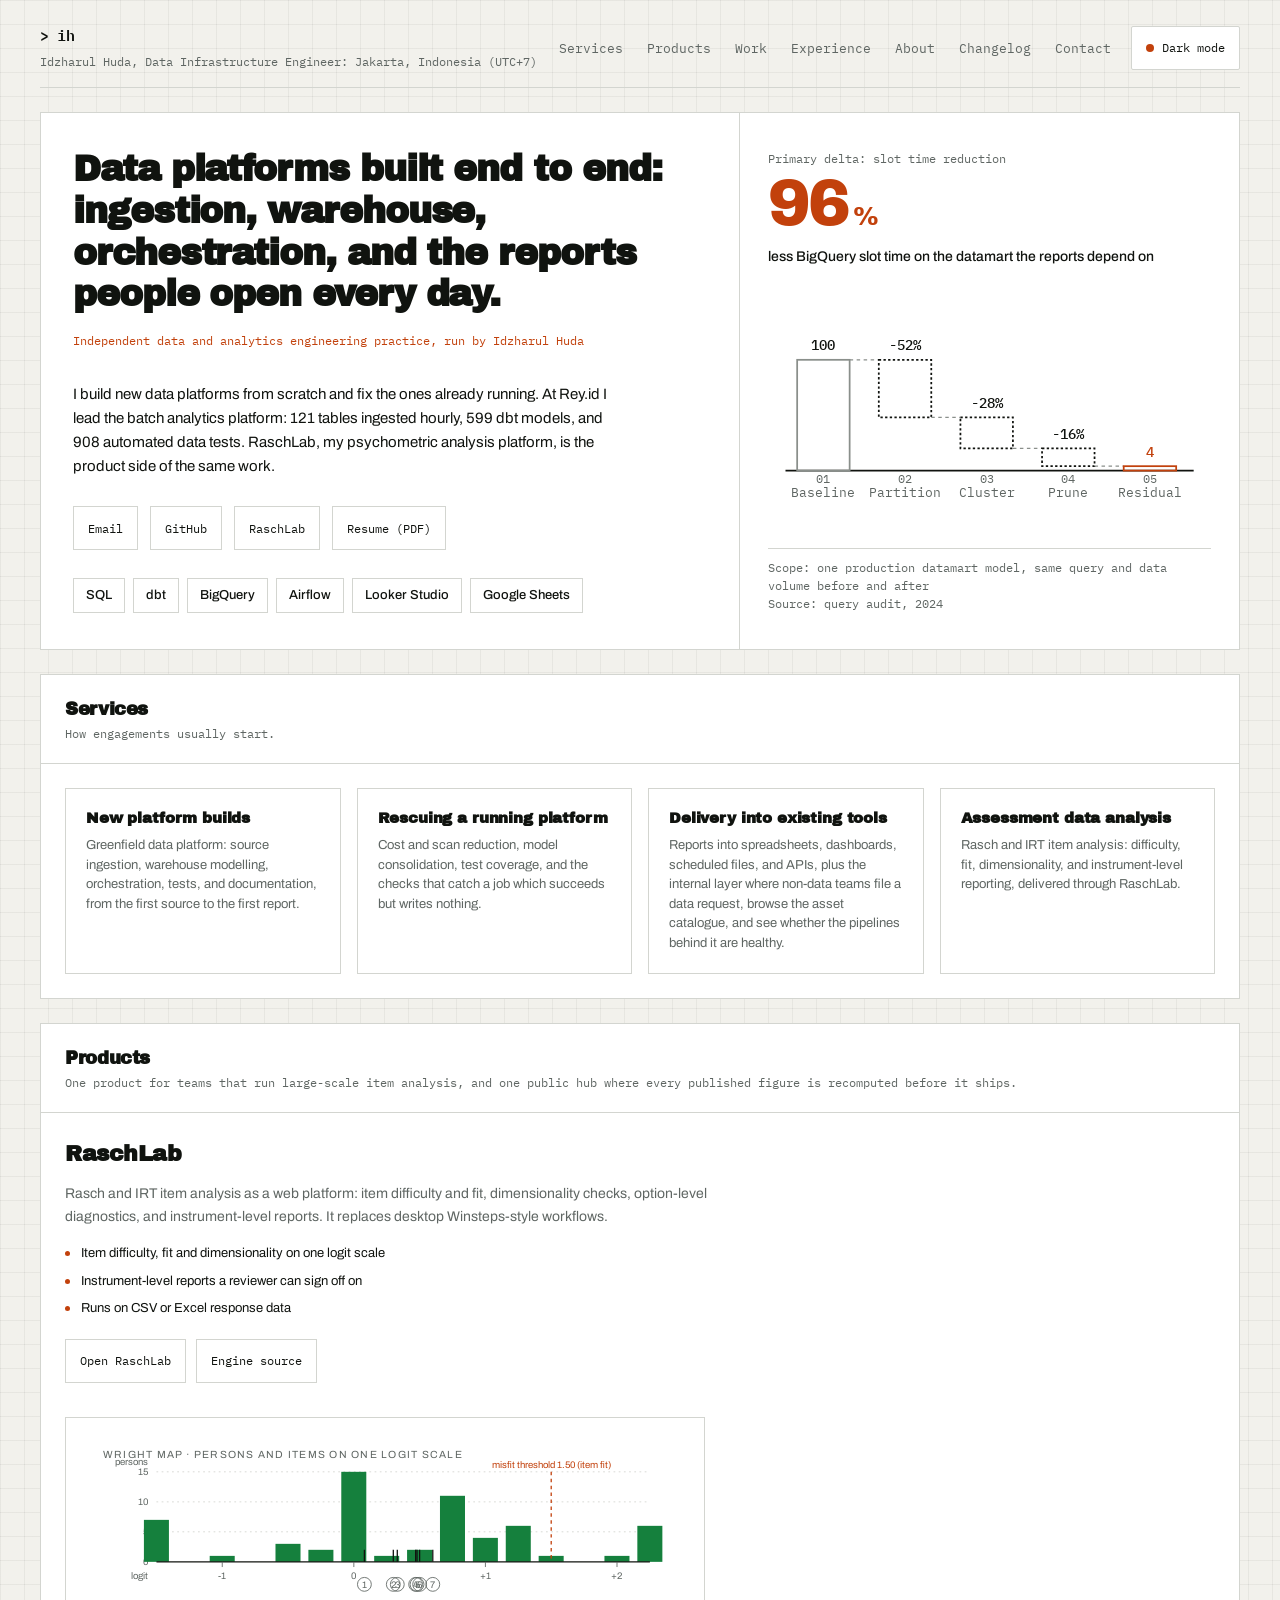
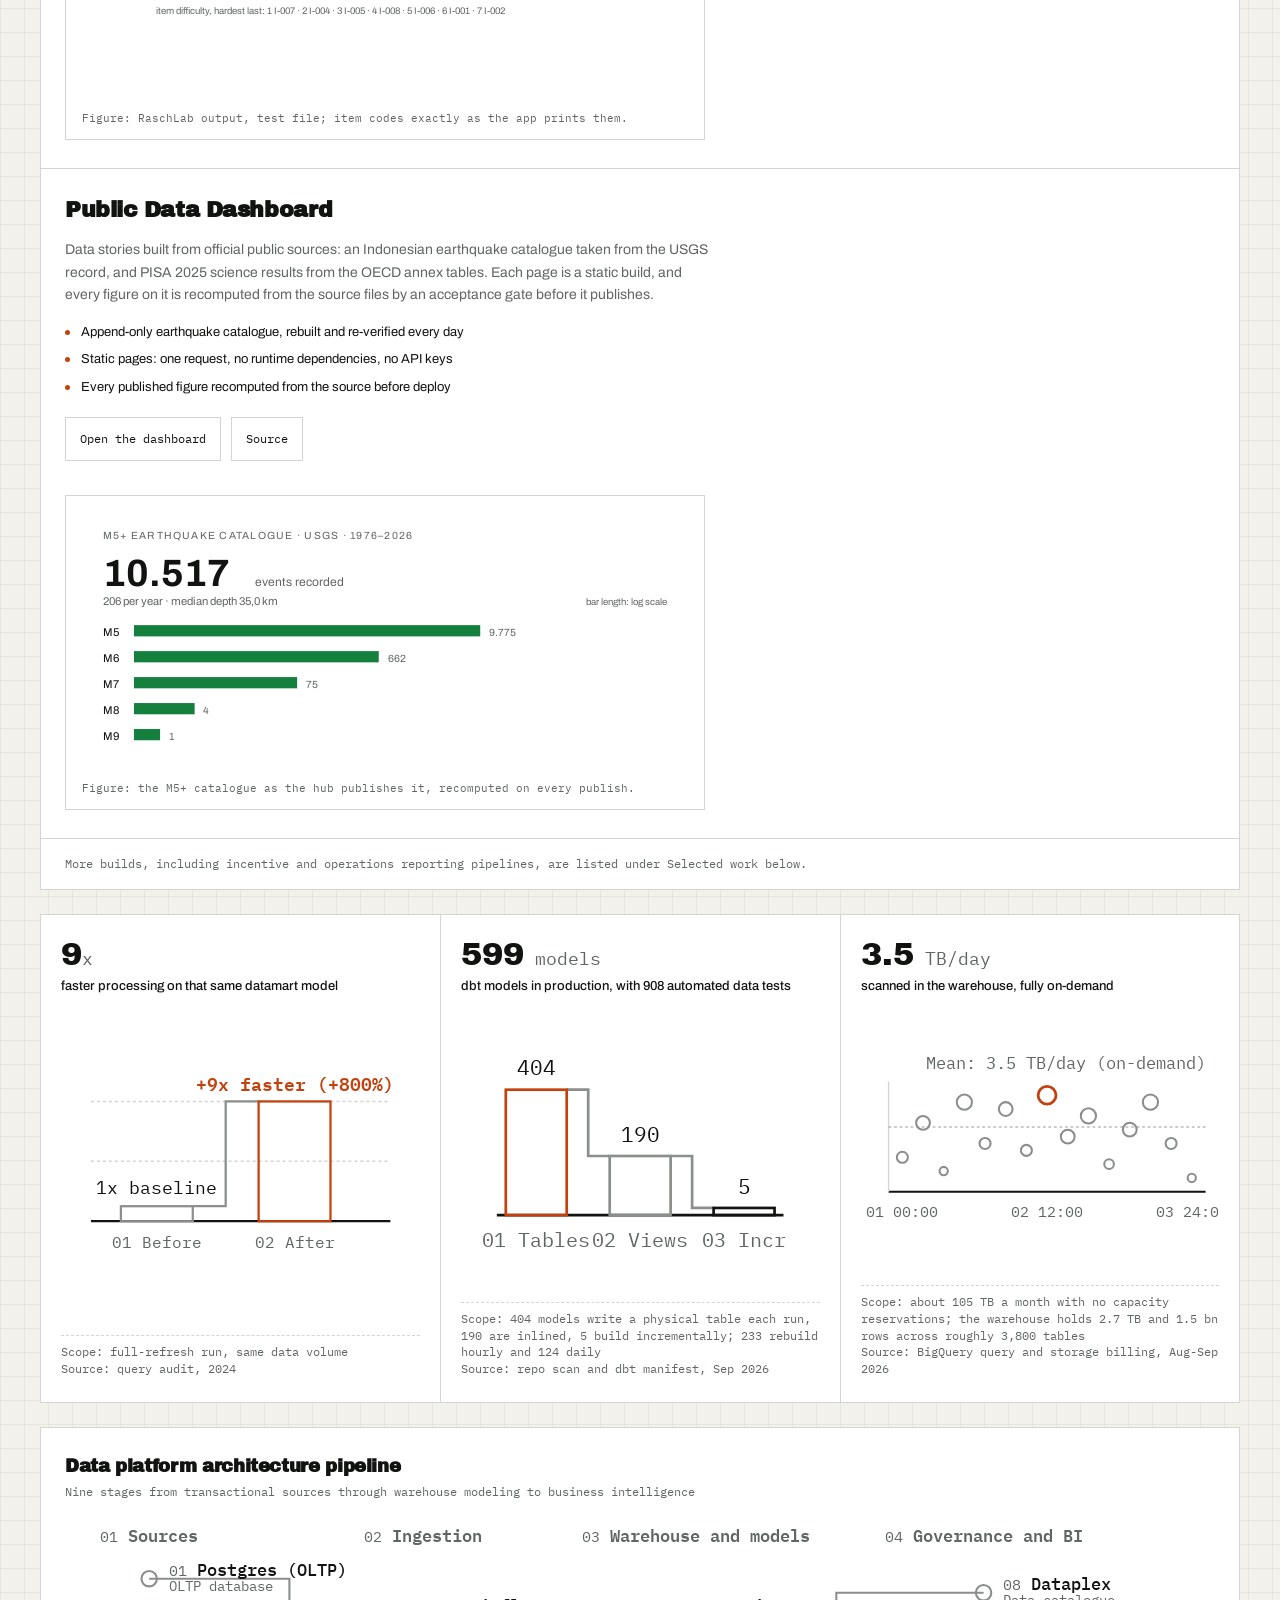
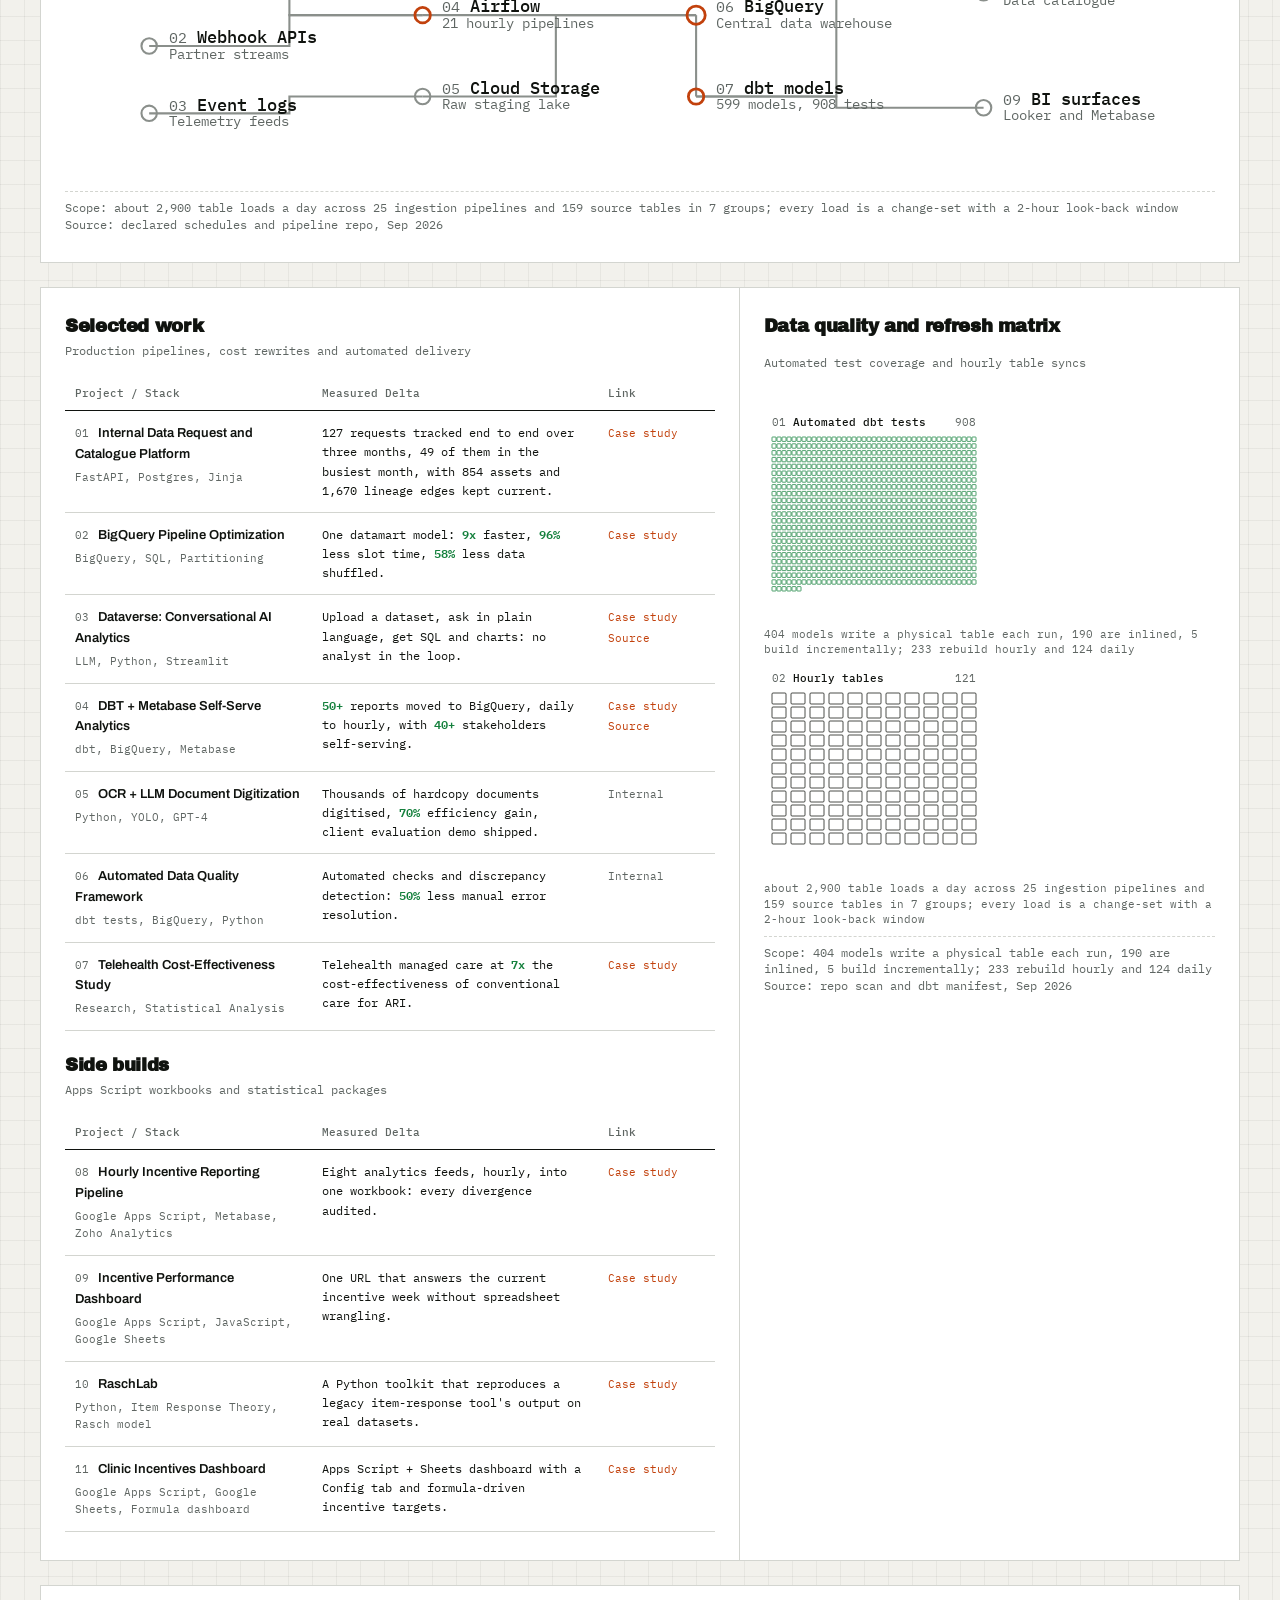
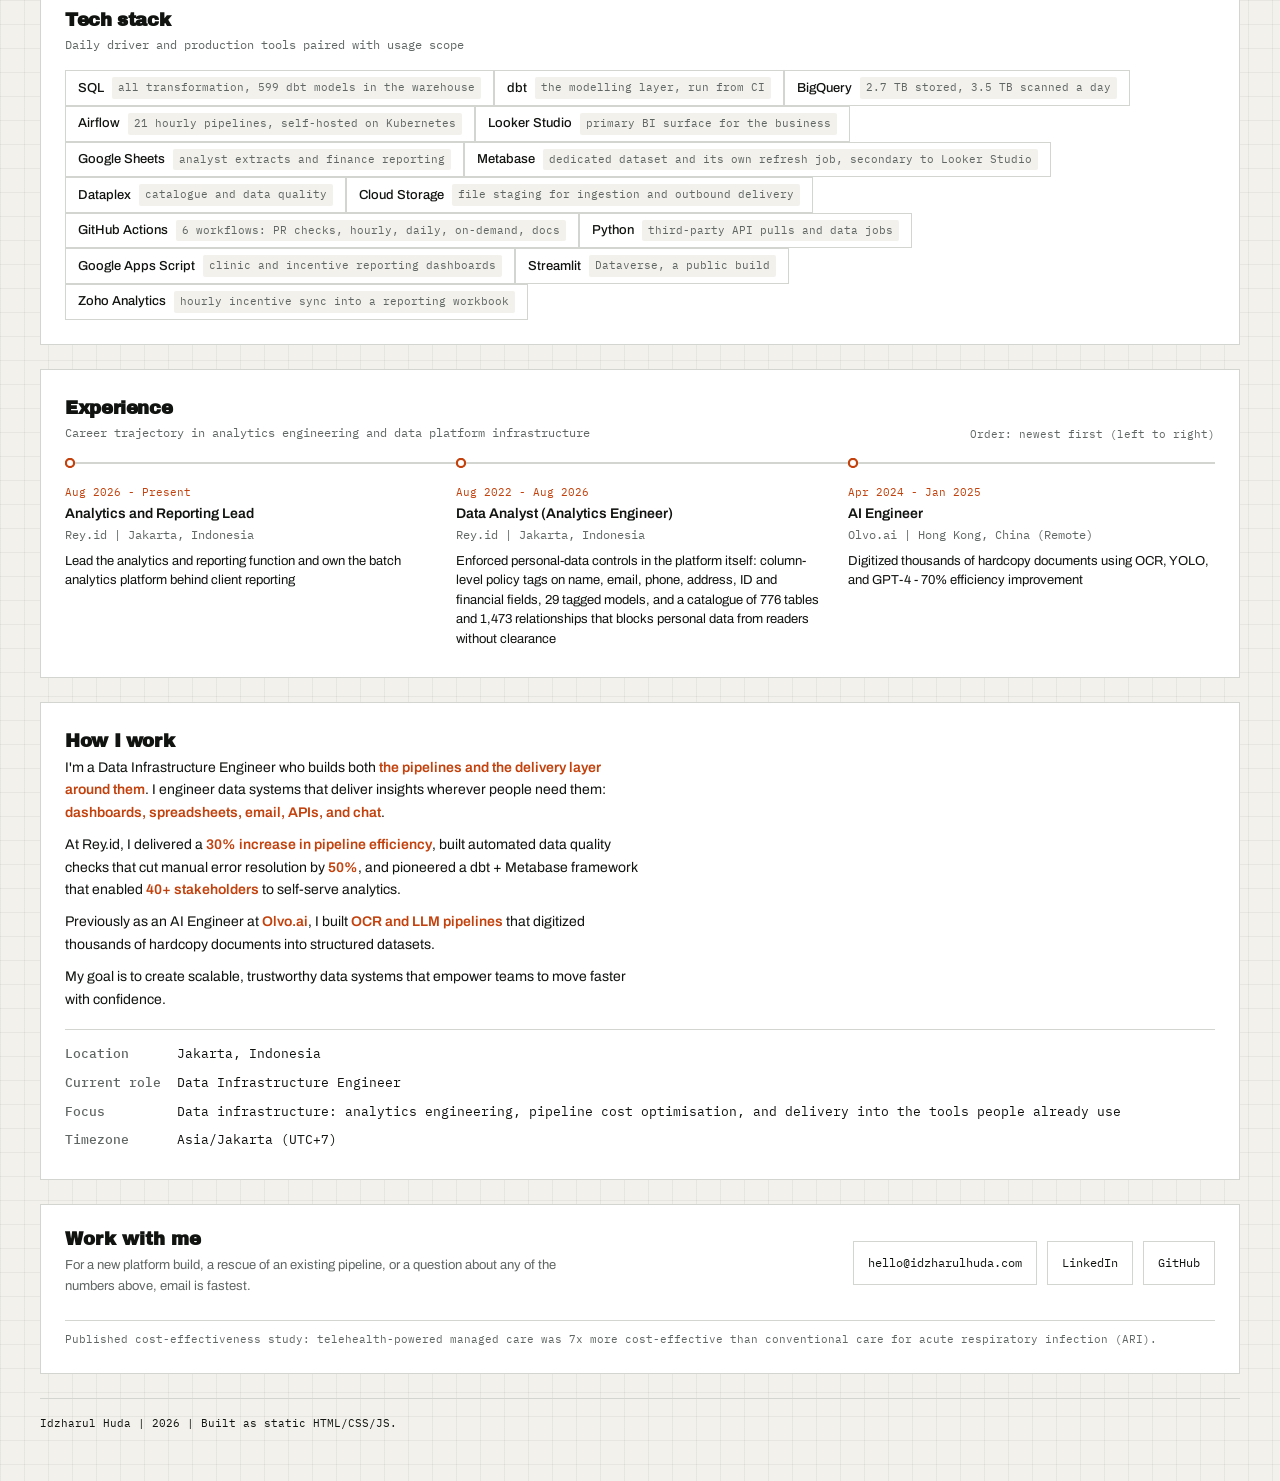
==== index.html @ d92fee63 "Keep the item labels clear of each other and one number format in the figures" ====
<!DOCTYPE html>
<html lang="en">
<head>
  <meta charset="UTF-8">
  <meta name="viewport" content="width=device-width, initial-scale=1.0">
  <title id="page-title">Idzharul Huda | Data Infrastructure Engineer</title>
  <meta name="description" id="page-meta" content="Data infrastructure engineer in Jakarta. Pipelines, BigQuery cost optimisation, dbt, and headless reporting.">
  <meta name="theme-color" content="#07090A">
  <link rel="canonical" href="https://idzharulhuda.com/">
  <link rel="icon" href="favicon.ico" sizes="32x32">
  <link rel="icon" type="image/svg+xml" href="favicon.svg">
  <link rel="icon" type="image/png" sizes="96x96" href="favicon-96.png">
  <link rel="apple-touch-icon" href="apple-touch-icon.png">

  <!-- Open Graph -->
  <meta property="og:type" content="website">
  <meta property="og:url" content="https://idzharulhuda.com/">
  <meta property="og:title" content="Idzharul Huda | Data Infrastructure Engineer">
  <meta property="og:description" content="Data infrastructure engineer in Jakarta. Pipelines, BigQuery cost optimisation, dbt, and headless reporting.">
  <meta property="og:site_name" content="Idzharul Huda">
  <meta property="og:locale" content="en_US">
  <meta property="og:image" content="https://idzharulhuda.com/assets/og-card.png">
  <meta property="og:image:width" content="1200">
  <meta property="og:image:height" content="630">
  <meta property="og:image:alt" content="Idzharul Huda: data infrastructure engineer">

  <!-- Twitter -->
  <meta name="twitter:card" content="summary_large_image">
  <meta name="twitter:title" content="Idzharul Huda | Data Infrastructure Engineer">
  <meta name="twitter:description" content="Data infrastructure engineer in Jakarta. Pipelines, BigQuery cost optimisation, dbt, and headless reporting.">
  <meta name="twitter:image" content="https://idzharulhuda.com/assets/og-card.png">

  <link rel="preconnect" href="https://fonts.googleapis.com">
  <link rel="preconnect" href="https://fonts.gstatic.com" crossorigin>
  <link href="https://fonts.googleapis.com/css2?family=Archivo+Black&family=Archivo:wght@400;500;600&family=IBM+Plex+Mono:wght@400;500;600&display=swap" rel="stylesheet">
  <link rel="stylesheet" href="styles.css">
  <link rel="stylesheet" href="project.css">
  <noscript><style>.reveal{opacity:1 !important;transform:none !important}</style></noscript>
  <script>
    (function () {
      try {
        var key = 'portfolio_theme';
        var saved = localStorage.getItem(key);
        var prefersDark = window.matchMedia && window.matchMedia('(prefers-color-scheme: dark)').matches;
        var theme = saved ? saved : (prefersDark ? 'dark' : 'light');
        document.documentElement.setAttribute('data-theme', theme);
      } catch (e) {}
    })();
  </script>
  <script type="application/ld+json">
  {
    "@context": "https://schema.org",
    "@type": "ProfessionalService",
    "@id": "https://idzharulhuda.com/#practice",
    "name": "Idzharul Huda",
    "url": "https://idzharulhuda.com/",
    "email": "hello@idzharulhuda.com",
    "areaServed": "Jakarta, Indonesia",
    "founder": {
      "@type": "Person",
      "@id": "https://idzharulhuda.com/#person",
      "name": "Idzharul Huda",
      "jobTitle": "Data Infrastructure Engineer",
      "url": "https://idzharulhuda.com/about.html",
      "sameAs": [
        "https://id.linkedin.com/in/idzharulhuda",
        "https://github.com/idzharulhuda13",
        "https://www.techinasia.com/profile/idzharul-huda",
        "https://www.instagram.com/idz.huda/"
      ]
    }
  }
  </script>
</head>
<body>

  <div class="container">
    <header class="site-header">
      <div class="header-inner">
        <div class="identity-block">
          <a class="brand" href="#top" id="brand-logo">&gt; ih</a>
          <p class="person-role">Idzharul Huda, Data Infrastructure Engineer: Jakarta, Indonesia (UTC+7)</p>
        </div>
        <div class="header-actions">
          <nav class="nav" aria-label="Main navigation">
            <ul class="nav-links">
              <li><a href="#services">Services</a></li>
              <li><a href="#products">Products</a></li>
              <li><a href="#projects">Work</a></li>
              <li><a href="#experience">Experience</a></li>
              <li><a href="about.html">About</a></li>
              <li><a href="changelog.html">Changelog</a></li>
              <li><a href="#contact">Contact</a></li>
            </ul>
          </nav>
          <button type="button" id="theme-toggle" class="theme-toggle-btn" aria-label="Switch to dark mode" aria-pressed="false">
            <span class="toggle-indicator" aria-hidden="true"></span>
            <span class="theme-mode-text">Dark mode</span>
          </button>
        </div>
      </div>
    </header>

    <main>
      <!-- Band 1 Hero: 7fr left, 5fr right -->
      <section class="band band-hero reveal" id="top" aria-label="Hero overview">
        <div class="hero-editorial">
          <div>
            <h1 class="hero-title" id="hero-name">Data platforms built end to end: ingestion, warehouse, orchestration, and the reports people open every day.</h1>
            <span class="availability-tag" id="hero-eyebrow">Independent data and analytics engineering practice, run by Idzharul Huda</span>
          </div>
          <div class="hero-lead" id="hero-lead">
            <p>I build new data platforms from scratch and fix the ones already running. At Rey.id I lead the batch analytics platform: 121 tables ingested hourly, 599 dbt models, and 908 automated data tests. RaschLab, my psychometric analysis platform, is the product side of the same work.</p>
          </div>
          <div class="hero-cta" id="hero-cta">
            <a class="contact-link" href="mailto:hello@idzharulhuda.com">Email</a>
            <a class="contact-link" href="https://raschlab.idzharulhuda.com" target="_blank" rel="noopener">RaschLab</a>
            <a class="contact-link" href="https://github.com/idzharulhuda13" target="_blank" rel="noopener">GitHub</a>
            <a class="contact-link" href="resume.pdf">Resume (PDF)</a>
          </div>
          <div class="stack-strip" id="stack-strip"></div>
        </div>

        <div class="hero-readout" id="hero-stats">
          <!-- Populated by script.js with 96% waterfall diagram and metadata -->
          <div class="metric-lead-header">
            <p class="readout-label">Primary delta: slot time reduction</p>
            <div class="readout-figure-row">
              <span class="readout-huge">96</span>
              <span class="readout-unit">%</span>
            </div>
            <p class="readout-summary">Less BigQuery slot time on critical datamart model</p>
          </div>
          <div class="chart-container">
            <svg class="chart-svg waterfall-svg" viewBox="0 0 380 160" role="img" aria-labelledby="wf-title-fallback wf-desc-fallback" data-opening="100" data-closing="4" data-step-1="52" data-step-2="28" data-step-3="16">
              <title id="wf-title-fallback">BigQuery slot time reduction from 100 to 4</title>
              <desc id="wf-desc-fallback">Slot time decreased from 100 baseline down to 4 residual across partitioning, clustering, and pruning steps.</desc>
              <line x1="20" y1="130" x2="360" y2="130" class="baseline-line" />
              <rect x="25" y="35" width="45" height="95" class="wf-bar opening-bar" />
              <text x="47" y="27" class="wf-val">100</text>
              <text x="47" y="141" class="wf-axis-label" title="01 Baseline"><tspan x="47" dy="0" class="step-num">01</tspan><tspan x="47" dy="12">Baseline</tspan></text>
              <path d="M 70 35 H 82.5 V 35 H 95" class="wf-connector" fill="none" />
              <rect x="95" y="35" width="45" height="50" class="wf-bar step-bar" />
              <text x="117" y="27" class="wf-val step-val">-52%</text>
              <text x="117" y="141" class="wf-axis-label" title="02 Partitioning"><tspan x="117" dy="0" class="step-num">02</tspan><tspan x="117" dy="12">Partition</tspan></text>
              <path d="M 140 85 H 152.5 V 85 H 165" class="wf-connector" fill="none" />
              <rect x="165" y="85" width="45" height="27" class="wf-bar step-bar" />
              <text x="187" y="77" class="wf-val step-val">-28%</text>
              <text x="187" y="141" class="wf-axis-label" title="03 Clustering"><tspan x="187" dy="0" class="step-num">03</tspan><tspan x="187" dy="12">Cluster</tspan></text>
              <path d="M 210 112 H 222.5 V 112 H 235" class="wf-connector" fill="none" />
              <rect x="235" y="112" width="45" height="15" class="wf-bar step-bar" />
              <text x="257" y="104" class="wf-val step-val">-16%</text>
              <text x="257" y="141" class="wf-axis-label" title="04 Pruning"><tspan x="257" dy="0" class="step-num">04</tspan><tspan x="257" dy="12">Prune</tspan></text>
              <path d="M 280 127 H 292.5 V 127 H 305" class="wf-connector" fill="none" />
              <rect x="305" y="126" width="45" height="4" class="wf-bar closing-bar" />
              <text x="327" y="118" class="wf-val closing-val">4</text>
              <text x="327" y="141" class="wf-axis-label" title="05 Residual"><tspan x="327" dy="0" class="step-num">05</tspan><tspan x="327" dy="12">Residual</tspan></text>
            </svg>
          </div>
          <p class="readout-meta">Scope: one production datamart model, same query and data volume before and after<br>Source: query audit, 2024</p>
        </div>
      </section>

      <!-- Band 1b: Services -->
      <section class="band band-services reveal" id="services" aria-label="Services">
        <div class="band-head">
          <h2 class="band-title">Services</h2>
          <p class="band-lead">How engagements usually start.</p>
        </div>
        <ul class="sv-grid">
          <li class="sv-card">
            <h3 class="sv-title">New platform builds</h3>
            <p class="sv-text">Greenfield data platform: source ingestion, warehouse modelling, orchestration, tests, and documentation, from the first source to the first report.</p>
          </li>
          <li class="sv-card">
            <h3 class="sv-title">Rescuing a running platform</h3>
            <p class="sv-text">Cost and scan reduction, model consolidation, test coverage, and the checks that catch a job which succeeds but writes nothing.</p>
          </li>
          <li class="sv-card">
            <h3 class="sv-title">Delivery into existing tools</h3>
            <p class="sv-text">Reports into spreadsheets, dashboards, scheduled files, and APIs, plus the internal layer where non-data teams file a data request, browse the asset catalogue, and see whether the pipelines behind it are healthy.</p>
          </li>
          <li class="sv-card">
            <h3 class="sv-title">Assessment data analysis</h3>
            <p class="sv-text">Rasch and IRT item analysis: difficulty, fit, dimensionality, and instrument-level reporting, delivered through RaschLab.</p>
          </li>
        </ul>
      </section>

      <!-- Band 1c: Products -->
      <section class="band band-products reveal" id="products" aria-label="Products">
        <div class="band-head">
          <h2 class="band-title">Products</h2>
          <p class="band-lead">One product for teams that run large-scale item analysis, and one public hub where every published figure is recomputed before it ships.</p>
        </div>
        <article class="pr-flag">
          <div class="pr-flag-main">
            <h3 class="pr-name">RaschLab</h3>
            <p class="pr-text">Rasch and IRT item analysis as a web platform: item difficulty and fit, dimensionality checks, option-level diagnostics, and instrument-level reports. It replaces desktop Winsteps-style workflows.</p>
            <ul class="pr-points">
              <li>Item difficulty, fit and dimensionality on one logit scale</li>
              <li>Instrument-level reports a reviewer can sign off on</li>
              <li>Runs on CSV or Excel response data</li>
            </ul>
            <p class="pr-links">
              <a class="contact-link" href="https://raschlab.idzharulhuda.com" target="_blank" rel="noopener">Open RaschLab</a>
              <a class="contact-link" href="https://github.com/idzharulhuda13/raschlab" target="_blank" rel="noopener">Engine source</a>
            </p>

            <figure class="pr-thumb">
              <!-- inline: theme-aware figure drawn in the site's own tokens -->
              <svg xmlns="http://www.w3.org/2000/svg" viewBox="0 0 700 310" role="img" aria-label="Wright map: person distribution above the logit scale, numbered item difficulties below it, misfit threshold 1.50"><text x="24" y="30" font-size="12" letter-spacing="0.12em" fill="var(--muted)">WRIGHT MAP · PERSONS AND ITEMS ON ONE LOGIT SCALE</text><text x="76" y="154.0" font-size="11" fill="var(--muted)" text-anchor="end">0</text><line x1="86" y1="115.3" x2="656" y2="115.3" stroke="var(--line)" stroke-dasharray="2 4"/><text x="76" y="119.3" font-size="11" fill="var(--muted)" text-anchor="end">5</text><line x1="86" y1="80.7" x2="656" y2="80.7" stroke="var(--line)" stroke-dasharray="2 4"/><text x="76" y="84.7" font-size="11" fill="var(--muted)" text-anchor="end">10</text><line x1="86" y1="46.0" x2="656" y2="46.0" stroke="var(--line)" stroke-dasharray="2 4"/><text x="76" y="50.0" font-size="11" fill="var(--muted)" text-anchor="end">15</text><rect x="71.5" y="101.5" width="28.9" height="48.5" fill="var(--chart-4)"/><rect x="147.5" y="143.1" width="28.9" height="6.9" fill="var(--chart-4)"/><rect x="223.5" y="129.2" width="28.9" height="20.8" fill="var(--chart-4)"/><rect x="261.5" y="136.1" width="28.9" height="13.9" fill="var(--chart-4)"/><rect x="299.5" y="46.0" width="28.9" height="104.0" fill="var(--chart-4)"/><rect x="337.5" y="143.1" width="28.9" height="6.9" fill="var(--chart-4)"/><rect x="375.5" y="136.1" width="28.9" height="13.9" fill="var(--chart-4)"/><rect x="413.5" y="73.7" width="28.9" height="76.3" fill="var(--chart-4)"/><rect x="451.5" y="122.3" width="28.9" height="27.7" fill="var(--chart-4)"/><rect x="489.5" y="108.4" width="28.9" height="41.6" fill="var(--chart-4)"/><rect x="527.5" y="143.1" width="28.9" height="6.9" fill="var(--chart-4)"/><rect x="603.5" y="143.1" width="28.9" height="6.9" fill="var(--chart-4)"/><rect x="641.5" y="108.4" width="28.9" height="41.6" fill="var(--chart-4)"/><line x1="86" y1="150" x2="656" y2="150" stroke="var(--ink)" stroke-width="1.5"/><line x1="162.0" y1="150" x2="162.0" y2="156" stroke="var(--muted)"/><text x="162.0" y="170" font-size="11" fill="var(--muted)" text-anchor="middle">-1</text><line x1="314.0" y1="150" x2="314.0" y2="156" stroke="var(--muted)"/><text x="314.0" y="170" font-size="11" fill="var(--muted)" text-anchor="middle">0</text><line x1="466.0" y1="150" x2="466.0" y2="156" stroke="var(--muted)"/><text x="466.0" y="170" font-size="11" fill="var(--muted)" text-anchor="middle">+1</text><line x1="618.0" y1="150" x2="618.0" y2="156" stroke="var(--muted)"/><text x="618.0" y="170" font-size="11" fill="var(--muted)" text-anchor="middle">+2</text><line x1="326.2" y1="150" x2="326.2" y2="136" stroke="var(--ink)" stroke-width="1.5"/><circle cx="326.2" cy="176" r="8" fill="none" stroke="var(--muted)"/><text x="326.2" y="180" font-size="11" fill="var(--muted)" text-anchor="middle">1</text><line x1="359.6" y1="150" x2="359.6" y2="136" stroke="var(--ink)" stroke-width="1.5"/><circle cx="359.6" cy="176" r="8" fill="none" stroke="var(--muted)"/><text x="359.6" y="180" font-size="11" fill="var(--muted)" text-anchor="middle">2</text><line x1="364.2" y1="150" x2="364.2" y2="136" stroke="var(--ink)" stroke-width="1.5"/><circle cx="364.2" cy="176" r="8" fill="none" stroke="var(--muted)"/><text x="364.2" y="180" font-size="11" fill="var(--muted)" text-anchor="middle">3</text><line x1="385.4" y1="150" x2="385.4" y2="136" stroke="var(--ink)" stroke-width="1.5"/><circle cx="385.4" cy="176" r="8" fill="none" stroke="var(--muted)"/><text x="385.4" y="180" font-size="11" fill="var(--muted)" text-anchor="middle">4</text><line x1="387.0" y1="150" x2="387.0" y2="136" stroke="var(--ink)" stroke-width="1.5"/><circle cx="387.0" cy="176" r="8" fill="none" stroke="var(--muted)"/><text x="387.0" y="180" font-size="11" fill="var(--muted)" text-anchor="middle">5</text><line x1="390.0" y1="150" x2="390.0" y2="136" stroke="var(--ink)" stroke-width="1.5"/><circle cx="390.0" cy="176" r="8" fill="none" stroke="var(--muted)"/><text x="390.0" y="180" font-size="11" fill="var(--muted)" text-anchor="middle">6</text><line x1="405.2" y1="150" x2="405.2" y2="136" stroke="var(--ink)" stroke-width="1.5"/><circle cx="405.2" cy="176" r="8" fill="none" stroke="var(--muted)"/><text x="405.2" y="180" font-size="11" fill="var(--muted)" text-anchor="middle">7</text><line x1="542.0" y1="46" x2="542.0" y2="150" stroke="var(--signal)" stroke-width="1.5" stroke-dasharray="4 4"/><text x="542.0" y="42" font-size="11" fill="var(--signal)" text-anchor="middle">misfit threshold 1.50 (item fit)</text><text x="76" y="38.0" font-size="11" fill="var(--muted)" text-anchor="end">persons</text><text x="76" y="170" font-size="11" fill="var(--muted)" text-anchor="end">logit</text><text x="86" y="210" font-size="11" fill="var(--muted)">item difficulty, hardest last: 1 I-007  ·  2 I-004  ·  3 I-005  ·  4 I-008  ·  5 I-006  ·  6 I-001  ·  7 I-002</text></svg>
              <figcaption>Figure: RaschLab output, test file; item codes exactly as the app prints them.</figcaption>
            </figure>
          </div>
        </article>
        <article class="pr-flag">
          <div class="pr-flag-main">
            <h3 class="pr-name">Public Data Dashboard</h3>
            <p class="pr-text">Data stories built from official public sources: an Indonesian earthquake catalogue taken from the USGS record, and PISA 2025 science results from the OECD annex tables. Each page is a static build, and every figure on it is recomputed from the source files by an acceptance gate before it publishes.</p>
            <ul class="pr-points">
              <li>Append-only earthquake catalogue, rebuilt and re-verified every day</li>
              <li>Static pages: one request, no runtime dependencies, no API keys</li>
              <li>Every published figure recomputed from the source before deploy</li>
            </ul>
            <p class="pr-links">
              <a class="contact-link" href="https://dashboard.idzharulhuda.com" target="_blank" rel="noopener">Open the dashboard</a>
              <a class="contact-link" href="https://github.com/idzharulhuda13/dashboard" target="_blank" rel="noopener">Source</a>
            </p>

            <figure class="pr-thumb">
              <!-- inline: theme-aware figure drawn in the site's own tokens -->
              <svg xmlns="http://www.w3.org/2000/svg" viewBox="0 0 700 300" role="img" aria-label="M5+ earthquake catalogue: 10.517 events from 1976 to 2026 by magnitude class, with the depth split"><text x="24" y="34" font-size="12" letter-spacing="0.12em" fill="var(--muted)">M5+ EARTHQUAKE CATALOGUE · USGS · 1976–2026</text><text x="24" y="88" font-size="44" font-weight="700" fill="var(--ink)">10.517</text><text x="200" y="88" font-size="14" fill="var(--muted)">events recorded</text><text x="24" y="110" font-size="13" fill="var(--muted)">206 per year · median depth 35,0 km</text><text x="676" y="110" font-size="11" fill="var(--muted)" text-anchor="end">bar length: log scale</text><text x="24" y="146" font-size="13" fill="var(--ink)">M5</text><rect x="60" y="133" width="400.0" height="13" fill="var(--chart-4)"/><text x="470" y="146" font-size="12" fill="var(--muted)">9.775</text><text x="24" y="176" font-size="13" fill="var(--ink)">M6</text><rect x="60" y="163" width="282.8" height="13" fill="var(--chart-4)"/><text x="353" y="176" font-size="12" fill="var(--muted)">662</text><text x="24" y="206" font-size="13" fill="var(--ink)">M7</text><rect x="60" y="193" width="188.5" height="13" fill="var(--chart-4)"/><text x="259" y="206" font-size="12" fill="var(--muted)">75</text><text x="24" y="236" font-size="13" fill="var(--ink)">M8</text><rect x="60" y="223" width="70.1" height="13" fill="var(--chart-4)"/><text x="140" y="236" font-size="12" fill="var(--muted)">4</text><text x="24" y="266" font-size="13" fill="var(--ink)">M9</text><rect x="60" y="253" width="30.2" height="13" fill="var(--chart-4)"/><text x="100" y="266" font-size="12" fill="var(--muted)">1</text><rect x="24.0" y="308" width="351.1" height="14" fill="var(--chart-4)"/><rect x="375.1" y="308" width="106.7" height="14" fill="var(--chart-2)"/><rect x="481.8" y="308" width="12.2" height="14" fill="var(--muted)"/><text x="24" y="342" font-size="12" fill="var(--muted)">74,7% shallow (under 70 km) · 22,7% mid (70 to under 300 km) · 2,6% deep (300 km or more)</text></svg>
              <figcaption>Figure: the M5+ catalogue as the hub publishes it, recomputed on every publish.</figcaption>
            </figure>
          </div>
        </article>
        <p class="pr-note">More builds, including incentive and operations reporting pipelines, are listed under Selected work below.</p>
      </section>

      <!-- Band 2: Secondary Metrics -->
      <section class="band band-secondary reveal" id="impact" aria-label="Measured impact metrics">
        <div class="impact-list" id="impact-list"></div>
      </section>

      <!-- Band 3: Data Pipeline Map -->
      <section class="band band-pipeline reveal" id="pipeline" aria-label="Data platform architecture pipeline">
        <div class="pipeline-column" id="pipeline-map"></div>
      </section>

      <!-- Band 4: Work Proof and Quality (7fr / 5fr) -->
      <section class="band band-proof reveal" id="projects" aria-label="Engineering projects and data quality">
        <div class="projects-column">
          <h2 class="section-heading">Selected work</h2>
          <p class="section-sub">Production pipelines, cost rewrites and automated delivery</p>
          <div class="projects-grid" id="projects-grid"></div>

          <h3 class="section-heading sub-heading">Side builds</h3>
          <p class="section-sub">Apps Script workbooks and statistical packages</p>
          <div class="sidebuilds-grid" id="sidebuilds-grid"></div>
        </div>

        <div class="quality-column">
          <h2 class="section-heading">Data quality and refresh matrix</h2>
          <p class="section-sub">Automated test coverage and hourly table syncs</p>
          <div id="quality-matrix"></div>
        </div>
      </section>

      <!-- Band 5: Tech Stack -->
      <section class="band band-skills reveal" id="skills" aria-label="Technology stack">
        <h2 class="section-heading">Tech stack</h2>
        <p class="section-sub">Daily driver and production tools paired with usage scope</p>
        <div class="stack-grid" id="stack-grid"></div>
      </section>

      <!-- Band 6: Experience Timeline -->
      <section class="band band-experience reveal" id="experience" aria-label="Professional experience timeline">
        <div class="experience-header">
          <div class="experience-title-group">
            <h2 class="section-heading">Experience</h2>
            <p class="section-sub">Career trajectory in analytics engineering and data platform infrastructure</p>
          </div>
          <p class="timeline-caption mono" id="timeline-caption">Order: newest first (left to right)</p>
        </div>
        <div class="timeline-axis" aria-hidden="true"></div>
        <div class="timeline" id="timeline"></div>
      </section>

      <!-- Band 7: About / How I work -->
      <section class="band band-about reveal" id="about" aria-label="About and background">
        <h2 class="section-heading">How I work</h2>
        <div class="about-prose" id="about-prose"></div>
        <dl class="about-facts" id="about-facts"></dl>
      </section>

      <!-- Band 8: Contact -->
      <section class="band band-contact reveal" id="contact" aria-label="Contact information">
        <div class="contact-copy">
          <h2 class="contact-title" id="contact-heading"></h2>
          <p class="contact-text" id="contact-lead"></p>
        </div>
        <div class="contact-links" id="contact-links"></div>
        <p class="citation" id="contact-citation"></p>
      </section>
    </main>

    <footer class="site-footer">
      <p class="footer-text" id="footer-text"></p>
    </footer>
  </div>

  <script src="config.js"></script>
  <script src="script.js"></script>
</body>
</html>
---- styles.css ----
/* ==========================================================================
   Instrument Sheet: Data Platform Portfolio Stylesheet
   Direction: Instrument Sheet (engineering paper in light, instrument panel in dark).
   Palette, typography, and diagram language approved from prototype raft1.html.
   ========================================================================== */

/* ===== Tokens ===== */
:root,
:root[data-theme="light"] {
  --ground: #F2F1EC;
  --surface: #FFFFFF;
  --ink: #10130F;
  --muted: #5F6663;
  --line: #D3D5D0;
  --signal: #C2410C;
  --pos: #15803D;
  --neg: #B91C1C;

  /* Chart tokens: independent series colors */
  --chart-1: #10130F;
  --chart-2: #C2410C;
  --chart-3: #8A8F8B;
  --chart-4: #15803D;

  --grid-pat: rgba(16, 19, 15, 0.05);
  --card-border: #D3D5D0;

  /* Typography */
  --font-display: 'Archivo Black', -apple-system, BlinkMacSystemFont, "Segoe UI", Roboto, sans-serif;
  --font-sans: 'Archivo', -apple-system, BlinkMacSystemFont, "Segoe UI", Roboto, sans-serif;
  --font-mono: 'IBM Plex Mono', ui-monospace, SFMono-Regular, Menlo, Monaco, Consolas, monospace;

  --header-h: 60px;

  /* Detail-page tokens referenced by project.css; colour aliases ride the active theme via var(). */
  --sp-4: 4px;
  --sp-8: 8px;
  --sp-12: 12px;
  --sp-16: 16px;
  --sp-24: 24px;
  --sp-32: 32px;
  --sp-48: 48px;
  --sp-64: 64px;
  --fs-mono-s: 12px;
  --fs-mono: 13px;
  --fs-body: 14px;
  --fs-lead: 17px;
  --fs-h3: 20px;
  --fs-h2: 28px;
  --r-md: 6px;
  --t-fast: 120ms ease-out;
  --text: var(--ink);
  --accent: var(--signal);
  --surface-2: var(--surface);
  --scrim: rgba(7, 9, 10, 0.78);
}

:root[data-theme="dark"] {
  --ground: #07090A;
  --surface: #101315;
  --ink: #EDEFEC;
  --muted: #98A09C;
  --line: #232829;
  --signal: #FF5A1F;
  --pos: #4ADE80;
  --neg: #FF6B5E;

  /* Chart tokens: independent series colors */
  --chart-1: #EDEFEC;
  --chart-2: #FF5A1F;
  --chart-3: #6B7370;
  --chart-4: #4ADE80;

  --grid-pat: rgba(237, 239, 236, 0.02);
  --card-border: #232829;
}

@media (prefers-color-scheme: dark) {
  :root:not([data-theme="light"]) {
    --ground: #07090A;
    --surface: #101315;
    --ink: #EDEFEC;
    --muted: #98A09C;
    --line: #232829;
    --signal: #FF5A1F;
    --pos: #4ADE80;
    --neg: #FF6B5E;

    --chart-1: #EDEFEC;
    --chart-2: #FF5A1F;
    --chart-3: #6B7370;
    --chart-4: #4ADE80;

    --grid-pat: rgba(237, 239, 236, 0.02);
    --card-border: #232829;
  }
}

/* ===== Reset and base ===== */
*,
*::before,
*::after {
  box-sizing: border-box;
  margin: 0;
  padding: 0;
}

html {
  -webkit-text-size-adjust: 100%;
  scroll-behavior: smooth;
  background-color: var(--ground);
}

body {
  background-color: var(--ground);
  background-image: linear-gradient(to right, var(--grid-pat) 1px, transparent 1px),
                    linear-gradient(to bottom, var(--grid-pat) 1px, transparent 1px);
  background-size: 24px 24px;
  color: var(--ink);
  font-family: var(--font-sans);
  font-size: 15px;
  line-height: 1.6;
  -webkit-font-smoothing: antialiased;
  padding: 0 16px 48px;
  overflow-x: hidden;
}

.container {
  max-width: 1200px;
  margin: 0 auto;
  width: 100%;
}

.wrap {
  width: 100%;
}

/* Headings */
h1, h2, h3, h4, h5, h6 {
  color: var(--ink);
  font-weight: 600;
  line-height: 1.2;
}

p {
  color: var(--ink);
}

a {
  color: var(--signal);
  text-decoration: none;
}

ul, ol {
  list-style: none;
}

img {
  display: block;
  max-width: 100%;
  height: auto;
}

/* Tabular numbers on all mono text */
code, pre, kbd, samp,
.mono,
.readout-label,
.readout-unit,
.readout-meta,
.cell-unit,
.cell-meta,
.step-num,
.timeline-period,
.timeline-company,
.timeline-caption,
.project-tech,
.project-delta,
.project-link,
.skill-count,
.fact-label,
.fact-value,
.contact-link,
.citation,
.footer-text,
.availability-tag,
.person-role,
.nav-links a,
.theme-toggle-btn {
  font-family: var(--font-mono);
  font-variant-numeric: tabular-nums;
}

/* Accessible visible focus on all interactive elements */
a:focus-visible,
button:focus-visible,
.theme-toggle-btn:focus-visible,
.project-link:focus-visible,
.contact-link:focus-visible,
.nav-links a:focus-visible,
.brand:focus-visible {
  outline: 2px solid var(--signal);
  outline-offset: 2px;
}

/* Selection */
::selection {
  background: var(--signal);
  color: #FFFFFF;
}

/* ===== Site Header ===== */
.site-header {
  padding: 24px 0 16px;
  border-bottom: 1px solid var(--line);
  margin-bottom: 24px;
}

.header-inner {
  display: flex;
  flex-wrap: wrap;
  justify-content: space-between;
  align-items: center;
  gap: 16px;
}

.identity-block {
  display: flex;
  flex-direction: column;
  gap: 4px;
}

.brand {
  font-family: var(--font-mono);
  font-size: 15px;
  font-weight: 600;
  color: var(--ink);
  letter-spacing: -0.02em;
}

.person-role {
  font-size: 12px;
  color: var(--muted);
}

.header-actions {
  display: flex;
  align-items: center;
  flex-wrap: wrap;
  gap: 16px;
}

.nav-links {
  display: flex;
  flex-wrap: wrap;
  gap: 16px;
}

.nav-links a {
  color: var(--muted);
  font-size: 13px;
  padding: 6px 4px;
  border-bottom: 1px solid transparent;
  transition: color 0.15s ease, border-color 0.15s ease;
}

.nav-links a:hover {
  color: var(--ink);
  border-color: var(--signal);
}

/* Theme Toggle Button */
.theme-toggle-btn {
  background: var(--surface);
  border: 1px solid var(--line);
  color: var(--ink);
  font-size: 12px;
  padding: 8px 14px;
  border-radius: 2px;
  cursor: pointer;
  display: inline-flex;
  align-items: center;
  gap: 8px;
  min-height: 44px;
  transition: border-color 0.15s ease, background-color 0.15s ease;
}

.theme-toggle-btn:hover {
  border-color: var(--signal);
}

.toggle-indicator {
  width: 8px;
  height: 8px;
  border-radius: 50%;
  background: var(--signal);
  display: inline-block;
}

/* ===== Bands Common ===== */
.band {
  margin-bottom: 24px;
  border: 1px solid var(--card-border);
  background: var(--surface);
}

/* Reveal transition */
.reveal {
  opacity: 0;
  transform: translateY(8px);
  transition: opacity 0.25s ease-out, transform 0.25s ease-out;
}

.reveal.is-visible {
  opacity: 1;
  transform: none;
}

/* ===== Band 1: Hero (7fr / 5fr) ===== */
.band-hero {
  display: grid;
  grid-template-columns: 7fr 5fr;
}

.hero-editorial {
  padding: 36px 32px;
  border-right: 1px solid var(--line);
  display: flex;
  flex-direction: column;
  justify-content: space-between;
  gap: 20px;
}

.hero-title {
  font-family: var(--font-display);
  font-size: clamp(24px, 3.2vw, 36px);
  line-height: 1.16;
  letter-spacing: -0.03em;
  color: var(--ink);
  margin-bottom: 12px;
}

.availability-tag {
  font-size: 12px;
  color: var(--signal);
  display: inline-block;
  margin-bottom: 12px;
}

.hero-lead {
  color: var(--muted);
  font-size: 15px;
  line-height: 1.6;
  max-width: 60ch;
}

.hero-lead p + p {
  margin-top: 10px;
}

.hero-cta {
  display: flex;
  flex-wrap: wrap;
  gap: 12px;
  margin-top: 8px;
}

.stack-strip {
  display: flex;
  flex-wrap: wrap;
  gap: 8px;
  margin-top: 8px;
}

.hero-readout {
  padding: 36px 28px;
  background: var(--surface);
  display: flex;
  flex-direction: column;
  justify-content: space-between;
  gap: 16px;
}

.metric-lead-header {
  margin-bottom: 8px;
}

.readout-label {
  font-size: 12px;
  color: var(--muted);
  margin-bottom: 6px;
}

.readout-figure-row {
  display: flex;
  align-items: baseline;
  gap: 4px;
}

.readout-huge {
  font-family: var(--font-display);
  font-size: clamp(46px, 5.5vw, 64px);
  line-height: 0.95;
  letter-spacing: -0.04em;
  color: var(--signal);
}

.readout-unit {
  font-family: var(--font-display);
  font-size: 26px;
  color: var(--signal);
}

.readout-summary {
  font-size: 14px;
  font-weight: 500;
  color: var(--ink);
  margin-top: 8px;
}

.chart-container {
  margin: 12px 0;
}

.chart-svg {
  width: 100%;
  height: auto;
  display: block;
}

.quality-svg {
  max-width: 220px;
}

.readout-meta {
  font-size: 12px;
  color: var(--muted);
  border-top: 1px solid var(--line);
  padding-top: 10px;
  line-height: 1.5;
}

/* ===== Band 2: Secondary Metrics (Three equal columns) ===== */
.band-secondary {
  display: grid;
  grid-template-columns: repeat(3, 1fr);
  border: 1px solid var(--card-border);
  background: var(--surface);
  align-items: stretch;
}

.impact-list {
  display: contents;
}

.cell-metric {
  padding: 24px 20px;
  display: flex;
  flex-direction: column;
  justify-content: space-between;
  gap: 12px;
  min-width: 0;
  height: 100%;
  box-sizing: border-box;
}

.cell-metric + .cell-metric {
  border-left: 1px solid var(--line);
}

.cell-metric .chart-container {
  flex: 1 1 auto;
  display: flex;
  flex-direction: column;
  justify-content: center;
  align-items: stretch;
  margin: 12px 0;
  min-height: 0;
}

.cell-metric .chart-svg {
  width: 100%;
  height: auto;
  display: block;
}

.cell-metric .cell-meta {
  margin-top: auto;
}

.cell-figure {
  font-family: var(--font-display);
  font-size: 32px;
  line-height: 1;
  color: var(--ink);
  margin-bottom: 6px;
}

.cell-figure .cell-unit {
  font-size: 18px;
  color: var(--muted);
  font-family: var(--font-mono);
}

.cell-desc {
  font-size: 13px;
  color: var(--ink);
  font-weight: 500;
  margin-bottom: 8px;
  line-height: 1.4;
}

.cell-meta {
  font-size: 12px;
  color: var(--muted);
  line-height: 1.4;
  margin-top: 8px;
  border-top: 1px dashed var(--line);
  padding-top: 8px;
}

/* ===== Band 3: Data Platform Pipeline ===== */
.band-pipeline {
  margin-bottom: 24px;
  border: 1px solid var(--card-border);
  background: var(--surface);
}

.pipeline-column {
  padding: 28px 24px;
}

/* Dual-SVG pipeline variant defaults (wide layout). Narrow MQ swaps these. */
.pipeline-phone {
  display: none;
}

.pipeline-desktop {
  display: block;
}

.pipeline-svg-pair {
  width: 100%;
}

.pipeline-header {
  margin-bottom: 16px;
}

/* ===== Band 4: Proof (7fr / 5fr) ===== */
.band-proof {
  display: grid;
  grid-template-columns: 7fr 5fr;
  align-items: start;
}

.projects-column {
  padding: 28px 24px;
  border-right: 1px solid var(--line);
}

.section-heading {
  font-family: var(--font-display);
  font-size: 18px;
  color: var(--ink);
  margin-bottom: 4px;
  letter-spacing: -0.02em;
}

.sub-heading {
  margin-top: 24px;
}

.section-sub {
  font-family: var(--font-mono);
  font-size: 12px;
  color: var(--muted);
  margin-bottom: 16px;
}

.projects-table-wrap,
.sidebuilds-table-wrap {
  width: 100%;
  max-width: 100%;
  overflow-x: auto;
  -webkit-overflow-scrolling: touch;
}

.proof-table {
  width: 100%;
  border-collapse: collapse;
  font-size: 13px;
  word-break: break-word;
}

.proof-table caption {
  text-align: left;
  font-family: var(--font-mono);
  font-size: 11px;
  color: var(--muted);
  margin-bottom: 8px;
}

.proof-table th {
  text-align: left;
  font-family: var(--font-mono);
  font-size: 11px;
  color: var(--muted);
  padding: 8px 10px;
  border-bottom: 1px solid var(--ink);
  font-weight: 500;
}

.proof-table td {
  padding: 12px 10px;
  border-bottom: 1px solid var(--line);
  vertical-align: top;
}

.project-name {
  font-weight: 600;
  color: var(--ink);
  display: block;
  margin-bottom: 4px;
}

.project-tech {
  font-size: 11px;
  color: var(--muted);
}

.project-delta {
  font-size: 12px;
  color: var(--ink);
  white-space: normal;
}

.highlight-pos {
  color: var(--pos);
  font-weight: 600;
}

.project-link {
  font-size: 11px;
  color: var(--signal);
  text-decoration: none;
  display: inline-block;
  margin-right: 8px;
}

.project-link:hover {
  text-decoration: underline;
}

.quality-column {
  padding: 28px 24px;
  background: var(--surface);
  display: flex;
  flex-direction: column;
  gap: 12px;
}

.quality-figure {
  display: flex;
  flex-direction: column;
  gap: 6px;
}

.quality-note {
  font-family: var(--font-mono);
  font-size: 11px;
  color: var(--muted);
  line-height: 1.4;
}

/* ===== Band 5: Skills / Stack ===== */
.band-skills {
  margin-bottom: 24px;
  padding: 24px;
  border: 1px solid var(--card-border);
  background: var(--surface);
}

.skills-badges {
  display: flex;
  flex-wrap: wrap;
  gap: 8px;
  margin-top: 12px;
}

.skill-badge {
  display: inline-flex;
  align-items: center;
  gap: 8px;
  padding: 6px 12px;
  border: 1px solid var(--line);
  background: var(--surface);
  font-size: 13px;
}

.skill-badge .skill-name {
  font-weight: 500;
  color: var(--ink);
}

.skill-badge .skill-count {
  font-size: 11px;
  color: var(--muted);
  background: var(--ground);
  padding: 2px 6px;
  border-radius: 2px;
}

/* ===== Band 6: Experience Timeline ===== */
.band-experience {
  margin-bottom: 24px;
  padding: 28px 24px;
  border: 1px solid var(--card-border);
  background: var(--surface);
}

.experience-header {
  display: flex;
  justify-content: space-between;
  align-items: flex-end;
  gap: 16px;
}

.experience-title-group .section-sub {
  margin-bottom: 0;
}

.timeline-caption {
  font-family: var(--font-mono);
  font-size: 11px;
  color: var(--muted);
  line-height: 1.4;
  white-space: nowrap;
}

.timeline-axis {
  width: 100%;
  height: 2px;
  background: var(--line);
  position: relative;
  margin-top: 20px;
}

.timeline,
.timeline-strip {
  display: grid;
  grid-template-columns: repeat(3, 1fr);
  gap: 24px;
  position: relative;
  align-items: stretch;
  margin-top: 0;
}

.timeline::before,
.timeline-strip::before {
  content: "";
  position: absolute;
  top: -2px;
  left: 0;
  right: 0;
  height: 2px;
  background: var(--line);
}

.timeline-card {
  padding-top: 20px;
  position: relative;
  display: flex;
  flex-direction: column;
}

.timeline-card::before,
.timeline-marker {
  content: "";
  position: absolute;
  top: -6px;
  left: 0;
  width: 10px;
  height: 10px;
  background: var(--surface);
  border: 2px solid var(--signal);
  border-radius: 50%;
  box-sizing: border-box;
}

.timeline-period {
  font-size: 11px;
  color: var(--signal);
  margin-bottom: 4px;
}

.timeline-role {
  font-weight: 600;
  color: var(--ink);
  font-size: 14px;
  margin-bottom: 2px;
}

.timeline-company {
  font-size: 12px;
  color: var(--muted);
  margin-bottom: 8px;
}

.timeline-desc {
  font-size: 13px;
  color: var(--ink);
  line-height: 1.5;
  flex-grow: 1;
}

/* ===== Band 7: About ===== */
.band-about {
  margin-bottom: 24px;
  padding: 28px 24px;
  border: 1px solid var(--card-border);
  background: var(--surface);
}

.about-prose {
  color: var(--ink);
  font-size: 14px;
  line-height: 1.6;
  max-width: 72ch;
  margin-bottom: 18px;
}

.about-prose p + p {
  margin-top: 10px;
}

.about-prose mark {
  background: transparent;
  color: var(--signal);
  font-weight: 600;
}

.about-facts {
  display: grid;
  grid-template-columns: auto 1fr;
  gap: 8px 16px;
  font-size: 13px;
  border-top: 1px solid var(--line);
  padding-top: 14px;
}

.fact-label {
  color: var(--muted);
  font-weight: 500;
}

.fact-value {
  color: var(--ink);
}

/* ===== Band 8: Contact ===== */
.band-contact {
  padding: 24px;
  border-top: 2px solid var(--ink);
  border: 1px solid var(--card-border);
  background: var(--surface);
  display: flex;
  flex-wrap: wrap;
  justify-content: space-between;
  align-items: center;
  gap: 16px;
  margin-bottom: 24px;
}

.contact-copy {
  max-width: 60ch;
}

.contact-title {
  font-family: var(--font-display);
  font-size: 18px;
  color: var(--ink);
  margin-bottom: 4px;
}

.contact-text {
  font-size: 13px;
  color: var(--muted);
}

.contact-links {
  display: flex;
  flex-wrap: wrap;
  gap: 10px;
}

.contact-link {
  font-size: 12px;
  color: var(--ink);
  border: 1px solid var(--line);
  padding: 8px 14px;
  background: var(--surface);
  min-height: 44px;
  display: inline-flex;
  align-items: center;
  transition: border-color 0.15s ease, color 0.15s ease;
}

.contact-link:hover {
  border-color: var(--signal);
  color: var(--signal);
}

.citation {
  width: 100%;
  font-size: 11px;
  color: var(--muted);
  border-top: 1px solid var(--line);
  padding-top: 10px;
  margin-top: 8px;
}

.citation a {
  color: var(--muted);
  text-decoration: underline;
}

/* ===== Site Footer ===== */
.site-footer {
  padding: 16px 0 0;
  border-top: 1px solid var(--line);
  font-size: 11px;
  color: var(--muted);
  display: flex;
  justify-content: space-between;
  flex-wrap: wrap;
  gap: 8px;
}

/* ==========================================================================
   SVG Diagram and Chart Language (Instrument Sheet)
   Wireframe line & label in light mode; soft fill in dark mode.
   Connectors are visibly thinner than the shapes they connect.
   ========================================================================== */

/* Connectors: visibly thinner (1px to 1.5px) */
.wf-connector {
  stroke: var(--chart-3);
  stroke-width: 1px;
  stroke-dasharray: 3 3;
}

.pipe-connector {
  fill: none;
  stroke: var(--chart-3);
  stroke-width: 1.5px;
}

.chart-connector {
  fill: none;
  stroke: var(--chart-3);
  stroke-width: 1.5px;
}

.mean-line {
  stroke: var(--chart-3);
  stroke-width: 1px;
  stroke-dasharray: 2 2;
  opacity: 0.6;
}

.grid-line {
  stroke: var(--line);
  stroke-width: 1px;
  stroke-dasharray: 2 2;
}

.axis-line {
  stroke: var(--line);
  stroke-width: 1px;
}

.baseline-line {
  stroke: var(--ink);
  stroke-width: 1.5px;
}

/* Shapes in Light Mode (Wireframe line and label only) */
.wf-bar {
  stroke-width: 1.5px;
  fill: none;
}
.wf-bar.opening-bar {
  stroke: var(--chart-3);
}
.wf-bar.step-bar {
  stroke: var(--chart-1);
  stroke-dasharray: 2 2;
}
.wf-bar.closing-bar {
  stroke: var(--chart-2);
}

.speed-bar {
  stroke-width: 1.5px;
  fill: none;
}
.speed-bar.speed-base {
  stroke: var(--chart-3);
}
.speed-bar.speed-opt {
  stroke: var(--chart-2);
}

.model-bar {
  stroke-width: 1.5px;
  fill: none;
}
.model-bar.bar-table {
  stroke: var(--chart-2);
}
.model-bar.bar-view {
  stroke: var(--chart-3);
}
.model-bar.bar-incr {
  stroke: var(--chart-1);
}

.scatter-dot {
  stroke-width: 1.5px;
  fill: none;
  stroke: var(--chart-3);
}
.scatter-dot.dot-peak {
  stroke-width: 2px;
  fill: none;
  stroke: var(--chart-2);
}

.pipe-node-shape {
  stroke-width: 1.5px;
  fill: none;
  stroke: var(--chart-3);
}
.pipe-node-shape.hub {
  stroke-width: 2px;
  fill: none;
  stroke: var(--chart-2);
}

.cell-test {
  fill: none;
  stroke: var(--chart-4);
  stroke-width: 0.75px;
}

.cell-table {
  fill: none;
  stroke: var(--chart-1);
  stroke-width: 0.75px;
}

/* Shapes in Dark Mode (Soft fill under line) */
:root[data-theme="dark"] .wf-bar.opening-bar {
  fill: rgba(107, 115, 112, 0.25);
  stroke: var(--chart-3);
}
:root[data-theme="dark"] .wf-bar.step-bar {
  fill: rgba(237, 239, 236, 0.15);
  stroke: var(--chart-1);
}
:root[data-theme="dark"] .wf-bar.closing-bar {
  fill: rgba(255, 90, 31, 0.35);
  stroke: var(--chart-2);
}

:root[data-theme="dark"] .speed-bar.speed-base {
  fill: rgba(107, 115, 112, 0.25);
  stroke: var(--chart-3);
}
:root[data-theme="dark"] .speed-bar.speed-opt {
  fill: rgba(255, 90, 31, 0.35);
  stroke: var(--chart-2);
}

:root[data-theme="dark"] .model-bar.bar-table {
  fill: rgba(255, 90, 31, 0.35);
  stroke: var(--chart-2);
}
:root[data-theme="dark"] .model-bar.bar-view {
  fill: rgba(107, 115, 112, 0.25);
  stroke: var(--chart-3);
}
:root[data-theme="dark"] .model-bar.bar-incr {
  fill: rgba(237, 239, 236, 0.2);
  stroke: var(--chart-1);
}

:root[data-theme="dark"] .scatter-dot {
  fill: rgba(107, 115, 112, 0.4);
  stroke: var(--chart-3);
}
:root[data-theme="dark"] .scatter-dot.dot-peak {
  fill: rgba(255, 90, 31, 0.6);
  stroke: var(--chart-2);
}

:root[data-theme="dark"] .pipe-node-shape {
  fill: var(--chart-3);
  stroke: var(--chart-3);
}
:root[data-theme="dark"] .pipe-node-shape.hub {
  fill: var(--chart-2);
  stroke: var(--chart-2);
}

:root[data-theme="dark"] .cell-test {
  fill: var(--chart-4);
  stroke: var(--chart-4);
}
:root[data-theme="dark"] .cell-table {
  fill: var(--chart-1);
  stroke: var(--chart-1);
}

@media (prefers-color-scheme: dark) {
  :root:not([data-theme="light"]) .wf-bar.opening-bar {
    fill: rgba(107, 115, 112, 0.25);
    stroke: var(--chart-3);
  }
  :root:not([data-theme="light"]) .wf-bar.step-bar {
    fill: rgba(237, 239, 236, 0.15);
    stroke: var(--chart-1);
  }
  :root:not([data-theme="light"]) .wf-bar.closing-bar {
    fill: rgba(255, 90, 31, 0.35);
    stroke: var(--chart-2);
  }

  :root:not([data-theme="light"]) .speed-bar.speed-base {
    fill: rgba(107, 115, 112, 0.25);
    stroke: var(--chart-3);
  }
  :root:not([data-theme="light"]) .speed-bar.speed-opt {
    fill: rgba(255, 90, 31, 0.35);
    stroke: var(--chart-2);
  }

  :root:not([data-theme="light"]) .model-bar.bar-table {
    fill: rgba(255, 90, 31, 0.35);
    stroke: var(--chart-2);
  }
  :root:not([data-theme="light"]) .model-bar.bar-view {
    fill: rgba(107, 115, 112, 0.25);
    stroke: var(--chart-3);
  }
  :root:not([data-theme="light"]) .model-bar.bar-incr {
    fill: rgba(237, 239, 236, 0.2);
    stroke: var(--chart-1);
  }

  :root:not([data-theme="light"]) .scatter-dot {
    fill: rgba(107, 115, 112, 0.4);
    stroke: var(--chart-3);
  }
  :root:not([data-theme="light"]) .scatter-dot.dot-peak {
    fill: rgba(255, 90, 31, 0.6);
    stroke: var(--chart-2);
  }

  :root:not([data-theme="light"]) .pipe-node-shape {
    fill: var(--chart-3);
    stroke: var(--chart-3);
  }
  :root:not([data-theme="light"]) .pipe-node-shape.hub {
    fill: var(--chart-2);
    stroke: var(--chart-2);
  }

  :root:not([data-theme="light"]) .cell-test {
    fill: var(--chart-4);
    stroke: var(--chart-4);
  }
  :root:not([data-theme="light"]) .cell-table {
    fill: var(--chart-1);
    stroke: var(--chart-1);
  }
}

/* Typography inside SVG: 12px mono, muted labels outside shapes */
.pipe-node-label {
  font-family: var(--font-mono);
  font-size: 12px;
  fill: var(--ink);
  font-weight: 500;
}

.pipe-node-sub {
  font-family: var(--font-mono);
  font-size: 10px;
  fill: var(--muted);
}

.pipe-stage-label {
  font-family: var(--font-mono);
  font-size: 12px;
  fill: var(--muted);
  text-anchor: middle;
  font-weight: 600;
}

/* Phone pipeline text overrides: stage label left-anchored, node labels centered below circles. */
.pipe-stage-label-phone {
  text-anchor: start;
}

.pipe-node-label-phone {
  text-anchor: middle;
}

.pipe-node-sub-phone {
  text-anchor: middle;
}

.step-num {
  font-family: var(--font-mono);
  font-size: 11px;
  fill: var(--muted);
  color: var(--muted);
  font-weight: 400;
  margin-right: 6px;
}

.wf-axis-label,
.svg-axis-label {
  font-family: var(--font-mono);
  font-size: 11px;
  fill: var(--muted);
  text-anchor: middle;
}

.wf-axis-label .step-num {
  font-size: 10px;
}

.wf-val {
  font-family: var(--font-mono);
  font-size: 12px;
  fill: var(--ink);
  text-anchor: middle;
  font-weight: 500;
}

.wf-val.step-val {
  fill: var(--chart-1);
}

.wf-val.closing-val {
  fill: var(--chart-2);
}

.speed-val {
  font-family: var(--font-mono);
  font-size: 12px;
  fill: var(--ink);
  text-anchor: middle;
}

.speed-val-opt {
  fill: var(--chart-2);
  font-weight: 600;
}

.model-val {
  font-family: var(--font-mono);
  font-size: 12px;
  fill: var(--ink);
  text-anchor: middle;
}

.mean-label {
  font-family: var(--font-mono);
  font-size: 12px;
  fill: var(--muted);
}

.matrix-stage-title {
  font-family: var(--font-mono);
  font-size: 11px;
  fill: var(--ink);
  font-weight: 500;
}

.matrix-count-badge {
  font-family: var(--font-mono);
  font-size: 11px;
  fill: var(--muted);
  font-weight: 400;
}

.svg-footnote {
  font-family: var(--font-mono);
  font-size: 11px;
  fill: var(--muted);
}

/* Empty containers */
.hero-cta:empty,
.stack-strip:empty,
.hero-stats:empty,
.about-facts:empty,
.impact-list:empty,
.projects-grid:empty,
.timeline:empty,
.stack-grid:empty,
.contact-links:empty,
.citation:empty {
  display: none;
}

@media (max-width: 1023px) {
  .experience-header {
    display: block;
  }
  .experience-title-group .section-sub {
    margin-bottom: 16px;
  }
  .timeline-caption {
    display: none;
  }
  .timeline-axis {
    display: none;
  }
  .timeline,
  .timeline-strip {
    display: block;
    margin-top: 0;
  }
  .timeline::before,
  .timeline-strip::before {
    display: none;
  }
  .timeline-card {
    border-left: 2px solid var(--line);
    padding-left: 16px;
    padding-top: 0;
    width: auto;
  }
  .timeline-card::before,
  .timeline-marker {
    top: 0;
    left: -6px;
  }
}

@media (max-width: 1023px) and (min-width: 641px) {
  .band-secondary {
    grid-template-columns: repeat(2, 1fr);
  }
  .cell-metric {
    border-left: none;
    border-top: none;
  }
  .cell-metric:nth-child(2) {
    border-left: 1px solid var(--line);
  }
  .cell-metric:nth-child(3) {
    grid-column: 1 / -1;
    border-top: 1px solid var(--line);
    border-left: none;
  }
}

@media (max-width: 640px) {
  .band-secondary {
    grid-template-columns: 1fr;
  }
  .cell-metric {
    grid-column: auto;
    border-left: none;
  }
  .cell-metric + .cell-metric {
    border-top: 1px solid var(--line);
    border-left: none;
  }
}

@media (max-width: 960px) {
  .band-hero {
    grid-template-columns: 1fr;
  }
  .hero-editorial {
    border-right: none;
    border-bottom: 1px solid var(--line);
    padding: 28px 20px;
  }
  .hero-readout {
    padding: 28px 20px;
  }
  .band-proof {
    grid-template-columns: 1fr;
  }
  .projects-column {
    border-right: none;
    border-bottom: 1px solid var(--line);
  }
}

@media (max-width: 599px) {
  body {
    padding: 0 12px 32px;
  }
  .site-header {
    padding: 16px 0 12px;
  }
  .hero-editorial,
  .hero-readout,
  .cell-metric,
  .pipeline-column,
  .projects-column,
  .quality-column,
  .band-skills,
  .band-experience,
  .band-about,
  .band-contact {
    padding: 20px 16px;
  }
  .hero-title {
    font-size: 22px;
  }
  .readout-huge {
    font-size: 42px;
  }
  .cell-figure {
    font-size: 26px;
  }
  .proof-table th,
  .proof-table td {
    padding: 8px 6px;
  }

  /* Phone pipeline variant visible; desktop variant hidden. */
  .pipeline-phone {
    display: block;
  }

  .pipeline-desktop {
    display: none;
  }

}

/* Reduced motion */
@media (prefers-reduced-motion: reduce) {
  *,
  *::before,
  *::after {
    animation-duration: 0.01ms !important;
    animation-iteration-count: 1 !important;
    transition-duration: 0.01ms !important;
    scroll-behavior: auto !important;
  }
}

/* ===== Case study dialog (Goal A) =====
   Native dialog elevated from the Instrument Sheet surface: hairline border,
   no shadow (house rule: hairlines, no shadows), the backdrop veil carries
   the elevation. Radius --r-md (6px) matches the diagram frame rx. */
dialog.case-modal {
  display: flex;
  flex-direction: column;
  position: fixed;
  inset: 0;
  margin: auto;
  width: min(880px, calc(100vw - 32px));
  max-height: min(86vh, 920px);
  padding: 0;
  background: var(--surface);
  color: var(--ink);
  border: 1px solid var(--line);
  border-radius: var(--r-md);
  box-shadow: none;
  overflow: hidden;
}
dialog.case-modal:not([open]) { display: none; }
dialog.case-modal[open] { animation: case-modal-appear 160ms ease-out; }
dialog.case-modal::backdrop { background: var(--scrim); }
dialog.case-modal[open]::backdrop { animation: case-modal-backdrop-appear 160ms ease-out; }
@keyframes case-modal-appear {
  from { opacity: 0; transform: translateY(8px); }
  to { opacity: 1; transform: translateY(0); }
}
@keyframes case-modal-backdrop-appear {
  from { opacity: 0; }
  to { opacity: 1; }
}
.case-modal__bar {
  display: flex; align-items: center; justify-content: space-between;
  flex-shrink: 0; padding: var(--sp-8) var(--sp-24);
  background: var(--surface); border-bottom: 1px solid var(--line);
}
.case-modal__kicker {
  margin: 0; font-family: var(--font-mono); font-size: var(--fs-mono-s);
  font-weight: 500; text-transform: uppercase; letter-spacing: 0.08em;
  line-height: 1; color: var(--muted);
}
.case-modal__close {
  display: inline-flex; align-items: center; justify-content: center;
  min-width: 44px; min-height: 44px; padding: 0 var(--sp-8);
  background: transparent; border: 0; font-family: var(--font-mono);
  font-size: var(--fs-mono); line-height: 1; color: var(--muted);
  cursor: pointer; transition: color var(--t-fast);
}
.case-modal__close:hover { color: var(--ink); }
.case-modal__body {
  flex: 1 1 auto; overflow-y: auto; overflow-x: hidden;
  padding: var(--sp-32) var(--sp-24) var(--sp-48);
  overscroll-behavior: contain;
}
.case-modal__body .pj-header,
.case-modal__body .pj-main {
  max-width: 72ch; margin-left: auto; margin-right: auto;
  padding-left: 0; padding-right: 0;
}
.case-modal__body .pj-back { display: none; }
.case-modal__body .case-diagram { display: block; width: 100%; height: auto; }
.case-modal__loading,
.case-modal__error {
  display: flex; flex-direction: column; align-items: center;
  justify-content: center; min-height: 280px;
  padding: var(--sp-48) var(--sp-24); gap: var(--sp-16);
  font-family: var(--font-mono); font-size: var(--fs-mono);
  color: var(--muted); text-align: center;
}
.case-modal__error a {
  font-family: var(--font-mono); font-size: var(--fs-mono);
  text-decoration: underline; text-underline-offset: 4px;
}
.case-modal__foot {
  display: flex; align-items: center; justify-content: space-between;
  flex-shrink: 0; gap: var(--sp-16); padding: var(--sp-8) var(--sp-24);
  background: var(--surface); border-top: 1px solid var(--line);
}
.case-modal__full {
  display: inline-flex; align-items: center; min-height: 44px;
  font-family: var(--font-mono); font-size: var(--fs-mono);
}
.case-modal__hint {
  font-family: var(--font-mono); font-size: var(--fs-mono-s); color: var(--muted);
}
html.case-modal-open { overflow: hidden; }
@media (max-width: 560px) {
  dialog.case-modal {
    width: 100%; max-width: 100vw;
    height: 100vh; height: 100dvh; max-height: 100vh; max-height: 100dvh;
    margin: 0; border: 0; border-radius: 0;
  }
  .case-modal__bar, .case-modal__foot { padding: var(--sp-8) var(--sp-16); }
  .case-modal__body { padding: var(--sp-16); }
  .case-modal__body .pj-header, .case-modal__body .pj-main { max-width: 100%; }
}

/* ===== Services and Products bands (v2) ===== */
.band-head {
  padding: 24px 24px 20px;
  border-bottom: 1px solid var(--line);
}

.band-title {
  font-family: var(--font-display);
  font-size: 18px;
  color: var(--ink);
  letter-spacing: -0.02em;
  margin-bottom: 4px;
}

.band-lead {
  font-family: var(--font-mono);
  font-size: 12px;
  color: var(--muted);
  line-height: 1.5;
  margin: 0;
}

.sv-grid {
  display: grid;
  grid-template-columns: repeat(4, 1fr);
  gap: 16px;
  padding: 24px;
  margin: 0;
  list-style: none;
}

.sv-card {
  background: var(--surface);
  border: 1px solid var(--card-border);
  padding: 20px;
  display: flex;
  flex-direction: column;
  min-width: 0;
  box-sizing: border-box;
}

.sv-title {
  font-family: var(--font-display);
  font-size: 15px;
  line-height: 1.3;
  color: var(--ink);
  letter-spacing: -0.01em;
  margin-bottom: 8px;
  overflow-wrap: break-word;
}

.sv-text {
  font-size: 13px;
  color: var(--muted);
  line-height: 1.5;
  margin: 0;
  overflow-wrap: break-word;
}

.pr-flag {
  padding: 28px 24px;
  background: var(--surface);
  border-bottom: 1px solid var(--line);
  box-sizing: border-box;
}

.pr-flag-main {
  max-width: 72ch;
  display: flex;
  flex-direction: column;
  gap: 16px;
}

.pr-name {
  font-family: var(--font-display);
  font-size: 22px;
  line-height: 1.2;
  color: var(--ink);
  letter-spacing: -0.02em;
  margin: 0;
  overflow-wrap: break-word;
}

.pr-text {
  font-size: 14px;
  color: var(--muted);
  line-height: 1.6;
  margin: 0;
  overflow-wrap: break-word;
}

.pr-points {
  margin: 0;
  padding: 0;
  list-style: none;
  display: flex;
  flex-direction: column;
  gap: 8px;
}

.pr-points li {
  font-size: 13px;
  color: var(--ink);
  position: relative;
  padding-left: 16px;
  line-height: 1.5;
}

.pr-points li::before {
  content: "";
  position: absolute;
  left: 0;
  top: 7px;
  width: 5px;
  height: 5px;
  border-radius: 50%;
  background: var(--signal);
}

.pr-links {
  display: flex;
  flex-wrap: wrap;
  gap: 10px;
  margin: 4px 0 0;
}

.pr-thumb {
  margin: 18px 0 0;
  border: 1px solid var(--line);
  background: var(--surface);
  padding: 14px 16px 12px;
  box-sizing: border-box;
  max-width: 640px;
}

.pr-thumb svg {
  display: block;
  width: 100%;
  height: auto;
}

.pr-thumb figcaption {
  margin-top: 10px;
  font-family: var(--font-mono);
  font-size: 11px;
  line-height: 1.55;
  color: var(--muted);
}

.pr-note {
  padding: 16px 24px;
  font-family: var(--font-mono);
  font-size: 12px;
  color: var(--muted);
  line-height: 1.5;
  margin: 0;
}

@media (max-width: 900px) {
  .sv-grid {
    grid-template-columns: repeat(2, 1fr);
  }
}

@media (max-width: 600px) {
  .sv-grid {
    grid-template-columns: 1fr;
    padding: 16px;
    gap: 12px;
  }

  .band-head,
  .pr-flag,
  .pr-note {
    padding-left: 16px;
    padding-right: 16px;
  }
}

/* ===== Changelog List ===== */
.changelog-list {
  list-style: none;
  margin: 0;
  padding: 0;
  display: flex;
  flex-direction: column;
}

.changelog-entry {
  padding: 18px 0;
  border-bottom: 1px solid var(--line);
  display: flex;
  flex-direction: column;
  gap: 6px;
}

.changelog-entry:first-child {
  border-top: 1px solid var(--line);
}

.changelog-date {
  font-family: var(--font-mono);
  font-size: 11px;
  text-transform: uppercase;
  letter-spacing: 0.05em;
  color: var(--muted);
}

.changelog-text {
  font-family: var(--font-sans);
  font-size: 14px;
  line-height: 1.5;
  color: var(--ink);
  margin: 0;
}

@media (max-width: 600px) {
  .changelog-entry {
    padding: 14px 0;
  }
}
---- project.css ----
/* ==========================================================================
   project.css -- detail-page layer for projects/*.html.
   Loaded AFTER styles.css and only by the detail pages, so it reuses the v2
   tokens from :root and adds nothing to the shared stylesheet. No token is
   redefined here and no existing site class is restyled.

   Same rules as styles.css: hairline borders, no shadows, no gradients,
   radius <= 8px, mono for every number and label.
   ========================================================================== */

/* --- page column ----------------------------------------------------------
   One column at a 72ch measure, centred, with the hairlines drawn inside it.
   ch is measured on the 14px body face, so the padding sits outside the
   measure instead of eating into it. */
.pj-header,
.pj-main,
.pj-footer {
  max-width: calc(72ch + (2 * var(--sp-24)));
  margin: 0 auto;
  padding-left: var(--sp-24);
  padding-right: var(--sp-24);
}

.pj-header {
  padding-top: var(--sp-64);
  padding-bottom: var(--sp-32);
  border-bottom: 1px solid var(--line);
}

.pj-main {
  padding-top: var(--sp-48);
  padding-bottom: var(--sp-64);
}

.pj-footer {
  padding-top: var(--sp-32);
  padding-bottom: var(--sp-64);
  border-top: 1px solid var(--line);
}

/* --- back link -----------------------------------------------------------
   44px hit area on every link back to the portfolio, so the touch target
   holds even though the text is 13px mono. */
.pj-back {
  display: inline-flex;
  align-items: center;
  min-height: 44px;
  font-family: var(--font-mono);
  font-size: var(--fs-mono);
  color: var(--muted);
  transition: color var(--t-fast);
}

.pj-back:hover {
  color: var(--accent);
}

/* --- head ----------------------------------------------------------------- */
.pj-kicker {
  margin-top: var(--sp-24);
  font-family: var(--font-mono);
  font-size: var(--fs-mono-s);
  line-height: 1.4;
  text-transform: uppercase;
  letter-spacing: 0.08em;
  color: var(--accent);
}

/* One type step between the hero clamp and --fs-h2: project titles are longer
   than the hero headline, so they need a lower ceiling to stay at 2 lines. */
.pj-title {
  margin-top: var(--sp-12);
  max-width: 34ch;
  font-size: clamp(26px, 4vw, 34px);
  font-weight: 600;
  line-height: 1.15;
  letter-spacing: -0.02em;
}

.pj-lead {
  margin-top: var(--sp-16);
  max-width: 62ch;
  font-size: var(--fs-lead);
  line-height: 1.6;
  color: var(--muted);
}

/* --- meta pairs ---------------------------------------------------------- */
.pj-meta {
  display: grid;
  grid-template-columns: max-content minmax(0, 1fr);
  gap: var(--sp-4) var(--sp-16);
  margin-top: var(--sp-24);
  padding-top: var(--sp-16);
  border-top: 1px solid var(--line);
}

.pj-meta-label {
  font-family: var(--font-mono);
  font-size: var(--fs-mono-s);
  line-height: 1.6;
  text-transform: uppercase;
  letter-spacing: 0.08em;
  color: var(--muted);
}

/* dd keeps no browser indent: the grid column does the aligning. */
.pj-meta-value {
  margin: 0;
  font-size: var(--fs-body);
  line-height: 1.6;
  color: var(--text);
}

/* --- sections ------------------------------------------------------------ */
.pj-section {
  padding-top: var(--sp-48);
}

.pj-section:first-child {
  padding-top: 0;
}

.pj-h2 {
  margin-bottom: var(--sp-16);
  padding-bottom: var(--sp-8);
  border-bottom: 1px solid var(--line);
  font-size: var(--fs-h3);
  font-weight: 600;
  line-height: 1.3;
  letter-spacing: -0.01em;
}

.pj-section p {
  max-width: 72ch;
  font-size: var(--fs-body);
  line-height: 1.6;
}

/* --- architecture figure -------------------------------------------------
   figcaption is styled globally in styles.css and is left alone. Only the
   image needs a rule, because this figure uses the detail-page class. */
.pj-figure {
  margin: 0;
  overflow: hidden;
  background: var(--surface-2);
  border: 1px solid var(--line);
  border-radius: var(--r-md);
}

.pj-figure img {
  width: 100%;
}

/* --- proof table ---------------------------------------------------------
   What / Value / Scope and source. Values are mono and tabular so the
   columns line up and two figures can be compared at a glance. */
.pj-proof {
  width: 100%;
  margin-top: var(--sp-24);
  border-collapse: collapse;
  font-size: var(--fs-body);
}

.pj-proof th,
.pj-proof td {
  padding: var(--sp-12);
  text-align: left;
  vertical-align: top;
  border-bottom: 1px solid var(--line);
}

.pj-proof thead th {
  font-family: var(--font-mono);
  font-size: var(--fs-mono-s);
  font-weight: 500;
  line-height: 1.4;
  text-transform: uppercase;
  letter-spacing: 0.08em;
  color: var(--muted);
}

.pj-proof tbody tr:last-child td {
  border-bottom: 0;
}

.pj-proof-label {
  min-width: 12ch;
  color: var(--text);
}

.pj-proof-value {
  font-family: var(--font-mono);
  font-size: var(--fs-h3);
  line-height: 1.2;
  color: var(--accent);
  font-variant-numeric: tabular-nums;
  white-space: nowrap;
}

.pj-proof-note {
  font-family: var(--font-mono);
  font-size: var(--fs-mono-s);
  line-height: 1.6;
  color: var(--muted);
}

/* --- stack tags ----------------------------------------------------------
   .tech-chip is defined in styles.css; this only arranges the row. */
.pj-tags {
  display: flex;
  flex-wrap: wrap;
  gap: var(--sp-8);
}

/* --- footer --------------------------------------------------------------- */
.pj-footer {
  display: flex;
  flex-wrap: wrap;
  align-items: center;
  justify-content: space-between;
  gap: var(--sp-8) var(--sp-24);
}

.pj-footer-note {
  font-family: var(--font-mono);
  font-size: var(--fs-mono-s);
  line-height: 1.6;
  color: var(--muted);
}

.pj-footer-link {
  color: var(--muted);
  border-bottom: 1px solid var(--line);
  transition: color var(--t-fast), border-color var(--t-fast);
}

.pj-footer-link:hover {
  color: var(--accent);
  border-color: var(--accent);
}

/* --- focus ---------------------------------------------------------------
   One visible ring for every link on the detail page; the ring on .tech-chip
   comes from styles.css. */
.project-page a:focus-visible {
  outline: 2px solid var(--accent);
  outline-offset: 2px;
}

/* --- responsive ----------------------------------------------------------
   At <=640px the proof table stops being a table: each measurement becomes a
   block that reads like the card proof, value first. The header row stays in
   the DOM (clipped, not removed) so the columns are still announced. */
@media (max-width: 640px) {
  .pj-header {
    padding-top: var(--sp-48);
  }

  .pj-section {
    padding-top: var(--sp-32);
  }

  .pj-title {
    max-width: none;
  }

  .pj-meta {
    grid-template-columns: minmax(0, 1fr);
    gap: 0;
  }

  .pj-meta-value {
    margin-bottom: var(--sp-8);
  }

  .pj-proof thead {
    position: absolute;
    width: 1px;
    height: 1px;
    overflow: hidden;
    clip-path: inset(50%);
    white-space: nowrap;
  }

  .pj-proof,
  .pj-proof tbody,
  .pj-proof tr,
  .pj-proof td {
    display: block;
    width: 100%;
  }

  .pj-proof tbody tr {
    padding: var(--sp-16) 0;
    border-top: 1px solid var(--line);
  }

  .pj-proof tbody td {
    padding: 0;
    border-bottom: 0;
  }

  .pj-proof-value {
    display: block;
    font-size: var(--fs-h2);
  }

  .pj-proof-label {
    display: block;
    margin-top: var(--sp-4);
  }

  .pj-proof-note {
    display: block;
    margin-top: var(--sp-4);
  }
}

/* --- reduced motion ------------------------------------------------------ */
@media (prefers-reduced-motion: reduce) {
  .pj-back,
  .pj-footer-link {
    transition: none;
  }
}
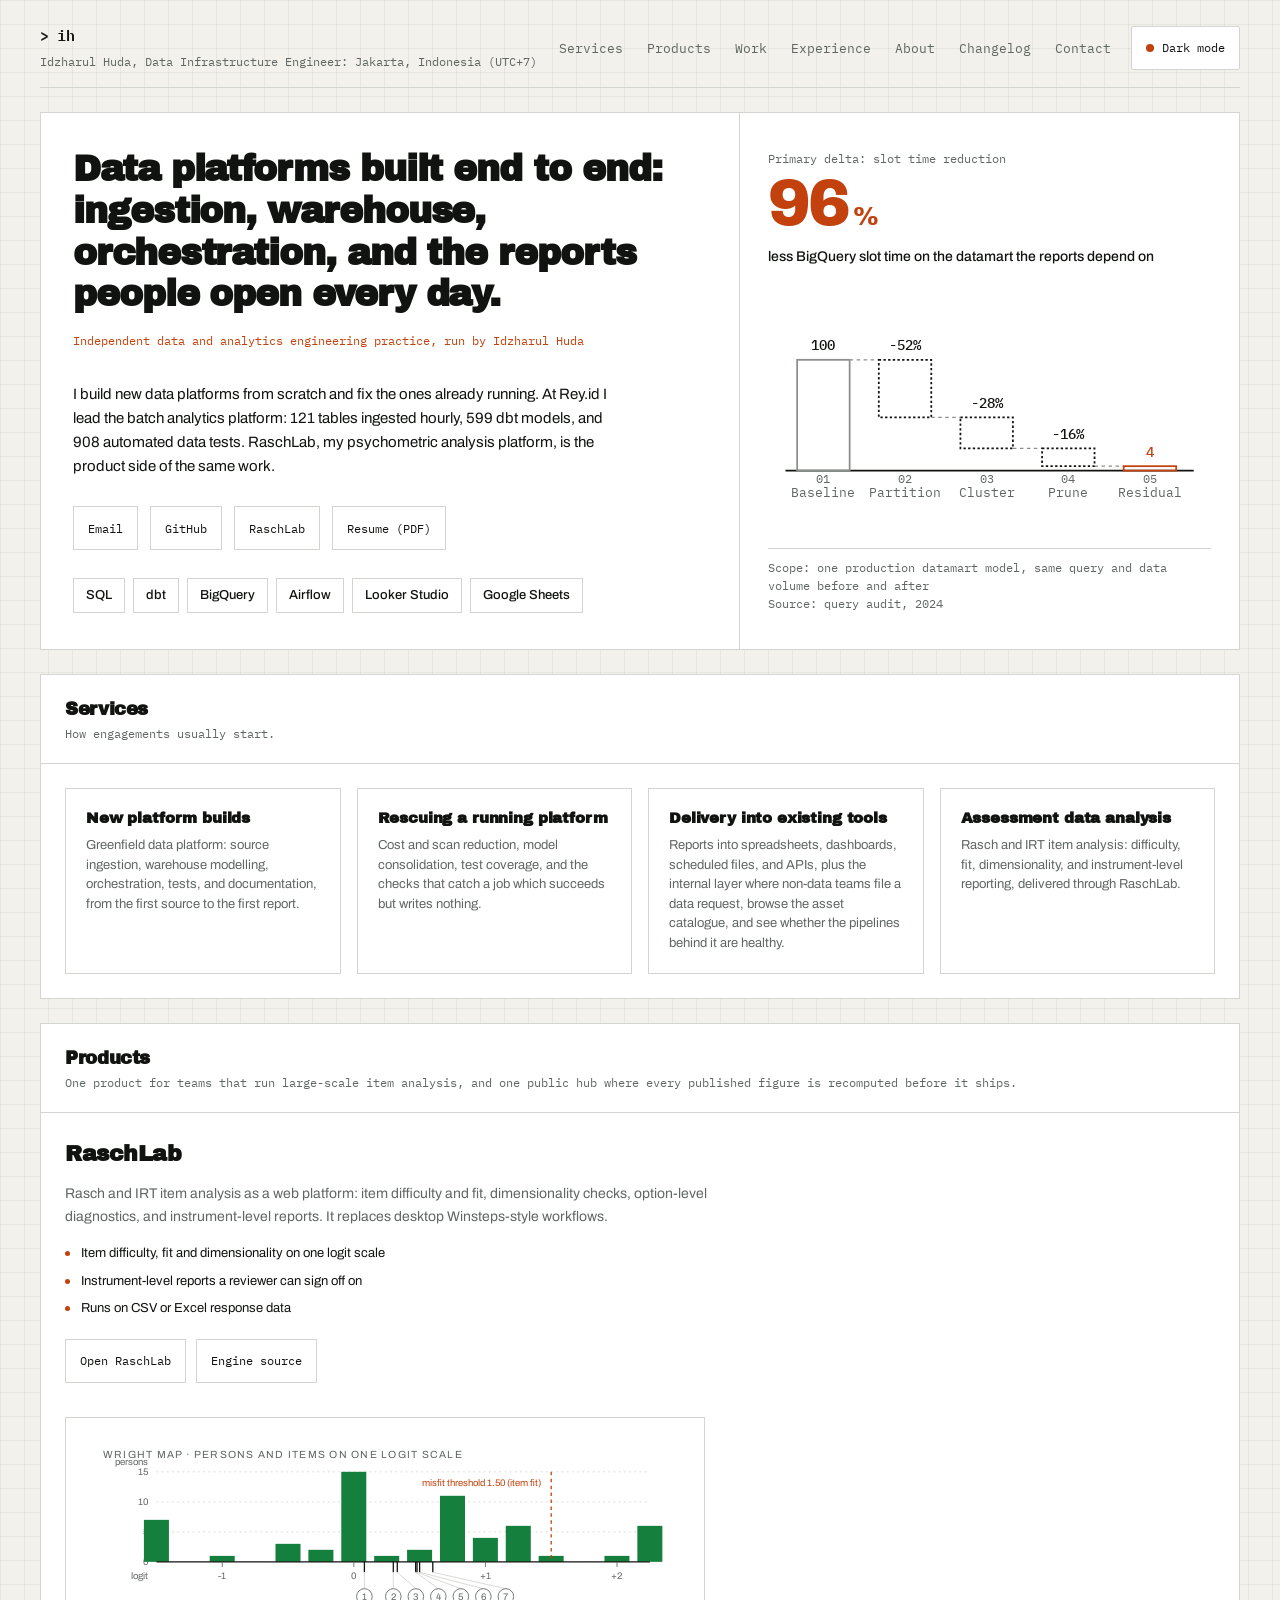
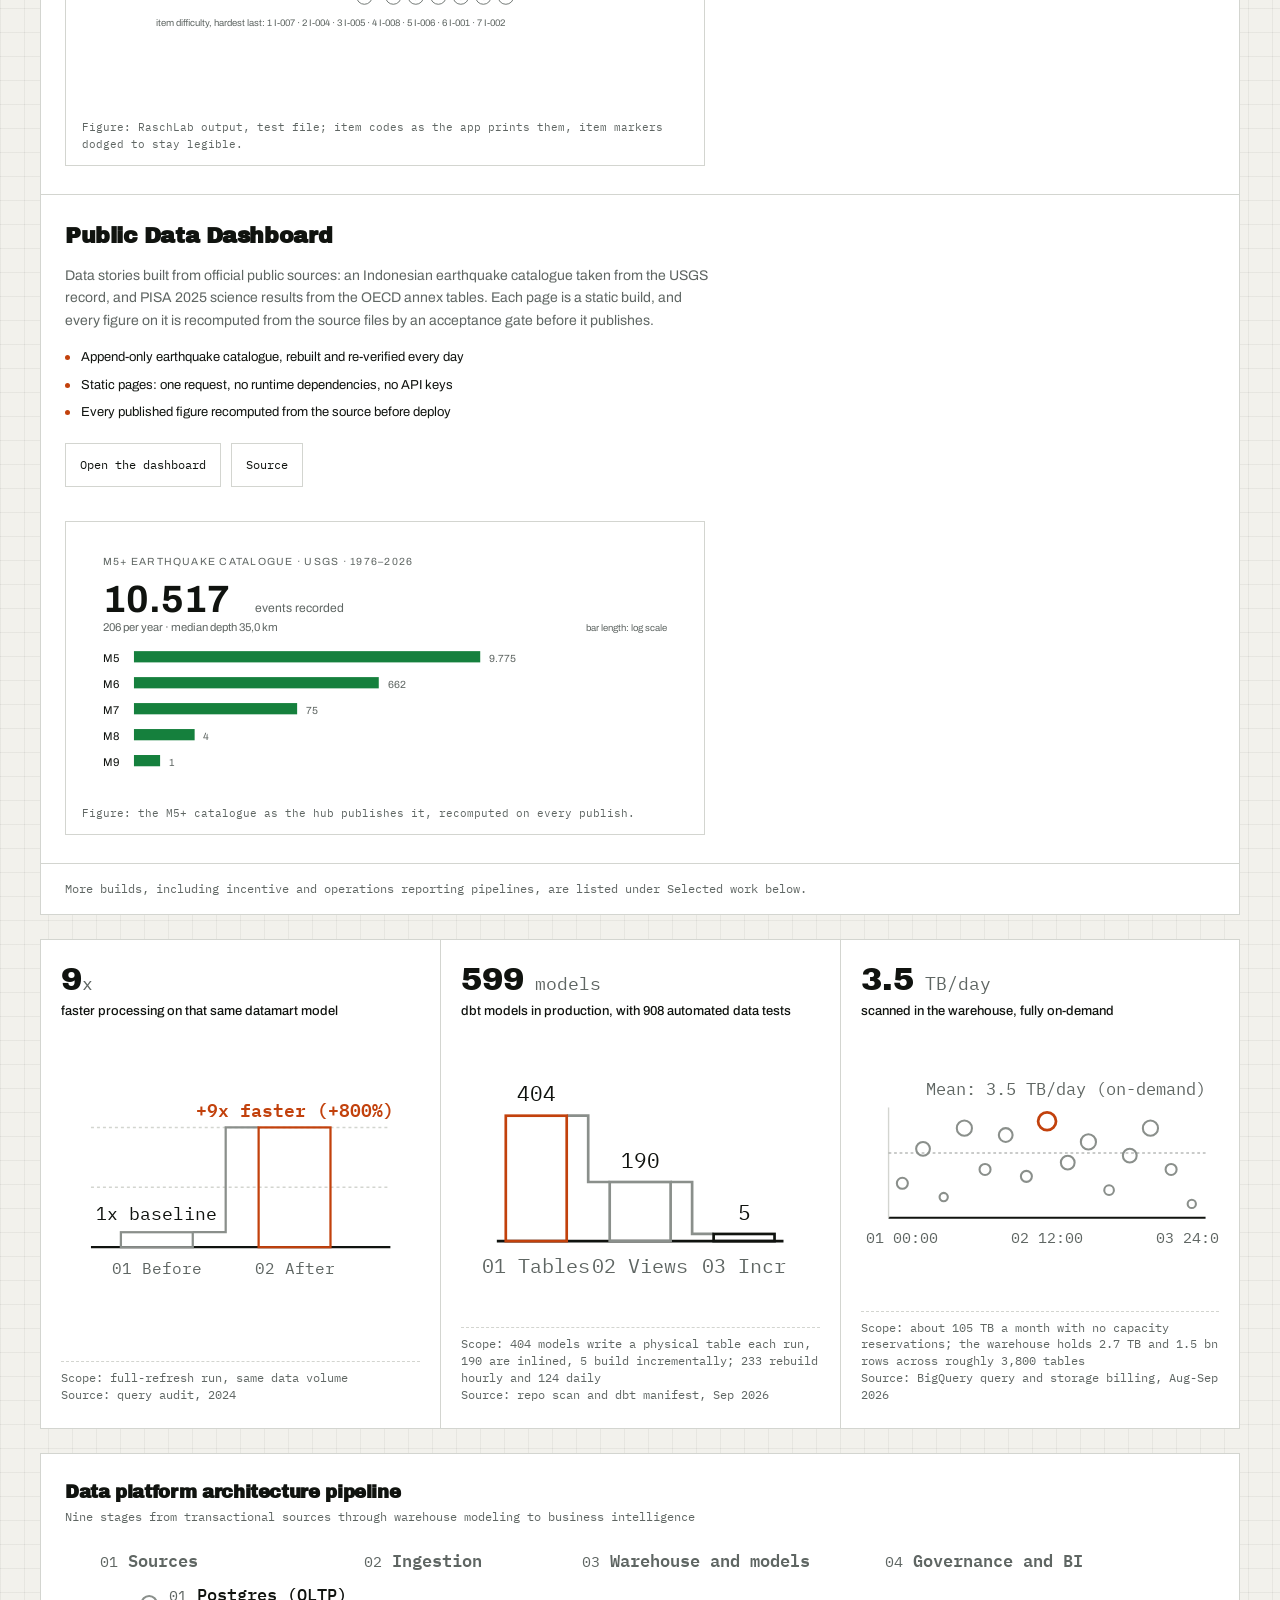
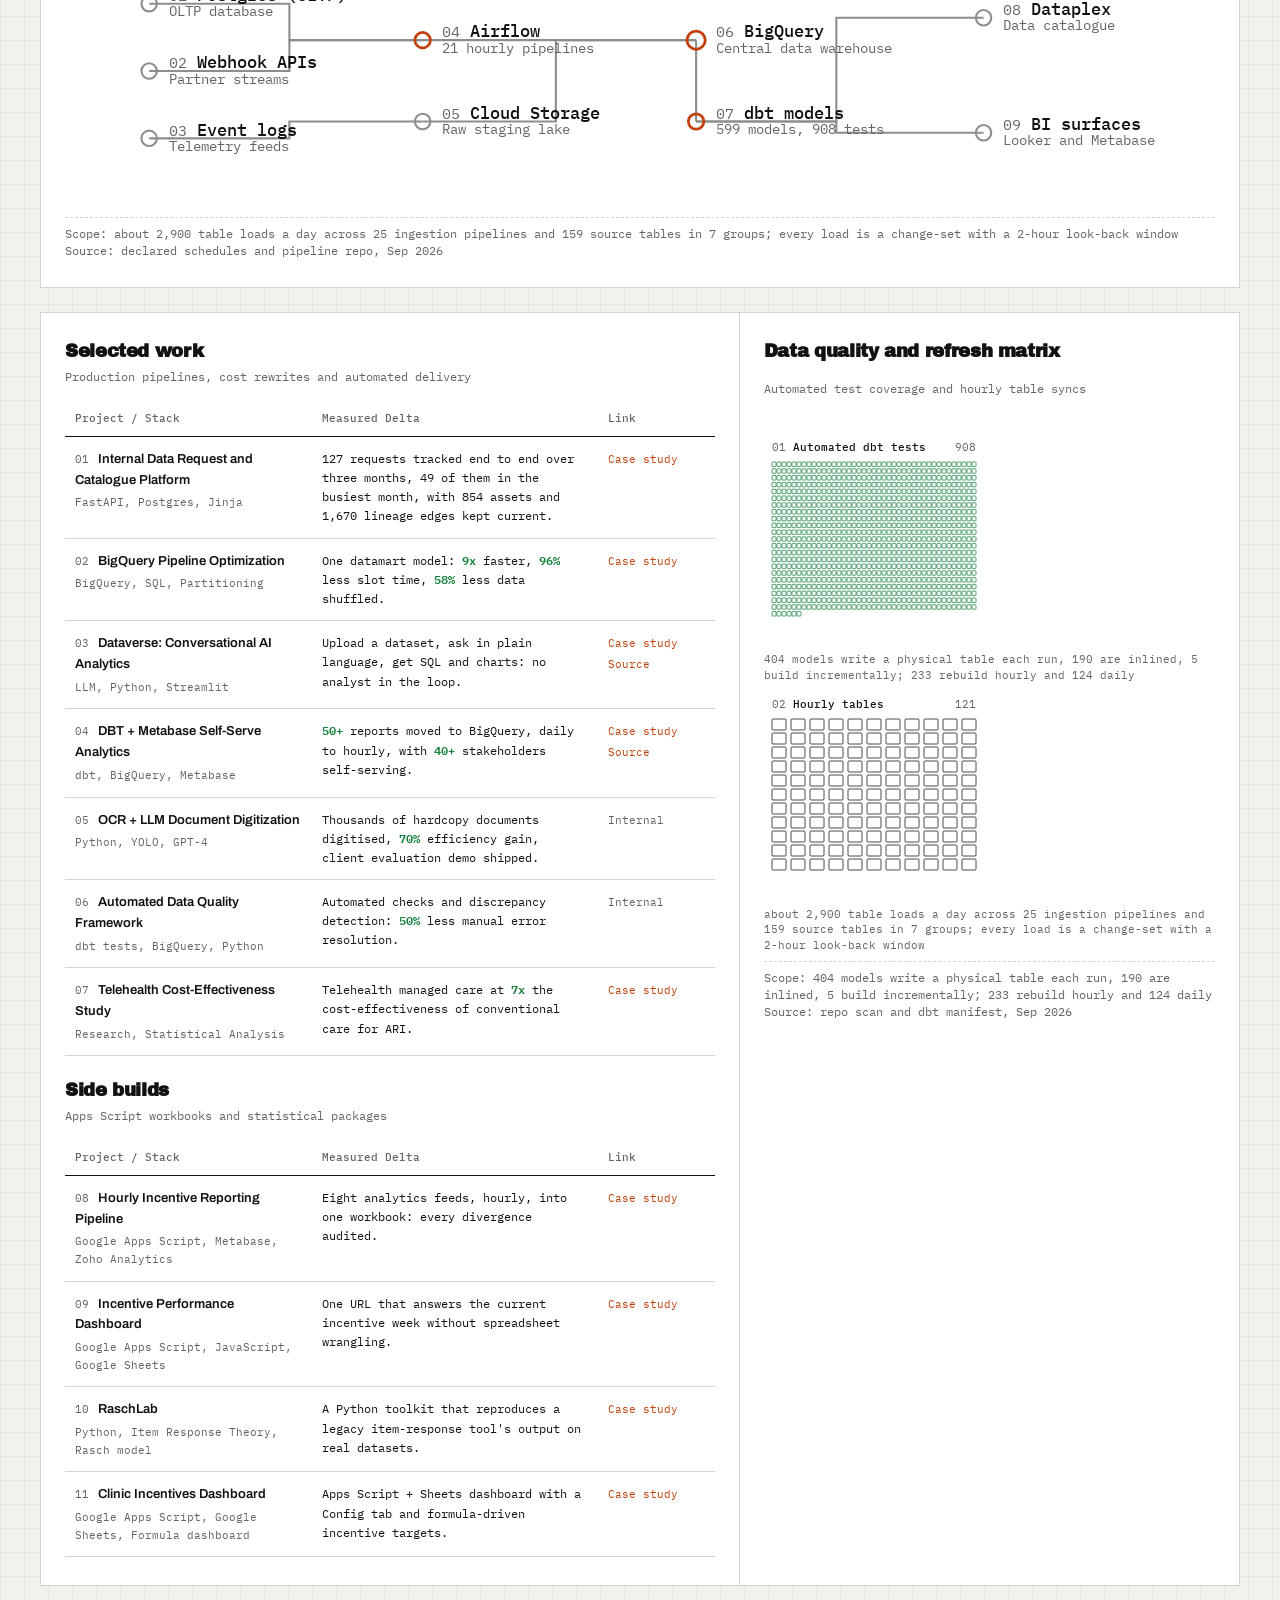
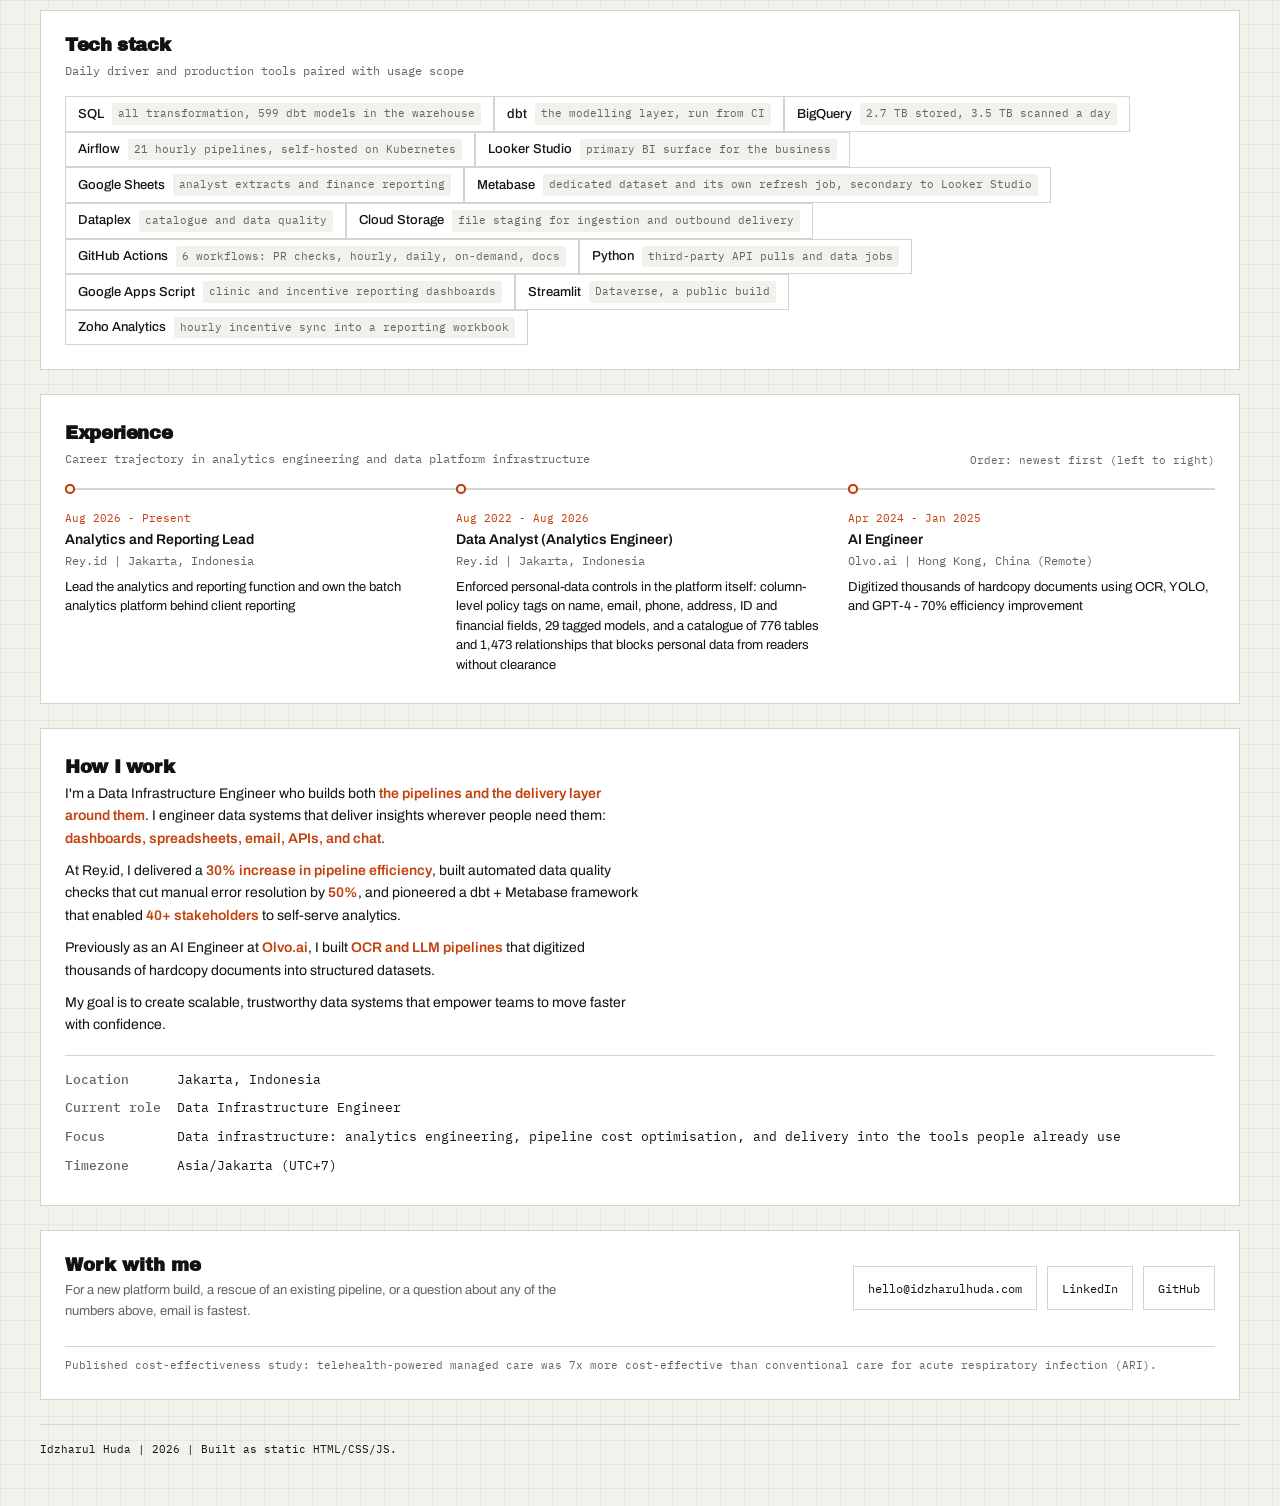
==== commit 5c0d367f: "Dodge the item markers onto their own row and clear the threshold label" ====
--- a/index.html
+++ b/index.html
@@ -209,8 +209,8 @@
 
             <figure class="pr-thumb">
               <!-- inline: theme-aware figure drawn in the site's own tokens -->
-              <svg xmlns="http://www.w3.org/2000/svg" viewBox="0 0 700 310" role="img" aria-label="Wright map: person distribution above the logit scale, numbered item difficulties below it, misfit threshold 1.50"><text x="24" y="30" font-size="12" letter-spacing="0.12em" fill="var(--muted)">WRIGHT MAP · PERSONS AND ITEMS ON ONE LOGIT SCALE</text><text x="76" y="154.0" font-size="11" fill="var(--muted)" text-anchor="end">0</text><line x1="86" y1="115.3" x2="656" y2="115.3" stroke="var(--line)" stroke-dasharray="2 4"/><text x="76" y="119.3" font-size="11" fill="var(--muted)" text-anchor="end">5</text><line x1="86" y1="80.7" x2="656" y2="80.7" stroke="var(--line)" stroke-dasharray="2 4"/><text x="76" y="84.7" font-size="11" fill="var(--muted)" text-anchor="end">10</text><line x1="86" y1="46.0" x2="656" y2="46.0" stroke="var(--line)" stroke-dasharray="2 4"/><text x="76" y="50.0" font-size="11" fill="var(--muted)" text-anchor="end">15</text><rect x="71.5" y="101.5" width="28.9" height="48.5" fill="var(--chart-4)"/><rect x="147.5" y="143.1" width="28.9" height="6.9" fill="var(--chart-4)"/><rect x="223.5" y="129.2" width="28.9" height="20.8" fill="var(--chart-4)"/><rect x="261.5" y="136.1" width="28.9" height="13.9" fill="var(--chart-4)"/><rect x="299.5" y="46.0" width="28.9" height="104.0" fill="var(--chart-4)"/><rect x="337.5" y="143.1" width="28.9" height="6.9" fill="var(--chart-4)"/><rect x="375.5" y="136.1" width="28.9" height="13.9" fill="var(--chart-4)"/><rect x="413.5" y="73.7" width="28.9" height="76.3" fill="var(--chart-4)"/><rect x="451.5" y="122.3" width="28.9" height="27.7" fill="var(--chart-4)"/><rect x="489.5" y="108.4" width="28.9" height="41.6" fill="var(--chart-4)"/><rect x="527.5" y="143.1" width="28.9" height="6.9" fill="var(--chart-4)"/><rect x="603.5" y="143.1" width="28.9" height="6.9" fill="var(--chart-4)"/><rect x="641.5" y="108.4" width="28.9" height="41.6" fill="var(--chart-4)"/><line x1="86" y1="150" x2="656" y2="150" stroke="var(--ink)" stroke-width="1.5"/><line x1="162.0" y1="150" x2="162.0" y2="156" stroke="var(--muted)"/><text x="162.0" y="170" font-size="11" fill="var(--muted)" text-anchor="middle">-1</text><line x1="314.0" y1="150" x2="314.0" y2="156" stroke="var(--muted)"/><text x="314.0" y="170" font-size="11" fill="var(--muted)" text-anchor="middle">0</text><line x1="466.0" y1="150" x2="466.0" y2="156" stroke="var(--muted)"/><text x="466.0" y="170" font-size="11" fill="var(--muted)" text-anchor="middle">+1</text><line x1="618.0" y1="150" x2="618.0" y2="156" stroke="var(--muted)"/><text x="618.0" y="170" font-size="11" fill="var(--muted)" text-anchor="middle">+2</text><line x1="326.2" y1="150" x2="326.2" y2="136" stroke="var(--ink)" stroke-width="1.5"/><circle cx="326.2" cy="176" r="8" fill="none" stroke="var(--muted)"/><text x="326.2" y="180" font-size="11" fill="var(--muted)" text-anchor="middle">1</text><line x1="359.6" y1="150" x2="359.6" y2="136" stroke="var(--ink)" stroke-width="1.5"/><circle cx="359.6" cy="176" r="8" fill="none" stroke="var(--muted)"/><text x="359.6" y="180" font-size="11" fill="var(--muted)" text-anchor="middle">2</text><line x1="364.2" y1="150" x2="364.2" y2="136" stroke="var(--ink)" stroke-width="1.5"/><circle cx="364.2" cy="176" r="8" fill="none" stroke="var(--muted)"/><text x="364.2" y="180" font-size="11" fill="var(--muted)" text-anchor="middle">3</text><line x1="385.4" y1="150" x2="385.4" y2="136" stroke="var(--ink)" stroke-width="1.5"/><circle cx="385.4" cy="176" r="8" fill="none" stroke="var(--muted)"/><text x="385.4" y="180" font-size="11" fill="var(--muted)" text-anchor="middle">4</text><line x1="387.0" y1="150" x2="387.0" y2="136" stroke="var(--ink)" stroke-width="1.5"/><circle cx="387.0" cy="176" r="8" fill="none" stroke="var(--muted)"/><text x="387.0" y="180" font-size="11" fill="var(--muted)" text-anchor="middle">5</text><line x1="390.0" y1="150" x2="390.0" y2="136" stroke="var(--ink)" stroke-width="1.5"/><circle cx="390.0" cy="176" r="8" fill="none" stroke="var(--muted)"/><text x="390.0" y="180" font-size="11" fill="var(--muted)" text-anchor="middle">6</text><line x1="405.2" y1="150" x2="405.2" y2="136" stroke="var(--ink)" stroke-width="1.5"/><circle cx="405.2" cy="176" r="8" fill="none" stroke="var(--muted)"/><text x="405.2" y="180" font-size="11" fill="var(--muted)" text-anchor="middle">7</text><line x1="542.0" y1="46" x2="542.0" y2="150" stroke="var(--signal)" stroke-width="1.5" stroke-dasharray="4 4"/><text x="542.0" y="42" font-size="11" fill="var(--signal)" text-anchor="middle">misfit threshold 1.50 (item fit)</text><text x="76" y="38.0" font-size="11" fill="var(--muted)" text-anchor="end">persons</text><text x="76" y="170" font-size="11" fill="var(--muted)" text-anchor="end">logit</text><text x="86" y="210" font-size="11" fill="var(--muted)">item difficulty, hardest last: 1 I-007  ·  2 I-004  ·  3 I-005  ·  4 I-008  ·  5 I-006  ·  6 I-001  ·  7 I-002</text></svg>
-              <figcaption>Figure: RaschLab output, test file; item codes exactly as the app prints them.</figcaption>
+              <svg xmlns="http://www.w3.org/2000/svg" viewBox="0 0 700 320" role="img" aria-label="Wright map: person distribution above the logit scale, numbered item difficulties below it, misfit threshold 1.50"><text x="24" y="30" font-size="12" letter-spacing="0.12em" fill="var(--muted)">WRIGHT MAP · PERSONS AND ITEMS ON ONE LOGIT SCALE</text><text x="76" y="154.0" font-size="11" fill="var(--muted)" text-anchor="end">0</text><line x1="86" y1="115.3" x2="656" y2="115.3" stroke="var(--line)" stroke-dasharray="2 4"/><text x="76" y="119.3" font-size="11" fill="var(--muted)" text-anchor="end">5</text><line x1="86" y1="80.7" x2="656" y2="80.7" stroke="var(--line)" stroke-dasharray="2 4"/><text x="76" y="84.7" font-size="11" fill="var(--muted)" text-anchor="end">10</text><line x1="86" y1="46.0" x2="656" y2="46.0" stroke="var(--line)" stroke-dasharray="2 4"/><text x="76" y="50.0" font-size="11" fill="var(--muted)" text-anchor="end">15</text><rect x="71.5" y="101.5" width="28.9" height="48.5" fill="var(--chart-4)"/><rect x="147.5" y="143.1" width="28.9" height="6.9" fill="var(--chart-4)"/><rect x="223.5" y="129.2" width="28.9" height="20.8" fill="var(--chart-4)"/><rect x="261.5" y="136.1" width="28.9" height="13.9" fill="var(--chart-4)"/><rect x="299.5" y="46.0" width="28.9" height="104.0" fill="var(--chart-4)"/><rect x="337.5" y="143.1" width="28.9" height="6.9" fill="var(--chart-4)"/><rect x="375.5" y="136.1" width="28.9" height="13.9" fill="var(--chart-4)"/><rect x="413.5" y="73.7" width="28.9" height="76.3" fill="var(--chart-4)"/><rect x="451.5" y="122.3" width="28.9" height="27.7" fill="var(--chart-4)"/><rect x="489.5" y="108.4" width="28.9" height="41.6" fill="var(--chart-4)"/><rect x="527.5" y="143.1" width="28.9" height="6.9" fill="var(--chart-4)"/><rect x="603.5" y="143.1" width="28.9" height="6.9" fill="var(--chart-4)"/><rect x="641.5" y="108.4" width="28.9" height="41.6" fill="var(--chart-4)"/><line x1="86" y1="150" x2="656" y2="150" stroke="var(--ink)" stroke-width="1.5"/><line x1="162.0" y1="150" x2="162.0" y2="156" stroke="var(--muted)"/><text x="162.0" y="170" font-size="11" fill="var(--muted)" text-anchor="middle">-1</text><line x1="314.0" y1="150" x2="314.0" y2="156" stroke="var(--muted)"/><text x="314.0" y="170" font-size="11" fill="var(--muted)" text-anchor="middle">0</text><line x1="466.0" y1="150" x2="466.0" y2="156" stroke="var(--muted)"/><text x="466.0" y="170" font-size="11" fill="var(--muted)" text-anchor="middle">+1</text><line x1="618.0" y1="150" x2="618.0" y2="156" stroke="var(--muted)"/><text x="618.0" y="170" font-size="11" fill="var(--muted)" text-anchor="middle">+2</text><line x1="326.2" y1="150" x2="326.2" y2="162" stroke="var(--ink)" stroke-width="1.5"/><line x1="326.2" y1="162" x2="326.2" y2="181.0" stroke="var(--line)"/><circle cx="326.2" cy="190.0" r="9" fill="var(--surface)" stroke="var(--muted)"/><text x="326.2" y="194.0" font-size="11" fill="var(--muted)" text-anchor="middle">1</text><line x1="359.6" y1="150" x2="359.6" y2="162" stroke="var(--ink)" stroke-width="1.5"/><line x1="359.6" y1="162" x2="359.6" y2="181.0" stroke="var(--line)"/><circle cx="359.6" cy="190.0" r="9" fill="var(--surface)" stroke="var(--muted)"/><text x="359.6" y="194.0" font-size="11" fill="var(--muted)" text-anchor="middle">2</text><line x1="364.2" y1="150" x2="364.2" y2="162" stroke="var(--ink)" stroke-width="1.5"/><line x1="364.2" y1="162" x2="385.6" y2="181.0" stroke="var(--line)"/><circle cx="385.6" cy="190.0" r="9" fill="var(--surface)" stroke="var(--muted)"/><text x="385.6" y="194.0" font-size="11" fill="var(--muted)" text-anchor="middle">3</text><line x1="385.4" y1="150" x2="385.4" y2="162" stroke="var(--ink)" stroke-width="1.5"/><line x1="385.4" y1="162" x2="411.6" y2="181.0" stroke="var(--line)"/><circle cx="411.6" cy="190.0" r="9" fill="var(--surface)" stroke="var(--muted)"/><text x="411.6" y="194.0" font-size="11" fill="var(--muted)" text-anchor="middle">4</text><line x1="387.0" y1="150" x2="387.0" y2="162" stroke="var(--ink)" stroke-width="1.5"/><line x1="387.0" y1="162" x2="437.6" y2="181.0" stroke="var(--line)"/><circle cx="437.6" cy="190.0" r="9" fill="var(--surface)" stroke="var(--muted)"/><text x="437.6" y="194.0" font-size="11" fill="var(--muted)" text-anchor="middle">5</text><line x1="390.0" y1="150" x2="390.0" y2="162" stroke="var(--ink)" stroke-width="1.5"/><line x1="390.0" y1="162" x2="463.6" y2="181.0" stroke="var(--line)"/><circle cx="463.6" cy="190.0" r="9" fill="var(--surface)" stroke="var(--muted)"/><text x="463.6" y="194.0" font-size="11" fill="var(--muted)" text-anchor="middle">6</text><line x1="405.2" y1="150" x2="405.2" y2="162" stroke="var(--ink)" stroke-width="1.5"/><line x1="405.2" y1="162" x2="489.6" y2="181.0" stroke="var(--line)"/><circle cx="489.6" cy="190.0" r="9" fill="var(--surface)" stroke="var(--muted)"/><text x="489.6" y="194.0" font-size="11" fill="var(--muted)" text-anchor="middle">7</text><line x1="542.0" y1="46" x2="542.0" y2="150" stroke="var(--signal)" stroke-width="1.5" stroke-dasharray="4 4"/><text x="530.0" y="62" font-size="11" fill="var(--signal)" text-anchor="end">misfit threshold 1.50 (item fit)</text><text x="76" y="38.0" font-size="11" fill="var(--muted)" text-anchor="end">persons</text><text x="76" y="170" font-size="11" fill="var(--muted)" text-anchor="end">logit</text><text x="86" y="224" font-size="11" fill="var(--muted)">item difficulty, hardest last: 1 I-007  ·  2 I-004  ·  3 I-005  ·  4 I-008  ·  5 I-006  ·  6 I-001  ·  7 I-002</text></svg>
+              <figcaption>Figure: RaschLab output, test file; item codes as the app prints them, item markers dodged to stay legible.</figcaption>
             </figure>
           </div>
         </article>
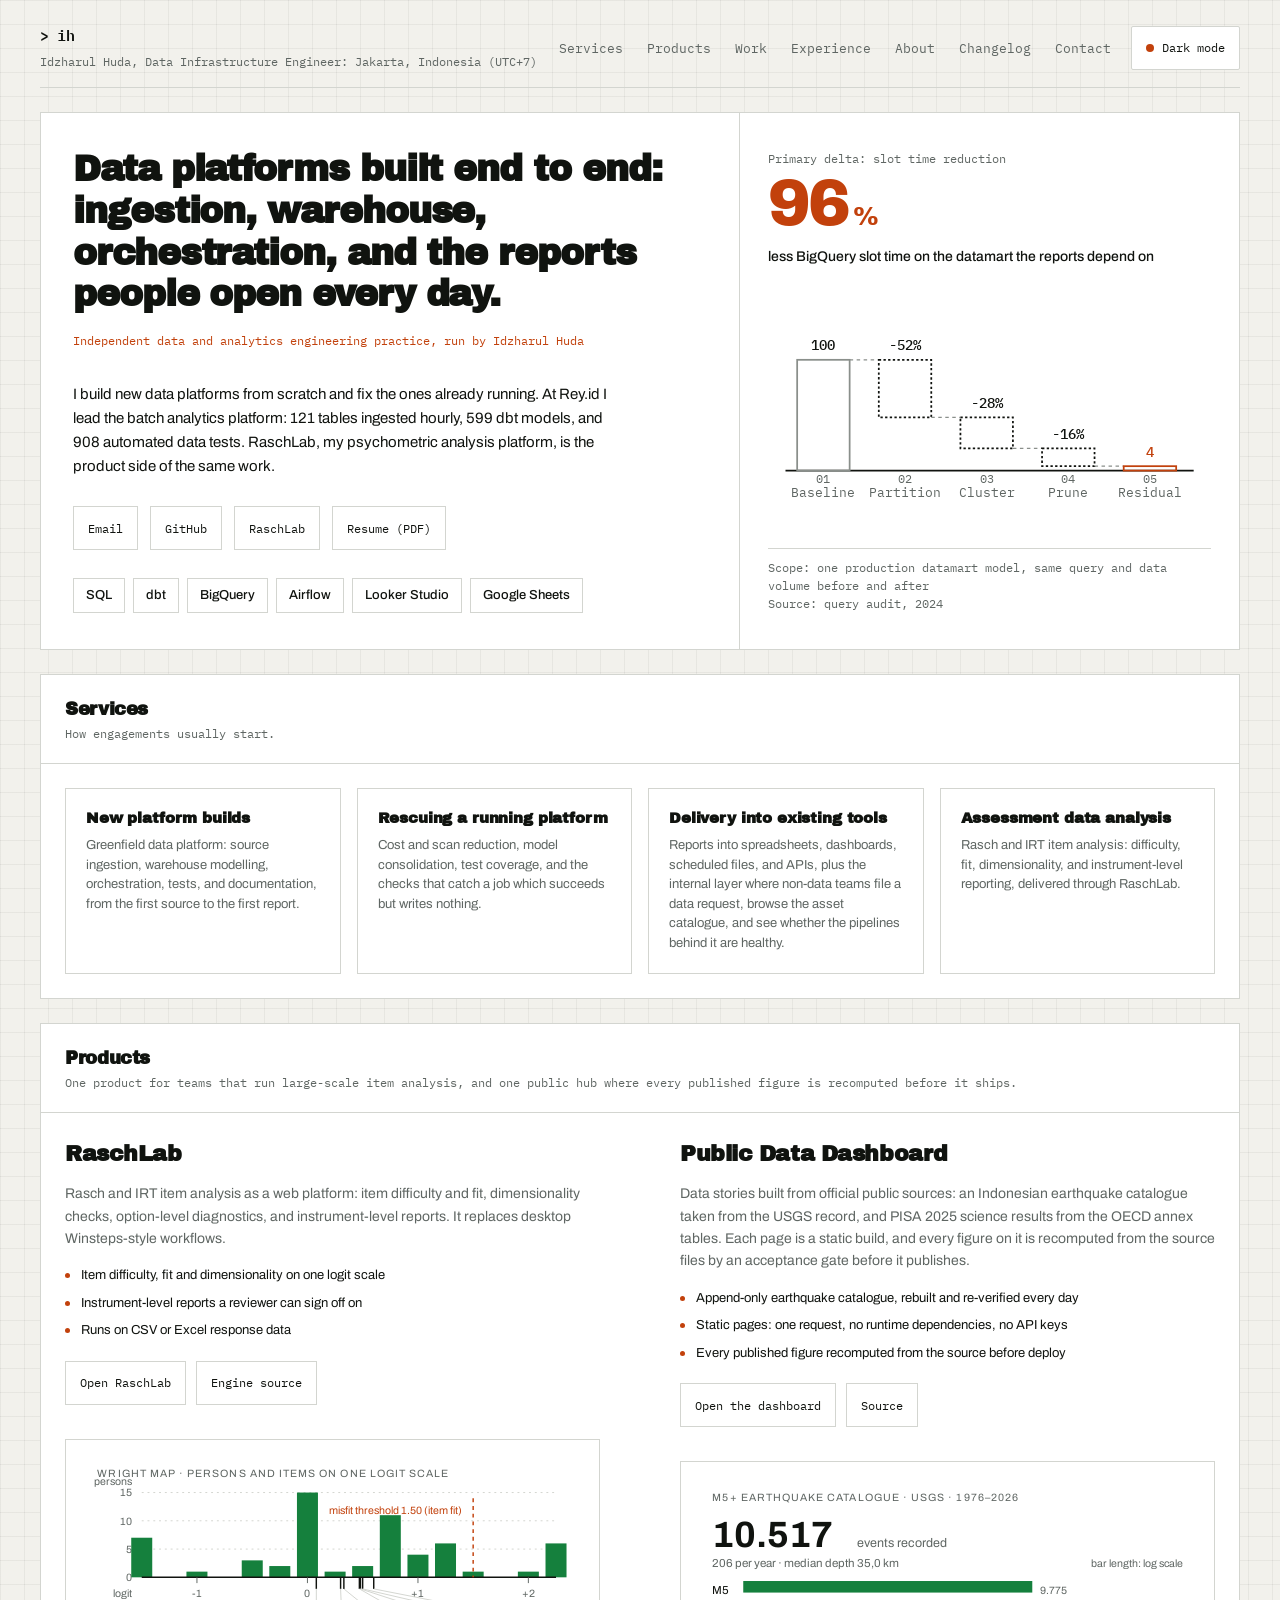
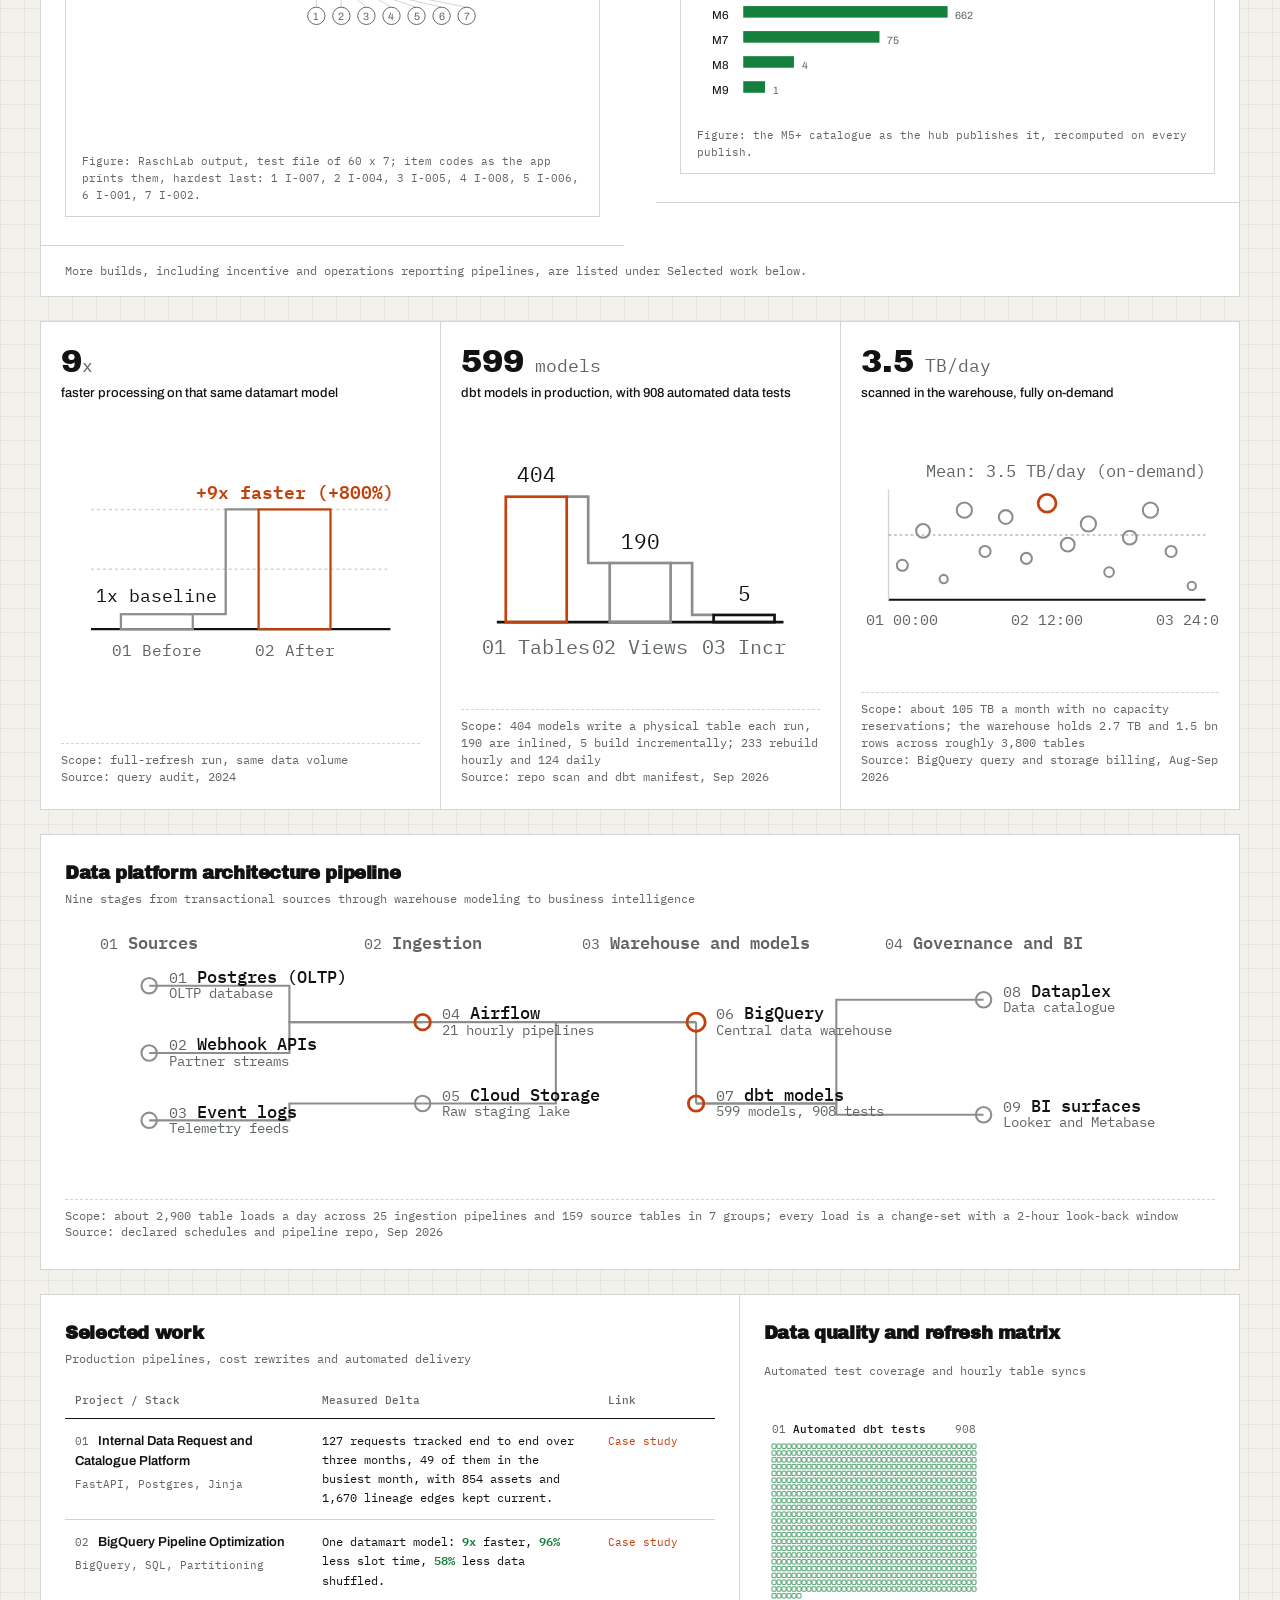
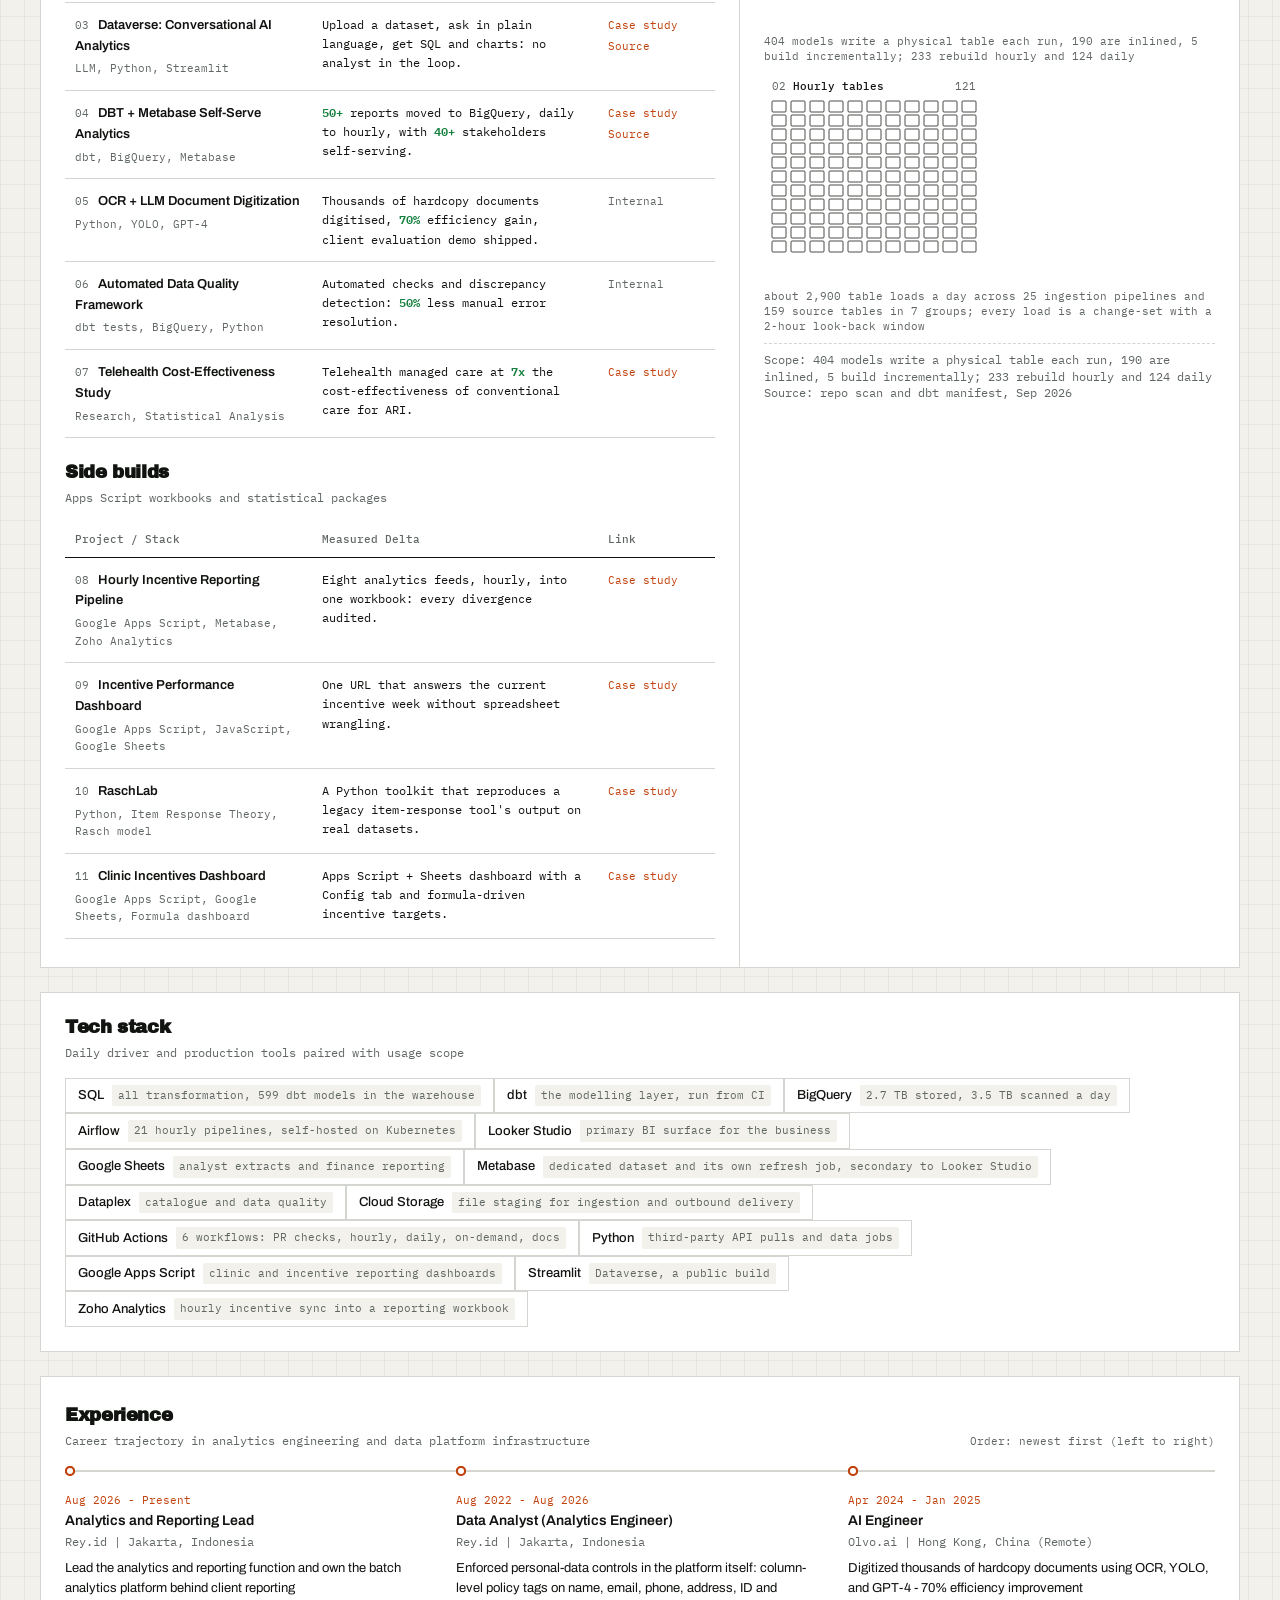
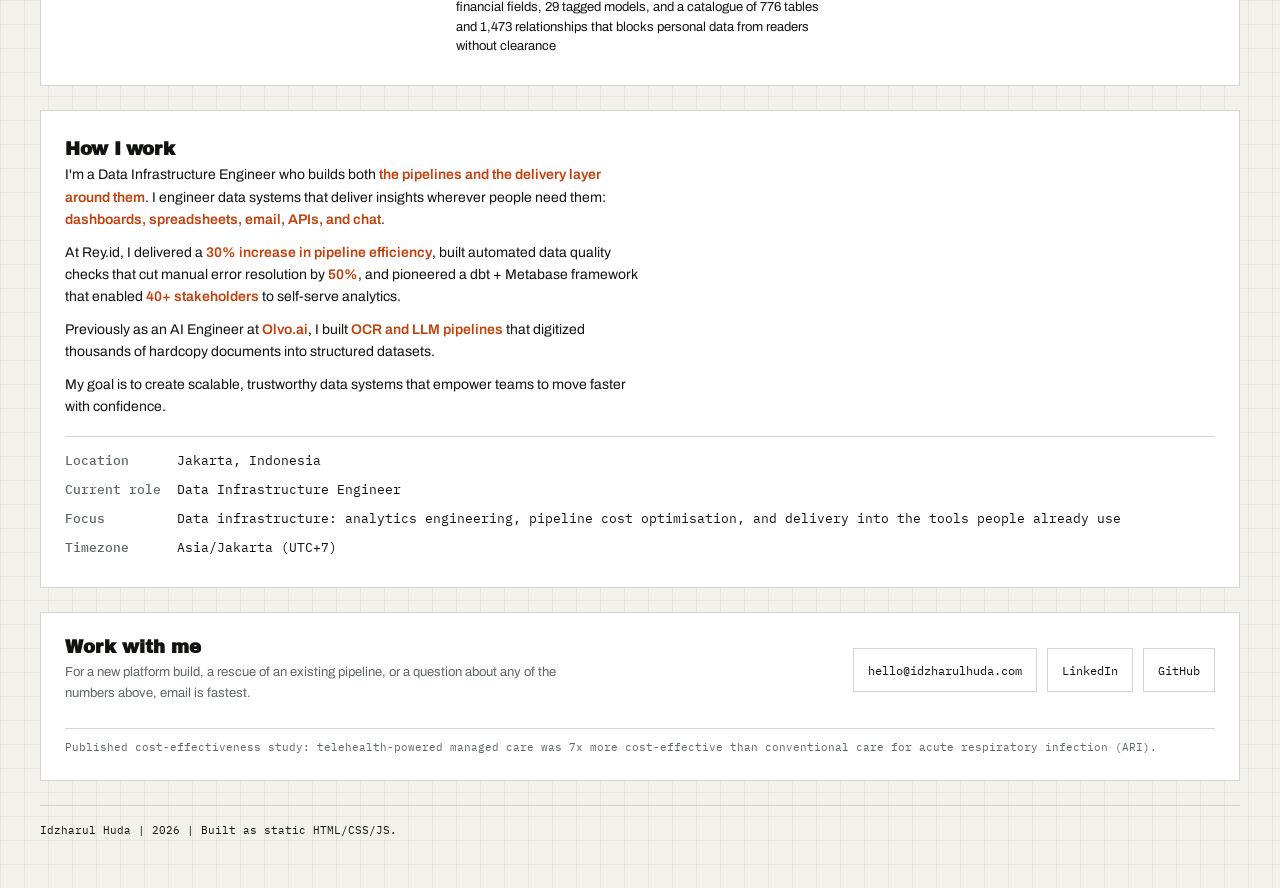
==== commit 2c50bc03: "Sit the two product entries on one row above 1151px and redraw the figures smaller" ====
--- a/index.html
+++ b/index.html
@@ -209,8 +209,8 @@
 
             <figure class="pr-thumb">
               <!-- inline: theme-aware figure drawn in the site's own tokens -->
-              <svg xmlns="http://www.w3.org/2000/svg" viewBox="0 0 700 320" role="img" aria-label="Wright map: person distribution above the logit scale, numbered item difficulties below it, misfit threshold 1.50"><text x="24" y="30" font-size="12" letter-spacing="0.12em" fill="var(--muted)">WRIGHT MAP · PERSONS AND ITEMS ON ONE LOGIT SCALE</text><text x="76" y="154.0" font-size="11" fill="var(--muted)" text-anchor="end">0</text><line x1="86" y1="115.3" x2="656" y2="115.3" stroke="var(--line)" stroke-dasharray="2 4"/><text x="76" y="119.3" font-size="11" fill="var(--muted)" text-anchor="end">5</text><line x1="86" y1="80.7" x2="656" y2="80.7" stroke="var(--line)" stroke-dasharray="2 4"/><text x="76" y="84.7" font-size="11" fill="var(--muted)" text-anchor="end">10</text><line x1="86" y1="46.0" x2="656" y2="46.0" stroke="var(--line)" stroke-dasharray="2 4"/><text x="76" y="50.0" font-size="11" fill="var(--muted)" text-anchor="end">15</text><rect x="71.5" y="101.5" width="28.9" height="48.5" fill="var(--chart-4)"/><rect x="147.5" y="143.1" width="28.9" height="6.9" fill="var(--chart-4)"/><rect x="223.5" y="129.2" width="28.9" height="20.8" fill="var(--chart-4)"/><rect x="261.5" y="136.1" width="28.9" height="13.9" fill="var(--chart-4)"/><rect x="299.5" y="46.0" width="28.9" height="104.0" fill="var(--chart-4)"/><rect x="337.5" y="143.1" width="28.9" height="6.9" fill="var(--chart-4)"/><rect x="375.5" y="136.1" width="28.9" height="13.9" fill="var(--chart-4)"/><rect x="413.5" y="73.7" width="28.9" height="76.3" fill="var(--chart-4)"/><rect x="451.5" y="122.3" width="28.9" height="27.7" fill="var(--chart-4)"/><rect x="489.5" y="108.4" width="28.9" height="41.6" fill="var(--chart-4)"/><rect x="527.5" y="143.1" width="28.9" height="6.9" fill="var(--chart-4)"/><rect x="603.5" y="143.1" width="28.9" height="6.9" fill="var(--chart-4)"/><rect x="641.5" y="108.4" width="28.9" height="41.6" fill="var(--chart-4)"/><line x1="86" y1="150" x2="656" y2="150" stroke="var(--ink)" stroke-width="1.5"/><line x1="162.0" y1="150" x2="162.0" y2="156" stroke="var(--muted)"/><text x="162.0" y="170" font-size="11" fill="var(--muted)" text-anchor="middle">-1</text><line x1="314.0" y1="150" x2="314.0" y2="156" stroke="var(--muted)"/><text x="314.0" y="170" font-size="11" fill="var(--muted)" text-anchor="middle">0</text><line x1="466.0" y1="150" x2="466.0" y2="156" stroke="var(--muted)"/><text x="466.0" y="170" font-size="11" fill="var(--muted)" text-anchor="middle">+1</text><line x1="618.0" y1="150" x2="618.0" y2="156" stroke="var(--muted)"/><text x="618.0" y="170" font-size="11" fill="var(--muted)" text-anchor="middle">+2</text><line x1="326.2" y1="150" x2="326.2" y2="162" stroke="var(--ink)" stroke-width="1.5"/><line x1="326.2" y1="162" x2="326.2" y2="181.0" stroke="var(--line)"/><circle cx="326.2" cy="190.0" r="9" fill="var(--surface)" stroke="var(--muted)"/><text x="326.2" y="194.0" font-size="11" fill="var(--muted)" text-anchor="middle">1</text><line x1="359.6" y1="150" x2="359.6" y2="162" stroke="var(--ink)" stroke-width="1.5"/><line x1="359.6" y1="162" x2="359.6" y2="181.0" stroke="var(--line)"/><circle cx="359.6" cy="190.0" r="9" fill="var(--surface)" stroke="var(--muted)"/><text x="359.6" y="194.0" font-size="11" fill="var(--muted)" text-anchor="middle">2</text><line x1="364.2" y1="150" x2="364.2" y2="162" stroke="var(--ink)" stroke-width="1.5"/><line x1="364.2" y1="162" x2="385.6" y2="181.0" stroke="var(--line)"/><circle cx="385.6" cy="190.0" r="9" fill="var(--surface)" stroke="var(--muted)"/><text x="385.6" y="194.0" font-size="11" fill="var(--muted)" text-anchor="middle">3</text><line x1="385.4" y1="150" x2="385.4" y2="162" stroke="var(--ink)" stroke-width="1.5"/><line x1="385.4" y1="162" x2="411.6" y2="181.0" stroke="var(--line)"/><circle cx="411.6" cy="190.0" r="9" fill="var(--surface)" stroke="var(--muted)"/><text x="411.6" y="194.0" font-size="11" fill="var(--muted)" text-anchor="middle">4</text><line x1="387.0" y1="150" x2="387.0" y2="162" stroke="var(--ink)" stroke-width="1.5"/><line x1="387.0" y1="162" x2="437.6" y2="181.0" stroke="var(--line)"/><circle cx="437.6" cy="190.0" r="9" fill="var(--surface)" stroke="var(--muted)"/><text x="437.6" y="194.0" font-size="11" fill="var(--muted)" text-anchor="middle">5</text><line x1="390.0" y1="150" x2="390.0" y2="162" stroke="var(--ink)" stroke-width="1.5"/><line x1="390.0" y1="162" x2="463.6" y2="181.0" stroke="var(--line)"/><circle cx="463.6" cy="190.0" r="9" fill="var(--surface)" stroke="var(--muted)"/><text x="463.6" y="194.0" font-size="11" fill="var(--muted)" text-anchor="middle">6</text><line x1="405.2" y1="150" x2="405.2" y2="162" stroke="var(--ink)" stroke-width="1.5"/><line x1="405.2" y1="162" x2="489.6" y2="181.0" stroke="var(--line)"/><circle cx="489.6" cy="190.0" r="9" fill="var(--surface)" stroke="var(--muted)"/><text x="489.6" y="194.0" font-size="11" fill="var(--muted)" text-anchor="middle">7</text><line x1="542.0" y1="46" x2="542.0" y2="150" stroke="var(--signal)" stroke-width="1.5" stroke-dasharray="4 4"/><text x="530.0" y="62" font-size="11" fill="var(--signal)" text-anchor="end">misfit threshold 1.50 (item fit)</text><text x="76" y="38.0" font-size="11" fill="var(--muted)" text-anchor="end">persons</text><text x="76" y="170" font-size="11" fill="var(--muted)" text-anchor="end">logit</text><text x="86" y="224" font-size="11" fill="var(--muted)">item difficulty, hardest last: 1 I-007  ·  2 I-004  ·  3 I-005  ·  4 I-008  ·  5 I-006  ·  6 I-001  ·  7 I-002</text></svg>
-              <figcaption>Figure: RaschLab output, test file; item codes as the app prints them, item markers dodged to stay legible.</figcaption>
+              <svg xmlns="http://www.w3.org/2000/svg" viewBox="0 0 520 300" role="img" aria-label="Wright map: person distribution above the logit scale, numbered item difficulties below it, misfit threshold 1.50"><text x="16" y="24" font-size="11" letter-spacing="0.1em" fill="var(--muted)">WRIGHT MAP · PERSONS AND ITEMS ON ONE LOGIT SCALE</text><text x="52" y="132.0" font-size="11" fill="var(--muted)" text-anchor="end">0</text><line x1="62" y1="98.7" x2="492" y2="98.7" stroke="var(--line)" stroke-dasharray="2 4"/><text x="52" y="102.7" font-size="11" fill="var(--muted)" text-anchor="end">5</text><line x1="62" y1="69.3" x2="492" y2="69.3" stroke="var(--line)" stroke-dasharray="2 4"/><text x="52" y="73.3" font-size="11" fill="var(--muted)" text-anchor="end">10</text><line x1="62" y1="40.0" x2="492" y2="40.0" stroke="var(--line)" stroke-dasharray="2 4"/><text x="52" y="44.0" font-size="11" fill="var(--muted)" text-anchor="end">15</text><rect x="51.1" y="86.9" width="21.8" height="41.1" fill="var(--chart-4)"/><rect x="108.4" y="122.1" width="21.8" height="5.9" fill="var(--chart-4)"/><rect x="165.8" y="110.4" width="21.8" height="17.6" fill="var(--chart-4)"/><rect x="194.4" y="116.3" width="21.8" height="11.7" fill="var(--chart-4)"/><rect x="223.1" y="40.0" width="21.8" height="88.0" fill="var(--chart-4)"/><rect x="251.8" y="122.1" width="21.8" height="5.9" fill="var(--chart-4)"/><rect x="280.4" y="116.3" width="21.8" height="11.7" fill="var(--chart-4)"/><rect x="309.1" y="63.5" width="21.8" height="64.5" fill="var(--chart-4)"/><rect x="337.8" y="104.5" width="21.8" height="23.5" fill="var(--chart-4)"/><rect x="366.4" y="92.8" width="21.8" height="35.2" fill="var(--chart-4)"/><rect x="395.1" y="122.1" width="21.8" height="5.9" fill="var(--chart-4)"/><rect x="452.4" y="122.1" width="21.8" height="5.9" fill="var(--chart-4)"/><rect x="481.1" y="92.8" width="21.8" height="35.2" fill="var(--chart-4)"/><line x1="62" y1="128" x2="492" y2="128" stroke="var(--ink)" stroke-width="1.5"/><line x1="119.3" y1="128" x2="119.3" y2="134" stroke="var(--muted)"/><text x="119.3" y="148" font-size="11" fill="var(--muted)" text-anchor="middle">-1</text><line x1="234.0" y1="128" x2="234.0" y2="134" stroke="var(--muted)"/><text x="234.0" y="148" font-size="11" fill="var(--muted)" text-anchor="middle">0</text><line x1="348.7" y1="128" x2="348.7" y2="134" stroke="var(--muted)"/><text x="348.7" y="148" font-size="11" fill="var(--muted)" text-anchor="middle">+1</text><line x1="463.3" y1="128" x2="463.3" y2="134" stroke="var(--muted)"/><text x="463.3" y="148" font-size="11" fill="var(--muted)" text-anchor="middle">+2</text><line x1="243.2" y1="128" x2="243.2" y2="140" stroke="var(--ink)" stroke-width="1.5"/><line x1="243.2" y1="140" x2="243.2" y2="159.0" stroke="var(--line)"/><circle cx="243.2" cy="168.0" r="9" fill="var(--surface)" stroke="var(--muted)"/><text x="243.2" y="172.0" font-size="11" fill="var(--muted)" text-anchor="middle">1</text><line x1="268.4" y1="128" x2="268.4" y2="140" stroke="var(--ink)" stroke-width="1.5"/><line x1="268.4" y1="140" x2="269.2" y2="159.0" stroke="var(--line)"/><circle cx="269.2" cy="168.0" r="9" fill="var(--surface)" stroke="var(--muted)"/><text x="269.2" y="172.0" font-size="11" fill="var(--muted)" text-anchor="middle">2</text><line x1="271.8" y1="128" x2="271.8" y2="140" stroke="var(--ink)" stroke-width="1.5"/><line x1="271.8" y1="140" x2="295.2" y2="159.0" stroke="var(--line)"/><circle cx="295.2" cy="168.0" r="9" fill="var(--surface)" stroke="var(--muted)"/><text x="295.2" y="172.0" font-size="11" fill="var(--muted)" text-anchor="middle">3</text><line x1="287.9" y1="128" x2="287.9" y2="140" stroke="var(--ink)" stroke-width="1.5"/><line x1="287.9" y1="140" x2="321.2" y2="159.0" stroke="var(--line)"/><circle cx="321.2" cy="168.0" r="9" fill="var(--surface)" stroke="var(--muted)"/><text x="321.2" y="172.0" font-size="11" fill="var(--muted)" text-anchor="middle">4</text><line x1="289.0" y1="128" x2="289.0" y2="140" stroke="var(--ink)" stroke-width="1.5"/><line x1="289.0" y1="140" x2="347.2" y2="159.0" stroke="var(--line)"/><circle cx="347.2" cy="168.0" r="9" fill="var(--surface)" stroke="var(--muted)"/><text x="347.2" y="172.0" font-size="11" fill="var(--muted)" text-anchor="middle">5</text><line x1="291.3" y1="128" x2="291.3" y2="140" stroke="var(--ink)" stroke-width="1.5"/><line x1="291.3" y1="140" x2="373.2" y2="159.0" stroke="var(--line)"/><circle cx="373.2" cy="168.0" r="9" fill="var(--surface)" stroke="var(--muted)"/><text x="373.2" y="172.0" font-size="11" fill="var(--muted)" text-anchor="middle">6</text><line x1="302.8" y1="128" x2="302.8" y2="140" stroke="var(--ink)" stroke-width="1.5"/><line x1="302.8" y1="140" x2="399.2" y2="159.0" stroke="var(--line)"/><circle cx="399.2" cy="168.0" r="9" fill="var(--surface)" stroke="var(--muted)"/><text x="399.2" y="172.0" font-size="11" fill="var(--muted)" text-anchor="middle">7</text><line x1="406.0" y1="46" x2="406.0" y2="128" stroke="var(--signal)" stroke-width="1.5" stroke-dasharray="4 4"/><text x="394.0" y="62" font-size="11" fill="var(--signal)" text-anchor="end">misfit threshold 1.50 (item fit)</text><text x="52" y="32.0" font-size="11" fill="var(--muted)" text-anchor="end">persons</text><text x="52" y="148" font-size="11" fill="var(--muted)" text-anchor="end">logit</text></svg>
+              <figcaption>Figure: RaschLab output, test file of 60 x 7; item codes as the app prints them, hardest last: 1 I-007, 2 I-004, 3 I-005, 4 I-008, 5 I-006, 6 I-001, 7 I-002.</figcaption>
             </figure>
           </div>
         </article>
@@ -230,7 +230,7 @@
 
             <figure class="pr-thumb">
               <!-- inline: theme-aware figure drawn in the site's own tokens -->
-              <svg xmlns="http://www.w3.org/2000/svg" viewBox="0 0 700 300" role="img" aria-label="M5+ earthquake catalogue: 10.517 events from 1976 to 2026 by magnitude class, with the depth split"><text x="24" y="34" font-size="12" letter-spacing="0.12em" fill="var(--muted)">M5+ EARTHQUAKE CATALOGUE · USGS · 1976–2026</text><text x="24" y="88" font-size="44" font-weight="700" fill="var(--ink)">10.517</text><text x="200" y="88" font-size="14" fill="var(--muted)">events recorded</text><text x="24" y="110" font-size="13" fill="var(--muted)">206 per year · median depth 35,0 km</text><text x="676" y="110" font-size="11" fill="var(--muted)" text-anchor="end">bar length: log scale</text><text x="24" y="146" font-size="13" fill="var(--ink)">M5</text><rect x="60" y="133" width="400.0" height="13" fill="var(--chart-4)"/><text x="470" y="146" font-size="12" fill="var(--muted)">9.775</text><text x="24" y="176" font-size="13" fill="var(--ink)">M6</text><rect x="60" y="163" width="282.8" height="13" fill="var(--chart-4)"/><text x="353" y="176" font-size="12" fill="var(--muted)">662</text><text x="24" y="206" font-size="13" fill="var(--ink)">M7</text><rect x="60" y="193" width="188.5" height="13" fill="var(--chart-4)"/><text x="259" y="206" font-size="12" fill="var(--muted)">75</text><text x="24" y="236" font-size="13" fill="var(--ink)">M8</text><rect x="60" y="223" width="70.1" height="13" fill="var(--chart-4)"/><text x="140" y="236" font-size="12" fill="var(--muted)">4</text><text x="24" y="266" font-size="13" fill="var(--ink)">M9</text><rect x="60" y="253" width="30.2" height="13" fill="var(--chart-4)"/><text x="100" y="266" font-size="12" fill="var(--muted)">1</text><rect x="24.0" y="308" width="351.1" height="14" fill="var(--chart-4)"/><rect x="375.1" y="308" width="106.7" height="14" fill="var(--chart-2)"/><rect x="481.8" y="308" width="12.2" height="14" fill="var(--muted)"/><text x="24" y="342" font-size="12" fill="var(--muted)">74,7% shallow (under 70 km) · 22,7% mid (70 to under 300 km) · 2,6% deep (300 km or more)</text></svg>
+              <svg xmlns="http://www.w3.org/2000/svg" viewBox="0 0 520 250" role="img" aria-label="M5+ earthquake catalogue: 10.517 events from 1976 to 2026 by magnitude class, with the depth split"><text x="16" y="26" font-size="11" letter-spacing="0.1em" fill="var(--muted)">M5+ EARTHQUAKE CATALOGUE · USGS · 1976–2026</text><text x="16" y="74" font-size="38" font-weight="700" fill="var(--ink)">10.517</text><text x="166" y="74" font-size="13" fill="var(--muted)">events recorded</text><text x="16" y="94" font-size="12" fill="var(--muted)">206 per year · median depth 35,0 km</text><text x="504" y="94" font-size="11" fill="var(--muted)" text-anchor="end">bar length: log scale</text><text x="16" y="122" font-size="12" fill="var(--ink)">M5</text><rect x="48" y="109" width="300.0" height="12" fill="var(--chart-4)"/><text x="356" y="122" font-size="11" fill="var(--muted)">9.775</text><text x="16" y="148" font-size="12" fill="var(--ink)">M6</text><rect x="48" y="135" width="212.1" height="12" fill="var(--chart-4)"/><text x="268" y="148" font-size="11" fill="var(--muted)">662</text><text x="16" y="174" font-size="12" fill="var(--ink)">M7</text><rect x="48" y="161" width="141.4" height="12" fill="var(--chart-4)"/><text x="197" y="174" font-size="11" fill="var(--muted)">75</text><text x="16" y="200" font-size="12" fill="var(--ink)">M8</text><rect x="48" y="187" width="52.6" height="12" fill="var(--chart-4)"/><text x="109" y="200" font-size="11" fill="var(--muted)">4</text><text x="16" y="226" font-size="12" fill="var(--ink)">M9</text><rect x="48" y="213" width="22.6" height="12" fill="var(--chart-4)"/><text x="79" y="226" font-size="11" fill="var(--muted)">1</text><rect x="16.0" y="260" width="268.9" height="12" fill="var(--chart-4)"/><rect x="284.9" y="260" width="81.7" height="12" fill="var(--chart-2)"/><rect x="366.6" y="260" width="9.4" height="12" fill="var(--muted)"/><text x="16" y="290" font-size="11" fill="var(--muted)">74,7% shallow (under 70 km) · 22,7% mid (70 to under 300 km) · 2,6% deep (300 km or more)</text></svg>
               <figcaption>Figure: the M5+ catalogue as the hub publishes it, recomputed on every publish.</figcaption>
             </figure>
           </div>
--- a/styles.css
+++ b/styles.css
@@ -1625,6 +1625,20 @@
   box-sizing: border-box;
 }
 
+@media (min-width: 1151px) {
+  #products {
+    display: grid;
+    grid-template-columns: 1fr 1fr;
+    column-gap: 32px;
+    align-items: start;
+  }
+
+  #products .band-head,
+  #products .pr-note {
+    grid-column: 1 / -1;
+  }
+}
+
 .pr-flag-main {
   max-width: 72ch;
   display: flex;
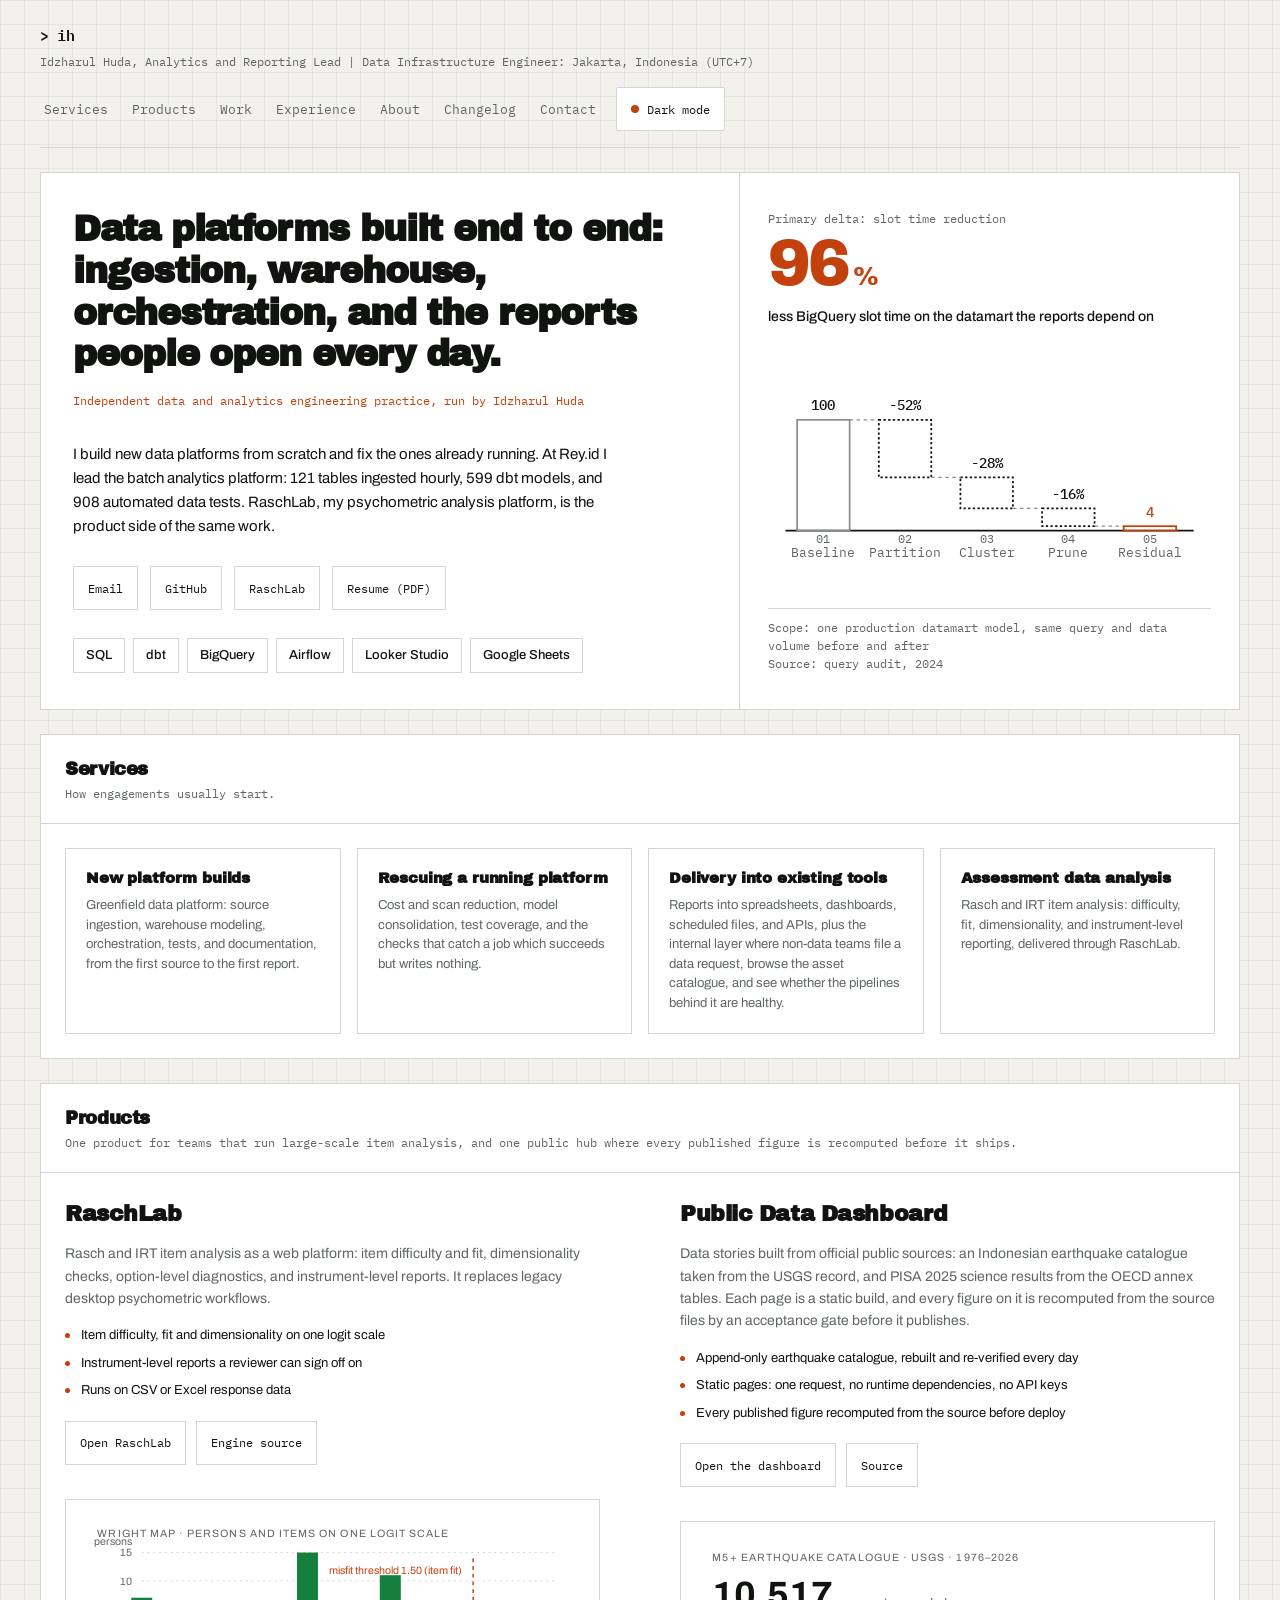
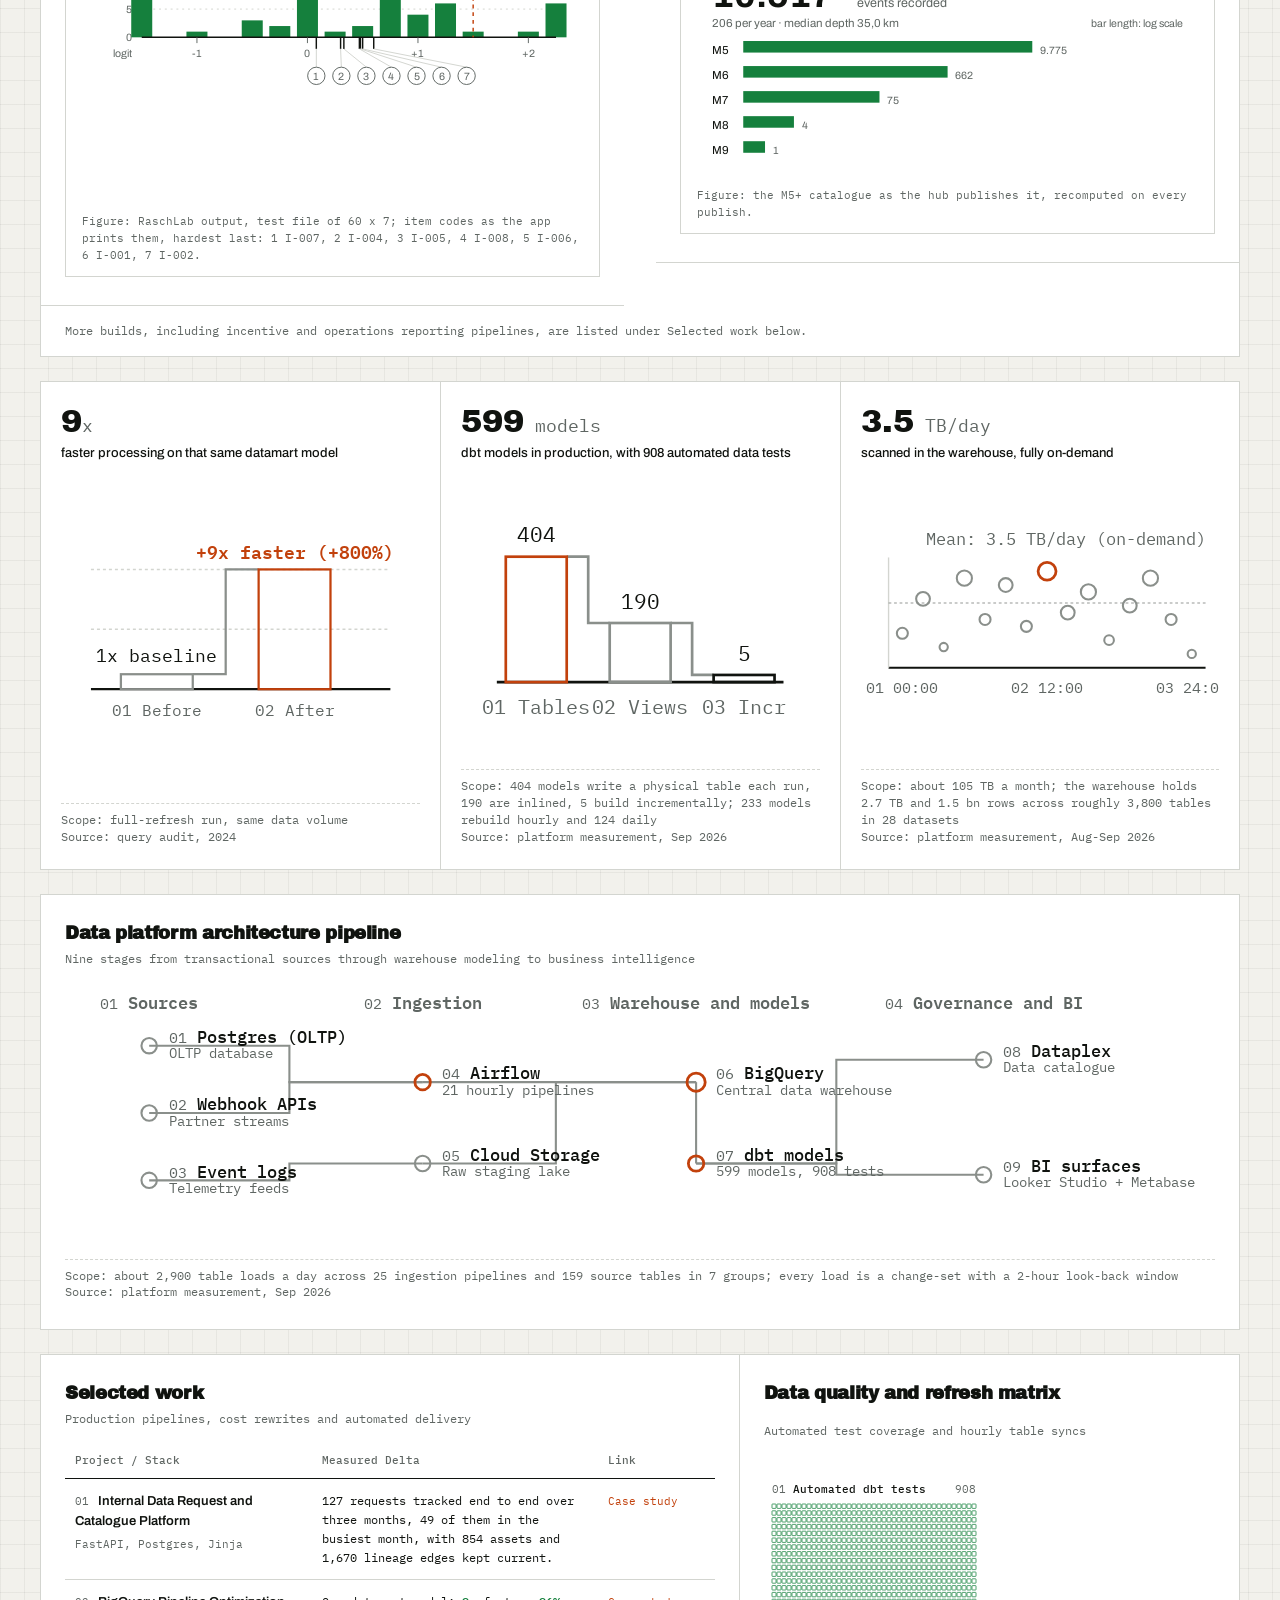
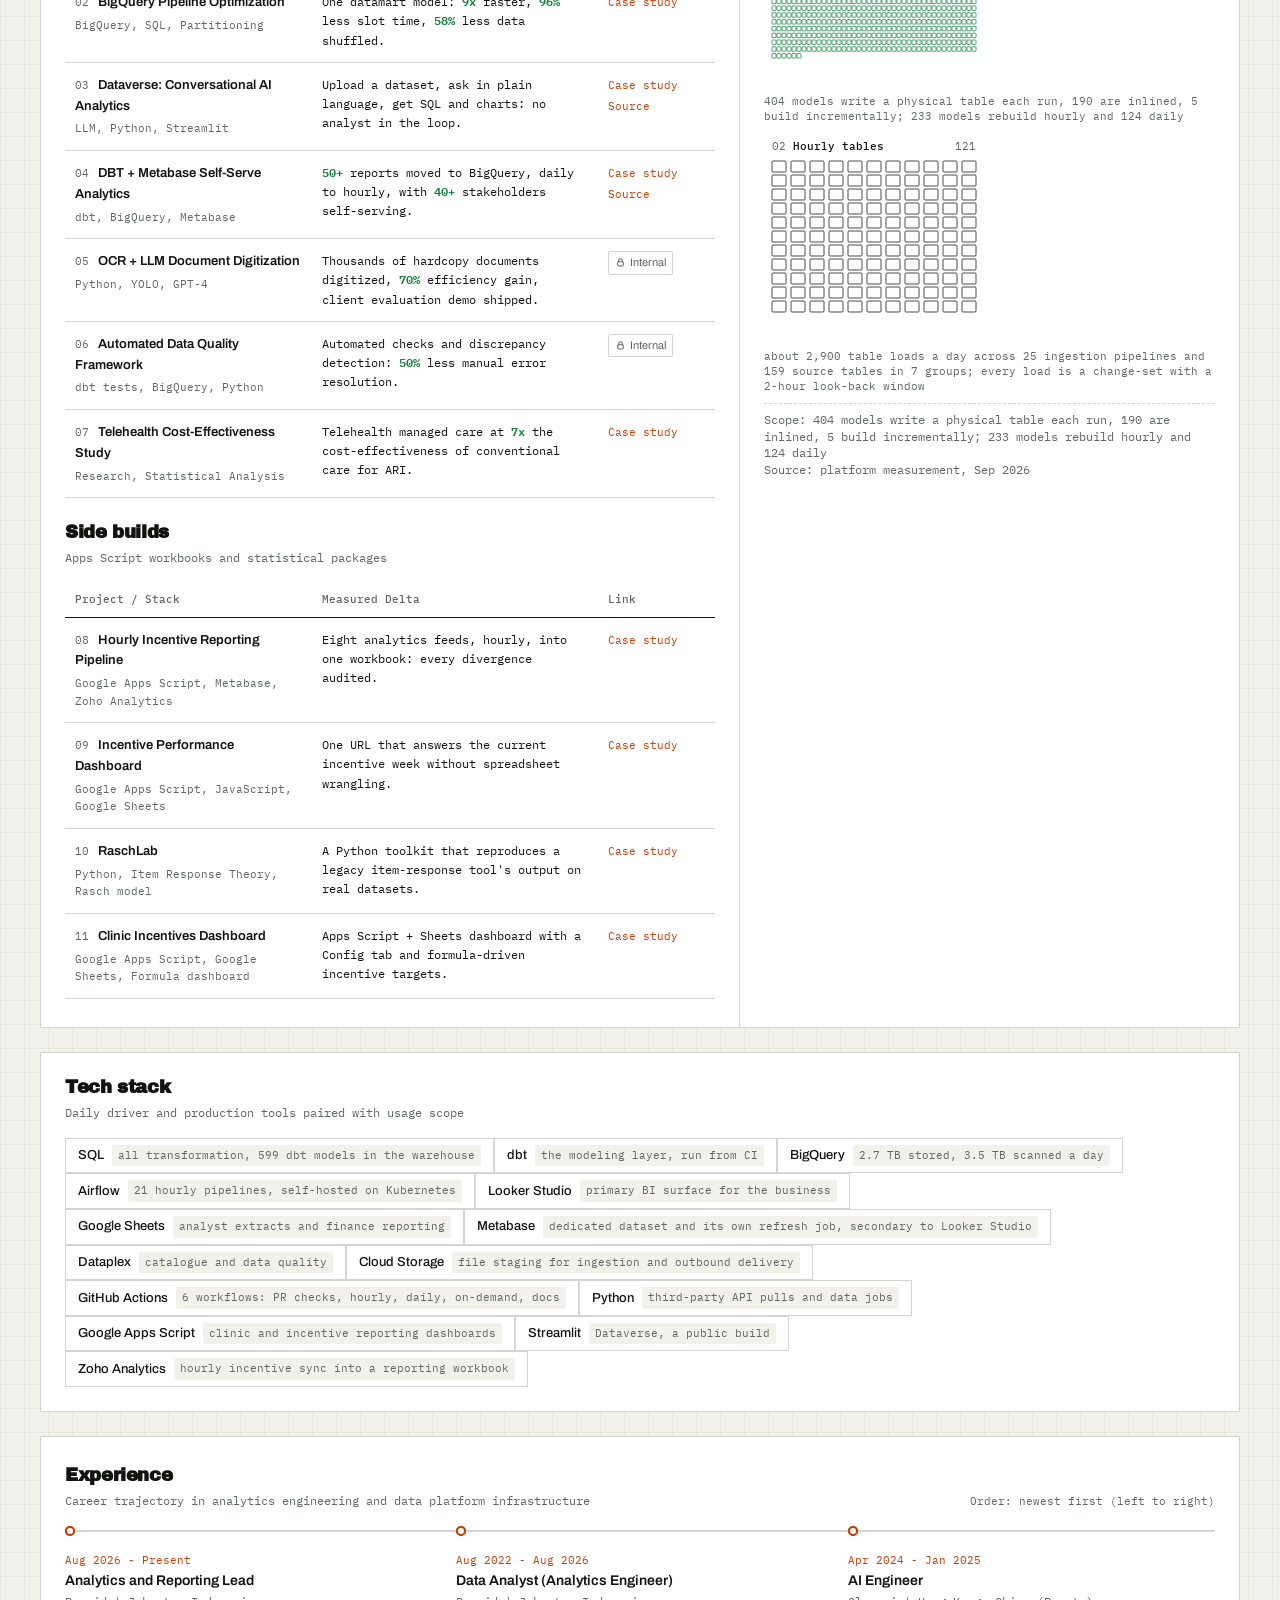
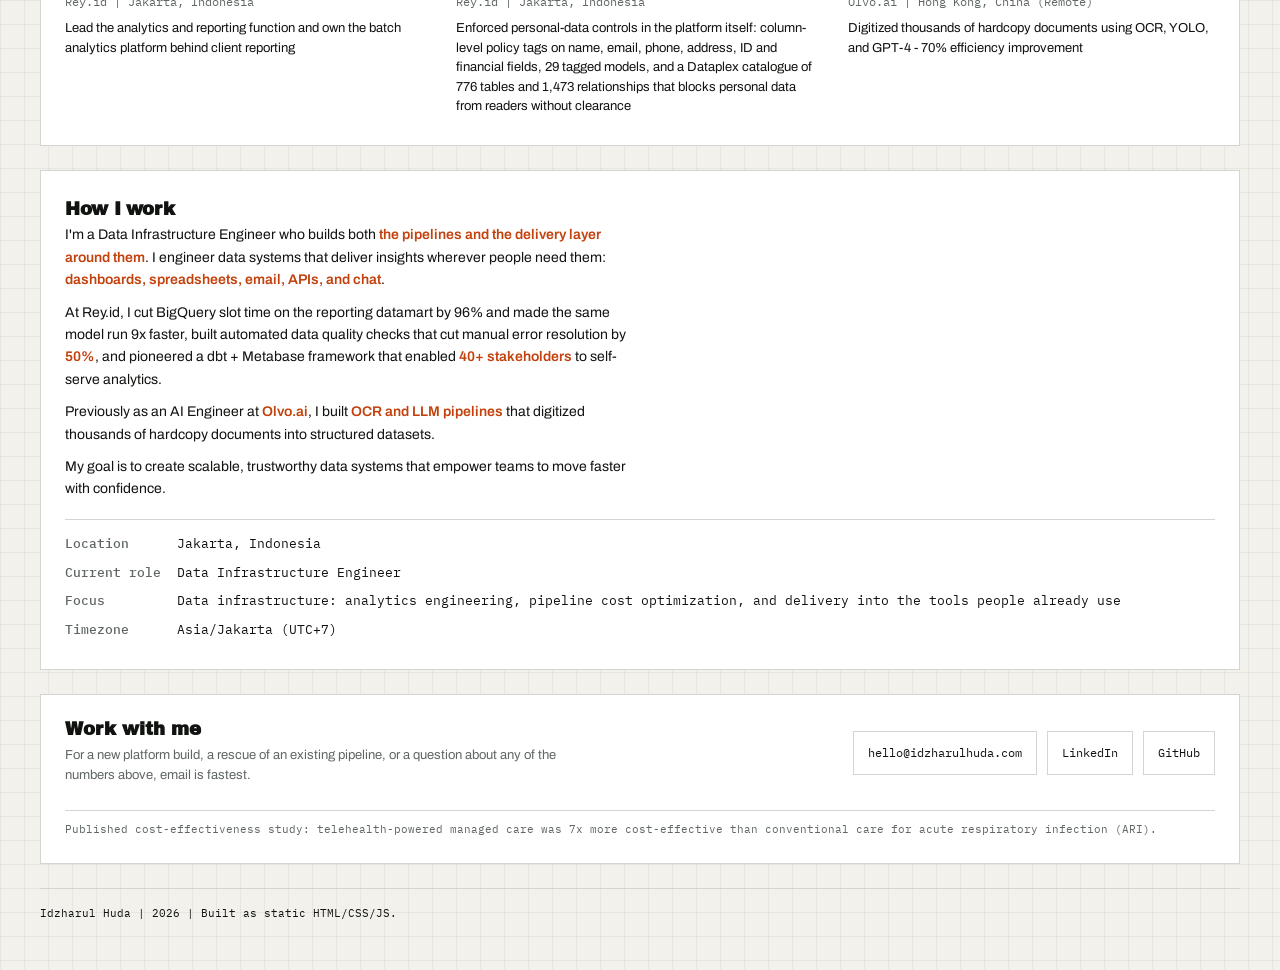
==== commit d8810c22: "Retire internal citations, name the current role, tag the internal cells" ====
--- a/index.html
+++ b/index.html
@@ -4,7 +4,7 @@
   <meta charset="UTF-8">
   <meta name="viewport" content="width=device-width, initial-scale=1.0">
   <title id="page-title">Idzharul Huda | Data Infrastructure Engineer</title>
-  <meta name="description" id="page-meta" content="Data infrastructure engineer in Jakarta. Pipelines, BigQuery cost optimisation, dbt, and headless reporting.">
+  <meta name="description" id="page-meta" content="Data infrastructure engineer in Jakarta. Pipelines, BigQuery cost optimization, dbt, and headless reporting.">
   <meta name="theme-color" content="#07090A">
   <link rel="canonical" href="https://idzharulhuda.com/">
   <link rel="icon" href="favicon.ico" sizes="32x32">
@@ -16,7 +16,7 @@
   <meta property="og:type" content="website">
   <meta property="og:url" content="https://idzharulhuda.com/">
   <meta property="og:title" content="Idzharul Huda | Data Infrastructure Engineer">
-  <meta property="og:description" content="Data infrastructure engineer in Jakarta. Pipelines, BigQuery cost optimisation, dbt, and headless reporting.">
+  <meta property="og:description" content="Data infrastructure engineer in Jakarta. Pipelines, BigQuery cost optimization, dbt, and headless reporting.">
   <meta property="og:site_name" content="Idzharul Huda">
   <meta property="og:locale" content="en_US">
   <meta property="og:image" content="https://idzharulhuda.com/assets/og-card.png">
@@ -27,7 +27,7 @@
   <!-- Twitter -->
   <meta name="twitter:card" content="summary_large_image">
   <meta name="twitter:title" content="Idzharul Huda | Data Infrastructure Engineer">
-  <meta name="twitter:description" content="Data infrastructure engineer in Jakarta. Pipelines, BigQuery cost optimisation, dbt, and headless reporting.">
+  <meta name="twitter:description" content="Data infrastructure engineer in Jakarta. Pipelines, BigQuery cost optimization, dbt, and headless reporting.">
   <meta name="twitter:image" content="https://idzharulhuda.com/assets/og-card.png">
 
   <link rel="preconnect" href="https://fonts.googleapis.com">
@@ -79,7 +79,7 @@
       <div class="header-inner">
         <div class="identity-block">
           <a class="brand" href="#top" id="brand-logo">&gt; ih</a>
-          <p class="person-role">Idzharul Huda, Data Infrastructure Engineer: Jakarta, Indonesia (UTC+7)</p>
+          <p class="person-role">Idzharul Huda, Analytics and Reporting Lead | Data Infrastructure Engineer: Jakarta, Indonesia (UTC+7)</p>
         </div>
         <div class="header-actions">
           <nav class="nav" aria-label="Main navigation">
@@ -170,7 +170,7 @@
         <ul class="sv-grid">
           <li class="sv-card">
             <h3 class="sv-title">New platform builds</h3>
-            <p class="sv-text">Greenfield data platform: source ingestion, warehouse modelling, orchestration, tests, and documentation, from the first source to the first report.</p>
+            <p class="sv-text">Greenfield data platform: source ingestion, warehouse modeling, orchestration, tests, and documentation, from the first source to the first report.</p>
           </li>
           <li class="sv-card">
             <h3 class="sv-title">Rescuing a running platform</h3>
@@ -196,7 +196,7 @@
         <article class="pr-flag">
           <div class="pr-flag-main">
             <h3 class="pr-name">RaschLab</h3>
-            <p class="pr-text">Rasch and IRT item analysis as a web platform: item difficulty and fit, dimensionality checks, option-level diagnostics, and instrument-level reports. It replaces desktop Winsteps-style workflows.</p>
+            <p class="pr-text">Rasch and IRT item analysis as a web platform: item difficulty and fit, dimensionality checks, option-level diagnostics, and instrument-level reports. It replaces legacy desktop psychometric workflows.</p>
             <ul class="pr-points">
               <li>Item difficulty, fit and dimensionality on one logit scale</li>
               <li>Instrument-level reports a reviewer can sign off on</li>
--- a/styles.css
+++ b/styles.css
@@ -628,6 +628,25 @@
   color: var(--muted);
 }
 
+.tag-internal {
+  display: inline-flex;
+  white-space: nowrap;
+  align-items: center;
+  gap: 4px;
+  padding: 2px 6px;
+  border: 1px solid var(--line);
+  border-radius: 2px;
+  font-size: 11px;
+  color: var(--muted);
+  cursor: default;
+}
+
+.tag-internal svg {
+  width: 11px;
+  height: 11px;
+  flex: 0 0 auto;
+}
+
 .project-delta {
   font-size: 12px;
   color: var(--ink);
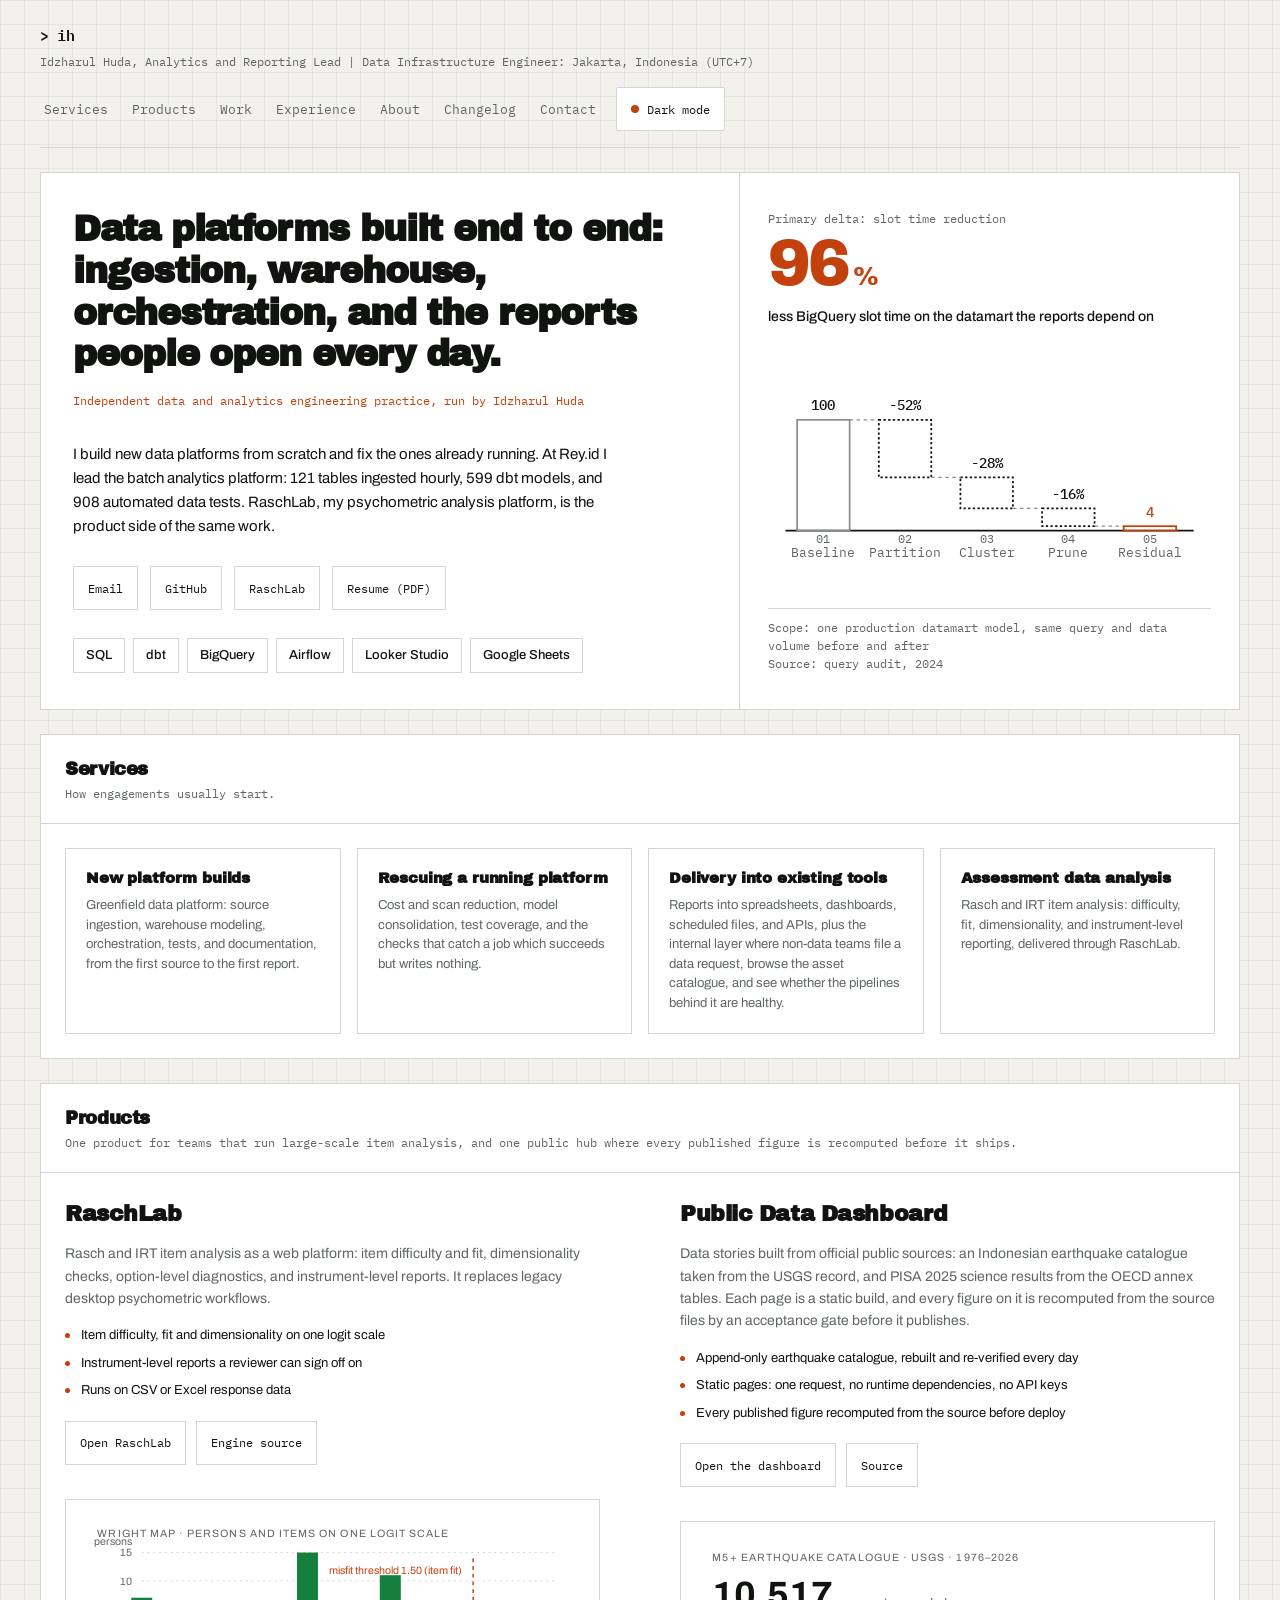
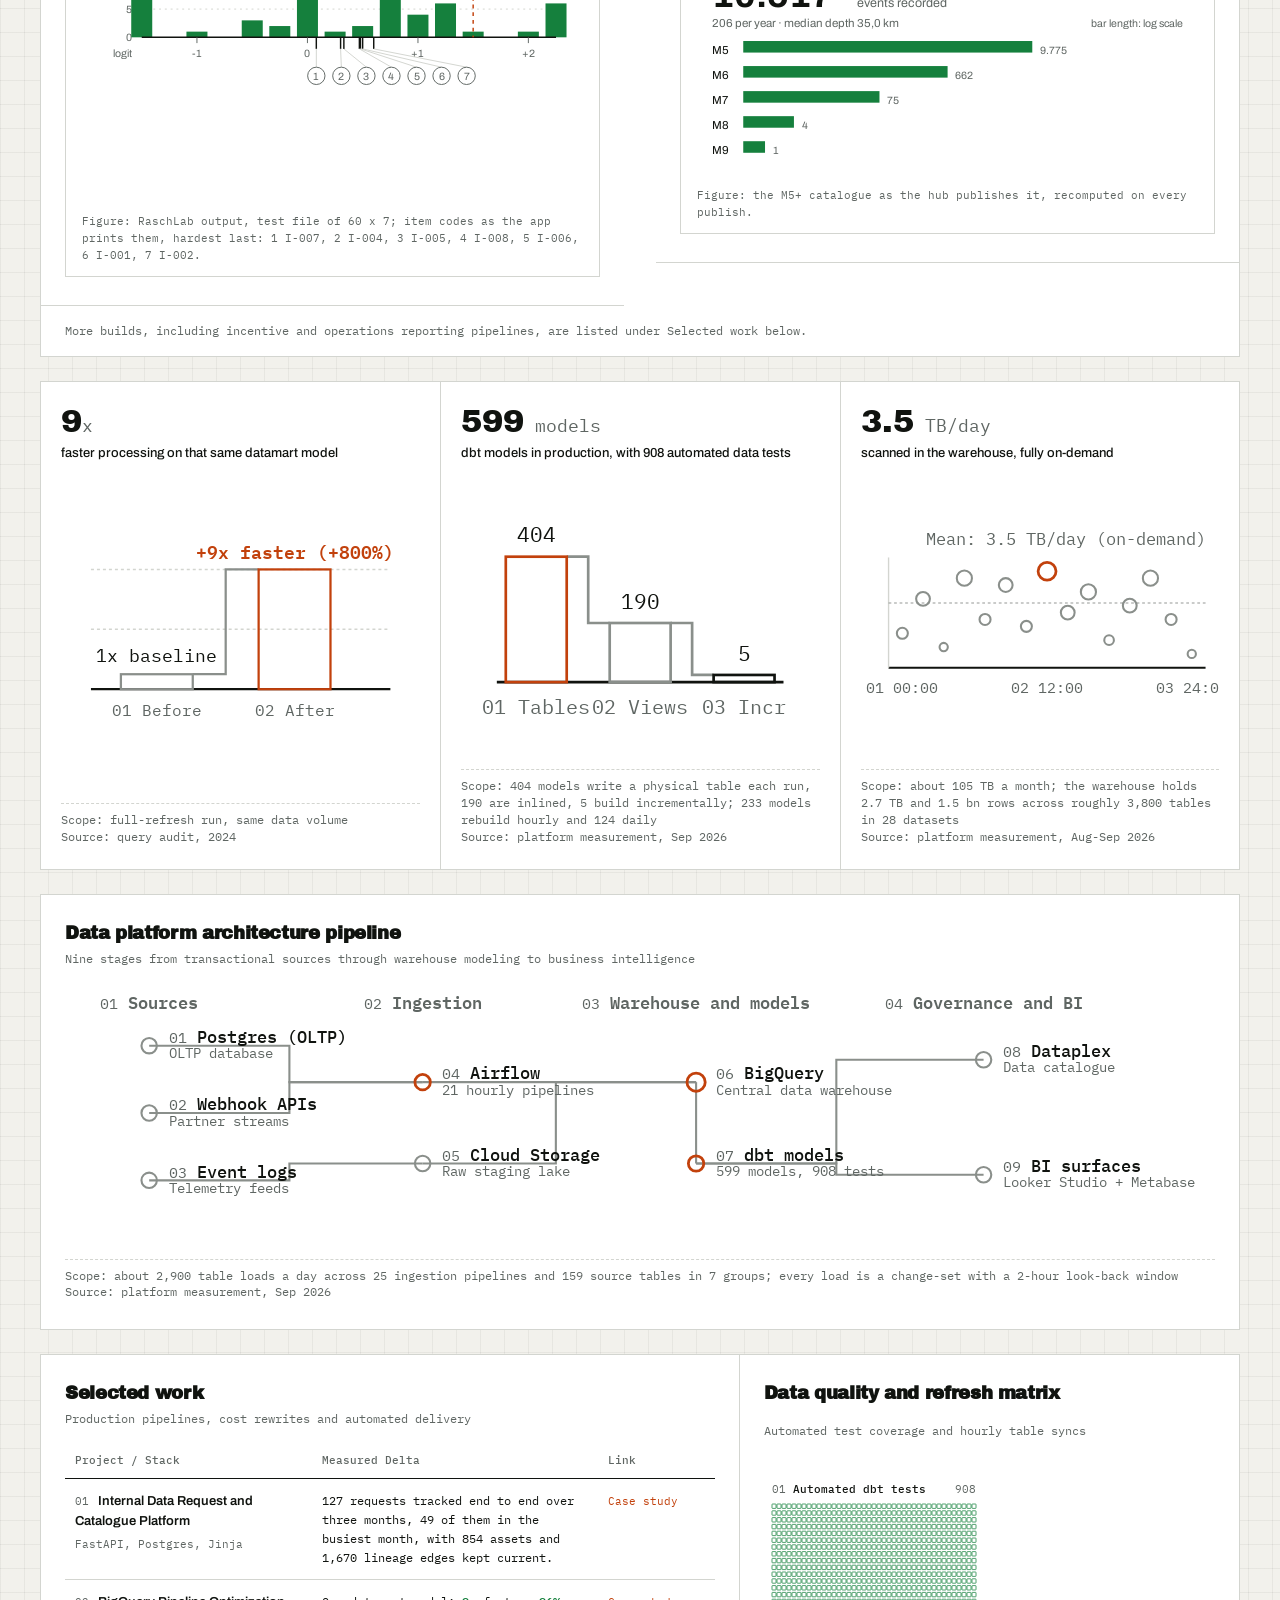
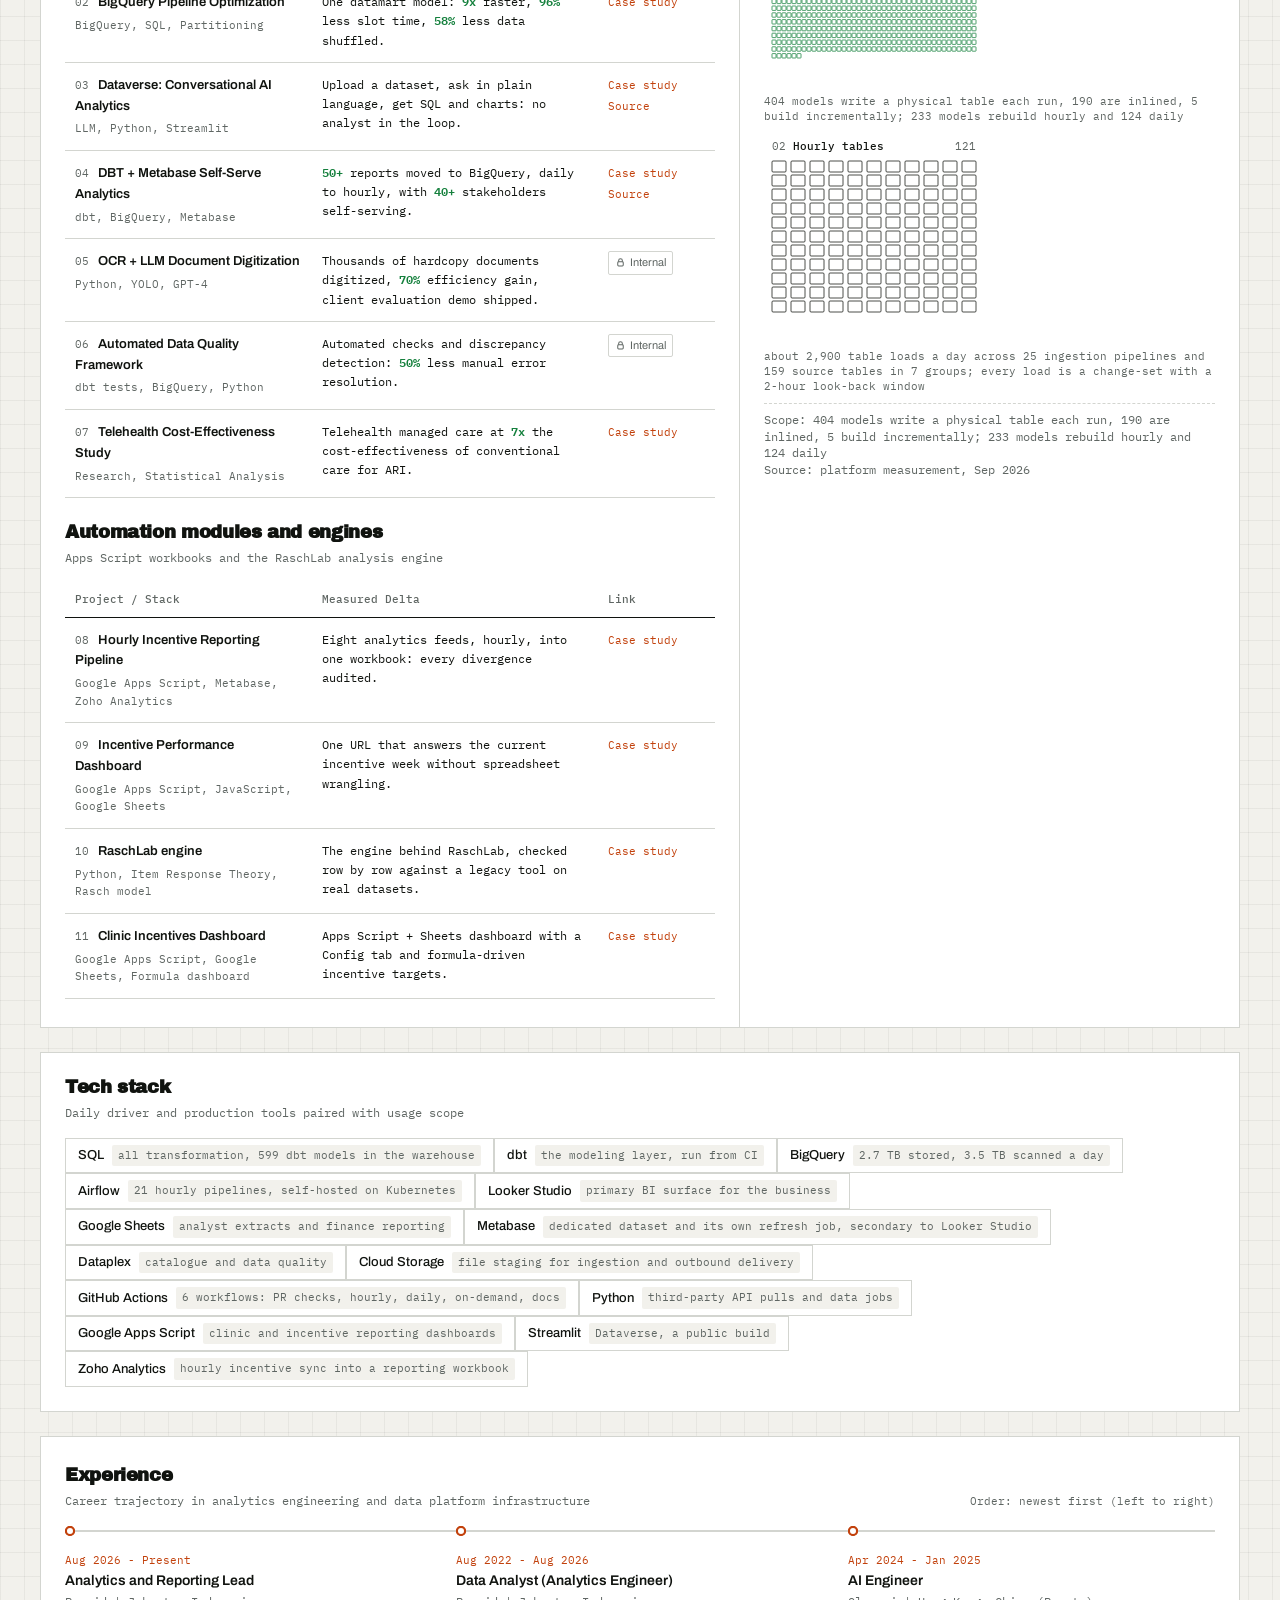
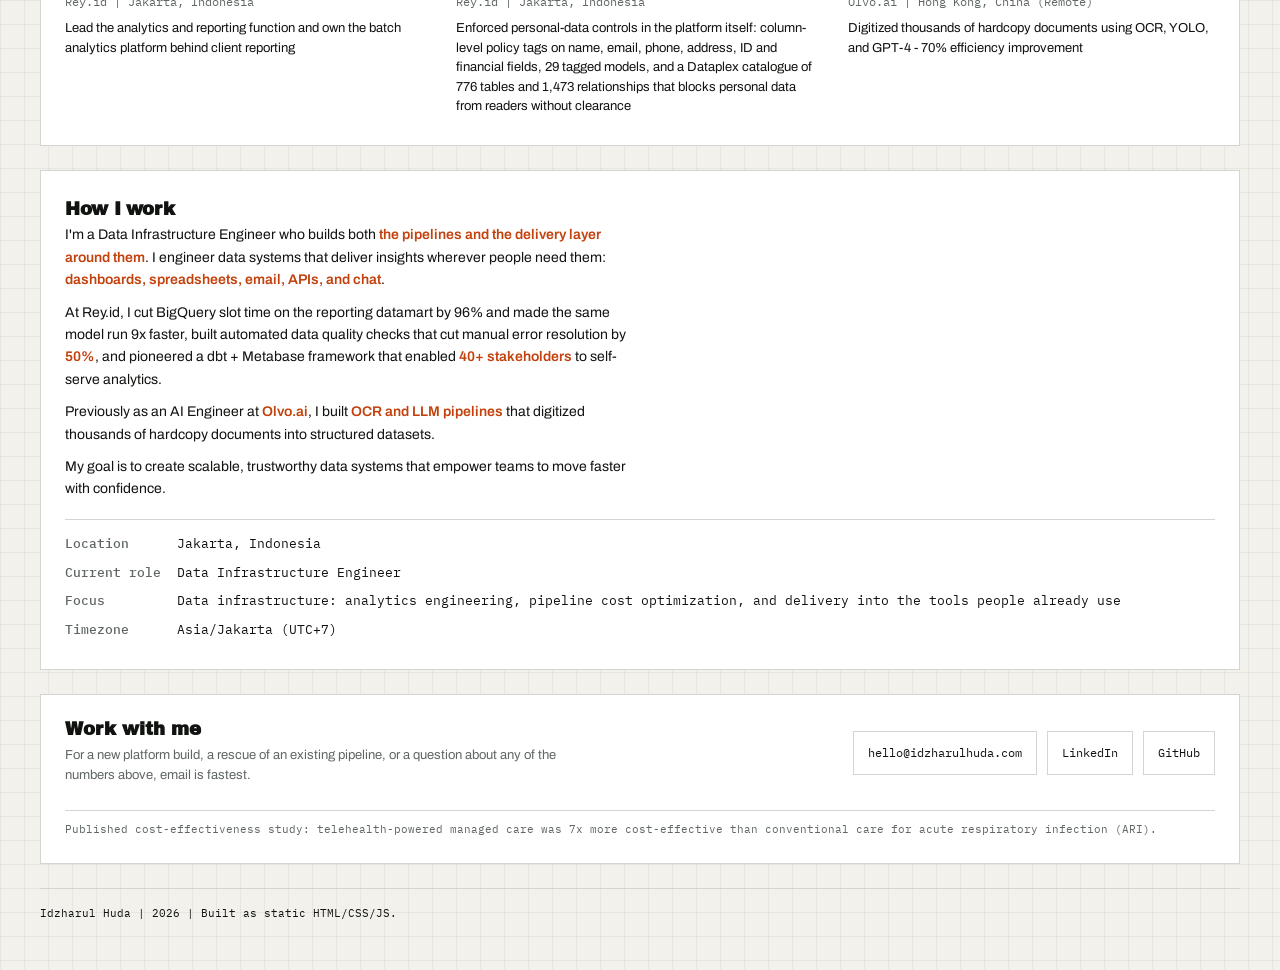
==== commit a15dd3cd: "Label the automation band and name the RaschLab entry as the engine" ====
--- a/index.html
+++ b/index.html
@@ -255,8 +255,8 @@
           <p class="section-sub">Production pipelines, cost rewrites and automated delivery</p>
           <div class="projects-grid" id="projects-grid"></div>
 
-          <h3 class="section-heading sub-heading">Side builds</h3>
-          <p class="section-sub">Apps Script workbooks and statistical packages</p>
+          <h3 class="section-heading sub-heading">Automation modules and engines</h3>
+          <p class="section-sub">Apps Script workbooks and the RaschLab analysis engine</p>
           <div class="sidebuilds-grid" id="sidebuilds-grid"></div>
         </div>
 
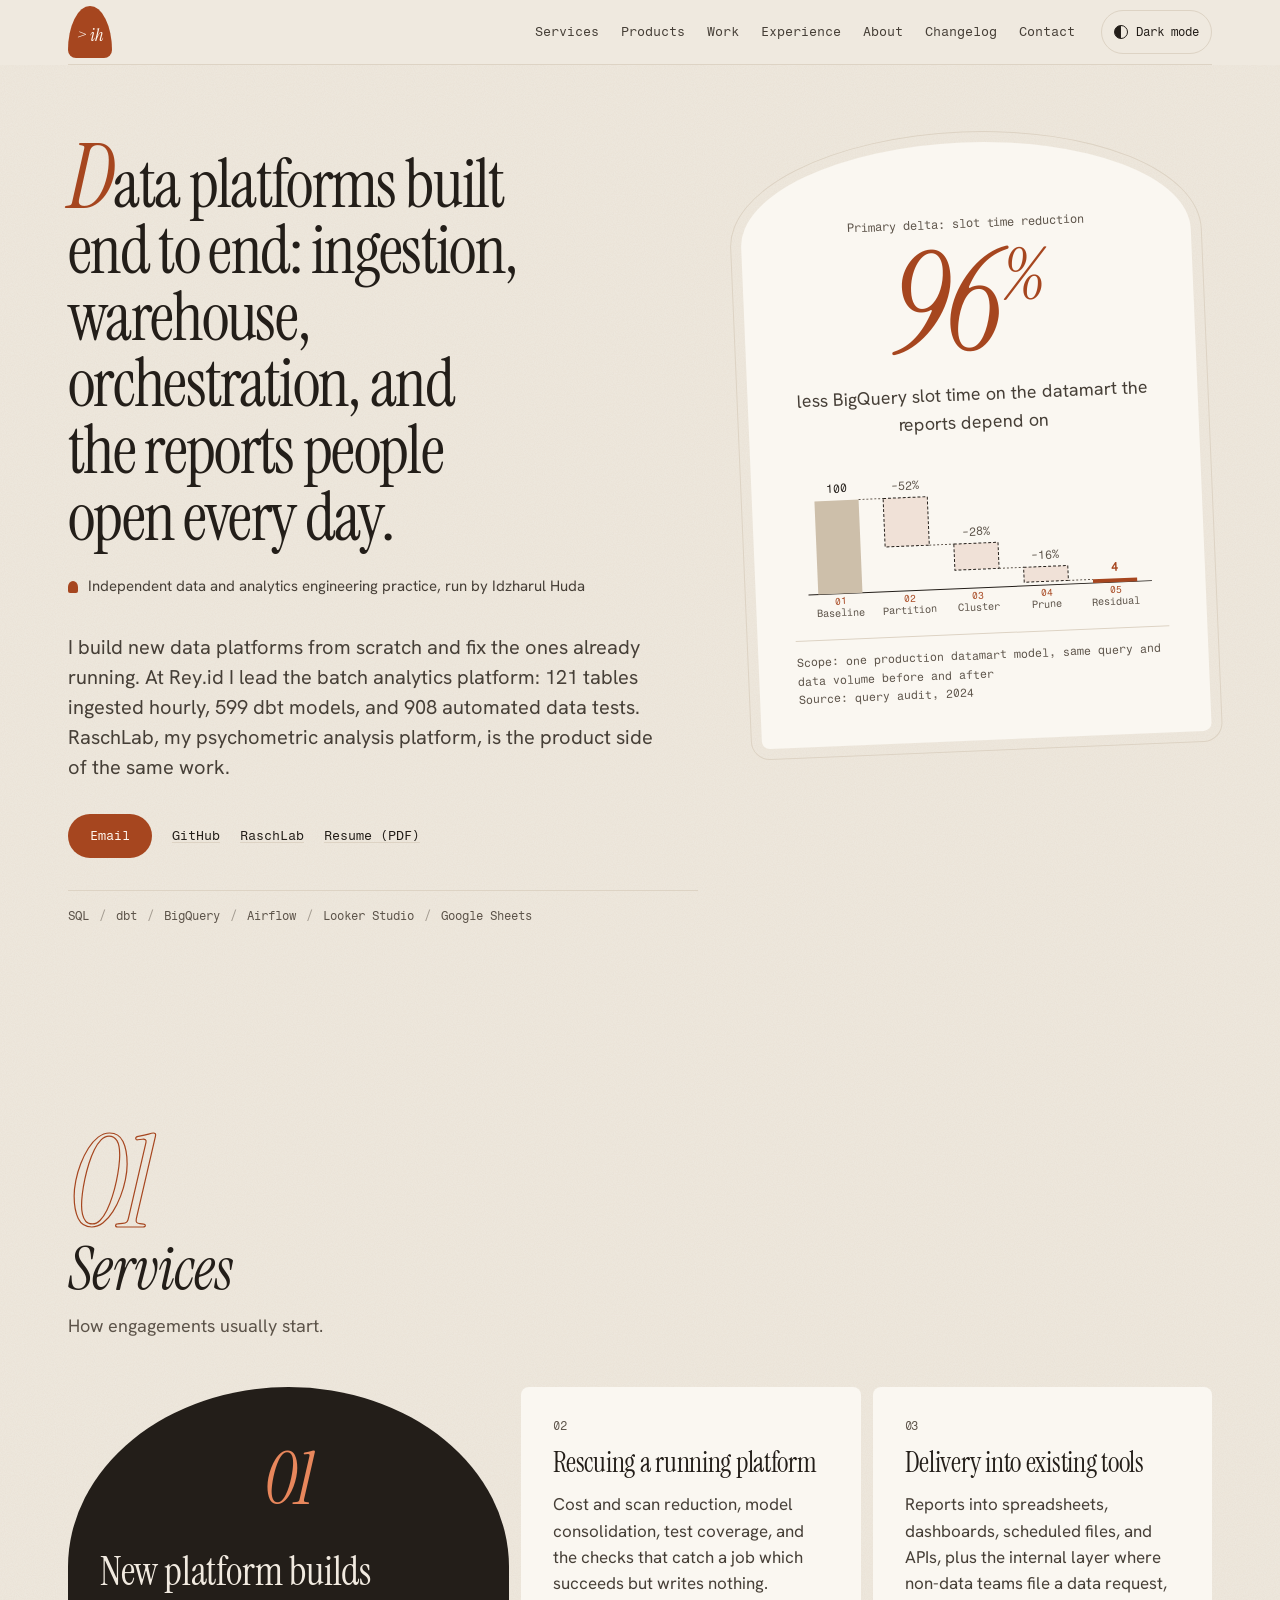
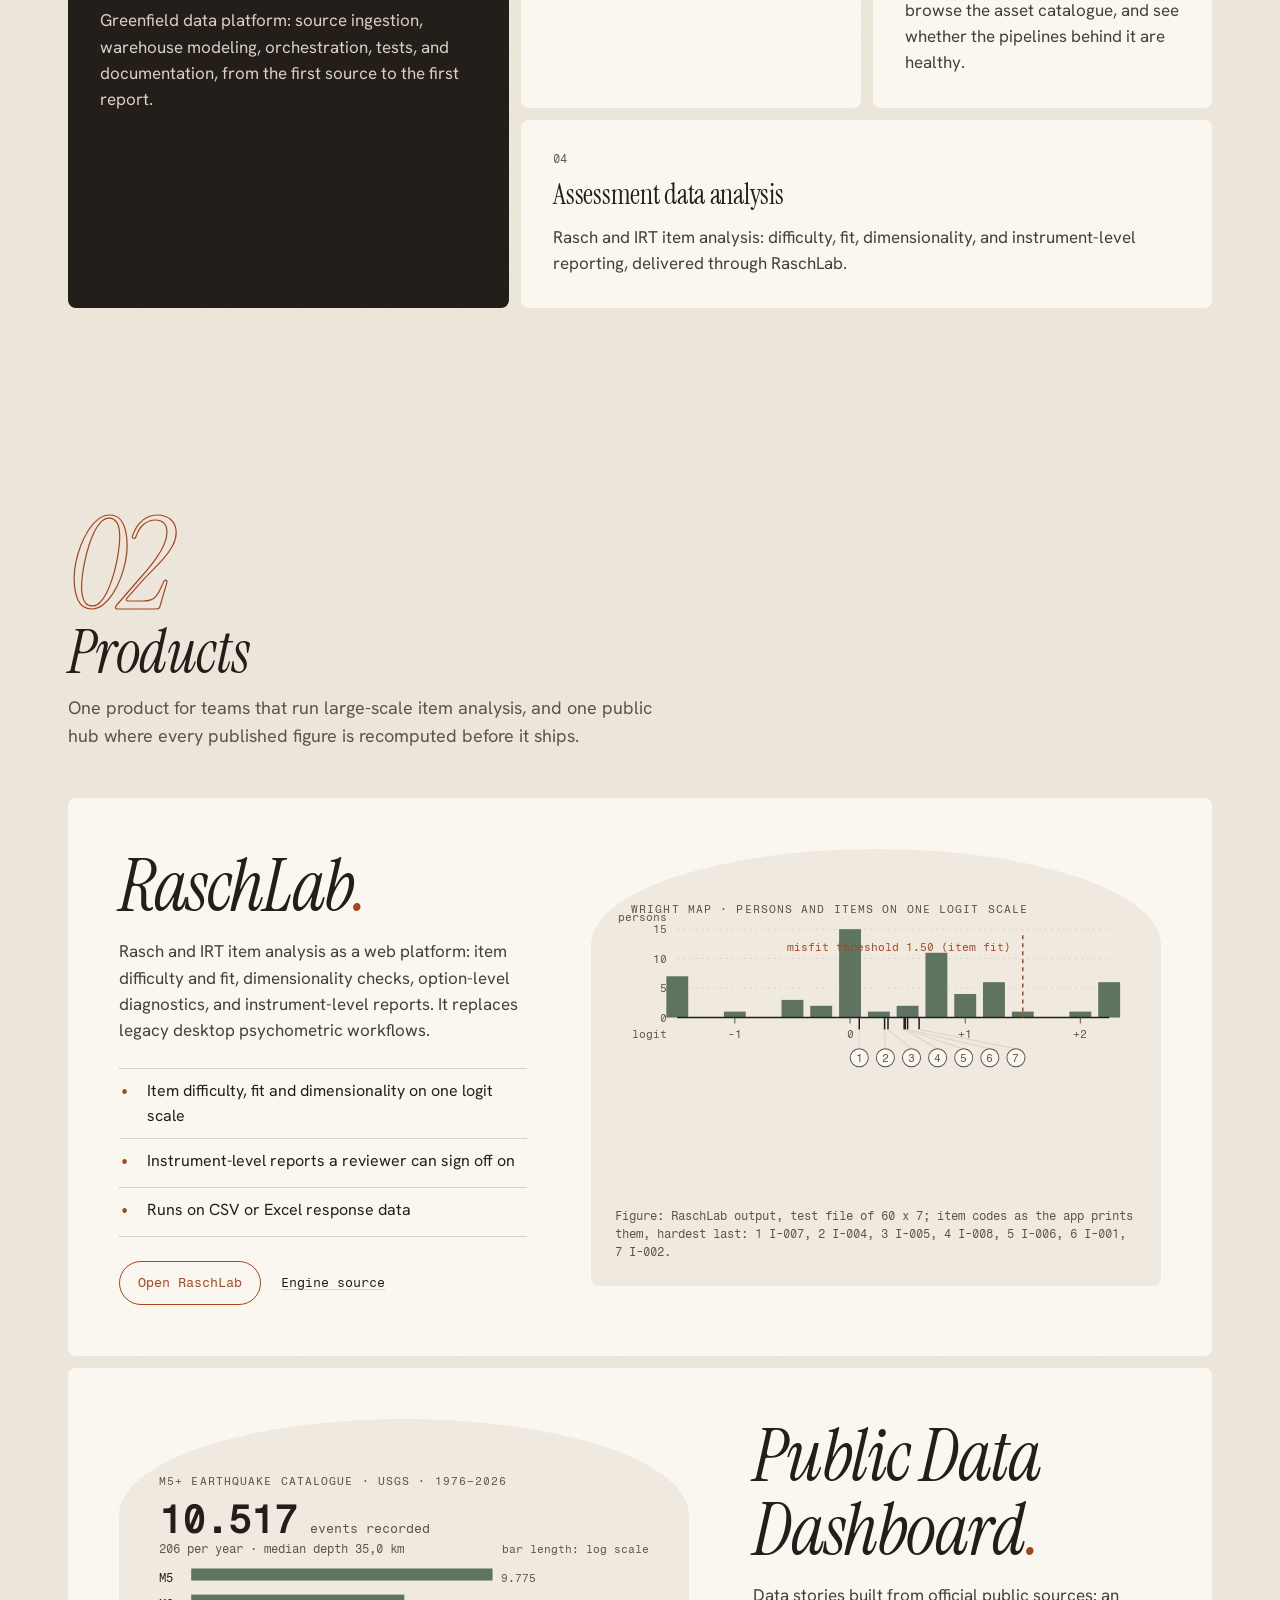
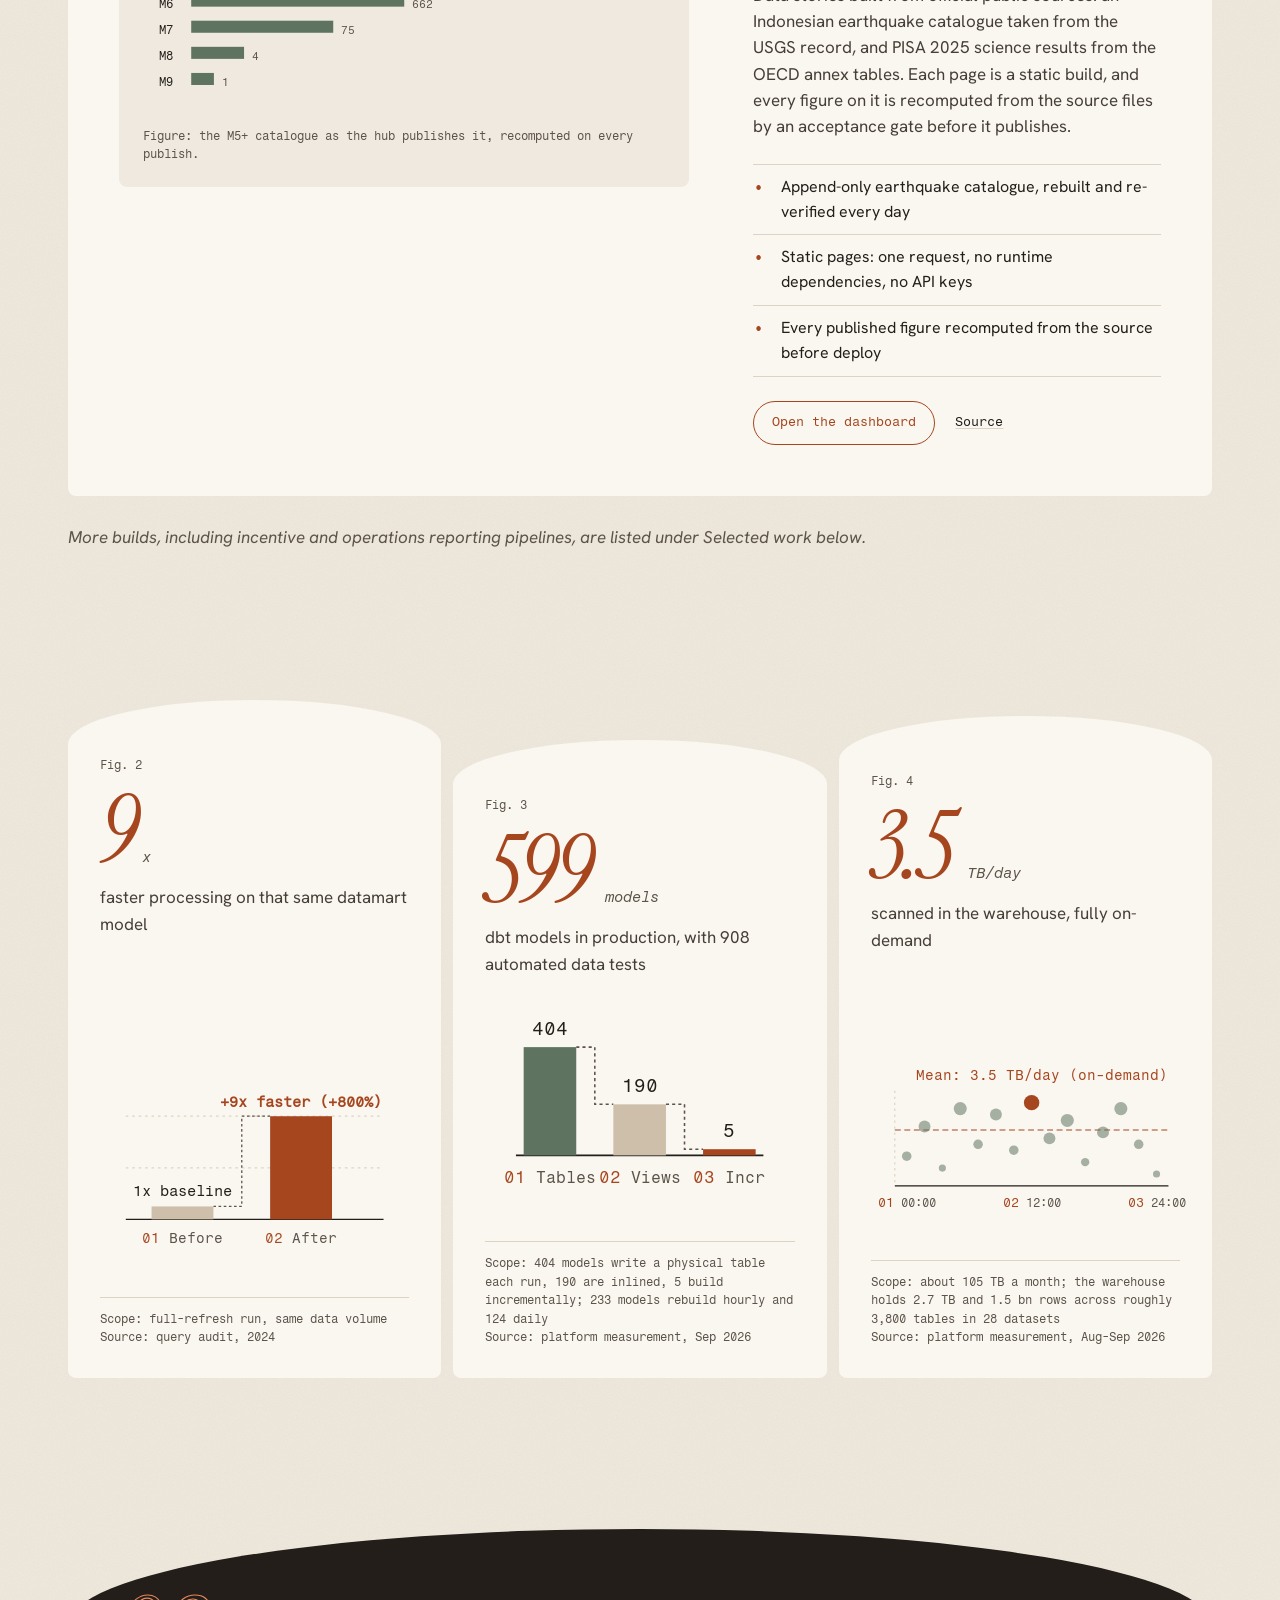
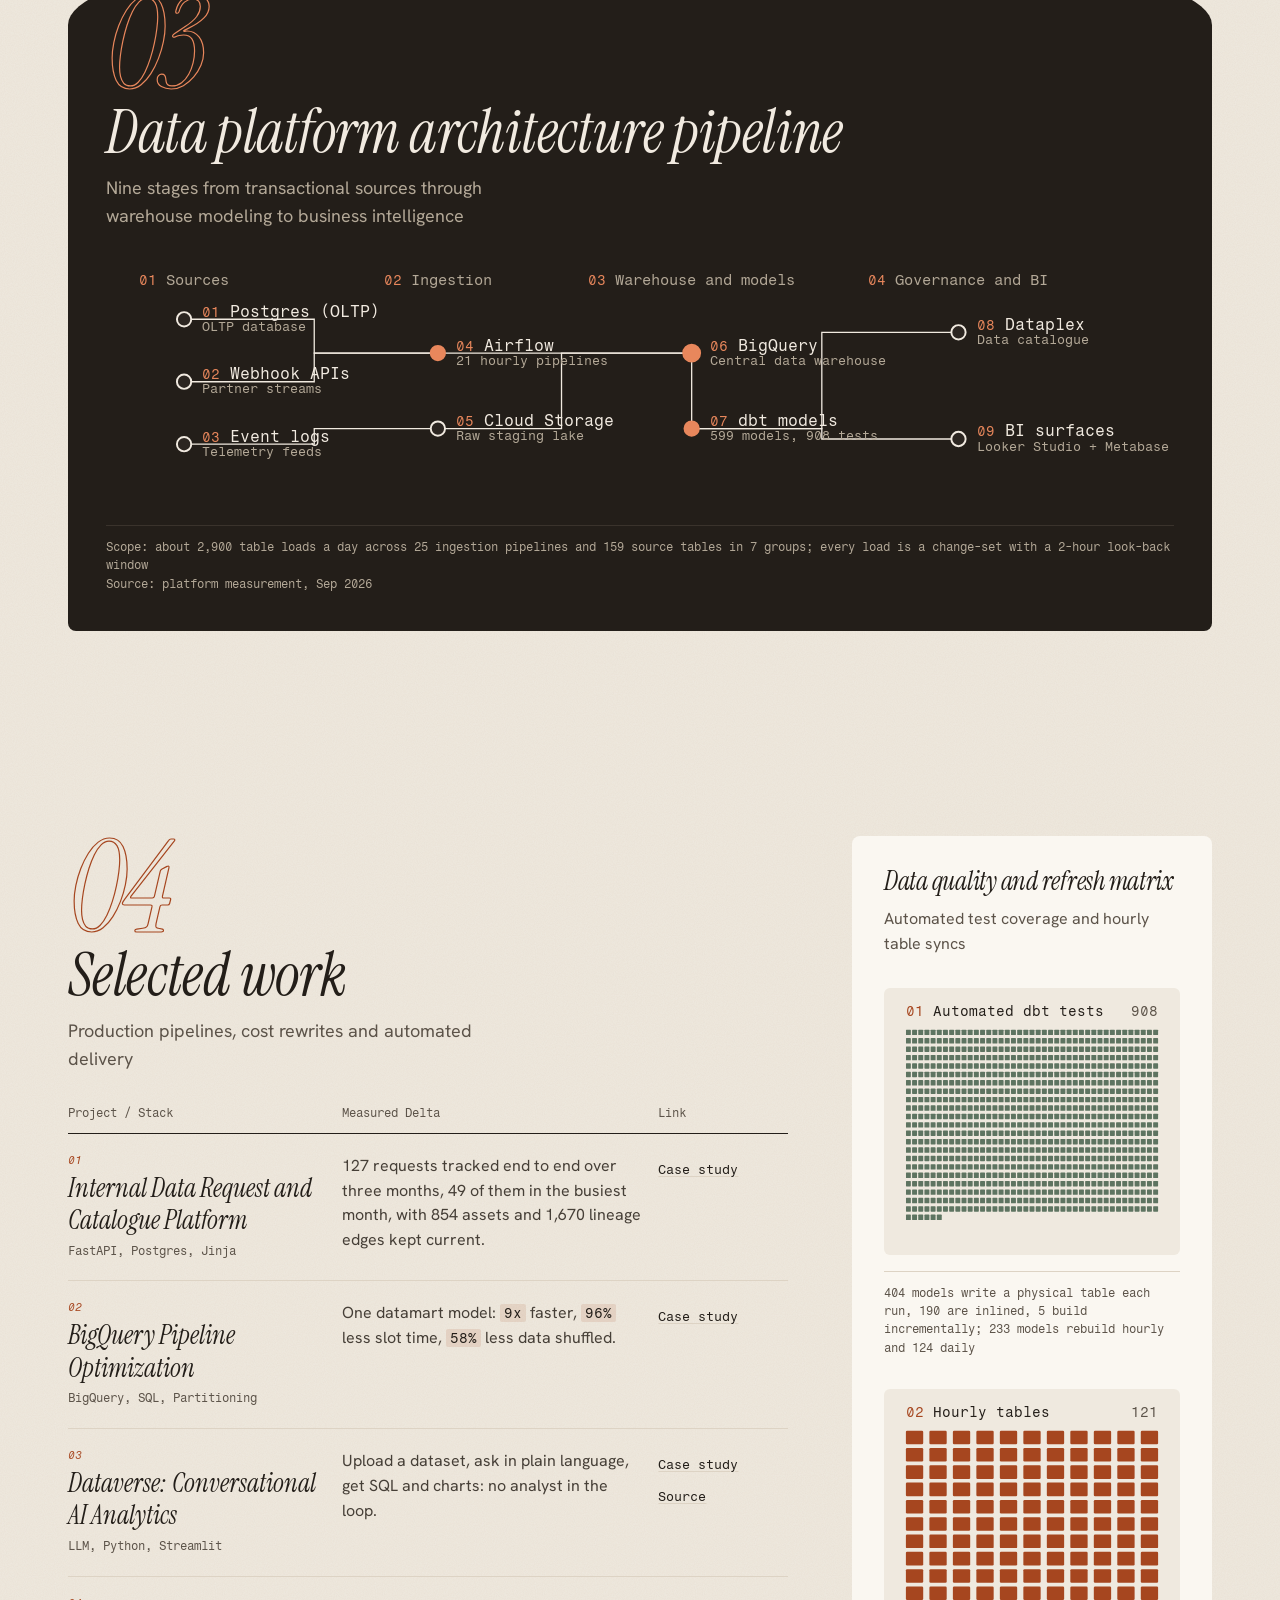
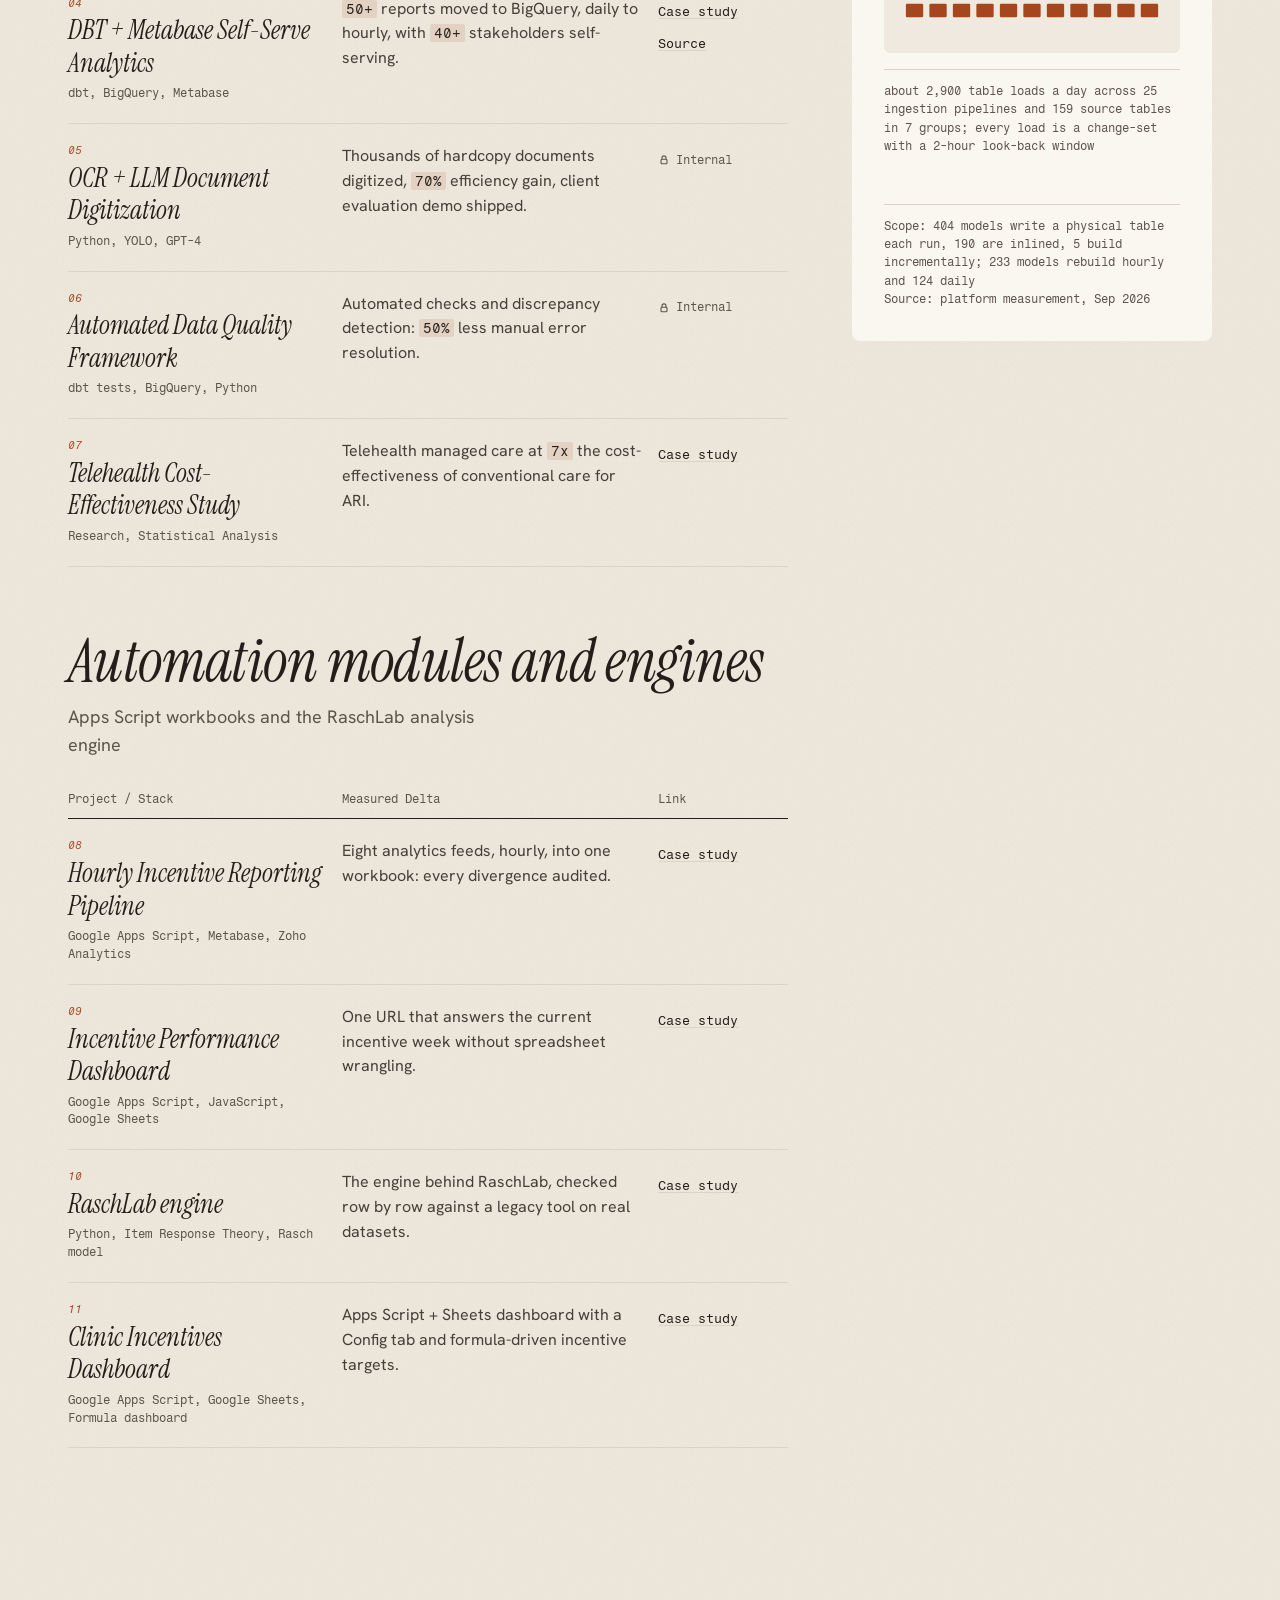
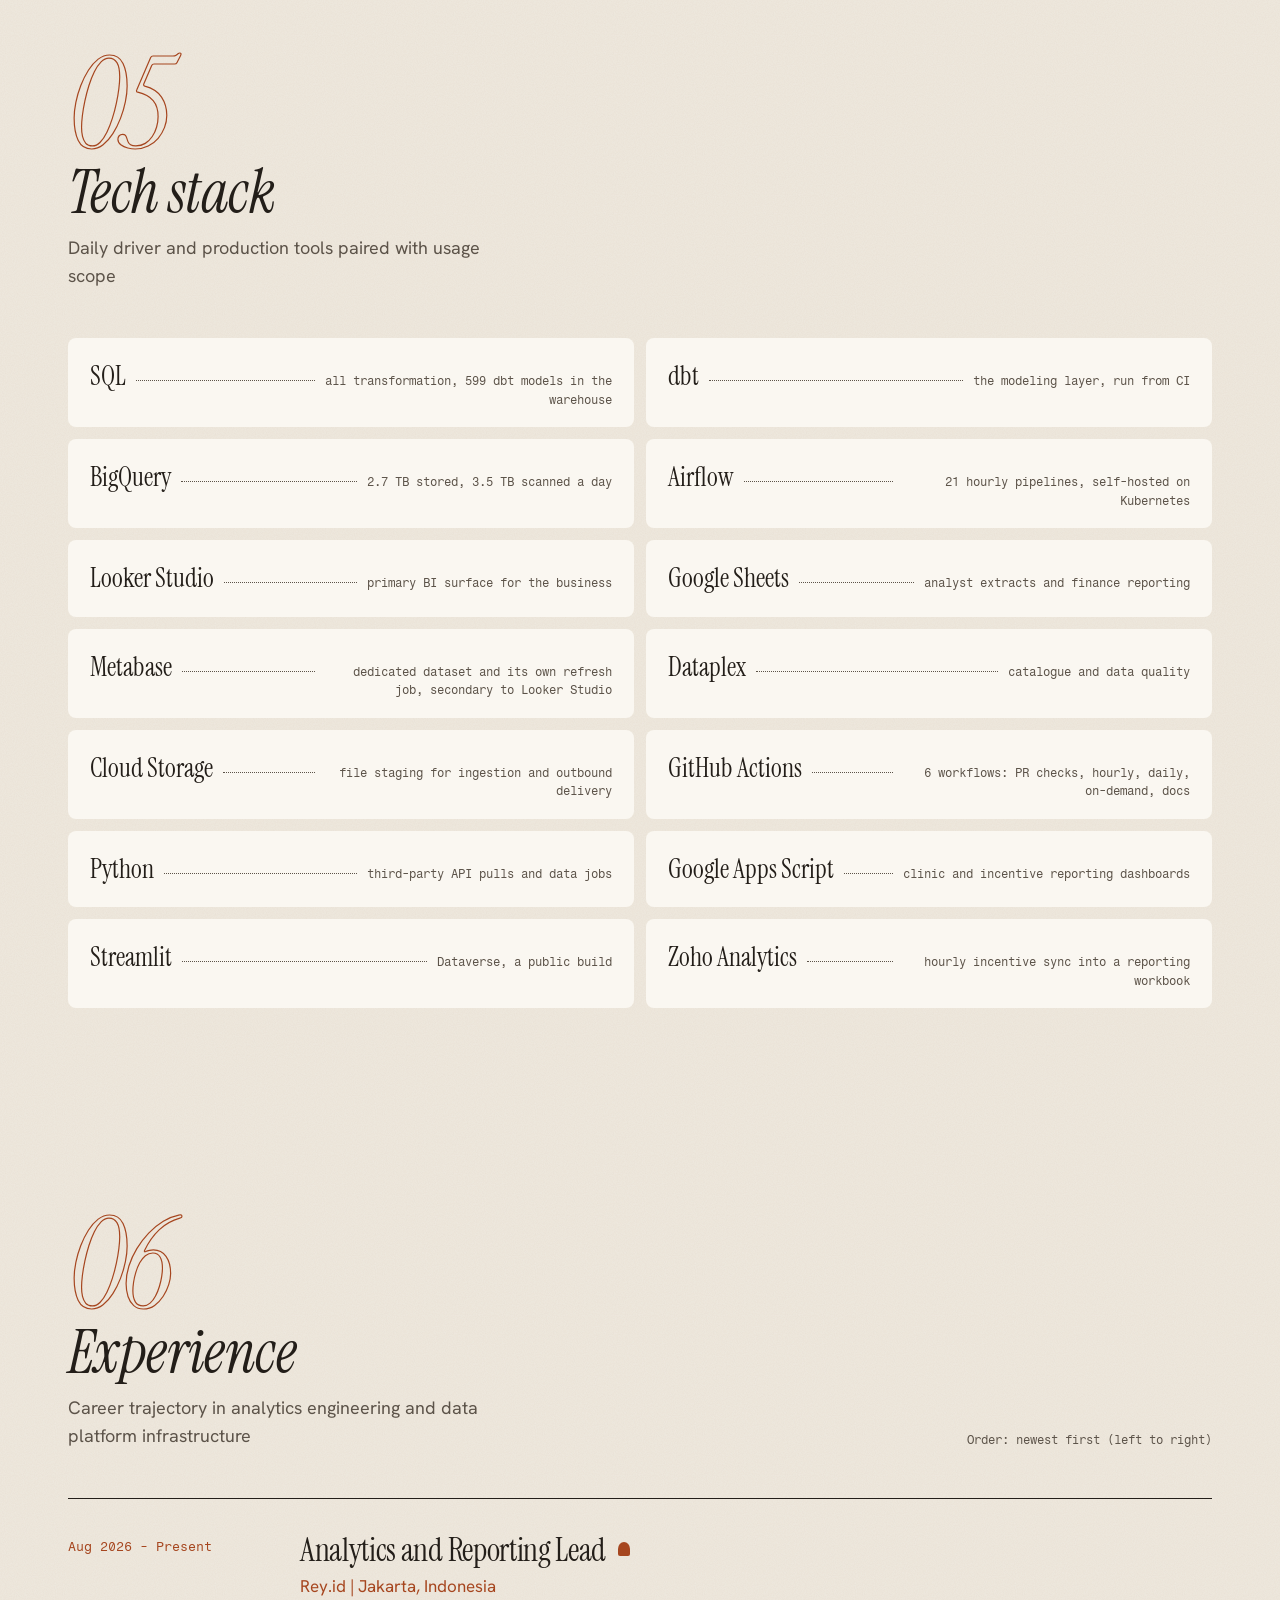
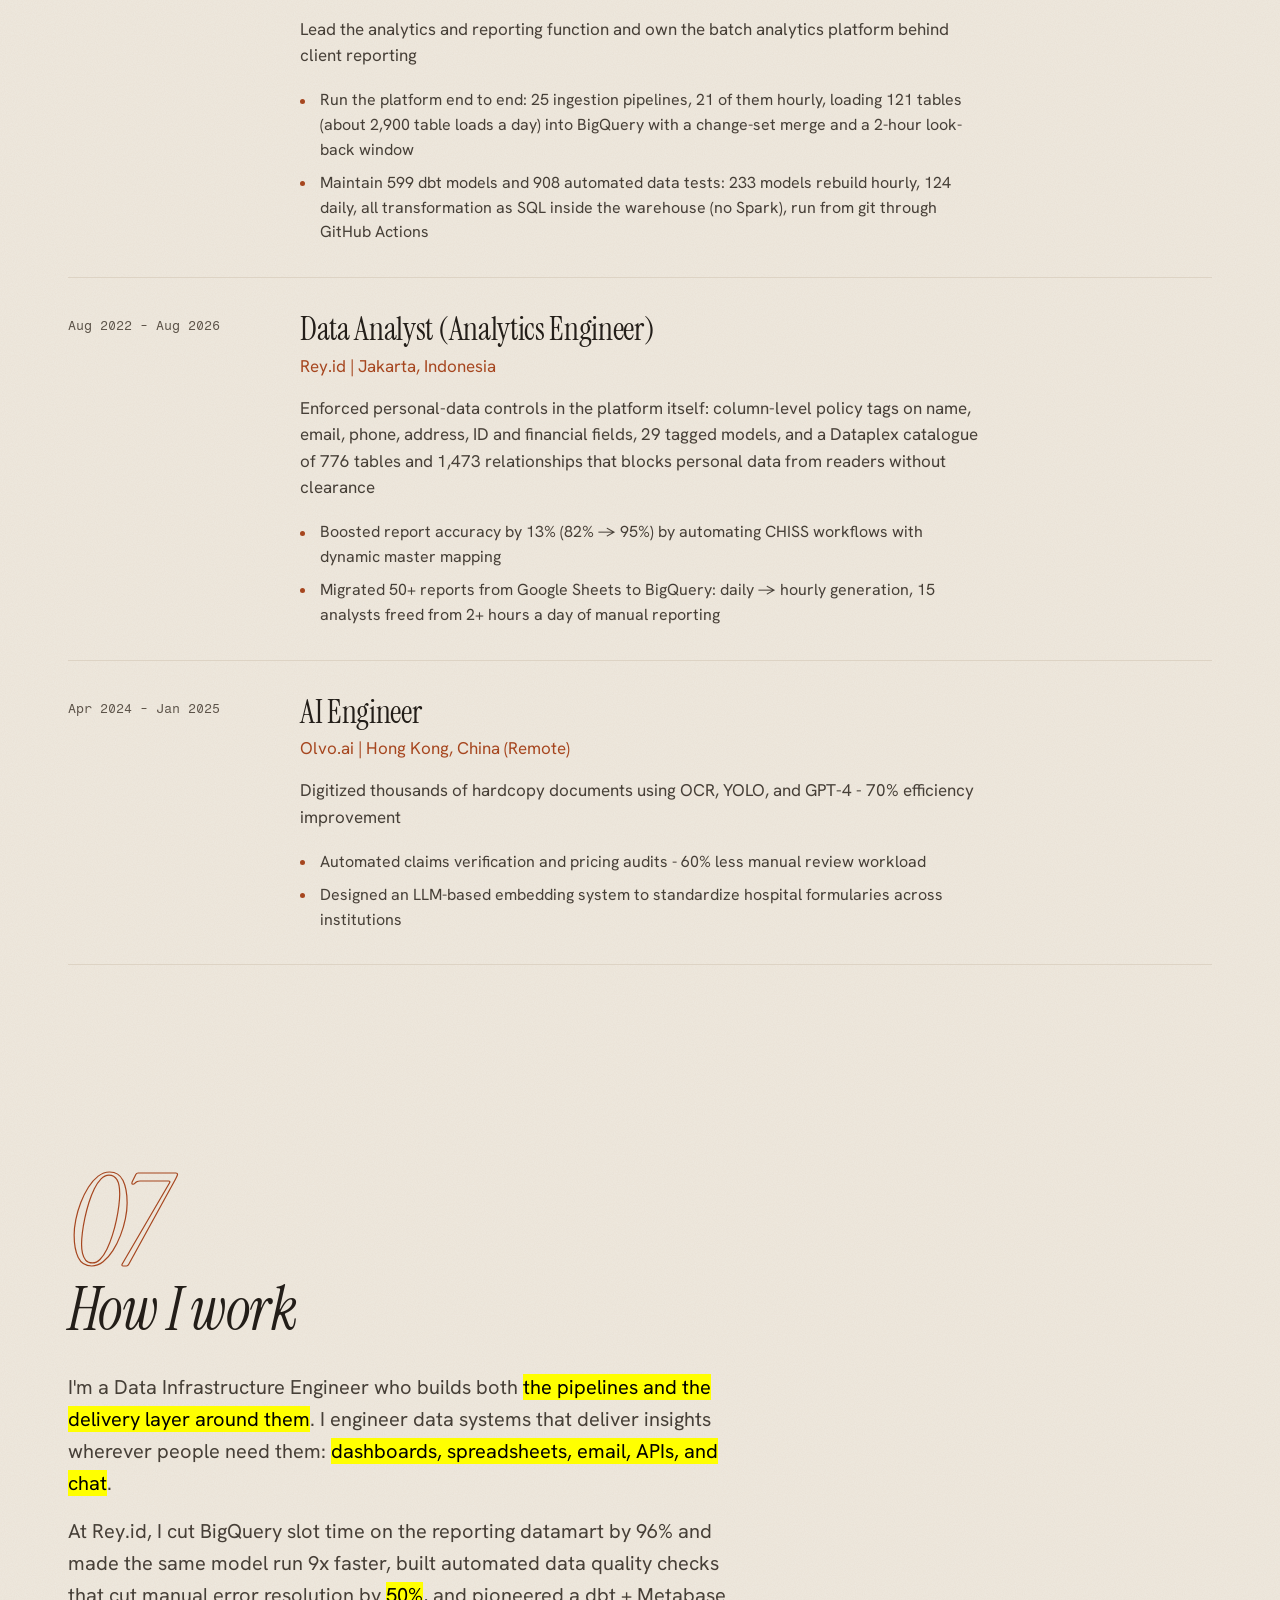
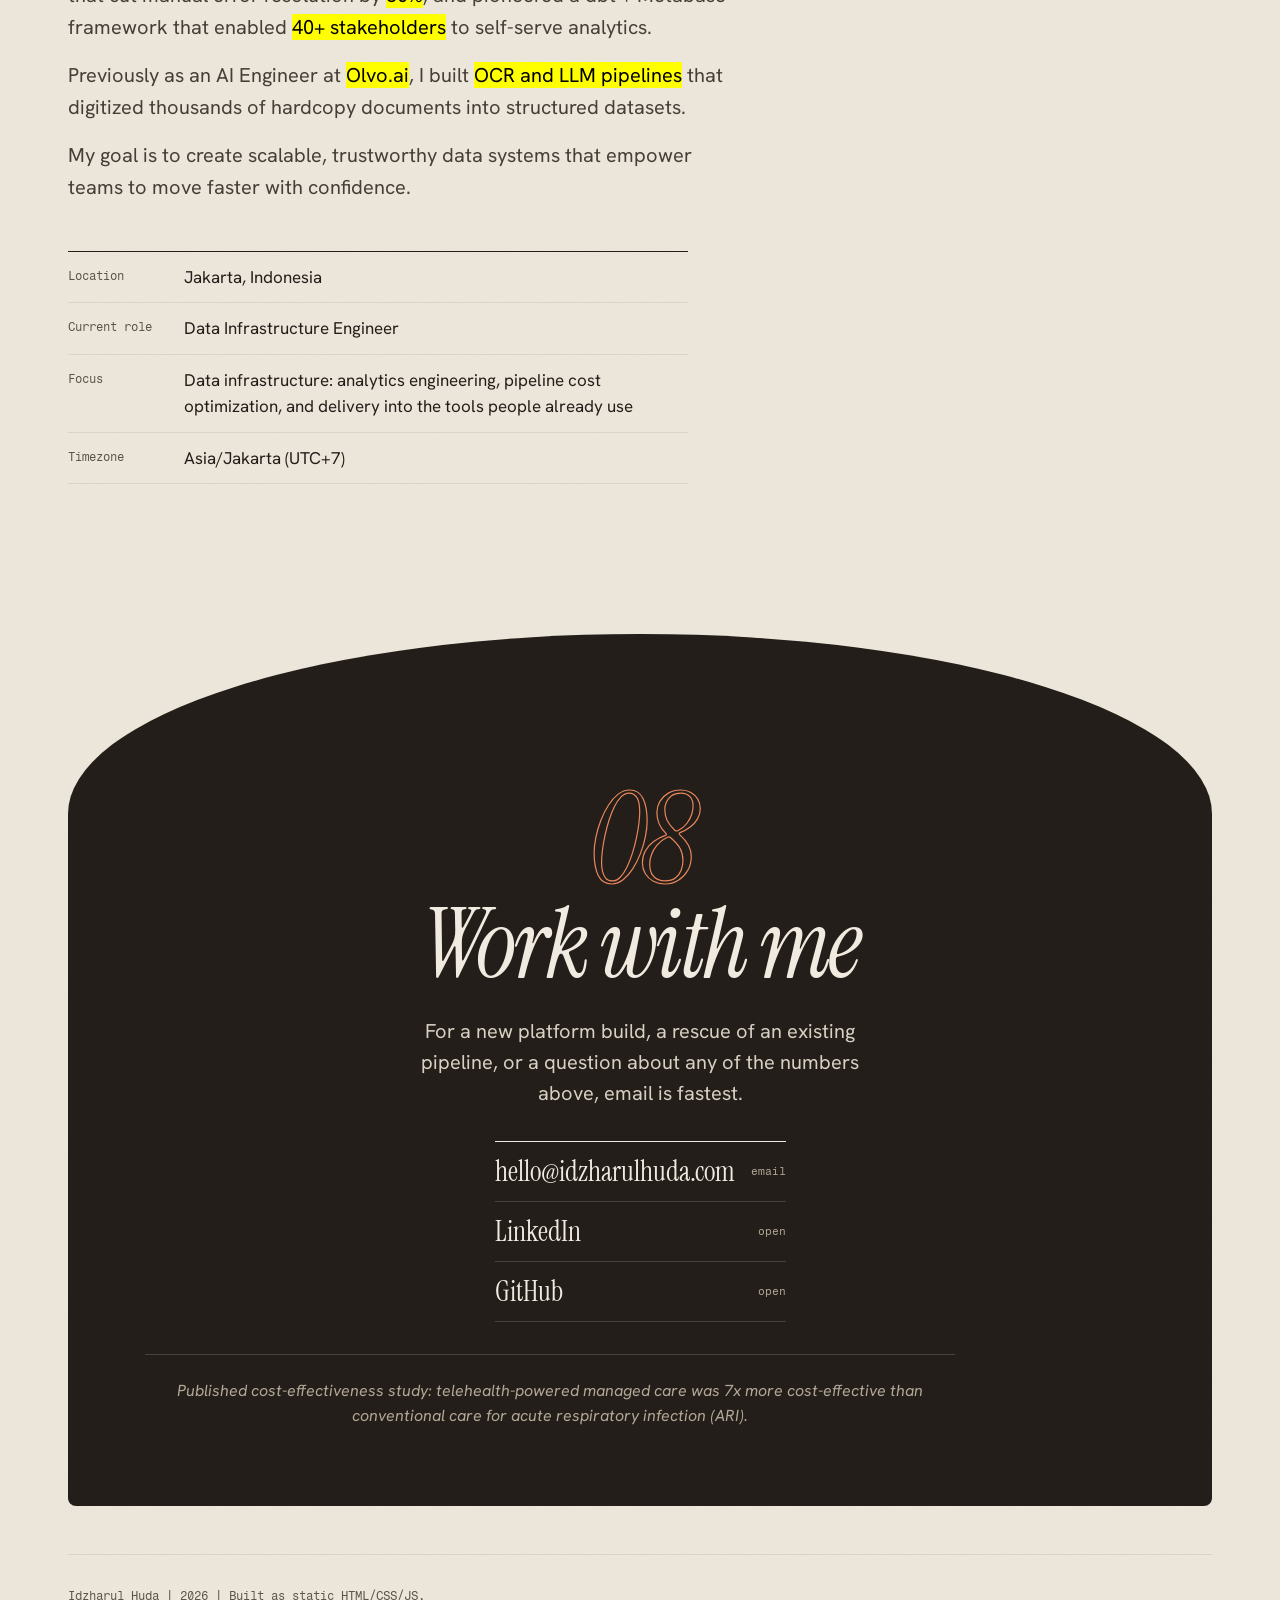
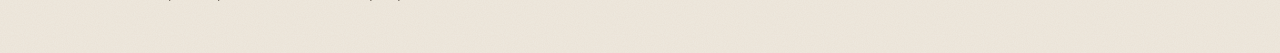
==== commit 8c2700d6: "design: Clay Studio redesign (styles + theme + studio layers, content unchanged)" ====
--- a/index.html
+++ b/index.html
@@ -5,7 +5,7 @@
   <meta name="viewport" content="width=device-width, initial-scale=1.0">
   <title id="page-title">Idzharul Huda | Data Infrastructure Engineer</title>
   <meta name="description" id="page-meta" content="Data infrastructure engineer in Jakarta. Pipelines, BigQuery cost optimization, dbt, and headless reporting.">
-  <meta name="theme-color" content="#07090A">
+  <meta name="theme-color" content="#EFE9DF">
   <link rel="canonical" href="https://idzharulhuda.com/">
   <link rel="icon" href="favicon.ico" sizes="32x32">
   <link rel="icon" type="image/svg+xml" href="favicon.svg">
@@ -32,9 +32,11 @@
 
   <link rel="preconnect" href="https://fonts.googleapis.com">
   <link rel="preconnect" href="https://fonts.gstatic.com" crossorigin>
-  <link href="https://fonts.googleapis.com/css2?family=Archivo+Black&family=Archivo:wght@400;500;600&family=IBM+Plex+Mono:wght@400;500;600&display=swap" rel="stylesheet">
+  <link href="https://fonts.googleapis.com/css2?family=Instrument+Serif:ital@0;1&family=Hanken+Grotesk:wght@400;500;600&family=Fragment+Mono&display=swap" rel="stylesheet">
   <link rel="stylesheet" href="styles.css">
   <link rel="stylesheet" href="project.css">
+  <link rel="stylesheet" href="theme.css">
+  <link rel="stylesheet" href="studio.css">
   <noscript><style>.reveal{opacity:1 !important;transform:none !important}</style></noscript>
   <script>
     (function () {
@@ -132,7 +134,7 @@
             <p class="readout-summary">Less BigQuery slot time on critical datamart model</p>
           </div>
           <div class="chart-container">
-            <svg class="chart-svg waterfall-svg" viewBox="0 0 380 160" role="img" aria-labelledby="wf-title-fallback wf-desc-fallback" data-opening="100" data-closing="4" data-step-1="52" data-step-2="28" data-step-3="16">
+            <svg class="chart-svg waterfall-svg" viewBox="0 0 380 160" role="img" aria-labelledby="wf-title-fallback wf-desc-fallback">
               <title id="wf-title-fallback">BigQuery slot time reduction from 100 to 4</title>
               <desc id="wf-desc-fallback">Slot time decreased from 100 baseline down to 4 residual across partitioning, clustering, and pruning steps.</desc>
               <line x1="20" y1="130" x2="360" y2="130" class="baseline-line" />
--- a/styles.css
+++ b/styles.css
@@ -1,38 +1,53 @@
 /* ==========================================================================
-   Instrument Sheet: Data Platform Portfolio Stylesheet
-   Direction: Instrument Sheet (engineering paper in light, instrument panel in dark).
-   Palette, typography, and diagram language approved from prototype raft1.html.
+   Option A: Annotated Ledger (portfolio v3 candidate)
+   A technical journal page. Warm paper, a text serif that reads like a
+   printed case note, mono for every figure and label, and one ledger-green
+   accent reserved for the measured result on each screen.
+   Dial: ENERGY 2 / RHYTHM 3 / MOTION 1.
+
+   Reasons (one line each):
+   - Newsreader: the content is evidence written as prose, so a text serif
+     with optical sizes, not a display grotesk.
+   - Spline Sans Mono: every number carries a scope and a source; open digits
+     keep those notes legible at 12px.
+   - Ledger green: marks "this is the measured result", nothing else.
+   - No background grid, no shadows: hairlines and whitespace carry structure.
+   - Section numbers (CSS counter) are the identity motif: the page reads as
+     numbered sections of one document.
    ========================================================================== */
 
-/* ===== Tokens ===== */
 :root,
 :root[data-theme="light"] {
-  --ground: #F2F1EC;
-  --surface: #FFFFFF;
-  --ink: #10130F;
-  --muted: #5F6663;
-  --line: #D3D5D0;
-  --signal: #C2410C;
-  --pos: #15803D;
-  --neg: #B91C1C;
-
-  /* Chart tokens: independent series colors */
-  --chart-1: #10130F;
-  --chart-2: #C2410C;
-  --chart-3: #8A8F8B;
-  --chart-4: #15803D;
-
-  --grid-pat: rgba(16, 19, 15, 0.05);
-  --card-border: #D3D5D0;
-
-  /* Typography */
-  --font-display: 'Archivo Black', -apple-system, BlinkMacSystemFont, "Segoe UI", Roboto, sans-serif;
-  --font-sans: 'Archivo', -apple-system, BlinkMacSystemFont, "Segoe UI", Roboto, sans-serif;
-  --font-mono: 'IBM Plex Mono', ui-monospace, SFMono-Regular, Menlo, Monaco, Consolas, monospace;
-
-  --header-h: 60px;
-
-  /* Detail-page tokens referenced by project.css; colour aliases ride the active theme via var(). */
+  --paper: #F4F1E9;
+  --surface: #FBF9F4;
+  --ink: #1B1D19;
+  --ink-soft: #3A3D36;
+  --muted: #5C6057;
+  --line: #D9D4C7;
+  --line-strong: #1B1D19;
+  --accent: #0B6B4D;
+  --accent-ink: #FBF9F4;
+  --hl: rgba(11, 107, 77, 0.13);
+
+  --chart-1: #1B1D19;
+  --chart-2: #0B6B4D;
+  --chart-3: #B9B3A4;
+  --chart-4: #3E5A7E;
+
+  --font-serif: 'Newsreader', 'Iowan Old Style', Georgia, 'Times New Roman', serif;
+  --font-mono: 'Spline Sans Mono', ui-monospace, SFMono-Regular, Menlo, Consolas, monospace;
+  --font-head: var(--font-serif);
+  --font-sans: var(--font-serif);
+  --font-display: var(--font-serif);
+  --head-weight: 350;
+  --head-style: normal;
+  --name-style: italic;
+
+  --wrap: 1240px;
+  --gutter: clamp(20px, 4vw, 48px);
+  --header-h: 64px;
+  --rail: minmax(200px, 3fr);
+
   --sp-4: 4px;
   --sp-8: 8px;
   --sp-12: 12px;
@@ -41,62 +56,45 @@
   --sp-32: 32px;
   --sp-48: 48px;
   --sp-64: 64px;
+  --sp-96: 96px;
   --fs-mono-s: 12px;
   --fs-mono: 13px;
-  --fs-body: 14px;
-  --fs-lead: 17px;
-  --fs-h3: 20px;
-  --fs-h2: 28px;
-  --r-md: 6px;
-  --t-fast: 120ms ease-out;
+  --fs-body: 18px;
+  --fs-lead: 21px;
+  --fs-h3: 24px;
+  --fs-h2: clamp(30px, 3.4vw, 44px);
+  --r-sm: 2px;
+  --r-md: 4px;
+  --t-fast: 140ms ease-out;
+
+  --ground: var(--paper);
   --text: var(--ink);
-  --accent: var(--signal);
-  --surface-2: var(--surface);
-  --scrim: rgba(7, 9, 10, 0.78);
+  --signal: var(--accent);
+  --pos: var(--accent);
+  --neg: #A23B2A;
+
+  color-scheme: light;
 }
 
 :root[data-theme="dark"] {
-  --ground: #07090A;
-  --surface: #101315;
-  --ink: #EDEFEC;
-  --muted: #98A09C;
-  --line: #232829;
-  --signal: #FF5A1F;
-  --pos: #4ADE80;
-  --neg: #FF6B5E;
-
-  /* Chart tokens: independent series colors */
-  --chart-1: #EDEFEC;
-  --chart-2: #FF5A1F;
-  --chart-3: #6B7370;
-  --chart-4: #4ADE80;
-
-  --grid-pat: rgba(237, 239, 236, 0.02);
-  --card-border: #232829;
-}
-
-@media (prefers-color-scheme: dark) {
-  :root:not([data-theme="light"]) {
-    --ground: #07090A;
-    --surface: #101315;
-    --ink: #EDEFEC;
-    --muted: #98A09C;
-    --line: #232829;
-    --signal: #FF5A1F;
-    --pos: #4ADE80;
-    --neg: #FF6B5E;
-
-    --chart-1: #EDEFEC;
-    --chart-2: #FF5A1F;
-    --chart-3: #6B7370;
-    --chart-4: #4ADE80;
-
-    --grid-pat: rgba(237, 239, 236, 0.02);
-    --card-border: #232829;
-  }
-}
-
-/* ===== Reset and base ===== */
+  --paper: #131512;
+  --surface: #1A1D19;
+  --ink: #ECE8DD;
+  --ink-soft: #CFCBBF;
+  --muted: #A4A69B;
+  --line: #2F332D;
+  --line-strong: #ECE8DD;
+  --accent: #62C99E;
+  --accent-ink: #0E120F;
+  --hl: rgba(98, 201, 158, 0.16);
+  --chart-1: #ECE8DD;
+  --chart-2: #62C99E;
+  --chart-3: #4B4F47;
+  --chart-4: #8EA9D1;
+  --neg: #E58A76;
+  color-scheme: dark;
+}
+
 *,
 *::before,
 *::after {
@@ -108,1227 +106,1166 @@
 html {
   -webkit-text-size-adjust: 100%;
   scroll-behavior: smooth;
-  background-color: var(--ground);
+  scroll-padding-top: calc(var(--header-h) + 16px);
+  background: var(--paper);
 }
 
 body {
-  background-color: var(--ground);
-  background-image: linear-gradient(to right, var(--grid-pat) 1px, transparent 1px),
-                    linear-gradient(to bottom, var(--grid-pat) 1px, transparent 1px);
-  background-size: 24px 24px;
+  background: var(--paper);
   color: var(--ink);
-  font-family: var(--font-sans);
-  font-size: 15px;
-  line-height: 1.6;
+  font-family: var(--font-serif);
+  font-size: var(--fs-body);
+  line-height: 1.55;
+  font-optical-sizing: auto;
   -webkit-font-smoothing: antialiased;
-  padding: 0 16px 48px;
+  text-rendering: optimizeLegibility;
   overflow-x: hidden;
 }
 
+img,
+svg {
+  max-width: 100%;
+}
+
+a {
+  color: inherit;
+  text-decoration-thickness: 1px;
+  text-underline-offset: 0.18em;
+}
+
+a:hover {
+  color: var(--accent);
+}
+
+:focus-visible {
+  outline: 2px solid var(--accent);
+  outline-offset: 3px;
+  border-radius: var(--r-sm);
+}
+
+ul,
+ol {
+  list-style: none;
+}
+
+h1,
+h2,
+h3 {
+  font-family: var(--font-head);
+  font-weight: var(--head-weight);
+  font-style: var(--head-style);
+  line-height: 1.1;
+  letter-spacing: -0.015em;
+}
+
+.mono {
+  font-family: var(--font-mono);
+}
+
 .container {
-  max-width: 1200px;
+  max-width: var(--wrap);
   margin: 0 auto;
-  width: 100%;
-}
-
-.wrap {
-  width: 100%;
-}
-
-/* Headings */
-h1, h2, h3, h4, h5, h6 {
+  padding: 0 var(--gutter);
+}
+
+.container .container {
+  padding: 0;
+}
+
+/* ===== Header ===== */
+.site-header {
+  position: sticky;
+  top: 0;
+  z-index: 20;
+  background: var(--paper);
+  border-bottom: 1px solid var(--line);
+}
+
+.header-inner {
+  display: flex;
+  align-items: center;
+  justify-content: space-between;
+  gap: var(--sp-24);
+  min-height: var(--header-h);
+}
+
+.identity-block {
+  display: flex;
+  align-items: center;
+  gap: var(--sp-16);
+  min-width: 0;
+}
+
+.brand {
+  flex: none;
+  display: inline-flex;
+  align-items: center;
+  justify-content: center;
+  min-width: 44px;
+  height: 44px;
+  padding: 0 10px;
+  border: 1px solid var(--line-strong);
+  font-family: var(--font-mono);
+  font-size: 14px;
+  line-height: 1;
+  text-decoration: none;
   color: var(--ink);
-  font-weight: 600;
-  line-height: 1.2;
-}
-
-p {
+  transition: background var(--t-fast), color var(--t-fast);
+}
+
+.brand:hover {
+  background: var(--ink);
+  color: var(--paper);
+}
+
+.person-role {
+  font-family: var(--font-mono);
+  font-size: 11.5px;
+  line-height: 1.4;
+  color: var(--muted);
+  max-width: 46ch;
+}
+
+.header-actions {
+  display: flex;
+  align-items: center;
+  gap: var(--sp-16);
+}
+
+.nav-links {
+  display: flex;
+  gap: 2px;
+}
+
+.nav-links a {
+  display: inline-flex;
+  align-items: center;
+  min-height: 44px;
+  padding: 0 10px;
+  font-family: var(--font-mono);
+  font-size: 13px;
+  color: var(--ink-soft);
+  text-decoration: none;
+}
+
+.nav-links a:hover {
+  color: var(--accent);
+}
+
+.nav-links a[aria-current="page"] {
   color: var(--ink);
-}
-
-a {
-  color: var(--signal);
-  text-decoration: none;
-}
-
-ul, ol {
-  list-style: none;
-}
-
-img {
-  display: block;
-  max-width: 100%;
-  height: auto;
-}
-
-/* Tabular numbers on all mono text */
-code, pre, kbd, samp,
-.mono,
-.readout-label,
-.readout-unit,
-.readout-meta,
-.cell-unit,
-.cell-meta,
-.step-num,
-.timeline-period,
-.timeline-company,
-.timeline-caption,
-.project-tech,
-.project-delta,
-.project-link,
-.skill-count,
-.fact-label,
-.fact-value,
-.contact-link,
-.citation,
-.footer-text,
-.availability-tag,
-.person-role,
-.nav-links a,
+  text-decoration: underline;
+  text-decoration-color: var(--accent);
+  text-decoration-thickness: 2px;
+  text-underline-offset: 6px;
+}
+
 .theme-toggle-btn {
-  font-family: var(--font-mono);
-  font-variant-numeric: tabular-nums;
-}
-
-/* Accessible visible focus on all interactive elements */
-a:focus-visible,
-button:focus-visible,
-.theme-toggle-btn:focus-visible,
-.project-link:focus-visible,
-.contact-link:focus-visible,
-.nav-links a:focus-visible,
-.brand:focus-visible {
-  outline: 2px solid var(--signal);
-  outline-offset: 2px;
-}
-
-/* Selection */
-::selection {
-  background: var(--signal);
-  color: #FFFFFF;
-}
-
-/* ===== Site Header ===== */
-.site-header {
-  padding: 24px 0 16px;
-  border-bottom: 1px solid var(--line);
-  margin-bottom: 24px;
-}
-
-.header-inner {
-  display: flex;
-  flex-wrap: wrap;
-  justify-content: space-between;
-  align-items: center;
-  gap: 16px;
-}
-
-.identity-block {
-  display: flex;
-  flex-direction: column;
-  gap: 4px;
-}
-
-.brand {
-  font-family: var(--font-mono);
-  font-size: 15px;
-  font-weight: 600;
-  color: var(--ink);
-  letter-spacing: -0.02em;
-}
-
-.person-role {
-  font-size: 12px;
-  color: var(--muted);
-}
-
-.header-actions {
-  display: flex;
-  align-items: center;
-  flex-wrap: wrap;
-  gap: 16px;
-}
-
-.nav-links {
-  display: flex;
-  flex-wrap: wrap;
-  gap: 16px;
-}
-
-.nav-links a {
-  color: var(--muted);
-  font-size: 13px;
-  padding: 6px 4px;
-  border-bottom: 1px solid transparent;
-  transition: color 0.15s ease, border-color 0.15s ease;
-}
-
-.nav-links a:hover {
-  color: var(--ink);
-  border-color: var(--signal);
-}
-
-/* Theme Toggle Button */
-.theme-toggle-btn {
-  background: var(--surface);
-  border: 1px solid var(--line);
-  color: var(--ink);
-  font-size: 12px;
-  padding: 8px 14px;
-  border-radius: 2px;
-  cursor: pointer;
   display: inline-flex;
   align-items: center;
   gap: 8px;
   min-height: 44px;
-  transition: border-color 0.15s ease, background-color 0.15s ease;
+  padding: 0 12px;
+  background: transparent;
+  border: 1px solid var(--line);
+  color: var(--ink);
+  font-family: var(--font-mono);
+  font-size: 12px;
+  cursor: pointer;
+  white-space: nowrap;
+  transition: border-color var(--t-fast);
 }
 
 .theme-toggle-btn:hover {
-  border-color: var(--signal);
+  border-color: var(--line-strong);
 }
 
 .toggle-indicator {
-  width: 8px;
-  height: 8px;
+  width: 14px;
+  height: 14px;
   border-radius: 50%;
-  background: var(--signal);
-  display: inline-block;
-}
-
-/* ===== Bands Common ===== */
+  border: 1px solid var(--ink);
+  background: linear-gradient(90deg, var(--ink) 50%, transparent 50%);
+}
+
+/* ===== Sections ===== */
+main {
+  counter-reset: band;
+}
+
 .band {
-  margin-bottom: 24px;
-  border: 1px solid var(--card-border);
-  background: var(--surface);
-}
-
-/* Reveal transition */
-.reveal {
-  opacity: 0;
-  transform: translateY(8px);
-  transition: opacity 0.25s ease-out, transform 0.25s ease-out;
-}
-
-.reveal.is-visible {
-  opacity: 1;
-  transform: none;
-}
-
-/* ===== Band 1: Hero (7fr / 5fr) ===== */
+  padding: clamp(56px, 8vw, 112px) 0;
+  border-top: 1px solid var(--line);
+}
+
+.band:first-child {
+  border-top: 0;
+}
+
+.band-head::before,
+.pipeline-header::before,
+.projects-column > .section-heading:first-child::before,
+.band-skills > .section-heading:first-child::before,
+.experience-title-group::before,
+.band-about > .section-heading:first-child::before,
+.band-contact .contact-copy::before {
+  counter-increment: band;
+  content: "\00A7\00A0" counter(band, decimal-leading-zero);
+  display: block;
+  margin-bottom: var(--sp-16);
+  font-family: var(--font-mono);
+  font-size: 12px;
+  font-style: normal;
+  font-weight: 500;
+  letter-spacing: 0;
+  color: var(--accent);
+}
+
+.band-title,
+.section-heading {
+  font-size: var(--fs-h2);
+}
+
+.band-lead,
+.section-sub {
+  margin-top: var(--sp-12);
+  color: var(--muted);
+  font-size: 17px;
+  font-style: italic;
+  max-width: 46ch;
+}
+
+.sub-heading {
+  font-size: 26px;
+  margin-top: var(--sp-64);
+}
+
+/* ===== Hero ===== */
 .band-hero {
   display: grid;
   grid-template-columns: 7fr 5fr;
+  gap: clamp(32px, 6vw, 96px);
+  align-items: start;
+  padding-top: clamp(40px, 6vw, 80px);
+}
+
+.hero-editorial,
+.hero-readout,
+.band-hero > * {
+  min-width: 0;
 }
 
 .hero-editorial {
-  padding: 36px 32px;
-  border-right: 1px solid var(--line);
   display: flex;
   flex-direction: column;
-  justify-content: space-between;
-  gap: 20px;
+  gap: var(--sp-32);
 }
 
 .hero-title {
-  font-family: var(--font-display);
-  font-size: clamp(24px, 3.2vw, 36px);
-  line-height: 1.16;
-  letter-spacing: -0.03em;
+  font-size: clamp(38px, 4.4vw, 62px);
+  line-height: 1.02;
+  letter-spacing: -0.025em;
+  max-width: 20ch;
+  text-wrap: balance;
+}
+
+.availability-tag {
+  display: flex;
+  align-items: center;
+  gap: 12px;
+  margin-top: var(--sp-24);
+  font-style: italic;
+  font-size: 17px;
+  color: var(--ink-soft);
+}
+
+.availability-tag::before {
+  content: "";
+  flex: none;
+  width: 40px;
+  height: 1px;
+  background: var(--ink);
+}
+
+.hero-lead p {
+  font-size: var(--fs-lead);
+  line-height: 1.5;
+  color: var(--ink-soft);
+  max-width: 54ch;
+}
+
+.hero-cta {
+  display: flex;
+  flex-wrap: wrap;
+  align-items: center;
+  gap: 4px 20px;
+}
+
+.hero-cta .contact-link:first-child {
+  background: var(--ink);
+  color: var(--paper);
+  padding: 0 22px;
+  text-decoration: none;
+}
+
+.hero-cta .contact-link:first-child:hover {
+  background: var(--accent);
+  color: var(--accent-ink);
+}
+
+.stack-strip {
+  display: flex;
+  flex-wrap: wrap;
+  gap: 4px 0;
+  padding-top: var(--sp-16);
+  border-top: 1px solid var(--line);
+  font-family: var(--font-mono);
+  font-size: 12px;
+  color: var(--muted);
+}
+
+.stack-strip .skill-badge:not(:last-child)::after {
+  content: "/";
+  margin: 0 10px;
+  color: var(--muted);
+  opacity: 0.5;
+}
+
+.hero-readout {
+  background: var(--surface);
+  border: 1px solid var(--line-strong);
+  padding: clamp(20px, 2.4vw, 32px);
+}
+
+.readout-label {
+  font-family: var(--font-mono);
+  font-size: 12px;
+  color: var(--muted);
+}
+
+.readout-label::before {
+  content: "Fig. 1  ";
+  white-space: pre;
+  color: var(--accent);
+}
+
+.readout-figure-row {
+  display: flex;
+  align-items: flex-start;
+  gap: 4px;
+  margin-top: var(--sp-8);
+  color: var(--accent);
+  font-family: var(--font-head);
+}
+
+.readout-huge {
+  font-size: clamp(96px, 11vw, 148px);
+  line-height: 0.88;
+  letter-spacing: -0.04em;
+  font-weight: 300;
+}
+
+.readout-unit {
+  font-size: 40px;
+  line-height: 1;
+  font-weight: 300;
+}
+
+.readout-summary {
+  margin-top: var(--sp-16);
+  font-size: 18px;
+  font-style: italic;
+  color: var(--ink-soft);
+}
+
+.hero-readout .chart-container {
+  margin-top: var(--sp-24);
+}
+
+/* Margin notes: Scope / Source under every figure */
+.readout-meta,
+.cell-meta,
+.quality-note {
+  margin-top: var(--sp-16);
+  padding-top: var(--sp-12);
+  border-top: 1px dotted var(--muted);
+  font-family: var(--font-mono);
+  font-size: 11.5px;
+  line-height: 1.6;
+  color: var(--muted);
+}
+
+.contact-link,
+.project-link {
+  display: inline-flex;
+  align-items: center;
+  min-height: 44px;
+  font-family: var(--font-mono);
+  font-size: 13px;
   color: var(--ink);
-  margin-bottom: 12px;
-}
-
-.availability-tag {
+  text-decoration: underline;
+  text-decoration-color: var(--line);
+  transition: color var(--t-fast), text-decoration-color var(--t-fast), background var(--t-fast);
+}
+
+.contact-link:hover,
+.project-link:hover {
+  color: var(--accent);
+  text-decoration-color: var(--accent);
+}
+
+/* ===== Services: lettered list in two columns ===== */
+.band-head {
+  margin-bottom: var(--sp-48);
+}
+
+.sv-grid {
+  display: grid;
+  grid-template-columns: 1fr 1fr;
+  counter-reset: sv;
+  border-top: 1px solid var(--line-strong);
+}
+
+.sv-card {
+  counter-increment: sv;
+  padding: var(--sp-32) var(--sp-32) var(--sp-32) 0;
+  border-bottom: 1px solid var(--line);
+}
+
+.sv-card:nth-child(even) {
+  padding-left: var(--sp-32);
+  padding-right: 0;
+  border-left: 1px solid var(--line);
+}
+
+.sv-title {
+  font-size: var(--fs-h3);
+  line-height: 1.2;
+}
+
+.sv-title::before {
+  content: counter(sv, lower-alpha) ".";
+  display: block;
+  margin-bottom: var(--sp-12);
+  font-family: var(--font-mono);
   font-size: 12px;
-  color: var(--signal);
-  display: inline-block;
-  margin-bottom: 12px;
-}
-
-.hero-lead {
-  color: var(--muted);
-  font-size: 15px;
-  line-height: 1.6;
+  color: var(--muted);
+}
+
+.sv-text {
+  margin-top: var(--sp-12);
+  color: var(--ink-soft);
+  font-size: 17px;
+}
+
+/* ===== Products: full-width plates, alternating sides ===== */
+.band-products .band-lead {
   max-width: 60ch;
 }
 
-.hero-lead p + p {
-  margin-top: 10px;
-}
-
-.hero-cta {
+.pr-flag {
+  padding: var(--sp-48) 0;
+  border-top: 1px solid var(--line-strong);
+}
+
+.pr-flag-main {
+  display: grid;
+  grid-template-columns: 5fr 7fr;
+  grid-template-areas:
+    "name   thumb"
+    "text   thumb"
+    "points thumb"
+    "links  thumb";
+  grid-template-rows: auto auto auto 1fr;
+  column-gap: clamp(32px, 5vw, 72px);
+  align-items: start;
+}
+
+.band-products .pr-flag:nth-of-type(2) .pr-flag-main {
+  grid-template-columns: 7fr 5fr;
+  grid-template-areas:
+    "thumb name"
+    "thumb text"
+    "thumb points"
+    "thumb links";
+}
+
+.pr-name {
+  grid-area: name;
+  font-size: clamp(36px, 4.4vw, 56px);
+  font-style: var(--name-style);
+  letter-spacing: -0.02em;
+}
+
+.pr-text {
+  grid-area: text;
+  margin-top: var(--sp-16);
+  color: var(--ink-soft);
+}
+
+.pr-points {
+  grid-area: points;
+  margin-top: var(--sp-24);
+  border-top: 1px solid var(--line);
+  counter-reset: pt;
+}
+
+.pr-points li {
+  display: grid;
+  grid-template-columns: 28px 1fr;
+  padding: 10px 0;
+  border-bottom: 1px solid var(--line);
+  font-size: 16px;
+  counter-increment: pt;
+}
+
+.pr-points li::before {
+  content: counter(pt);
+  font-family: var(--font-mono);
+  font-size: 12px;
+  color: var(--accent);
+  padding-top: 3px;
+}
+
+.pr-links {
+  grid-area: links;
   display: flex;
   flex-wrap: wrap;
-  gap: 12px;
-  margin-top: 8px;
-}
-
-.stack-strip {
-  display: flex;
-  flex-wrap: wrap;
-  gap: 8px;
-  margin-top: 8px;
-}
-
-.hero-readout {
-  padding: 36px 28px;
+  gap: 4px 20px;
+  margin-top: var(--sp-24);
+}
+
+.pr-links .contact-link:first-child {
+  border: 1px solid var(--line-strong);
+  padding: 0 18px;
+  text-decoration: none;
+}
+
+.pr-links .contact-link:first-child:hover {
+  background: var(--ink);
+  color: var(--paper);
+}
+
+.pr-thumb {
+  grid-area: thumb;
   background: var(--surface);
-  display: flex;
-  flex-direction: column;
-  justify-content: space-between;
-  gap: 16px;
-}
-
-.metric-lead-header {
-  margin-bottom: 8px;
-}
-
-.readout-label {
-  font-size: 12px;
-  color: var(--muted);
-  margin-bottom: 6px;
-}
-
-.readout-figure-row {
-  display: flex;
-  align-items: baseline;
-  gap: 4px;
-}
-
-.readout-huge {
-  font-family: var(--font-display);
-  font-size: clamp(46px, 5.5vw, 64px);
-  line-height: 0.95;
-  letter-spacing: -0.04em;
-  color: var(--signal);
-}
-
-.readout-unit {
-  font-family: var(--font-display);
-  font-size: 26px;
-  color: var(--signal);
-}
-
-.readout-summary {
-  font-size: 14px;
-  font-weight: 500;
-  color: var(--ink);
-  margin-top: 8px;
-}
-
-.chart-container {
-  margin: 12px 0;
-}
-
-.chart-svg {
+  border: 1px solid var(--line);
+  padding: clamp(12px, 2vw, 24px);
+}
+
+.pr-thumb svg {
+  display: block;
   width: 100%;
   height: auto;
-  display: block;
-}
-
-.quality-svg {
-  max-width: 220px;
-}
-
-.readout-meta {
-  font-size: 12px;
-  color: var(--muted);
-  border-top: 1px solid var(--line);
-  padding-top: 10px;
-  line-height: 1.5;
-}
-
-/* ===== Band 2: Secondary Metrics (Three equal columns) ===== */
+  font-family: var(--font-mono);
+}
+
+.pr-thumb figcaption,
+.pj-figure figcaption {
+  margin-top: var(--sp-16);
+  font-family: var(--font-mono);
+  font-size: 11.5px;
+  line-height: 1.6;
+  color: var(--muted);
+}
+
+.pr-note {
+  padding-top: var(--sp-24);
+  border-top: 1px solid var(--line-strong);
+  font-style: italic;
+  color: var(--muted);
+}
+
+/* ===== Impact: three figures divided by rules ===== */
 .band-secondary {
+  padding-top: 0;
+  border-top: 0;
+}
+
+.impact-list {
   display: grid;
   grid-template-columns: repeat(3, 1fr);
-  border: 1px solid var(--card-border);
+  border-top: 1px solid var(--line-strong);
+  border-bottom: 1px solid var(--line-strong);
+  counter-reset: fig 1;
+}
+
+.cell-metric {
+  counter-increment: fig;
+  display: flex;
+  flex-direction: column;
+  gap: var(--sp-16);
+  padding: var(--sp-32) var(--sp-32) var(--sp-32) 0;
+}
+
+.cell-metric + .cell-metric {
+  padding-left: var(--sp-32);
+  border-left: 1px solid var(--line);
+}
+
+.cell-metric:last-child {
+  padding-right: 0;
+}
+
+.cell-metric > div:first-child::before {
+  content: "Fig. " counter(fig);
+  display: block;
+  margin-bottom: var(--sp-12);
+  font-family: var(--font-mono);
+  font-size: 12px;
+  color: var(--accent);
+}
+
+.cell-figure {
+  font-family: var(--font-head);
+  font-size: clamp(56px, 6vw, 80px);
+  line-height: 0.95;
+  font-weight: 300;
+  letter-spacing: -0.035em;
+}
+
+.cell-unit {
+  font-family: var(--font-mono);
+  font-size: 15px;
+  letter-spacing: 0;
+  margin-left: 6px;
+  color: var(--muted);
+}
+
+.cell-desc {
+  margin-top: var(--sp-12);
+  font-size: 17px;
+  color: var(--ink-soft);
+}
+
+.cell-metric .chart-container {
+  margin-top: auto;
+}
+
+/* ===== Pipeline plate ===== */
+.band-pipeline {
+  border-top: 0;
+  padding-top: 0;
+}
+
+.pipeline-column {
   background: var(--surface);
-  align-items: stretch;
-}
-
-.impact-list {
-  display: contents;
-}
-
-.cell-metric {
-  padding: 24px 20px;
-  display: flex;
-  flex-direction: column;
-  justify-content: space-between;
-  gap: 12px;
-  min-width: 0;
-  height: 100%;
-  box-sizing: border-box;
-}
-
-.cell-metric + .cell-metric {
-  border-left: 1px solid var(--line);
-}
-
-.cell-metric .chart-container {
-  flex: 1 1 auto;
-  display: flex;
-  flex-direction: column;
-  justify-content: center;
-  align-items: stretch;
-  margin: 12px 0;
-  min-height: 0;
-}
-
-.cell-metric .chart-svg {
-  width: 100%;
-  height: auto;
+  border: 1px solid var(--line);
+  padding: clamp(20px, 3vw, 40px);
+}
+
+.pipeline-header {
+  margin-bottom: var(--sp-32);
+}
+
+.chart-svg.pipeline-phone {
+  display: none;
+}
+
+.chart-svg.pipeline-desktop {
   display: block;
 }
 
-.cell-metric .cell-meta {
-  margin-top: auto;
-}
-
-.cell-figure {
-  font-family: var(--font-display);
-  font-size: 32px;
-  line-height: 1;
-  color: var(--ink);
-  margin-bottom: 6px;
-}
-
-.cell-figure .cell-unit {
-  font-size: 18px;
-  color: var(--muted);
-  font-family: var(--font-mono);
-}
-
-.cell-desc {
-  font-size: 13px;
-  color: var(--ink);
-  font-weight: 500;
-  margin-bottom: 8px;
-  line-height: 1.4;
-}
-
-.cell-meta {
-  font-size: 12px;
-  color: var(--muted);
-  line-height: 1.4;
-  margin-top: 8px;
-  border-top: 1px dashed var(--line);
-  padding-top: 8px;
-}
-
-/* ===== Band 3: Data Platform Pipeline ===== */
-.band-pipeline {
-  margin-bottom: 24px;
-  border: 1px solid var(--card-border);
-  background: var(--surface);
-}
-
-.pipeline-column {
-  padding: 28px 24px;
-}
-
-/* Dual-SVG pipeline variant defaults (wide layout). Narrow MQ swaps these. */
-.pipeline-phone {
-  display: none;
-}
-
-.pipeline-desktop {
-  display: block;
-}
-
-.pipeline-svg-pair {
-  width: 100%;
-}
-
-.pipeline-header {
-  margin-bottom: 16px;
-}
-
-/* ===== Band 4: Proof (7fr / 5fr) ===== */
+/* ===== Selected work + quality column ===== */
 .band-proof {
   display: grid;
-  grid-template-columns: 7fr 5fr;
+  grid-template-columns: 8fr 4fr;
+  gap: clamp(32px, 5vw, 72px);
   align-items: start;
 }
 
-.projects-column {
-  padding: 28px 24px;
-  border-right: 1px solid var(--line);
-}
-
-.section-heading {
-  font-family: var(--font-display);
-  font-size: 18px;
-  color: var(--ink);
-  margin-bottom: 4px;
-  letter-spacing: -0.02em;
-}
-
-.sub-heading {
-  margin-top: 24px;
-}
-
-.section-sub {
-  font-family: var(--font-mono);
-  font-size: 12px;
-  color: var(--muted);
-  margin-bottom: 16px;
-}
-
-.projects-table-wrap,
-.sidebuilds-table-wrap {
-  width: 100%;
-  max-width: 100%;
-  overflow-x: auto;
-  -webkit-overflow-scrolling: touch;
+.projects-grid,
+.sidebuilds-grid {
+  margin-top: var(--sp-32);
 }
 
 .proof-table {
   width: 100%;
   border-collapse: collapse;
-  font-size: 13px;
-  word-break: break-word;
-}
-
-.proof-table caption {
-  text-align: left;
-  font-family: var(--font-mono);
-  font-size: 11px;
-  color: var(--muted);
-  margin-bottom: 8px;
+  table-layout: fixed;
 }
 
 .proof-table th {
   text-align: left;
   font-family: var(--font-mono);
-  font-size: 11px;
-  color: var(--muted);
-  padding: 8px 10px;
-  border-bottom: 1px solid var(--ink);
-  font-weight: 500;
-}
+  font-size: 11.5px;
+  font-weight: 400;
+  color: var(--muted);
+  padding: 0 16px 10px 0;
+  border-bottom: 1px solid var(--line-strong);
+}
+
+.proof-table th:nth-child(1) { width: 38%; }
+.proof-table th:nth-child(2) { width: 44%; }
+.proof-table th:nth-child(3) { width: 18%; padding-right: 0; }
 
 .proof-table td {
-  padding: 12px 10px;
+  vertical-align: top;
+  padding: 20px 16px 20px 0;
   border-bottom: 1px solid var(--line);
-  vertical-align: top;
+}
+
+.proof-table td:last-child {
+  padding-right: 0;
+}
+
+.proof-table tbody tr {
+  transition: background var(--t-fast);
+}
+
+.proof-table tbody tr:hover {
+  background: var(--surface);
 }
 
 .project-name {
-  font-weight: 600;
-  color: var(--ink);
+  display: block;
+  font-family: var(--font-head);
+  font-size: 19px;
+  line-height: 1.25;
+}
+
+.project-name .step-num {
   display: block;
   margin-bottom: 4px;
 }
 
 .project-tech {
-  font-size: 11px;
-  color: var(--muted);
+  margin-top: 6px;
+  font-family: var(--font-mono);
+  font-size: 11.5px;
+  color: var(--muted);
+}
+
+.project-delta {
+  font-size: 16px;
+  color: var(--ink-soft);
+}
+
+.highlight-pos {
+  font-family: var(--font-mono);
+  font-size: 0.9em;
+  color: var(--ink);
+  background: var(--hl);
+  padding: 0 4px;
+  border-radius: var(--r-sm);
+}
+
+.project-link {
+  min-height: 32px;
+  display: flex;
 }
 
 .tag-internal {
   display: inline-flex;
+  align-items: center;
+  gap: 6px;
+  min-height: 32px;
+  font-family: var(--font-mono);
+  font-size: 12px;
+  color: var(--muted);
+}
+
+.tag-internal svg {
+  width: 12px;
+  height: 12px;
+}
+
+.quality-column {
+  position: sticky;
+  top: calc(var(--header-h) + 32px);
+  border-left: 1px solid var(--line);
+  padding-left: clamp(20px, 3vw, 40px);
+}
+
+.quality-column .section-heading {
+  font-size: 26px;
+}
+
+.quality-column .section-sub {
+  font-size: 16px;
+}
+
+#quality-matrix {
+  margin-top: var(--sp-32);
+  display: flex;
+  flex-direction: column;
+  gap: var(--sp-32);
+}
+
+.quality-figure .chart-container {
+  background: var(--surface);
+  border: 1px solid var(--line);
+  padding: 12px;
+}
+
+/* ===== Tech stack: a ledger with dot leaders ===== */
+.stack-grid {
+  display: grid;
+  grid-template-columns: 1fr 1fr;
+  column-gap: var(--sp-48);
+  margin-top: var(--sp-48);
+  border-top: 1px solid var(--line-strong);
+}
+
+.stack-grid .skill-badge {
+  display: flex;
+  align-items: baseline;
+  gap: 10px;
+  padding: 14px 0;
+  border-bottom: 1px solid var(--line);
+}
+
+.stack-grid .skill-name {
+  order: 0;
+  font-size: 19px;
   white-space: nowrap;
-  align-items: center;
-  gap: 4px;
-  padding: 2px 6px;
-  border: 1px solid var(--line);
-  border-radius: 2px;
-  font-size: 11px;
-  color: var(--muted);
-  cursor: default;
-}
-
-.tag-internal svg {
-  width: 11px;
-  height: 11px;
-  flex: 0 0 auto;
-}
-
-.project-delta {
+}
+
+.stack-grid .skill-badge::after {
+  content: "";
+  order: 1;
+  flex: 1 1 24px;
+  min-width: 24px;
+  border-bottom: 1px dotted var(--muted);
+  transform: translateY(-4px);
+}
+
+.stack-grid .skill-count {
+  order: 2;
+  font-family: var(--font-mono);
   font-size: 12px;
-  color: var(--ink);
-  white-space: normal;
-}
-
-.highlight-pos {
-  color: var(--pos);
-  font-weight: 600;
-}
-
-.project-link {
-  font-size: 11px;
-  color: var(--signal);
-  text-decoration: none;
-  display: inline-block;
-  margin-right: 8px;
-}
-
-.project-link:hover {
-  text-decoration: underline;
-}
-
-.quality-column {
-  padding: 28px 24px;
-  background: var(--surface);
-  display: flex;
-  flex-direction: column;
-  gap: 12px;
-}
-
-.quality-figure {
-  display: flex;
-  flex-direction: column;
-  gap: 6px;
-}
-
-.quality-note {
-  font-family: var(--font-mono);
-  font-size: 11px;
-  color: var(--muted);
-  line-height: 1.4;
-}
-
-/* ===== Band 5: Skills / Stack ===== */
-.band-skills {
-  margin-bottom: 24px;
-  padding: 24px;
-  border: 1px solid var(--card-border);
-  background: var(--surface);
-}
-
-.skills-badges {
-  display: flex;
-  flex-wrap: wrap;
-  gap: 8px;
-  margin-top: 12px;
-}
-
-.skill-badge {
-  display: inline-flex;
-  align-items: center;
-  gap: 8px;
-  padding: 6px 12px;
-  border: 1px solid var(--line);
-  background: var(--surface);
-  font-size: 13px;
-}
-
-.skill-badge .skill-name {
-  font-weight: 500;
-  color: var(--ink);
-}
-
-.skill-badge .skill-count {
-  font-size: 11px;
-  color: var(--muted);
-  background: var(--ground);
-  padding: 2px 6px;
-  border-radius: 2px;
-}
-
-/* ===== Band 6: Experience Timeline ===== */
-.band-experience {
-  margin-bottom: 24px;
-  padding: 28px 24px;
-  border: 1px solid var(--card-border);
-  background: var(--surface);
-}
-
+  color: var(--muted);
+  text-align: right;
+  max-width: 55%;
+}
+
+/* ===== Experience: vertical log ===== */
 .experience-header {
   display: flex;
   justify-content: space-between;
-  align-items: flex-end;
-  gap: 16px;
-}
-
-.experience-title-group .section-sub {
-  margin-bottom: 0;
+  align-items: end;
+  gap: var(--sp-24);
+  margin-bottom: var(--sp-48);
 }
 
 .timeline-caption {
-  font-family: var(--font-mono);
-  font-size: 11px;
-  color: var(--muted);
-  line-height: 1.4;
-  white-space: nowrap;
+  font-size: 12px;
+  color: var(--muted);
 }
 
 .timeline-axis {
-  width: 100%;
-  height: 2px;
-  background: var(--line);
+  display: none;
+}
+
+.timeline {
+  border-top: 1px solid var(--line-strong);
+}
+
+.timeline-card {
   position: relative;
-  margin-top: 20px;
-}
-
-.timeline,
-.timeline-strip {
   display: grid;
-  grid-template-columns: repeat(3, 1fr);
-  gap: 24px;
+  grid-template-columns: 200px 1fr;
+  column-gap: var(--sp-32);
+  padding: var(--sp-32) 0;
+  border-bottom: 1px solid var(--line);
+}
+
+.timeline-card > * {
+  grid-column: 2;
+}
+
+.timeline-marker {
+  display: none;
+}
+
+.timeline-card > .timeline-period {
+  grid-column: 1;
+  grid-row: 1 / span 6;
+  font-family: var(--font-mono);
+  font-size: 12.5px;
+  color: var(--muted);
+  padding-top: 6px;
+}
+
+.timeline-card:first-child .timeline-period {
+  color: var(--accent);
+}
+
+.timeline-role {
+  font-family: var(--font-head);
+  font-size: var(--fs-h3);
+  line-height: 1.2;
+}
+
+.timeline-company {
+  margin-top: 4px;
+  font-style: italic;
+  color: var(--muted);
+}
+
+.timeline-desc {
+  margin-top: var(--sp-16);
+  color: var(--ink-soft);
+  max-width: 68ch;
+}
+
+.timeline-points {
+  margin-top: var(--sp-12);
+  max-width: 68ch;
+}
+
+.timeline-points li {
   position: relative;
-  align-items: stretch;
-  margin-top: 0;
-}
-
-.timeline::before,
-.timeline-strip::before {
+  padding-left: 20px;
+  margin-top: 8px;
+  font-size: 16px;
+  color: var(--ink-soft);
+}
+
+.timeline-points li::before {
   content: "";
   position: absolute;
-  top: -2px;
   left: 0;
-  right: 0;
-  height: 2px;
-  background: var(--line);
-}
-
-.timeline-card {
-  padding-top: 20px;
-  position: relative;
-  display: flex;
-  flex-direction: column;
-}
-
-.timeline-card::before,
-.timeline-marker {
-  content: "";
-  position: absolute;
-  top: -6px;
-  left: 0;
-  width: 10px;
-  height: 10px;
-  background: var(--surface);
-  border: 2px solid var(--signal);
-  border-radius: 50%;
-  box-sizing: border-box;
-}
-
-.timeline-period {
-  font-size: 11px;
-  color: var(--signal);
-  margin-bottom: 4px;
-}
-
-.timeline-role {
-  font-weight: 600;
-  color: var(--ink);
-  font-size: 14px;
-  margin-bottom: 2px;
-}
-
-.timeline-company {
-  font-size: 12px;
-  color: var(--muted);
-  margin-bottom: 8px;
-}
-
-.timeline-desc {
-  font-size: 13px;
-  color: var(--ink);
-  line-height: 1.5;
-  flex-grow: 1;
-}
-
-/* ===== Band 7: About ===== */
-.band-about {
-  margin-bottom: 24px;
-  padding: 28px 24px;
-  border: 1px solid var(--card-border);
-  background: var(--surface);
-}
-
-.about-prose {
-  color: var(--ink);
-  font-size: 14px;
+  top: 0.75em;
+  width: 8px;
+  height: 1px;
+  background: var(--ink);
+}
+
+/* ===== About ===== */
+.band-about > .section-heading {
+  margin-bottom: var(--sp-32);
+}
+
+.about-prose p {
+  font-size: 20px;
   line-height: 1.6;
-  max-width: 72ch;
-  margin-bottom: 18px;
+  max-width: 62ch;
+  color: var(--ink-soft);
 }
 
 .about-prose p + p {
-  margin-top: 10px;
-}
-
-.about-prose mark {
-  background: transparent;
-  color: var(--signal);
-  font-weight: 600;
+  margin-top: var(--sp-16);
 }
 
 .about-facts {
   display: grid;
-  grid-template-columns: auto 1fr;
-  gap: 8px 16px;
-  font-size: 13px;
+  grid-template-columns: max-content 1fr;
+  margin-top: var(--sp-48);
+  border-top: 1px solid var(--line-strong);
+  max-width: 62ch;
+}
+
+.fact-label,
+.fact-value {
+  padding: 12px 0;
+  border-bottom: 1px solid var(--line);
+}
+
+.fact-label {
+  padding-right: var(--sp-32);
+  padding-top: 15px;
+  font-family: var(--font-mono);
+  font-size: 12px;
+  color: var(--muted);
+}
+
+.fact-value {
+  font-size: 17px;
+}
+
+/* ===== Contact ===== */
+.band-contact {
+  display: grid;
+  grid-template-columns: 7fr 5fr;
+  gap: var(--sp-32) clamp(32px, 6vw, 96px);
+  align-items: end;
+  border-top: 1px solid var(--line-strong);
+}
+
+.contact-title {
+  font-size: clamp(44px, 6.2vw, 88px);
+  line-height: 0.98;
+  letter-spacing: -0.03em;
+}
+
+.contact-text {
+  margin-top: var(--sp-24);
+  font-size: var(--fs-lead);
+  color: var(--ink-soft);
+  max-width: 44ch;
+}
+
+.contact-links {
+  display: flex;
+  flex-direction: column;
+  border-top: 1px solid var(--line-strong);
+}
+
+.contact-links .contact-link {
+  justify-content: space-between;
+  min-height: 60px;
+  border-bottom: 1px solid var(--line);
+  font-family: var(--font-head);
+  font-size: 22px;
+  text-decoration: none;
+  transition: padding var(--t-fast), color var(--t-fast);
+}
+
+.contact-links .contact-link::after {
+  content: "open";
+  font-family: var(--font-mono);
+  font-size: 11px;
+  color: var(--muted);
+  padding-left: 16px;
+}
+
+.contact-links .contact-link[href^="mailto:"]::after {
+  content: "email";
+}
+
+.contact-links .contact-link:hover {
+  padding-left: 8px;
+}
+
+.citation {
+  grid-column: 1 / -1;
+  padding-top: var(--sp-24);
   border-top: 1px solid var(--line);
-  padding-top: 14px;
-}
-
-.fact-label {
-  color: var(--muted);
-  font-weight: 500;
-}
-
-.fact-value {
-  color: var(--ink);
-}
-
-/* ===== Band 8: Contact ===== */
-.band-contact {
-  padding: 24px;
-  border-top: 2px solid var(--ink);
-  border: 1px solid var(--card-border);
-  background: var(--surface);
-  display: flex;
-  flex-wrap: wrap;
-  justify-content: space-between;
-  align-items: center;
-  gap: 16px;
-  margin-bottom: 24px;
-}
-
-.contact-copy {
-  max-width: 60ch;
-}
-
-.contact-title {
-  font-family: var(--font-display);
-  font-size: 18px;
-  color: var(--ink);
-  margin-bottom: 4px;
-}
-
-.contact-text {
-  font-size: 13px;
-  color: var(--muted);
-}
-
-.contact-links {
-  display: flex;
-  flex-wrap: wrap;
-  gap: 10px;
-}
-
-.contact-link {
+  font-style: italic;
+  font-size: 16px;
+  color: var(--muted);
+  max-width: 90ch;
+}
+
+.site-footer {
+  padding: var(--sp-32) 0 var(--sp-48);
+  border-top: 1px solid var(--line);
+}
+
+.footer-text {
+  font-family: var(--font-mono);
   font-size: 12px;
-  color: var(--ink);
-  border: 1px solid var(--line);
-  padding: 8px 14px;
-  background: var(--surface);
-  min-height: 44px;
-  display: inline-flex;
-  align-items: center;
-  transition: border-color 0.15s ease, color 0.15s ease;
-}
-
-.contact-link:hover {
-  border-color: var(--signal);
-  color: var(--signal);
-}
-
-.citation {
+  color: var(--muted);
+}
+
+/* ===== Charts drawn by script.js ===== */
+.chart-container {
   width: 100%;
-  font-size: 11px;
-  color: var(--muted);
-  border-top: 1px solid var(--line);
-  padding-top: 10px;
-  margin-top: 8px;
-}
-
-.citation a {
-  color: var(--muted);
-  text-decoration: underline;
-}
-
-/* ===== Site Footer ===== */
-.site-footer {
-  padding: 16px 0 0;
-  border-top: 1px solid var(--line);
-  font-size: 11px;
-  color: var(--muted);
-  display: flex;
-  justify-content: space-between;
-  flex-wrap: wrap;
-  gap: 8px;
-}
-
-/* ==========================================================================
-   SVG Diagram and Chart Language (Instrument Sheet)
-   Wireframe line & label in light mode; soft fill in dark mode.
-   Connectors are visibly thinner than the shapes they connect.
-   ========================================================================== */
-
-/* Connectors: visibly thinner (1px to 1.5px) */
-.wf-connector {
-  stroke: var(--chart-3);
+}
+
+.chart-svg {
+  display: block;
+  width: 100%;
+  height: auto;
+  overflow: visible;
+}
+
+.baseline-line {
+  stroke: var(--ink);
   stroke-width: 1px;
-  stroke-dasharray: 3 3;
-}
-
-.pipe-connector {
-  fill: none;
-  stroke: var(--chart-3);
-  stroke-width: 1.5px;
-}
-
-.chart-connector {
-  fill: none;
-  stroke: var(--chart-3);
-  stroke-width: 1.5px;
-}
-
-.mean-line {
-  stroke: var(--chart-3);
-  stroke-width: 1px;
-  stroke-dasharray: 2 2;
-  opacity: 0.6;
-}
-
-.grid-line {
-  stroke: var(--line);
-  stroke-width: 1px;
-  stroke-dasharray: 2 2;
-}
-
+}
+
+.grid-line,
 .axis-line {
   stroke: var(--line);
   stroke-width: 1px;
-}
-
-.baseline-line {
+  stroke-dasharray: 2 3;
+}
+
+.mean-line {
+  stroke: var(--accent);
+  stroke-width: 1px;
+  stroke-dasharray: 5 3;
+}
+
+.wf-connector,
+.chart-connector {
+  fill: none;
+  stroke: var(--muted);
+  stroke-width: 1px;
+  stroke-dasharray: 2 2;
+}
+
+.pipe-connector {
+  fill: none;
   stroke: var(--ink);
-  stroke-width: 1.5px;
-}
-
-/* Shapes in Light Mode (Wireframe line and label only) */
-.wf-bar {
-  stroke-width: 1.5px;
-  fill: none;
-}
-.wf-bar.opening-bar {
-  stroke: var(--chart-3);
-}
-.wf-bar.step-bar {
-  stroke: var(--chart-1);
-  stroke-dasharray: 2 2;
-}
-.wf-bar.closing-bar {
-  stroke: var(--chart-2);
-}
-
-.speed-bar {
-  stroke-width: 1.5px;
-  fill: none;
-}
-.speed-bar.speed-base {
-  stroke: var(--chart-3);
-}
-.speed-bar.speed-opt {
-  stroke: var(--chart-2);
-}
-
-.model-bar {
-  stroke-width: 1.5px;
-  fill: none;
-}
-.model-bar.bar-table {
-  stroke: var(--chart-2);
-}
-.model-bar.bar-view {
-  stroke: var(--chart-3);
-}
-.model-bar.bar-incr {
-  stroke: var(--chart-1);
-}
-
-.scatter-dot {
-  stroke-width: 1.5px;
-  fill: none;
-  stroke: var(--chart-3);
-}
-.scatter-dot.dot-peak {
-  stroke-width: 2px;
-  fill: none;
-  stroke: var(--chart-2);
-}
-
-.pipe-node-shape {
-  stroke-width: 1.5px;
-  fill: none;
-  stroke: var(--chart-3);
-}
-.pipe-node-shape.hub {
-  stroke-width: 2px;
-  fill: none;
-  stroke: var(--chart-2);
-}
-
-.cell-test {
-  fill: none;
-  stroke: var(--chart-4);
-  stroke-width: 0.75px;
-}
-
-.cell-table {
-  fill: none;
-  stroke: var(--chart-1);
-  stroke-width: 0.75px;
-}
-
-/* Shapes in Dark Mode (Soft fill under line) */
-:root[data-theme="dark"] .wf-bar.opening-bar {
-  fill: rgba(107, 115, 112, 0.25);
-  stroke: var(--chart-3);
-}
-:root[data-theme="dark"] .wf-bar.step-bar {
-  fill: rgba(237, 239, 236, 0.15);
-  stroke: var(--chart-1);
-}
-:root[data-theme="dark"] .wf-bar.closing-bar {
-  fill: rgba(255, 90, 31, 0.35);
-  stroke: var(--chart-2);
-}
-
-:root[data-theme="dark"] .speed-bar.speed-base {
-  fill: rgba(107, 115, 112, 0.25);
-  stroke: var(--chart-3);
-}
-:root[data-theme="dark"] .speed-bar.speed-opt {
-  fill: rgba(255, 90, 31, 0.35);
-  stroke: var(--chart-2);
-}
-
-:root[data-theme="dark"] .model-bar.bar-table {
-  fill: rgba(255, 90, 31, 0.35);
-  stroke: var(--chart-2);
-}
-:root[data-theme="dark"] .model-bar.bar-view {
-  fill: rgba(107, 115, 112, 0.25);
-  stroke: var(--chart-3);
-}
-:root[data-theme="dark"] .model-bar.bar-incr {
-  fill: rgba(237, 239, 236, 0.2);
-  stroke: var(--chart-1);
-}
-
-:root[data-theme="dark"] .scatter-dot {
-  fill: rgba(107, 115, 112, 0.4);
-  stroke: var(--chart-3);
-}
-:root[data-theme="dark"] .scatter-dot.dot-peak {
-  fill: rgba(255, 90, 31, 0.6);
-  stroke: var(--chart-2);
-}
-
-:root[data-theme="dark"] .pipe-node-shape {
-  fill: var(--chart-3);
-  stroke: var(--chart-3);
-}
-:root[data-theme="dark"] .pipe-node-shape.hub {
-  fill: var(--chart-2);
-  stroke: var(--chart-2);
-}
-
-:root[data-theme="dark"] .cell-test {
-  fill: var(--chart-4);
-  stroke: var(--chart-4);
-}
-:root[data-theme="dark"] .cell-table {
-  fill: var(--chart-1);
-  stroke: var(--chart-1);
-}
-
-@media (prefers-color-scheme: dark) {
-  :root:not([data-theme="light"]) .wf-bar.opening-bar {
-    fill: rgba(107, 115, 112, 0.25);
-    stroke: var(--chart-3);
-  }
-  :root:not([data-theme="light"]) .wf-bar.step-bar {
-    fill: rgba(237, 239, 236, 0.15);
-    stroke: var(--chart-1);
-  }
-  :root:not([data-theme="light"]) .wf-bar.closing-bar {
-    fill: rgba(255, 90, 31, 0.35);
-    stroke: var(--chart-2);
-  }
-
-  :root:not([data-theme="light"]) .speed-bar.speed-base {
-    fill: rgba(107, 115, 112, 0.25);
-    stroke: var(--chart-3);
-  }
-  :root:not([data-theme="light"]) .speed-bar.speed-opt {
-    fill: rgba(255, 90, 31, 0.35);
-    stroke: var(--chart-2);
-  }
-
-  :root:not([data-theme="light"]) .model-bar.bar-table {
-    fill: rgba(255, 90, 31, 0.35);
-    stroke: var(--chart-2);
-  }
-  :root:not([data-theme="light"]) .model-bar.bar-view {
-    fill: rgba(107, 115, 112, 0.25);
-    stroke: var(--chart-3);
-  }
-  :root:not([data-theme="light"]) .model-bar.bar-incr {
-    fill: rgba(237, 239, 236, 0.2);
-    stroke: var(--chart-1);
-  }
-
-  :root:not([data-theme="light"]) .scatter-dot {
-    fill: rgba(107, 115, 112, 0.4);
-    stroke: var(--chart-3);
-  }
-  :root:not([data-theme="light"]) .scatter-dot.dot-peak {
-    fill: rgba(255, 90, 31, 0.6);
-    stroke: var(--chart-2);
-  }
-
-  :root:not([data-theme="light"]) .pipe-node-shape {
-    fill: var(--chart-3);
-    stroke: var(--chart-3);
-  }
-  :root:not([data-theme="light"]) .pipe-node-shape.hub {
-    fill: var(--chart-2);
-    stroke: var(--chart-2);
-  }
-
-  :root:not([data-theme="light"]) .cell-test {
-    fill: var(--chart-4);
-    stroke: var(--chart-4);
-  }
-  :root:not([data-theme="light"]) .cell-table {
-    fill: var(--chart-1);
-    stroke: var(--chart-1);
-  }
-}
-
-/* Typography inside SVG: 12px mono, muted labels outside shapes */
-.pipe-node-label {
-  font-family: var(--font-mono);
-  font-size: 12px;
-  fill: var(--ink);
-  font-weight: 500;
-}
-
-.pipe-node-sub {
-  font-family: var(--font-mono);
-  font-size: 10px;
-  fill: var(--muted);
-}
-
-.pipe-stage-label {
-  font-family: var(--font-mono);
-  font-size: 12px;
-  fill: var(--muted);
-  text-anchor: middle;
-  font-weight: 600;
-}
-
-/* Phone pipeline text overrides: stage label left-anchored, node labels centered below circles. */
-.pipe-stage-label-phone {
-  text-anchor: start;
-}
-
-.pipe-node-label-phone {
-  text-anchor: middle;
-}
-
-.pipe-node-sub-phone {
-  text-anchor: middle;
-}
+  stroke-width: 1px;
+}
+
+/* Waterfall: baseline solid, removed slices outlined (gone), residual in accent */
+.wf-bar.opening-bar { fill: var(--chart-3); }
+.wf-bar.step-bar { fill: var(--hl); stroke: var(--ink); stroke-width: 1px; stroke-dasharray: 3 2; }
+.wf-bar.closing-bar { fill: var(--accent); }
+
+.speed-bar.speed-base { fill: var(--chart-3); }
+.speed-bar.speed-opt { fill: var(--accent); }
+
+.model-bar.bar-table { fill: var(--chart-4); }
+.model-bar.bar-view { fill: var(--chart-3); }
+.model-bar.bar-incr { fill: var(--accent); }
+
+.scatter-dot { fill: var(--chart-4); fill-opacity: 0.55; }
+.scatter-dot.dot-peak { fill: var(--accent); fill-opacity: 1; }
+
+.pipe-node-shape { fill: var(--surface); stroke: var(--ink); stroke-width: 1.5px; }
+.pipe-node-shape.hub { fill: var(--accent); stroke: var(--accent); }
+
+.cell-test { fill: var(--chart-4); }
+.cell-table { fill: var(--accent); }
+
+.pipe-node-label,
+.pipe-node-sub,
+.pipe-stage-label,
+.step-num,
+.wf-axis-label,
+.svg-axis-label,
+.wf-val,
+.speed-val,
+.model-val,
+.mean-label,
+.matrix-stage-title,
+.matrix-count-badge {
+  font-family: var(--font-mono);
+}
+
+.pipe-node-label { font-size: 12px; fill: var(--ink); font-weight: 500; }
+.pipe-node-sub { font-size: 10px; fill: var(--muted); }
+.pipe-stage-label { font-size: 11.5px; fill: var(--muted); text-anchor: middle; }
+.pipe-stage-label-phone { text-anchor: start; }
+.pipe-node-label-phone,
+.pipe-node-sub-phone { text-anchor: middle; }
 
 .step-num {
-  font-family: var(--font-mono);
   font-size: 11px;
-  fill: var(--muted);
-  color: var(--muted);
-  font-weight: 400;
+  fill: var(--accent);
+  color: var(--accent);
   margin-right: 6px;
 }
 
 .wf-axis-label,
-.svg-axis-label {
-  font-family: var(--font-mono);
-  font-size: 11px;
-  fill: var(--muted);
-  text-anchor: middle;
-}
-
-.wf-axis-label .step-num {
-  font-size: 10px;
-}
-
-.wf-val {
-  font-family: var(--font-mono);
-  font-size: 12px;
-  fill: var(--ink);
-  text-anchor: middle;
-  font-weight: 500;
-}
-
-.wf-val.step-val {
-  fill: var(--chart-1);
-}
-
-.wf-val.closing-val {
-  fill: var(--chart-2);
-}
-
-.speed-val {
-  font-family: var(--font-mono);
-  font-size: 12px;
-  fill: var(--ink);
-  text-anchor: middle;
-}
-
-.speed-val-opt {
-  fill: var(--chart-2);
-  font-weight: 600;
-}
-
-.model-val {
-  font-family: var(--font-mono);
-  font-size: 12px;
-  fill: var(--ink);
-  text-anchor: middle;
-}
-
-.mean-label {
-  font-family: var(--font-mono);
-  font-size: 12px;
-  fill: var(--muted);
-}
-
-.matrix-stage-title {
-  font-family: var(--font-mono);
-  font-size: 11px;
-  fill: var(--ink);
-  font-weight: 500;
-}
-
-.matrix-count-badge {
-  font-family: var(--font-mono);
-  font-size: 11px;
-  fill: var(--muted);
-  font-weight: 400;
-}
-
-.svg-footnote {
-  font-family: var(--font-mono);
-  font-size: 11px;
-  fill: var(--muted);
-}
-
-/* Empty containers */
+.svg-axis-label { font-size: 10.5px; fill: var(--muted); text-anchor: middle; }
+.wf-axis-label .step-num { font-size: 10px; }
+
+.wf-val { font-size: 12px; fill: var(--ink); text-anchor: middle; }
+.wf-val.step-val { fill: var(--muted); }
+.wf-val.closing-val { fill: var(--accent); font-weight: 600; }
+
+.speed-val { font-size: 11.5px; fill: var(--ink); text-anchor: middle; }
+.speed-val-opt { fill: var(--accent); font-weight: 600; }
+
+.model-val { font-size: 12px; fill: var(--ink); text-anchor: middle; }
+.mean-label { font-size: 11.5px; fill: var(--accent); }
+.matrix-stage-title { font-size: 11px; fill: var(--ink); }
+.matrix-count-badge { font-size: 11px; fill: var(--muted); }
+
 .hero-cta:empty,
 .stack-strip:empty,
 .hero-stats:empty,
 .about-facts:empty,
 .impact-list:empty,
 .projects-grid:empty,
+.sidebuilds-grid:empty,
 .timeline:empty,
 .stack-grid:empty,
 .contact-links:empty,
@@ -1336,480 +1273,119 @@
   display: none;
 }
 
-@media (max-width: 1023px) {
-  .experience-header {
-    display: block;
+/* MOTION 1: one gentle settle when a section first enters */
+.reveal {
+  opacity: 0;
+  transform: translateY(14px);
+  transition: opacity 600ms ease-out, transform 600ms ease-out;
+}
+
+.reveal.is-visible {
+  opacity: 1;
+  transform: none;
+}
+
+@media (prefers-reduced-motion: reduce) {
+  html { scroll-behavior: auto; }
+  .reveal { opacity: 1; transform: none; transition: none; }
+  * { transition-duration: 0ms !important; }
+}
+
+/* ===== Responsive ===== */
+@media (max-width: 1320px) {
+  .person-role { display: none; }
+}
+
+@media (max-width: 1024px) {
+  .band-hero { grid-template-columns: 1fr; align-items: start; }
+  .hero-title { max-width: 20ch; }
+  .band-proof { grid-template-columns: 1fr; }
+  .quality-column {
+    position: static;
+    border-left: 0;
+    padding-left: 0;
+    border-top: 1px solid var(--line-strong);
+    padding-top: var(--sp-32);
   }
-  .experience-title-group .section-sub {
-    margin-bottom: 16px;
+  .impact-list { grid-template-columns: 1fr; }
+  .cell-metric,
+  .cell-metric + .cell-metric { padding: var(--sp-32) 0; border-left: 0; }
+  .cell-metric + .cell-metric { border-top: 1px solid var(--line); }
+  .cell-metric .chart-container { max-width: 520px; }
+}
+
+@media (max-width: 900px) {
+  .header-inner {
+    flex-wrap: wrap;
+    padding: 10px 0 0;
+    gap: 6px 16px;
   }
-  .timeline-caption {
-    display: none;
+  .header-actions {
+    order: 3;
+    margin: 0 calc(var(--gutter) * -1);
+    padding: 0 var(--gutter);
+    width: calc(100% + 2 * var(--gutter));
+    border-top: 1px solid var(--line);
   }
-  .timeline-axis {
-    display: none;
+  .nav {
+    overflow-x: auto;
+    scrollbar-width: none;
+    -webkit-mask-image: linear-gradient(90deg, #000 85%, transparent);
+            mask-image: linear-gradient(90deg, #000 85%, transparent);
   }
-  .timeline,
-  .timeline-strip {
-    display: block;
-    margin-top: 0;
+  .nav::-webkit-scrollbar { display: none; }
+  .nav-links a { padding: 0 8px; white-space: nowrap; }
+  .nav-links li:first-child a { padding-left: 0; }
+  .theme-toggle-btn {
+    position: absolute;
+    top: 10px;
+    right: var(--gutter);
   }
-  .timeline::before,
-  .timeline-strip::before {
-    display: none;
+  .site-header { position: sticky; }
+  .header-inner { position: relative; }
+  .pr-flag-main,
+  .band-products .pr-flag:nth-of-type(2) .pr-flag-main {
+    grid-template-columns: 1fr;
+    grid-template-areas: "name" "text" "thumb" "points" "links";
   }
-  .timeline-card {
-    border-left: 2px solid var(--line);
-    padding-left: 16px;
-    padding-top: 0;
-    width: auto;
-  }
-  .timeline-card::before,
-  .timeline-marker {
-    top: 0;
-    left: -6px;
-  }
-}
-
-@media (max-width: 1023px) and (min-width: 641px) {
-  .band-secondary {
-    grid-template-columns: repeat(2, 1fr);
-  }
-  .cell-metric {
-    border-left: none;
-    border-top: none;
-  }
-  .cell-metric:nth-child(2) {
-    border-left: 1px solid var(--line);
-  }
-  .cell-metric:nth-child(3) {
-    grid-column: 1 / -1;
-    border-top: 1px solid var(--line);
-    border-left: none;
-  }
-}
-
-@media (max-width: 640px) {
-  .band-secondary {
-    grid-template-columns: 1fr;
-  }
-  .cell-metric {
-    grid-column: auto;
-    border-left: none;
-  }
-  .cell-metric + .cell-metric {
-    border-top: 1px solid var(--line);
-    border-left: none;
-  }
-}
-
-@media (max-width: 960px) {
-  .band-hero {
-    grid-template-columns: 1fr;
-  }
-  .hero-editorial {
-    border-right: none;
-    border-bottom: 1px solid var(--line);
-    padding: 28px 20px;
-  }
-  .hero-readout {
-    padding: 28px 20px;
-  }
-  .band-proof {
-    grid-template-columns: 1fr;
-  }
-  .projects-column {
-    border-right: none;
-    border-bottom: 1px solid var(--line);
-  }
+  .pr-thumb { margin-top: var(--sp-24); }
+  .band-contact { grid-template-columns: 1fr; }
+  .experience-header { display: block; }
+  .timeline-caption { margin-top: var(--sp-12); }
+}
+
+@media (max-width: 720px) {
+  :root { --fs-body: 17px; --fs-lead: 19px; }
+  .sv-grid { grid-template-columns: 1fr; }
+  .sv-card,
+  .sv-card:nth-child(even) { padding: var(--sp-24) 0; border-left: 0; }
+  .stack-grid { grid-template-columns: 1fr; }
+  .timeline-card { grid-template-columns: 1fr; }
+  .timeline-card > *,
+  .timeline-card > .timeline-period { grid-column: 1; grid-row: auto; }
+  .timeline-card > .timeline-period { padding: 0 0 8px; }
+
+  .proof-table,
+  .proof-table tbody,
+  .proof-table tr,
+  .proof-table td { display: block; width: 100%; }
+  .proof-table thead { display: none; }
+  .proof-table tbody { border-top: 1px solid var(--line-strong); }
+  .proof-table tr { padding: 20px 0; border-bottom: 1px solid var(--line); }
+  .proof-table td { padding: 0; border: 0; }
+  .proof-table td + td { margin-top: 10px; }
+  .proof-table tbody tr:hover { background: transparent; }
 }
 
 @media (max-width: 599px) {
-  body {
-    padding: 0 12px 32px;
-  }
-  .site-header {
-    padding: 16px 0 12px;
-  }
-  .hero-editorial,
-  .hero-readout,
-  .cell-metric,
-  .pipeline-column,
-  .projects-column,
-  .quality-column,
-  .band-skills,
-  .band-experience,
-  .band-about,
-  .band-contact {
-    padding: 20px 16px;
-  }
-  .hero-title {
-    font-size: 22px;
-  }
-  .readout-huge {
-    font-size: 42px;
-  }
-  .cell-figure {
-    font-size: 26px;
-  }
-  .proof-table th,
-  .proof-table td {
-    padding: 8px 6px;
-  }
-
-  /* Phone pipeline variant visible; desktop variant hidden. */
-  .pipeline-phone {
-    display: block;
-  }
-
-  .pipeline-desktop {
-    display: none;
-  }
-
-}
-
-/* Reduced motion */
-@media (prefers-reduced-motion: reduce) {
-  *,
-  *::before,
-  *::after {
-    animation-duration: 0.01ms !important;
-    animation-iteration-count: 1 !important;
-    transition-duration: 0.01ms !important;
-    scroll-behavior: auto !important;
-  }
-}
-
-/* ===== Case study dialog (Goal A) =====
-   Native dialog elevated from the Instrument Sheet surface: hairline border,
-   no shadow (house rule: hairlines, no shadows), the backdrop veil carries
-   the elevation. Radius --r-md (6px) matches the diagram frame rx. */
-dialog.case-modal {
-  display: flex;
-  flex-direction: column;
-  position: fixed;
-  inset: 0;
-  margin: auto;
-  width: min(880px, calc(100vw - 32px));
-  max-height: min(86vh, 920px);
-  padding: 0;
-  background: var(--surface);
-  color: var(--ink);
-  border: 1px solid var(--line);
-  border-radius: var(--r-md);
-  box-shadow: none;
-  overflow: hidden;
-}
-dialog.case-modal:not([open]) { display: none; }
-dialog.case-modal[open] { animation: case-modal-appear 160ms ease-out; }
-dialog.case-modal::backdrop { background: var(--scrim); }
-dialog.case-modal[open]::backdrop { animation: case-modal-backdrop-appear 160ms ease-out; }
-@keyframes case-modal-appear {
-  from { opacity: 0; transform: translateY(8px); }
-  to { opacity: 1; transform: translateY(0); }
-}
-@keyframes case-modal-backdrop-appear {
-  from { opacity: 0; }
-  to { opacity: 1; }
-}
-.case-modal__bar {
-  display: flex; align-items: center; justify-content: space-between;
-  flex-shrink: 0; padding: var(--sp-8) var(--sp-24);
-  background: var(--surface); border-bottom: 1px solid var(--line);
-}
-.case-modal__kicker {
-  margin: 0; font-family: var(--font-mono); font-size: var(--fs-mono-s);
-  font-weight: 500; text-transform: uppercase; letter-spacing: 0.08em;
-  line-height: 1; color: var(--muted);
-}
-.case-modal__close {
-  display: inline-flex; align-items: center; justify-content: center;
-  min-width: 44px; min-height: 44px; padding: 0 var(--sp-8);
-  background: transparent; border: 0; font-family: var(--font-mono);
-  font-size: var(--fs-mono); line-height: 1; color: var(--muted);
-  cursor: pointer; transition: color var(--t-fast);
-}
-.case-modal__close:hover { color: var(--ink); }
-.case-modal__body {
-  flex: 1 1 auto; overflow-y: auto; overflow-x: hidden;
-  padding: var(--sp-32) var(--sp-24) var(--sp-48);
-  overscroll-behavior: contain;
-}
-.case-modal__body .pj-header,
-.case-modal__body .pj-main {
-  max-width: 72ch; margin-left: auto; margin-right: auto;
-  padding-left: 0; padding-right: 0;
-}
-.case-modal__body .pj-back { display: none; }
-.case-modal__body .case-diagram { display: block; width: 100%; height: auto; }
-.case-modal__loading,
-.case-modal__error {
-  display: flex; flex-direction: column; align-items: center;
-  justify-content: center; min-height: 280px;
-  padding: var(--sp-48) var(--sp-24); gap: var(--sp-16);
-  font-family: var(--font-mono); font-size: var(--fs-mono);
-  color: var(--muted); text-align: center;
-}
-.case-modal__error a {
-  font-family: var(--font-mono); font-size: var(--fs-mono);
-  text-decoration: underline; text-underline-offset: 4px;
-}
-.case-modal__foot {
-  display: flex; align-items: center; justify-content: space-between;
-  flex-shrink: 0; gap: var(--sp-16); padding: var(--sp-8) var(--sp-24);
-  background: var(--surface); border-top: 1px solid var(--line);
-}
-.case-modal__full {
-  display: inline-flex; align-items: center; min-height: 44px;
-  font-family: var(--font-mono); font-size: var(--fs-mono);
-}
-.case-modal__hint {
-  font-family: var(--font-mono); font-size: var(--fs-mono-s); color: var(--muted);
-}
-html.case-modal-open { overflow: hidden; }
-@media (max-width: 560px) {
-  dialog.case-modal {
-    width: 100%; max-width: 100vw;
-    height: 100vh; height: 100dvh; max-height: 100vh; max-height: 100dvh;
-    margin: 0; border: 0; border-radius: 0;
-  }
-  .case-modal__bar, .case-modal__foot { padding: var(--sp-8) var(--sp-16); }
-  .case-modal__body { padding: var(--sp-16); }
-  .case-modal__body .pj-header, .case-modal__body .pj-main { max-width: 100%; }
-}
-
-/* ===== Services and Products bands (v2) ===== */
-.band-head {
-  padding: 24px 24px 20px;
-  border-bottom: 1px solid var(--line);
-}
-
-.band-title {
-  font-family: var(--font-display);
-  font-size: 18px;
-  color: var(--ink);
-  letter-spacing: -0.02em;
-  margin-bottom: 4px;
-}
-
-.band-lead {
-  font-family: var(--font-mono);
-  font-size: 12px;
-  color: var(--muted);
-  line-height: 1.5;
-  margin: 0;
-}
-
-.sv-grid {
-  display: grid;
-  grid-template-columns: repeat(4, 1fr);
-  gap: 16px;
-  padding: 24px;
-  margin: 0;
-  list-style: none;
-}
-
-.sv-card {
-  background: var(--surface);
-  border: 1px solid var(--card-border);
-  padding: 20px;
-  display: flex;
-  flex-direction: column;
-  min-width: 0;
-  box-sizing: border-box;
-}
-
-.sv-title {
-  font-family: var(--font-display);
-  font-size: 15px;
-  line-height: 1.3;
-  color: var(--ink);
-  letter-spacing: -0.01em;
-  margin-bottom: 8px;
-  overflow-wrap: break-word;
-}
-
-.sv-text {
-  font-size: 13px;
-  color: var(--muted);
-  line-height: 1.5;
-  margin: 0;
-  overflow-wrap: break-word;
-}
-
-.pr-flag {
-  padding: 28px 24px;
-  background: var(--surface);
-  border-bottom: 1px solid var(--line);
-  box-sizing: border-box;
-}
-
-@media (min-width: 1151px) {
-  #products {
-    display: grid;
-    grid-template-columns: 1fr 1fr;
-    column-gap: 32px;
-    align-items: start;
-  }
-
-  #products .band-head,
-  #products .pr-note {
-    grid-column: 1 / -1;
-  }
-}
-
-.pr-flag-main {
-  max-width: 72ch;
-  display: flex;
-  flex-direction: column;
-  gap: 16px;
-}
-
-.pr-name {
-  font-family: var(--font-display);
-  font-size: 22px;
-  line-height: 1.2;
-  color: var(--ink);
-  letter-spacing: -0.02em;
-  margin: 0;
-  overflow-wrap: break-word;
-}
-
-.pr-text {
-  font-size: 14px;
-  color: var(--muted);
-  line-height: 1.6;
-  margin: 0;
-  overflow-wrap: break-word;
-}
-
-.pr-points {
-  margin: 0;
-  padding: 0;
-  list-style: none;
-  display: flex;
-  flex-direction: column;
-  gap: 8px;
-}
-
-.pr-points li {
-  font-size: 13px;
-  color: var(--ink);
-  position: relative;
-  padding-left: 16px;
-  line-height: 1.5;
-}
-
-.pr-points li::before {
-  content: "";
-  position: absolute;
-  left: 0;
-  top: 7px;
-  width: 5px;
-  height: 5px;
-  border-radius: 50%;
-  background: var(--signal);
-}
-
-.pr-links {
-  display: flex;
-  flex-wrap: wrap;
-  gap: 10px;
-  margin: 4px 0 0;
-}
-
-.pr-thumb {
-  margin: 18px 0 0;
-  border: 1px solid var(--line);
-  background: var(--surface);
-  padding: 14px 16px 12px;
-  box-sizing: border-box;
-  max-width: 640px;
-}
-
-.pr-thumb svg {
-  display: block;
-  width: 100%;
-  height: auto;
-}
-
-.pr-thumb figcaption {
-  margin-top: 10px;
-  font-family: var(--font-mono);
-  font-size: 11px;
-  line-height: 1.55;
-  color: var(--muted);
-}
-
-.pr-note {
-  padding: 16px 24px;
-  font-family: var(--font-mono);
-  font-size: 12px;
-  color: var(--muted);
-  line-height: 1.5;
-  margin: 0;
-}
-
-@media (max-width: 900px) {
-  .sv-grid {
-    grid-template-columns: repeat(2, 1fr);
-  }
-}
-
-@media (max-width: 600px) {
-  .sv-grid {
-    grid-template-columns: 1fr;
-    padding: 16px;
-    gap: 12px;
-  }
-
-  .band-head,
-  .pr-flag,
-  .pr-note {
-    padding-left: 16px;
-    padding-right: 16px;
-  }
-}
-
-/* ===== Changelog List ===== */
-.changelog-list {
-  list-style: none;
-  margin: 0;
-  padding: 0;
-  display: flex;
-  flex-direction: column;
-}
-
-.changelog-entry {
-  padding: 18px 0;
-  border-bottom: 1px solid var(--line);
-  display: flex;
-  flex-direction: column;
-  gap: 6px;
-}
-
-.changelog-entry:first-child {
-  border-top: 1px solid var(--line);
-}
-
-.changelog-date {
-  font-family: var(--font-mono);
-  font-size: 11px;
-  text-transform: uppercase;
-  letter-spacing: 0.05em;
-  color: var(--muted);
-}
-
-.changelog-text {
-  font-family: var(--font-sans);
-  font-size: 14px;
-  line-height: 1.5;
-  color: var(--ink);
-  margin: 0;
-}
-
-@media (max-width: 600px) {
-  .changelog-entry {
-    padding: 14px 0;
-  }
-}
+  .chart-svg.pipeline-phone { display: block; }
+  .chart-svg.pipeline-desktop { display: none; }
+  .pipeline-column { padding: 16px 8px; }
+  .stack-grid .skill-name { white-space: normal; }
+  .stack-grid .skill-badge { flex-wrap: wrap; }
+  .stack-grid .skill-badge::after { display: none; }
+  .stack-grid .skill-count { max-width: none; text-align: left; flex-basis: 100%; }
+  .about-facts { grid-template-columns: 1fr; }
+  .fact-label { border-bottom: 0; padding-bottom: 0; }
+  .hero-cta .contact-link:first-child { flex-basis: 100%; justify-content: center; }
+}
--- a/project.css
+++ b/project.css
@@ -143,7 +143,7 @@
 .pj-figure {
   margin: 0;
   overflow: hidden;
-  background: var(--surface-2);
+  background: var(--surface);
   border: 1px solid var(--line);
   border-radius: var(--r-md);
 }
--- a/theme.css
+++ b/theme.css
@@ -0,0 +1,457 @@
+/* ==========================================================================
+   Option C: Clay Studio. Loads after the shared base (styles.css).
+   A warm, consultancy read: sand ground, an italic display serif for the big
+   moments, a clean grotesk for reading, and clay as the one accent. Content
+   sits on soft panels, so each engagement reads as a finished piece of work.
+   Dial: ENERGY 2 / RHYTHM 3 / MOTION 2 (reveal + hover lift on panels).
+
+   Reasons (one line each):
+   - Instrument Serif italic: one expressive voice for headlines and the big
+     figures; it says "practice", not "dashboard".
+   - Hanken Grotesk: quiet, readable body that lets the serif lead.
+   - Clay #A6461F: warm, distinct from health-tech blue, marks results only.
+   - Panels with 8px radius: engagements are discrete pieces; radius stays one
+     value across the page.
+   ========================================================================== */
+
+:root,
+:root[data-theme="light"] {
+  --paper: #EFE9DF;
+  --surface: #FAF7F1;
+  --panel: #F7F2E9;
+  --ink: #231E19;
+  --ink-soft: #463F37;
+  --muted: #5C5349;
+  --line: #DDD3C4;
+  --line-strong: #231E19;
+  --accent: #A6461F;
+  --accent-ink: #FFF8F0;
+  --hl: rgba(166, 70, 31, 0.12);
+
+  --chart-1: #231E19;
+  --chart-2: #A6461F;
+  --chart-3: #CDBFAA;
+  --chart-4: #5E7461;
+
+  --font-head: 'Instrument Serif', Georgia, serif;
+  --font-serif: 'Hanken Grotesk', 'Helvetica Neue', Arial, sans-serif;
+  --font-mono: 'Fragment Mono', ui-monospace, Menlo, Consolas, monospace;
+  --head-weight: 400;
+  --head-style: normal;
+  --name-style: italic;
+  --r: 8px;
+  --fs-body: 17px;
+  --fs-lead: 20px;
+}
+
+:root[data-theme="dark"] {
+  --paper: #1A1714;
+  --surface: #24201B;
+  --panel: #221E1A;
+  --ink: #F1EAE0;
+  --ink-soft: #D9D0C3;
+  --muted: #ADA293;
+  --line: #3A332C;
+  --line-strong: #F1EAE0;
+  --accent: #E8875C;
+  --accent-ink: #1A1714;
+  --hl: rgba(232, 135, 92, 0.16);
+  --chart-1: #F1EAE0;
+  --chart-2: #E8875C;
+  --chart-3: #4A4239;
+  --chart-4: #9DB59F;
+}
+
+h1, h2, h3 {
+  letter-spacing: -0.01em;
+  line-height: 1.02;
+}
+
+.site-header {
+  background: var(--paper);
+  backdrop-filter: blur(8px);
+  border-bottom: 1px solid var(--line);
+}
+
+.brand {
+  border-radius: 50%;
+  width: 44px;
+  padding: 0;
+  font-family: var(--font-head);
+  font-style: italic;
+  font-size: 18px;
+  background: var(--ink);
+  color: var(--paper);
+  border: 0;
+}
+
+.theme-toggle-btn {
+  border-radius: 999px;
+}
+
+.band {
+  border-top: 0;
+}
+
+.band-head::before,
+.pipeline-header::before,
+.projects-column > .section-heading:first-child::before,
+.band-skills > .section-heading:first-child::before,
+.experience-title-group::before,
+.band-about > .section-heading:first-child::before,
+.band-contact .contact-copy::before {
+  content: counter(band, decimal-leading-zero) "\00A0\00A0\2014\00A0\00A0";
+  content: counter(band, decimal-leading-zero);
+  font-family: var(--font-head);
+  font-style: italic;
+  font-size: 22px;
+  color: var(--accent);
+}
+
+.band-title,
+.section-heading {
+  font-size: clamp(38px, 4.6vw, 64px);
+}
+
+.band-lead,
+.section-sub {
+  font-style: normal;
+  font-size: 18px;
+}
+
+/* Hero: centred statement, readout panel below on desktop right */
+.band-hero {
+  grid-template-columns: 6fr 5fr;
+  align-items: start;
+}
+
+.hero-title {
+  font-size: clamp(44px, 5vw, 76px);
+  line-height: 1.02;
+  max-width: 17ch;
+  text-wrap: balance;
+}
+
+.hero-title::first-line {
+  font-style: normal;
+}
+
+.availability-tag {
+  font-style: normal;
+  font-size: 15px;
+}
+
+.availability-tag::before {
+  width: 8px;
+  height: 8px;
+  border-radius: 50%;
+  background: var(--accent);
+}
+
+.hero-cta .contact-link:first-child {
+  background: var(--accent);
+  color: var(--accent-ink);
+  border-radius: 999px;
+}
+
+.hero-cta .contact-link:first-child:hover {
+  background: var(--ink);
+  color: var(--paper);
+}
+
+.hero-readout {
+  border: 0;
+  border-radius: var(--r);
+  background: var(--surface);
+  padding: clamp(24px, 3vw, 40px);
+}
+
+.readout-label::before {
+  content: "";
+}
+
+.readout-figure-row {
+  font-style: italic;
+}
+
+.readout-huge {
+  font-size: clamp(110px, 11vw, 168px);
+  font-weight: 400;
+  letter-spacing: -0.03em;
+}
+
+.readout-unit {
+  font-size: 72px;
+  font-weight: 400;
+}
+
+.readout-summary {
+  font-style: normal;
+}
+
+.readout-meta,
+.cell-meta,
+.quality-note {
+  border-top: 1px solid var(--line);
+}
+
+/* Services: four panels with varied emphasis (first one leads) */
+.sv-grid {
+  grid-template-columns: 1.3fr 1fr 1fr;
+  gap: 12px;
+  border-top: 0;
+}
+
+.sv-card,
+.sv-card:nth-child(even) {
+  padding: var(--sp-32);
+  border: 0;
+  border-radius: var(--r);
+  background: var(--surface);
+}
+
+.sv-card:first-child {
+  grid-row: span 2;
+  background: #231E19;
+  color: #F1EAE0;
+  --ink-soft: #D9D0C3;
+  --muted: #B3A897;
+}
+
+.sv-card:first-child .sv-title {
+  font-size: 40px;
+}
+
+.sv-card:last-child {
+  grid-column: span 2;
+}
+
+.sv-title {
+  font-size: 28px;
+}
+
+.sv-title::before {
+  content: counter(sv, decimal-leading-zero);
+  font-family: var(--font-mono);
+}
+
+/* Products: panels */
+.pr-flag {
+  border-top: 0;
+  background: var(--surface);
+  border-radius: var(--r);
+  padding: clamp(24px, 4vw, 56px);
+  margin-bottom: 12px;
+}
+
+.pr-name {
+  font-size: clamp(48px, 5.6vw, 80px);
+}
+
+.pr-points li::before {
+  content: "\2022";
+  font-size: 18px;
+  padding-top: 0;
+}
+
+.pr-links .contact-link:first-child {
+  border-radius: 999px;
+  border-color: var(--accent);
+  color: var(--accent);
+}
+
+.pr-links .contact-link:first-child:hover {
+  background: var(--accent);
+  color: var(--accent-ink);
+}
+
+.pr-thumb {
+  border: 0;
+  border-radius: var(--r);
+  background: var(--paper);
+}
+
+.pr-note {
+  border-top: 0;
+  padding-top: var(--sp-16);
+}
+
+/* Impact */
+.band-secondary {
+  padding-top: var(--sp-48);
+}
+
+.impact-list {
+  gap: 12px;
+  border: 0;
+}
+
+.cell-metric,
+.cell-metric + .cell-metric {
+  background: var(--surface);
+  border-radius: var(--r);
+  border-left: 0;
+  padding: var(--sp-32);
+  transition: transform 220ms ease-out;
+}
+
+.cell-metric:hover {
+  transform: translateY(-3px);
+}
+
+.cell-figure {
+  font-style: italic;
+  font-weight: 400;
+  font-size: clamp(72px, 7.4vw, 110px);
+  color: var(--accent);
+}
+
+.cell-metric > div:first-child::before {
+  color: var(--muted);
+}
+
+/* Pipeline */
+.band-pipeline {
+  padding-top: var(--sp-48);
+}
+
+.pipeline-column {
+  border: 0;
+  border-radius: var(--r);
+  background: #231E19;
+  color: #F1EAE0;
+  --ink: #F1EAE0;
+  --ink-soft: #D9D0C3;
+  --muted: #B3A897;
+  --surface: #2C2621;
+  --line: #3A332C;
+  --accent: #E8875C;
+}
+
+:root[data-theme="dark"] .pipeline-column {
+  background: #24201B;
+}
+
+.pipe-node-shape.hub {
+  fill: var(--accent);
+  stroke: var(--accent);
+}
+
+/* Work */
+.proof-table th {
+  border-bottom: 1px solid var(--line-strong);
+}
+
+.project-name {
+  font-size: 26px;
+}
+
+.quality-column {
+  border-left: 0;
+  background: var(--surface);
+  border-radius: var(--r);
+  padding: var(--sp-32);
+}
+
+.quality-figure .chart-container {
+  border: 0;
+  background: var(--paper);
+  border-radius: 6px;
+}
+
+/* Stack: chips instead of a ledger */
+.stack-grid {
+  border-top: 0;
+  grid-template-columns: repeat(2, 1fr);
+  gap: 12px;
+}
+
+.stack-grid .skill-badge {
+  background: var(--surface);
+  border-radius: var(--r);
+  border-bottom: 0;
+  padding: 18px 22px;
+}
+
+.stack-grid .skill-name {
+  font-family: var(--font-head);
+  font-size: 26px;
+}
+
+/* Experience */
+.timeline {
+  border-top: 1px solid var(--line-strong);
+}
+
+.timeline-role {
+  font-size: 32px;
+}
+
+.timeline-company {
+  font-style: normal;
+  color: var(--accent);
+}
+
+.timeline-points li::before {
+  width: 5px;
+  height: 5px;
+  border-radius: 50%;
+  background: var(--accent);
+  top: 0.65em;
+}
+
+/* About */
+.about-prose p {
+  font-size: 20px;
+}
+
+/* Contact: dark closing panel */
+.band-contact {
+  background: #231E19;
+  color: #F1EAE0;
+  border-radius: var(--r);
+  padding: clamp(32px, 6vw, 80px);
+  margin: var(--sp-48) 0;
+  border-top: 0;
+  --ink: #F1EAE0;
+  --ink-soft: #D9D0C3;
+  --muted: #B3A897;
+  --line: #4A4239;
+  --line-strong: #F1EAE0;
+  --accent: #E8875C;
+}
+
+:root[data-theme="dark"] .band-contact {
+  background: #24201B;
+}
+
+.contact-title {
+  font-style: italic;
+  font-size: clamp(56px, 7.6vw, 120px);
+}
+
+.contact-links .contact-link {
+  font-family: var(--font-head);
+  font-size: 28px;
+}
+
+@media (max-width: 1024px) {
+  .band-hero { grid-template-columns: 1fr; }
+  .sv-grid { grid-template-columns: 1fr 1fr; }
+  .sv-card:first-child { grid-row: auto; grid-column: span 2; }
+  .sv-card:last-child { grid-column: span 2; }
+  .impact-list { gap: 12px; }
+  .cell-metric + .cell-metric { border-top: 0; }
+  .quality-column { border-top: 0; padding: var(--sp-24); }
+}
+
+@media (max-width: 720px) {
+  .sv-grid { grid-template-columns: 1fr; }
+  .sv-card:first-child, .sv-card:last-child { grid-column: auto; }
+  .sv-card, .sv-card:nth-child(even) { padding: var(--sp-24); }
+  .stack-grid { grid-template-columns: 1fr; }
+  .pr-flag { padding: 20px; }
+  .band-contact { padding: 28px 20px; }
+  .readout-huge { font-size: 104px; }
+  .readout-unit { font-size: 48px; }
+}
--- a/studio.css
+++ b/studio.css
@@ -0,0 +1,377 @@
+/* ==========================================================================
+   Clay Studio, creative layer. Loads after styles.css + theme.css.
+
+   Design Read: an independent data practice portfolio for hiring managers and
+   clients, in a warm ceramic-studio language. Dial: ENERGY 3 / RHYTHM 3 /
+   MOTION 2.
+
+   Identity motif: the kiln arch. Every "finished piece" (the 96% specimen,
+   product thumbnails, impact readouts, the closing panel) carries the same
+   arched top, so the page reads like work pulled out of one studio kiln.
+   Reasons, one line each:
+   - Arch: one repeated shape that is specific to "studio", not a card default.
+   - Outlined italic numerals: section numbers become wall labels in a
+     gallery, the only place clay appears at display size besides results.
+   - Specimen tilt on the hero readout: the single focal object on screen one,
+     straightens on hover/focus so it never fights readability.
+   - Grain: a 3% noise on the sand ground gives the paper a fired-clay surface;
+     it is the material, not a pattern grid.
+   - Motion: sections rise once (existing reveal), panels lift on hover. No
+     loops, nothing moves for prefers-reduced-motion.
+   ========================================================================== */
+
+:root {
+  --arch: 50% 50% var(--r) var(--r) / 96px 96px var(--r) var(--r);
+  --arch-s: 50% 50% var(--r) var(--r) / 44px 44px var(--r) var(--r);
+  --arch-l: 50% 50% var(--r) var(--r) / 180px 180px var(--r) var(--r);
+}
+
+/* --- material ------------------------------------------------------------ */
+body {
+  background-color: var(--paper);
+  background-image: url("data:image/svg+xml,%3Csvg xmlns='http://www.w3.org/2000/svg' width='160' height='160'%3E%3Cfilter id='n'%3E%3CfeTurbulence type='fractalNoise' baseFrequency='.9' numOctaves='2' stitchTiles='stitch'/%3E%3CfeColorMatrix values='0 0 0 0 0.3 0 0 0 0 0.2 0 0 0 0 0.1 0 0 0 .07 0'/%3E%3C/filter%3E%3Crect width='100%25' height='100%25' filter='url(%23n)'/%3E%3C/svg%3E");
+}
+
+:root[data-theme="dark"] body {
+  background-image: url("data:image/svg+xml,%3Csvg xmlns='http://www.w3.org/2000/svg' width='160' height='160'%3E%3Cfilter id='n'%3E%3CfeTurbulence type='fractalNoise' baseFrequency='.9' numOctaves='2' stitchTiles='stitch'/%3E%3CfeColorMatrix values='0 0 0 0 1 0 0 0 0 .9 0 0 0 0 .8 0 0 0 .05 0'/%3E%3C/filter%3E%3Crect width='100%25' height='100%25' filter='url(%23n)'/%3E%3C/svg%3E");
+}
+
+::selection {
+  background: var(--accent);
+  color: var(--accent-ink);
+}
+
+/* --- header: a studio sign ---------------------------------------------- */
+.site-header {
+  box-shadow: 0 0 0 100vmax var(--paper);
+  clip-path: inset(0 -100vmax);
+}
+
+.brand {
+  border-radius: var(--arch-s);
+  width: 44px;
+  height: 52px;
+  padding-top: 6px;
+  background: var(--accent);
+  color: var(--accent-ink);
+}
+
+.nav-links a {
+  position: relative;
+}
+
+.nav-links a::after {
+  content: "";
+  position: absolute;
+  left: 0;
+  right: 100%;
+  bottom: 6px;
+  height: 1px;
+  background: var(--accent);
+  transition: right 260ms ease-out;
+}
+
+.nav-links a:hover::after,
+.nav-links a:focus-visible::after {
+  right: 0;
+}
+
+/* --- section numbers as gallery wall labels ----------------------------- */
+.band-head::before,
+.pipeline-header::before,
+.projects-column > .section-heading:first-child::before,
+.band-skills > .section-heading:first-child::before,
+.experience-title-group::before,
+.band-about > .section-heading:first-child::before,
+.band-contact .contact-copy::before {
+  content: counter(band, decimal-leading-zero);
+  display: block;
+  margin-bottom: 4px;
+  font-family: var(--font-head);
+  font-style: italic;
+  font-weight: 400;
+  font-size: clamp(88px, 10vw, 148px);
+  line-height: 0.82;
+  letter-spacing: -0.04em;
+  color: transparent;
+  -webkit-text-stroke: 1.2px var(--accent);
+}
+
+.band-title,
+.section-heading {
+  font-style: italic;
+}
+
+/* --- hero: statement + specimen ------------------------------------------ */
+.band-hero {
+  grid-template-columns: 7fr 5fr;
+  gap: clamp(32px, 5vw, 88px);
+  padding-top: clamp(40px, 6vw, 88px);
+}
+
+.hero-title {
+  font-size: clamp(44px, 5.2vw, 82px);
+  line-height: 1;
+  max-width: 16ch;
+}
+
+.hero-title::first-letter {
+  font-style: italic;
+  color: var(--accent);
+  font-size: 1.32em;
+  line-height: 0.8;
+}
+
+.availability-tag {
+  margin-top: var(--sp-24);
+  display: inline-flex;
+  align-items: center;
+  gap: 10px;
+}
+
+.availability-tag::before {
+  width: 10px;
+  height: 12px;
+  border-radius: 50% 50% 2px 2px / 6px 6px 2px 2px;
+}
+
+.hero-readout {
+  position: relative;
+  border-radius: var(--arch);
+  padding-top: 72px;
+  transform: rotate(-2.4deg);
+  transform-origin: 50% 100%;
+  transition: transform 420ms cubic-bezier(.2, .7, .2, 1);
+  outline: 1px solid var(--line);
+  outline-offset: 10px;
+}
+
+.hero-readout:hover,
+.hero-readout:focus-within {
+  transform: rotate(0deg);
+}
+
+.hero-readout .readout-label {
+  text-align: center;
+}
+
+.readout-figure-row {
+  justify-content: center;
+}
+
+.readout-huge {
+  color: var(--accent);
+}
+
+.readout-summary {
+  text-align: center;
+  margin-left: auto;
+  margin-right: auto;
+}
+
+/* --- services: an asymmetric wall --------------------------------------- */
+.sv-card {
+  transition: transform 260ms ease-out;
+}
+
+.sv-card:hover {
+  transform: translateY(-4px);
+}
+
+.sv-card:first-child {
+  border-radius: var(--arch-l);
+  padding-top: 120px;
+}
+
+.sv-card:first-child .sv-title::before {
+  display: block;
+  font-family: var(--font-head);
+  font-style: italic;
+  font-size: 72px;
+  line-height: 1;
+  color: #E8875C;
+  text-align: center;
+  margin: -64px 0 32px;
+}
+
+/* --- products: arched thumbnails ---------------------------------------- */
+.pr-thumb {
+  border-radius: var(--arch);
+  padding-top: 40px;
+  overflow: hidden;
+}
+
+.pr-flag:nth-of-type(even) .pr-name {
+  font-style: italic;
+}
+
+.pr-flag .pr-name::after {
+  content: ".";
+  color: var(--accent);
+}
+
+/* --- impact: three fired pieces, uneven heights -------------------------- */
+.cell-metric,
+.cell-metric + .cell-metric {
+  border-radius: var(--arch-s);
+  padding-top: 56px;
+}
+
+.impact-list .cell-metric:nth-child(2) {
+  margin-top: 40px;
+}
+
+.impact-list .cell-metric:nth-child(3) {
+  margin-top: 16px;
+}
+
+.cell-figure {
+  line-height: 0.9;
+}
+
+/* --- pipeline ------------------------------------------------------------ */
+.pipeline-column {
+  border-radius: var(--arch);
+  padding-top: 64px;
+}
+
+/* --- work table: rows lift into clay on hover --------------------------- */
+.proof-table tbody tr {
+  transition: background-color 200ms ease-out;
+}
+
+.proof-table tbody tr:hover {
+  background: var(--hl);
+}
+
+.project-name {
+  font-style: italic;
+}
+
+/* --- stack --------------------------------------------------------------- */
+.stack-grid .skill-badge {
+  transition: transform 220ms ease-out, background-color 220ms ease-out;
+}
+
+.stack-grid .skill-badge:hover {
+  transform: translateY(-3px);
+}
+
+/* --- experience: the current role carries a clay seal -------------------- */
+.timeline-card:first-child .timeline-role::after {
+  content: "";
+  display: inline-block;
+  width: 12px;
+  height: 14px;
+  margin-left: 12px;
+  border-radius: 50% 50% 2px 2px / 7px 7px 2px 2px;
+  background: var(--accent);
+  vertical-align: 0.15em;
+}
+
+/* --- contact: the kiln door ---------------------------------------------- */
+.band-contact {
+  border-radius: var(--arch-l);
+  padding-top: clamp(96px, 12vw, 180px);
+  text-align: center;
+}
+
+.band-contact .contact-copy,
+.band-contact .contact-links {
+  margin-left: auto;
+  margin-right: auto;
+  justify-content: center;
+}
+
+.band-contact .contact-text {
+  margin-left: auto;
+  margin-right: auto;
+}
+
+.band-contact > * {
+  grid-column: 1 / -1;
+}
+
+.contact-links .contact-link:hover {
+  color: var(--accent);
+}
+
+/* --- detail pages (about, changelog, projects/*) ------------------------- */
+.pj-header {
+  padding-top: var(--sp-96);
+}
+
+.pj-kicker {
+  letter-spacing: 0.04em;
+}
+
+.pj-title {
+  font-family: var(--font-head);
+  font-weight: 400;
+  font-style: italic;
+  font-size: clamp(38px, 5vw, 64px);
+  line-height: 1.02;
+  max-width: 20ch;
+}
+
+.pj-title::first-letter {
+  color: var(--accent);
+}
+
+.pj-h2 {
+  font-family: var(--font-head);
+  font-weight: 400;
+  font-size: 34px;
+  border-bottom: 0;
+}
+
+.pj-figure {
+  border: 0;
+  border-radius: var(--arch);
+  padding-top: 40px;
+}
+
+.pj-proof-value {
+  font-family: var(--font-head);
+  font-style: italic;
+  font-size: 40px;
+}
+
+.project-page .band-about,
+.project-page .about-facts {
+  border-radius: var(--r);
+}
+
+/* --- responsive ---------------------------------------------------------- */
+@media (max-width: 1024px) {
+  .band-hero { grid-template-columns: 1fr; }
+  .hero-readout { transform: none; margin-top: var(--sp-24); }
+  .impact-list .cell-metric:nth-child(n) { margin-top: 0; }
+  .sv-card:first-child { padding-top: 96px; }
+}
+
+@media (max-width: 720px) {
+  :root {
+    --arch: 50% 50% var(--r) var(--r) / 64px 64px var(--r) var(--r);
+    --arch-l: 50% 50% var(--r) var(--r) / 96px 96px var(--r) var(--r);
+  }
+  .hero-readout { padding-top: 56px; outline-offset: 6px; }
+  .band-contact { padding-top: 88px; }
+  .sv-card:first-child { padding-top: 80px; }
+  .pj-header { padding-top: var(--sp-48); }
+}
+
+@media (prefers-reduced-motion: reduce) {
+  .hero-readout,
+  .sv-card,
+  .cell-metric,
+  .stack-grid .skill-badge,
+  .nav-links a::after {
+    transition: none;
+  }
+  .sv-card:hover,
+  .stack-grid .skill-badge:hover,
+  .cell-metric:hover {
+    transform: none;
+  }
+}
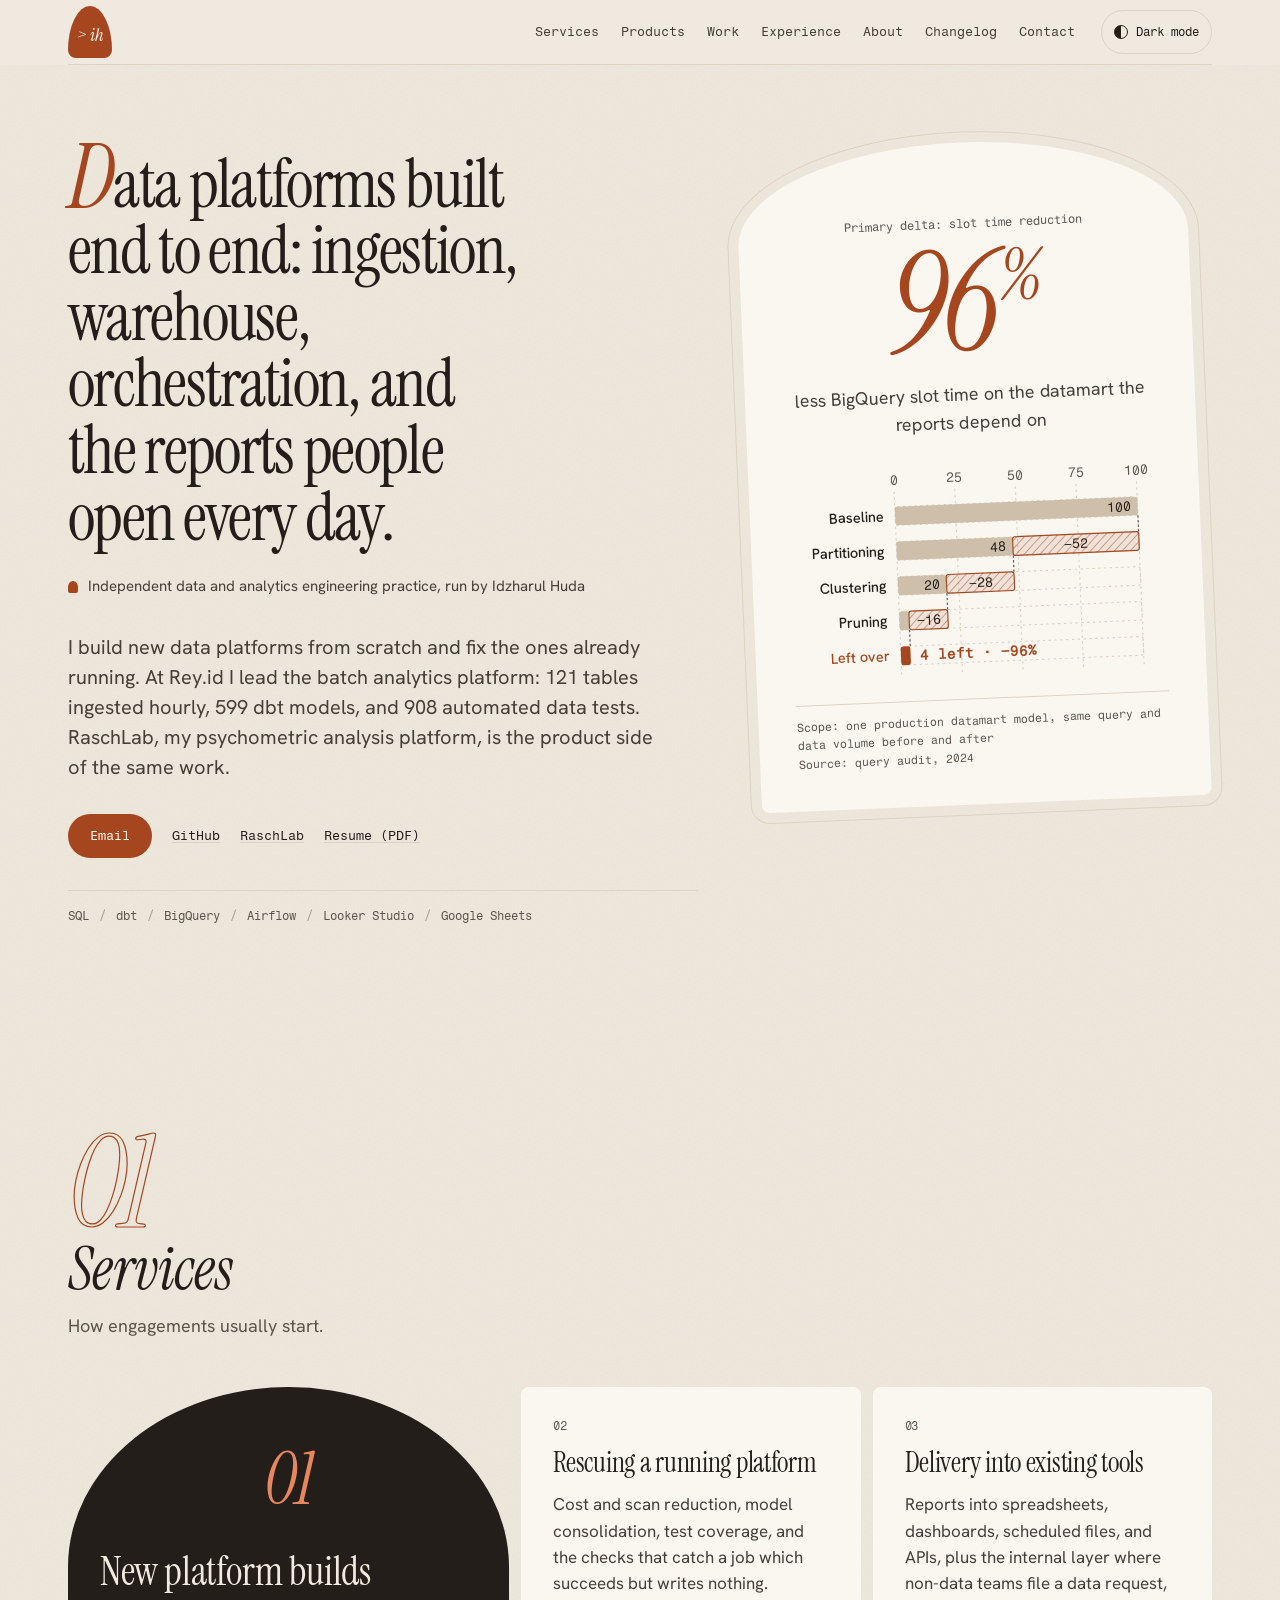
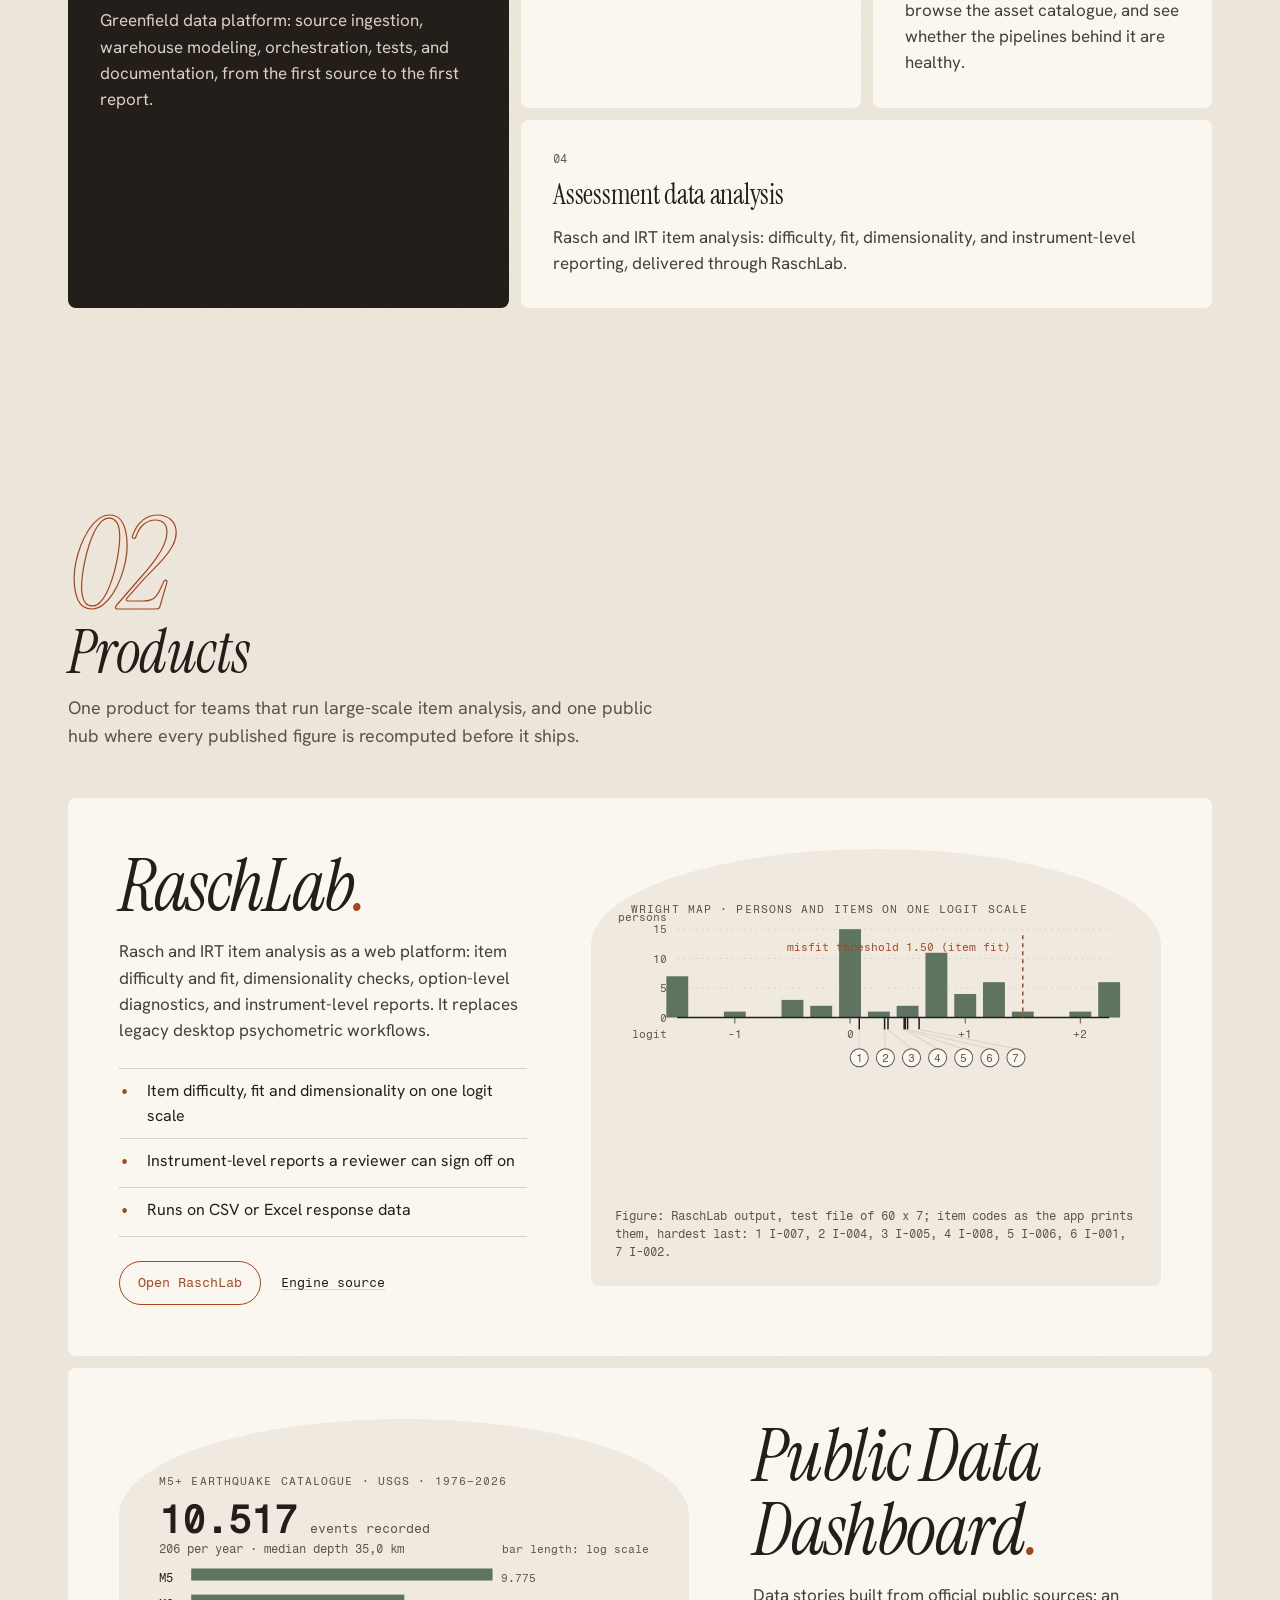
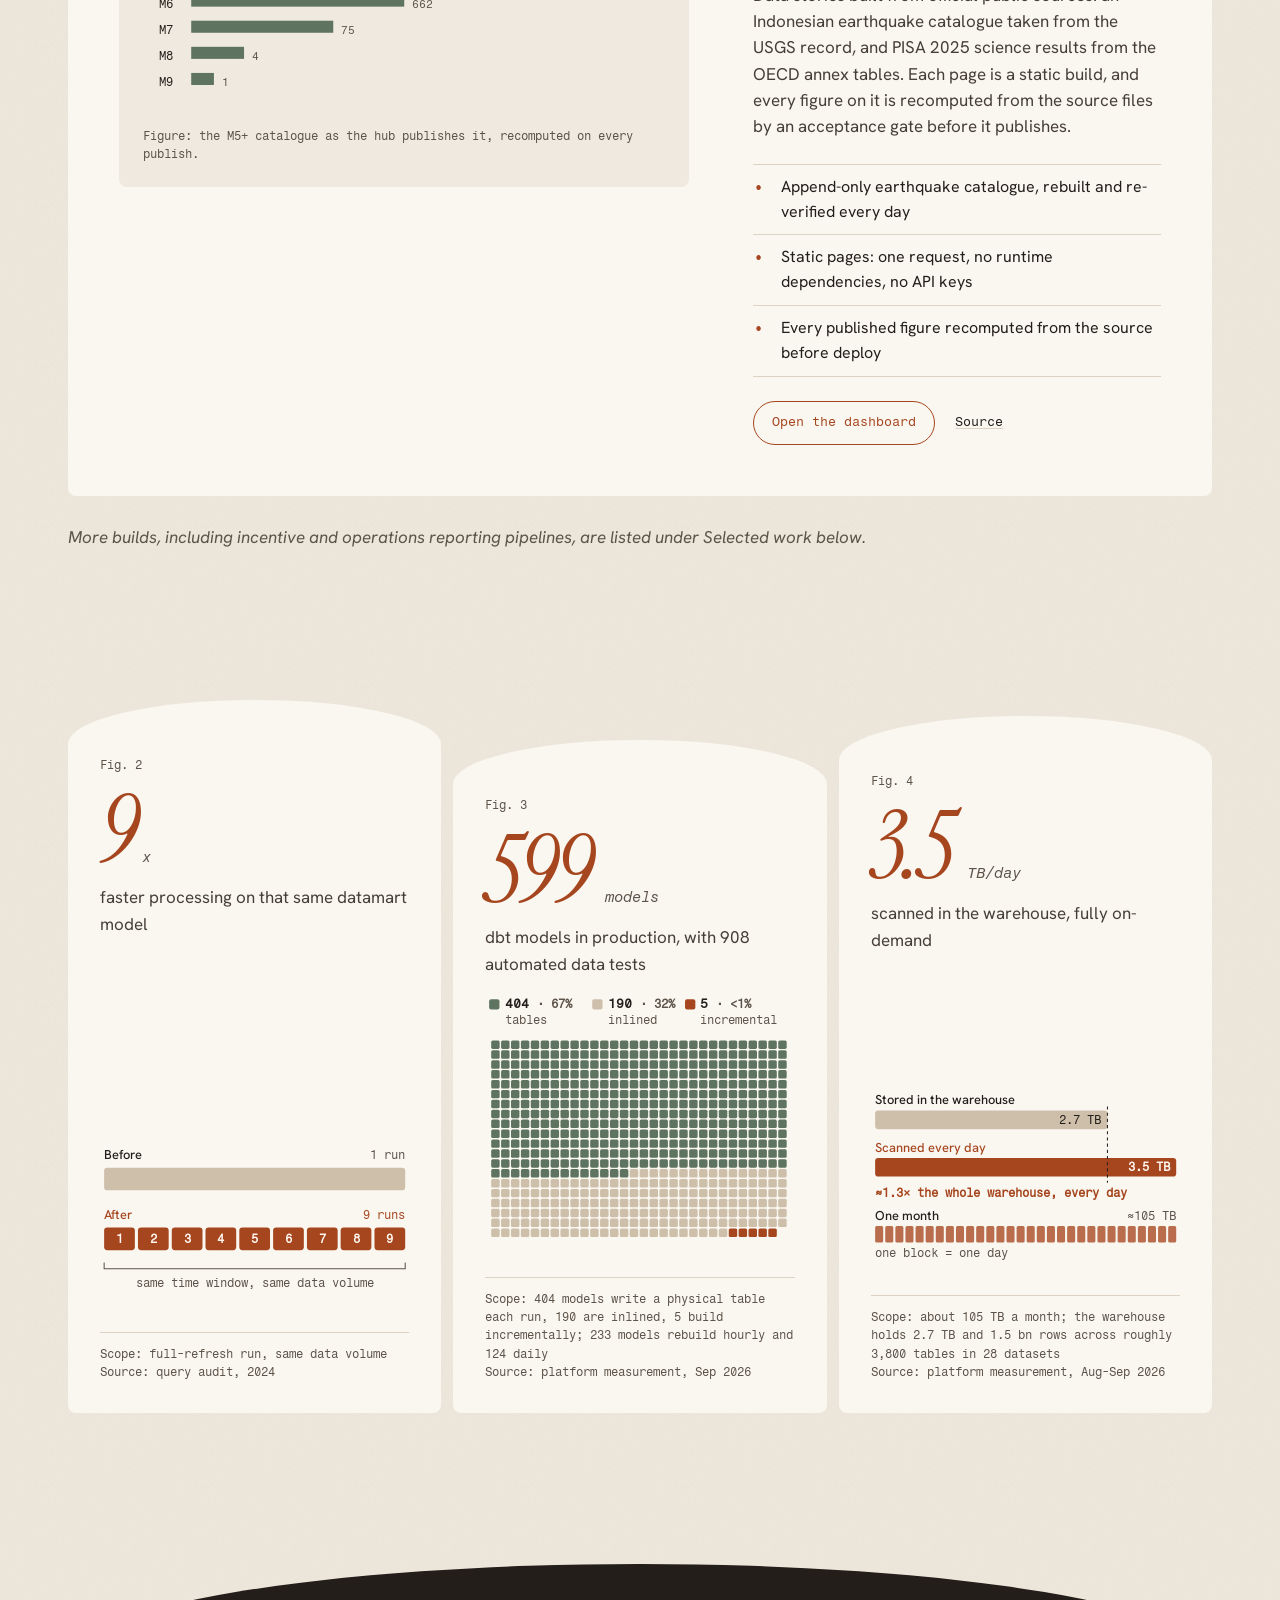
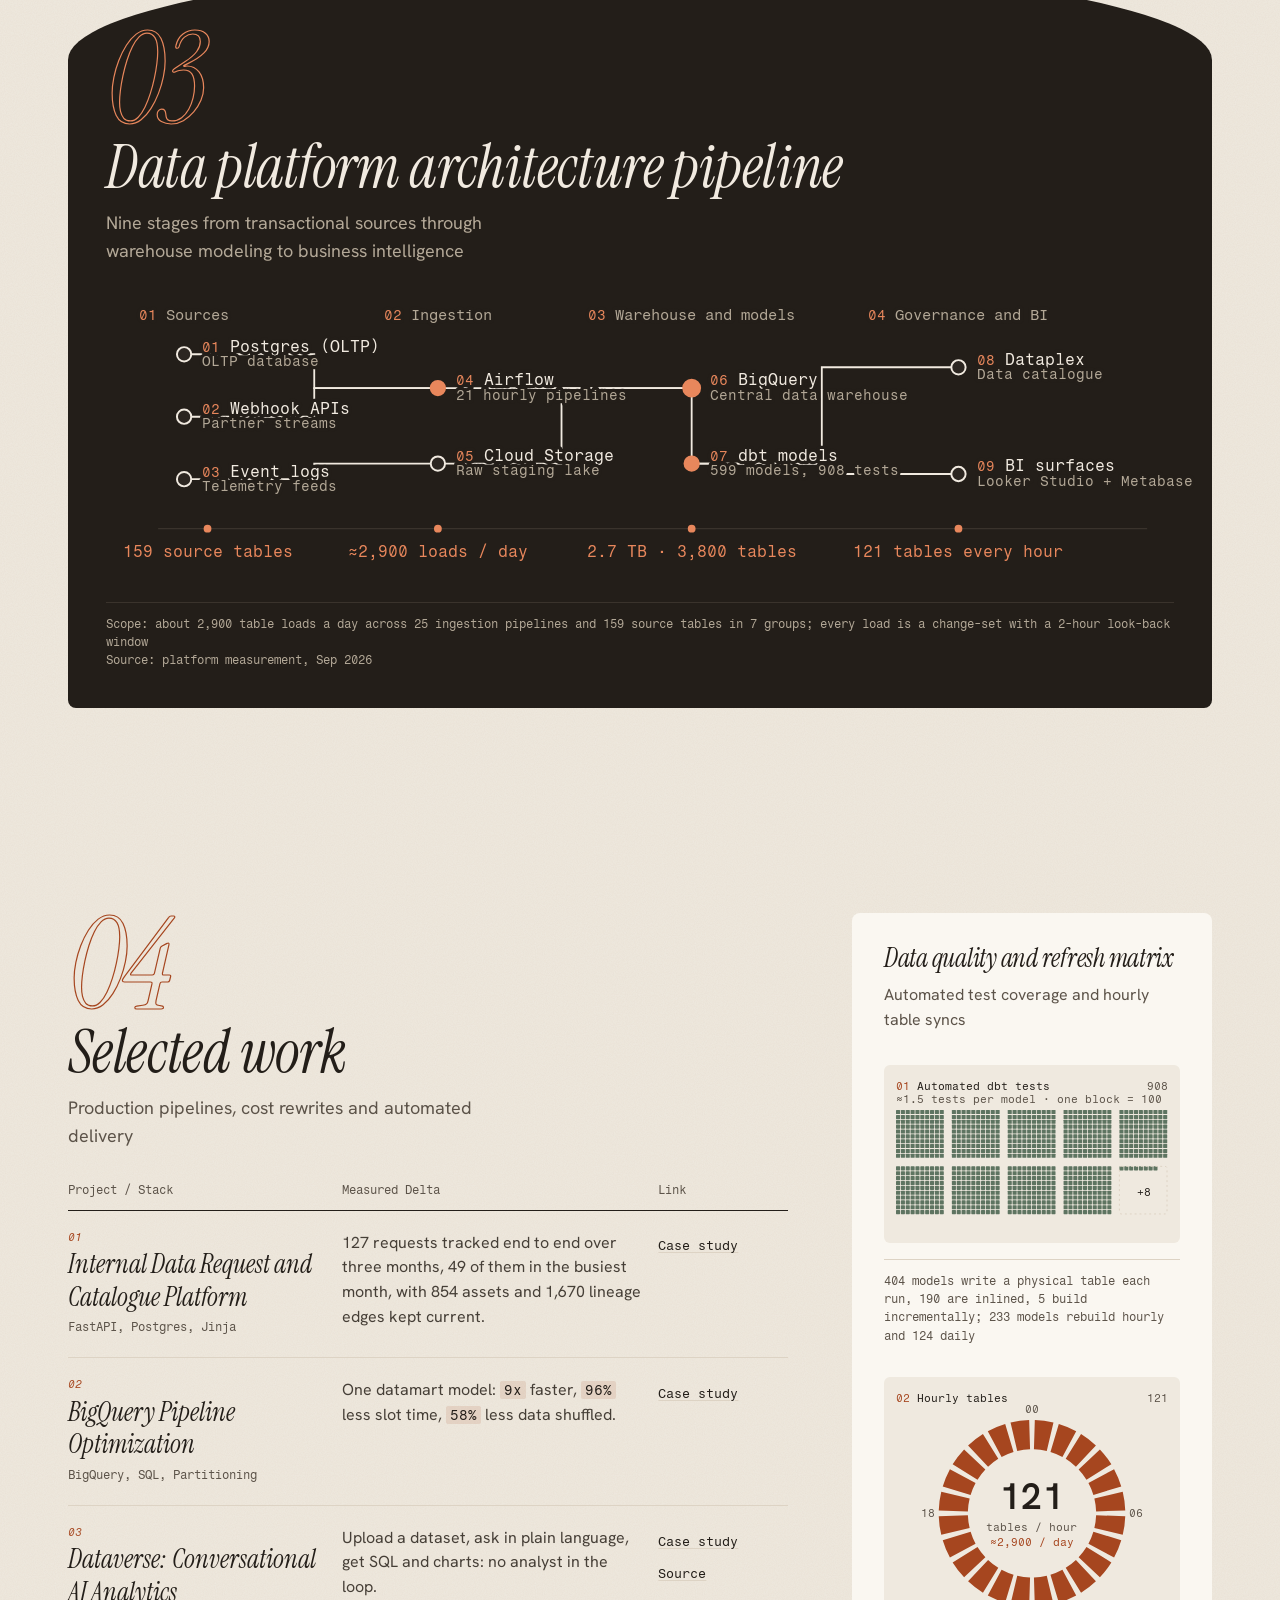
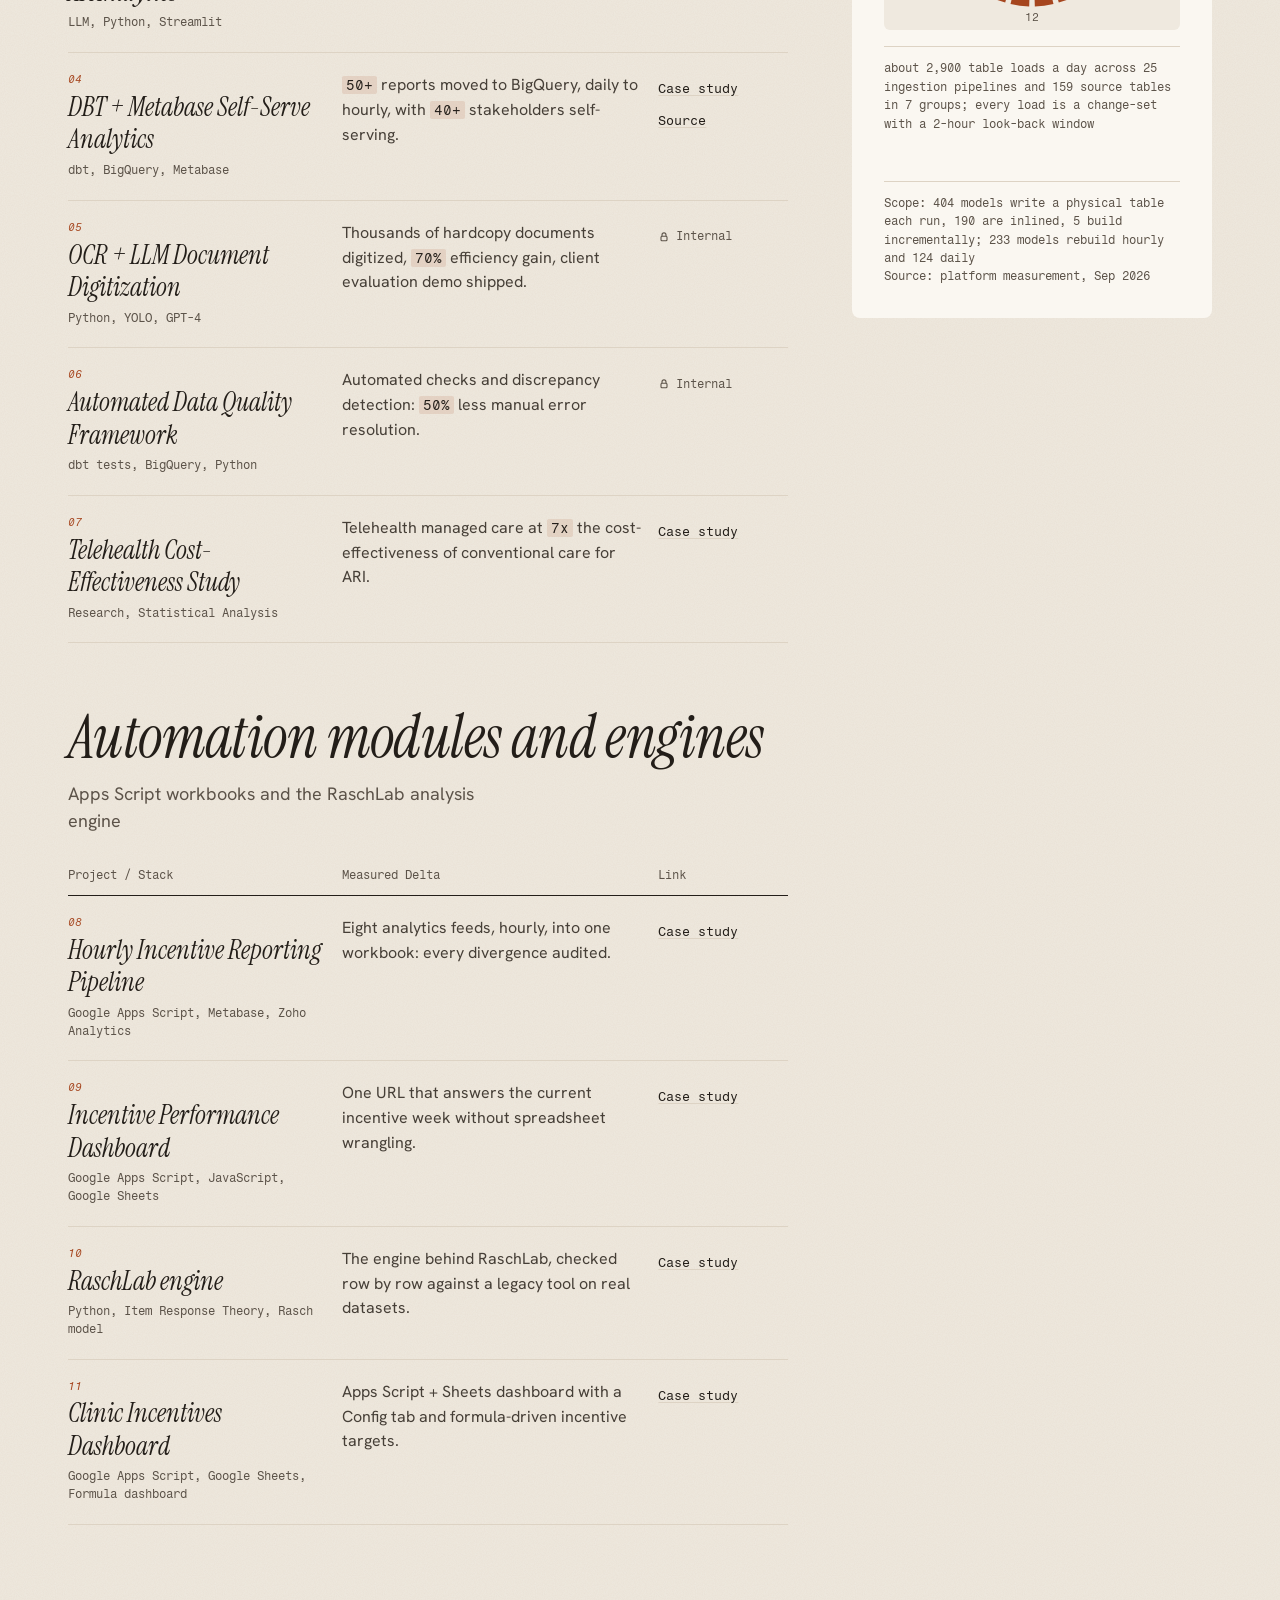
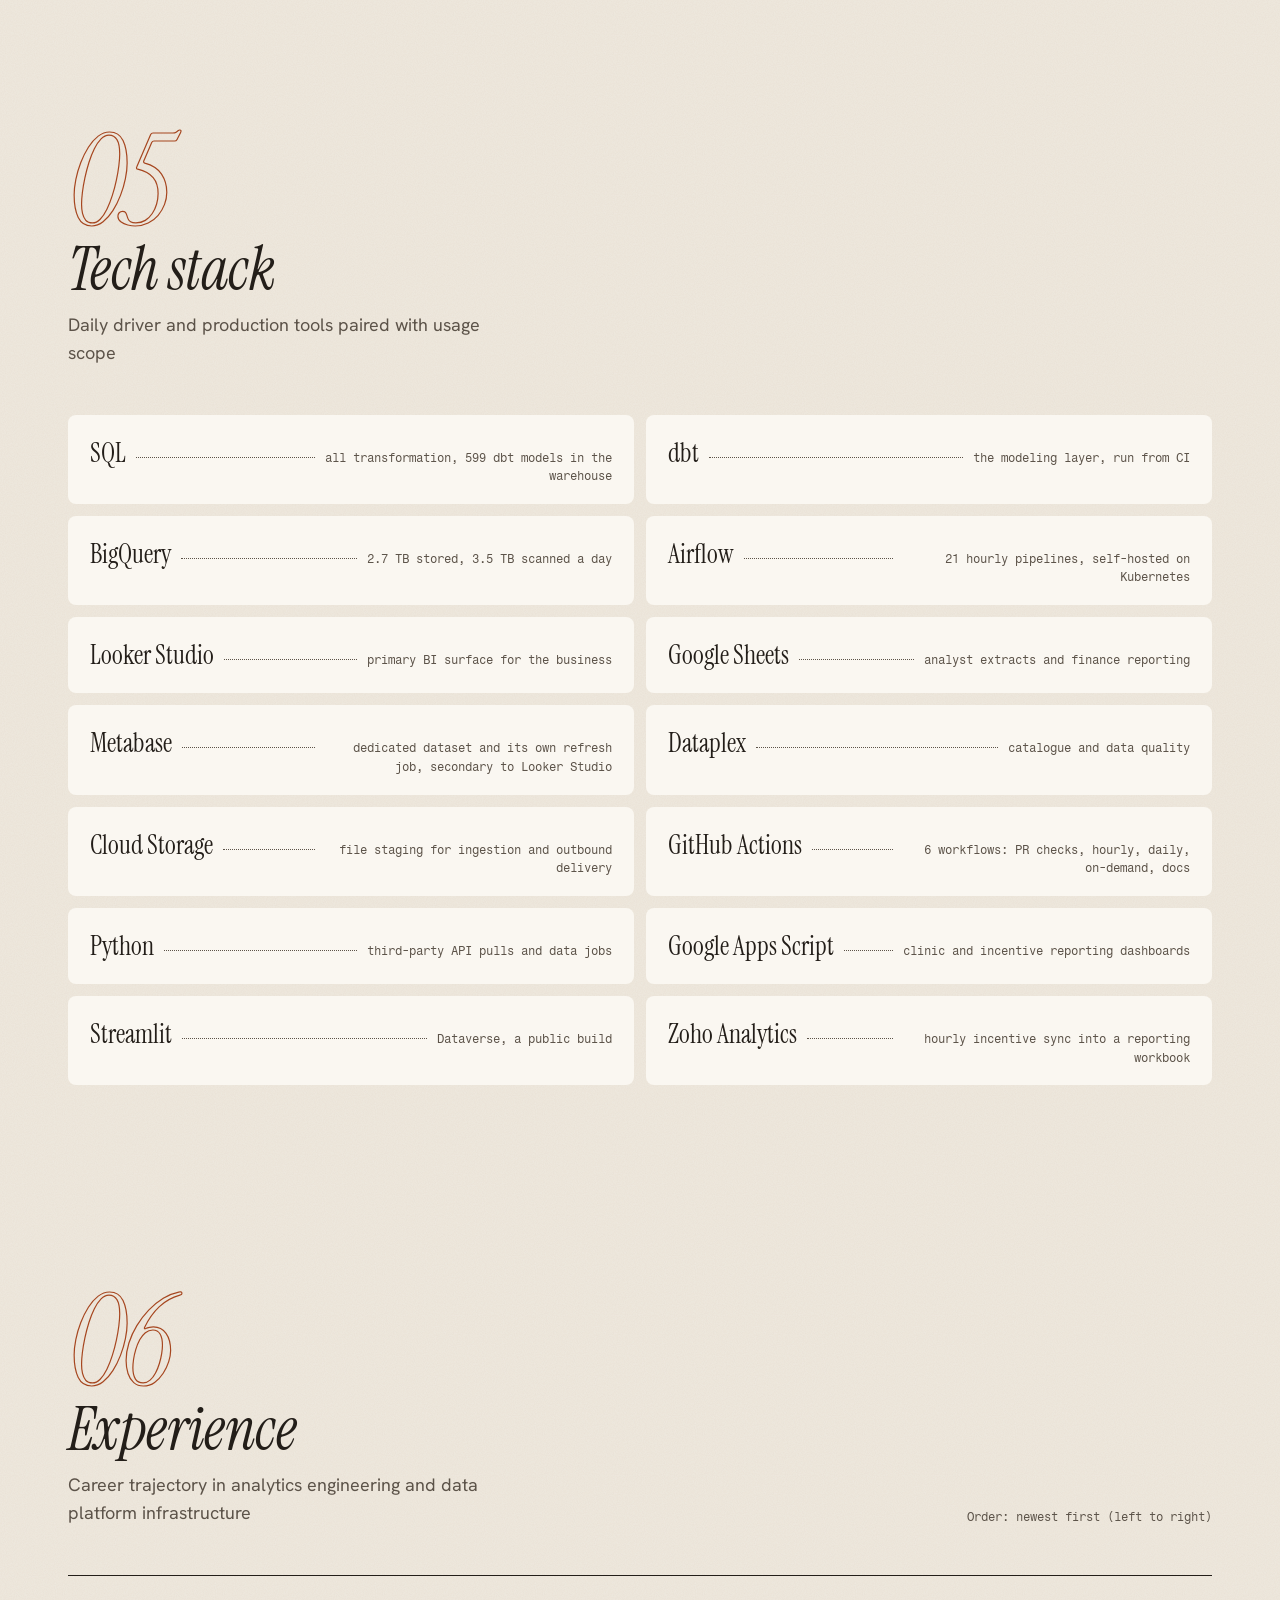
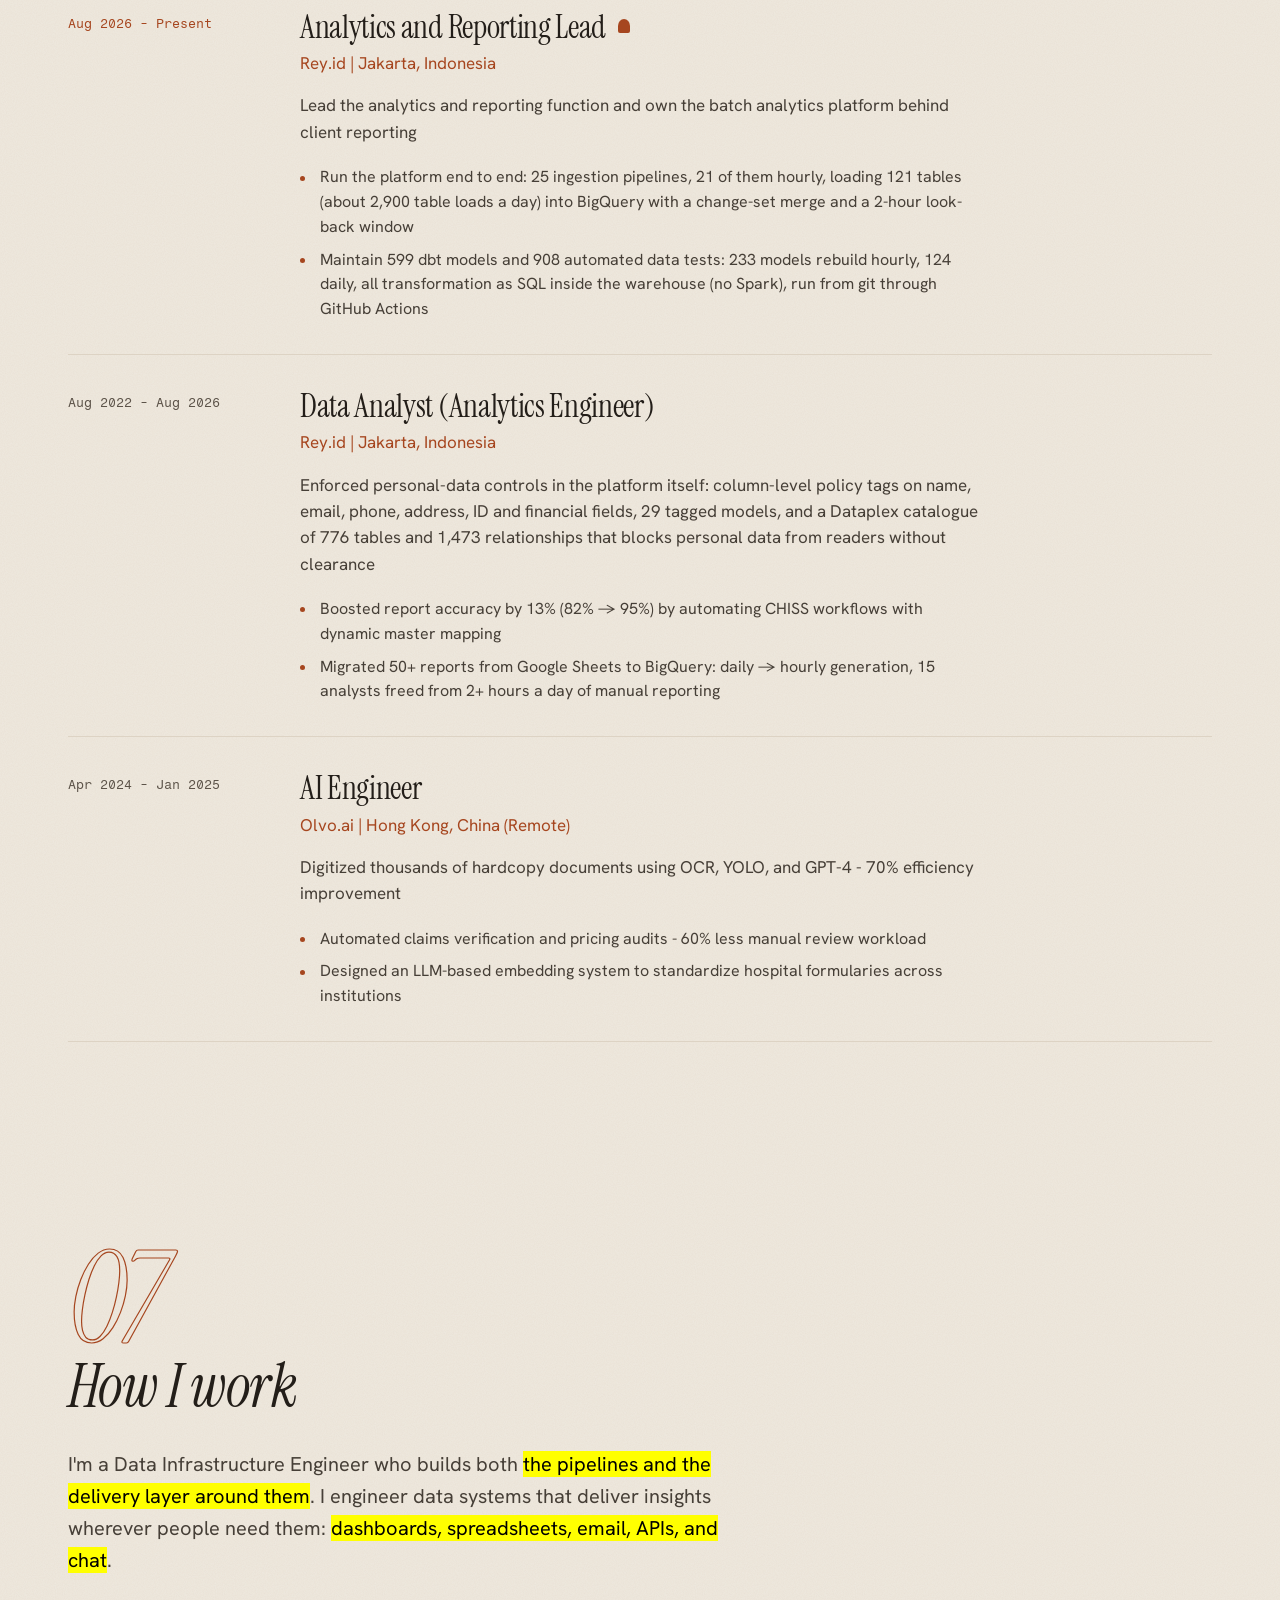
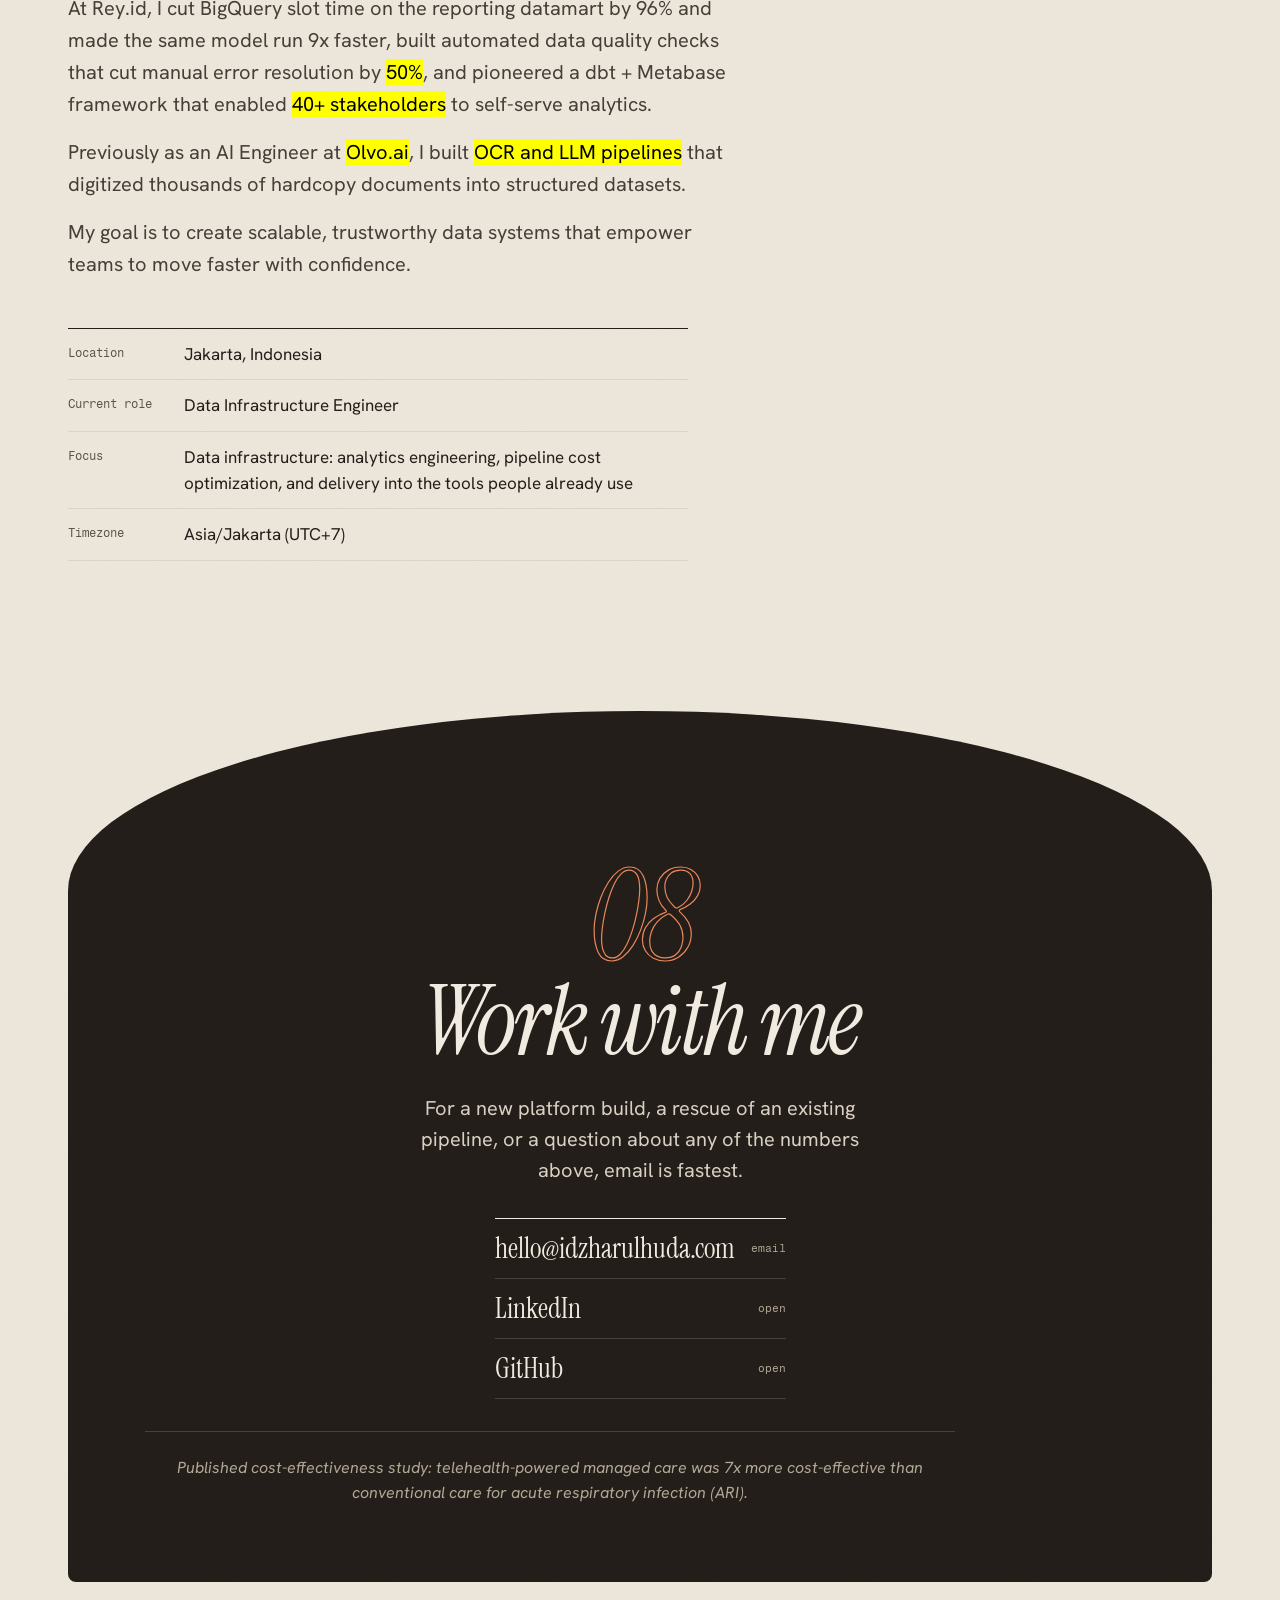
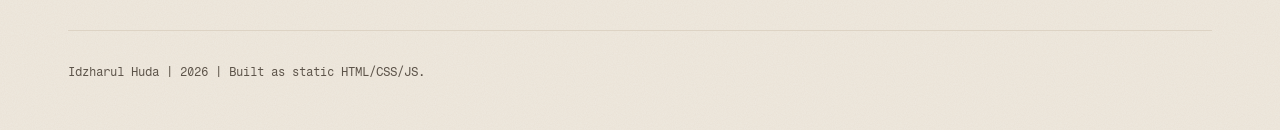
==== commit b16b05b8: "Make the site readable for AI and no-JS crawlers, add cookieless analytics - bake the JS-rendered la" ====
--- a/index.html
+++ b/index.html
@@ -242,7 +242,7 @@
 
       <!-- Band 2: Secondary Metrics -->
       <section class="band band-secondary reveal" id="impact" aria-label="Measured impact metrics">
-        <div class="impact-list" id="impact-list"></div>
+        <div class="impact-list" id="impact-list"><!-- prerender:impact-list --><div class="cell-metric"><div><div class="cell-figure">9<span class="cell-unit">x</span></div><p class="cell-desc">faster processing on that same datamart model</p></div><div class="chart-container"><svg class="chart-svg twobar-svg speed2" viewBox="0 0 300 150" role="img" aria-labelledby="tb-t tb-d"><title id="tb-t">Processing speed 1x to 9x</title><desc id="tb-d">In the time the original query finished one run, the optimised query finishes 9 runs.</desc><text x="4" y="14" class="c-row-label is-start">Before</text><text x="296" y="14" class="c-tick is-end">1 run</text><rect x="4" y="22" width="292" height="22" rx="3" class="speed-old grow-x"></rect><text x="4" y="72" class="c-row-label is-start is-accent">After</text><text x="296" y="72" class="c-tick is-end is-accent">9 runs</text><rect x="4.0" y="80" width="29.8" height="22" rx="3" class="speed-new pop-in" style="--d:0.25s"></rect><text x="18.9" y="95" class="c-in-label is-mid is-onaccent pop-in" style="--d:0.25s">1</text><rect x="36.8" y="80" width="29.8" height="22" rx="3" class="speed-new pop-in" style="--d:0.32s"></rect><text x="51.7" y="95" class="c-in-label is-mid is-onaccent pop-in" style="--d:0.32s">2</text><rect x="69.6" y="80" width="29.8" height="22" rx="3" class="speed-new pop-in" style="--d:0.39s"></rect><text x="84.4" y="95" class="c-in-label is-mid is-onaccent pop-in" style="--d:0.39s">3</text><rect x="102.3" y="80" width="29.8" height="22" rx="3" class="speed-new pop-in" style="--d:0.46s"></rect><text x="117.2" y="95" class="c-in-label is-mid is-onaccent pop-in" style="--d:0.46s">4</text><rect x="135.1" y="80" width="29.8" height="22" rx="3" class="speed-new pop-in" style="--d:0.53s"></rect><text x="150.0" y="95" class="c-in-label is-mid is-onaccent pop-in" style="--d:0.53s">5</text><rect x="167.9" y="80" width="29.8" height="22" rx="3" class="speed-new pop-in" style="--d:0.60s"></rect><text x="182.8" y="95" class="c-in-label is-mid is-onaccent pop-in" style="--d:0.60s">6</text><rect x="200.7" y="80" width="29.8" height="22" rx="3" class="speed-new pop-in" style="--d:0.67s"></rect><text x="215.6" y="95" class="c-in-label is-mid is-onaccent pop-in" style="--d:0.67s">7</text><rect x="233.4" y="80" width="29.8" height="22" rx="3" class="speed-new pop-in" style="--d:0.74s"></rect><text x="248.3" y="95" class="c-in-label is-mid is-onaccent pop-in" style="--d:0.74s">8</text><rect x="266.2" y="80" width="29.8" height="22" rx="3" class="speed-new pop-in" style="--d:0.81s"></rect><text x="281.1" y="95" class="c-in-label is-mid is-onaccent pop-in" style="--d:0.81s">9</text><path d="M 4 114 V 120 H 296 V 114" class="c-bracket"></path><text x="150" y="138" class="c-tick is-mid">same time window, same data volume</text></svg></div><p class="cell-meta">Scope: full-refresh run, same data volume<br>Source: query audit, 2024</p></div><div class="cell-metric"><div><div class="cell-figure">599<span class="cell-unit"> models</span></div><p class="cell-desc">dbt models in production, with 908 automated data tests</p></div><div class="chart-container"><svg class="chart-svg breakdown-svg waffle" viewBox="0 0 300 244" role="img" aria-labelledby="bm-t bm-d"><title id="bm-t">599 dbt models by materialisation</title><desc id="bm-d">404 write a physical table, 190 are inlined, 5 build incrementally. One square per model.</desc><rect x="4" y="6" width="10" height="10" rx="2" class="wf-c-table"></rect><text x="19" y="15" class="c-legend-num">404 <tspan class="c-tick">· 67%</tspan></text><text x="19" y="30" class="c-tick is-start">tables</text><rect x="104" y="6" width="10" height="10" rx="2" class="wf-c-view"></rect><text x="119" y="15" class="c-legend-num">190 <tspan class="c-tick">· 32%</tspan></text><text x="119" y="30" class="c-tick is-start">inlined</text><rect x="194" y="6" width="10" height="10" rx="2" class="wf-c-incr"></rect><text x="209" y="15" class="c-legend-num">5 <tspan class="c-tick">· &lt;1%</tspan></text><text x="209" y="30" class="c-tick is-start">incremental</text><rect x="6.0" y="46.0" width="8.2" height="8.2" rx="1.5" class="wf-c-table pop-in" style="--d:0.00s"></rect><rect x="15.6" y="46.0" width="8.2" height="8.2" rx="1.5" class="wf-c-table pop-in" style="--d:0.00s"></rect><rect x="25.2" y="46.0" width="8.2" height="8.2" rx="1.5" class="wf-c-table pop-in" style="--d:0.00s"></rect><rect x="34.8" y="46.0" width="8.2" height="8.2" rx="1.5" class="wf-c-table pop-in" style="--d:0.00s"></rect><rect x="44.4" y="46.0" width="8.2" height="8.2" rx="1.5" class="wf-c-table pop-in" style="--d:0.00s"></rect><rect x="54.0" y="46.0" width="8.2" height="8.2" rx="1.5" class="wf-c-table pop-in" style="--d:0.00s"></rect><rect x="63.6" y="46.0" width="8.2" height="8.2" rx="1.5" class="wf-c-table pop-in" style="--d:0.00s"></rect><rect x="73.2" y="46.0" width="8.2" height="8.2" rx="1.5" class="wf-c-table pop-in" style="--d:0.00s"></rect><rect x="82.8" y="46.0" width="8.2" height="8.2" rx="1.5" class="wf-c-table pop-in" style="--d:0.00s"></rect><rect x="92.4" y="46.0" width="8.2" height="8.2" rx="1.5" class="wf-c-table pop-in" style="--d:0.00s"></rect><rect x="102.0" y="46.0" width="8.2" height="8.2" rx="1.5" class="wf-c-table pop-in" style="--d:0.00s"></rect><rect x="111.6" y="46.0" width="8.2" height="8.2" rx="1.5" class="wf-c-table pop-in" style="--d:0.00s"></rect><rect x="121.2" y="46.0" width="8.2" height="8.2" rx="1.5" class="wf-c-table pop-in" style="--d:0.00s"></rect><rect x="130.8" y="46.0" width="8.2" height="8.2" rx="1.5" class="wf-c-table pop-in" style="--d:0.00s"></rect><rect x="140.4" y="46.0" width="8.2" height="8.2" rx="1.5" class="wf-c-table pop-in" style="--d:0.00s"></rect><rect x="150.0" y="46.0" width="8.2" height="8.2" rx="1.5" class="wf-c-table pop-in" style="--d:0.00s"></rect><rect x="159.6" y="46.0" width="8.2" height="8.2" rx="1.5" class="wf-c-table pop-in" style="--d:0.00s"></rect><rect x="169.2" y="46.0" width="8.2" height="8.2" rx="1.5" class="wf-c-table pop-in" style="--d:0.00s"></rect><rect x="178.8" y="46.0" width="8.2" height="8.2" rx="1.5" class="wf-c-table pop-in" style="--d:0.00s"></rect><rect x="188.4" y="46.0" width="8.2" height="8.2" rx="1.5" class="wf-c-table pop-in" style="--d:0.00s"></rect><rect x="198.0" y="46.0" width="8.2" height="8.2" rx="1.5" class="wf-c-table pop-in" style="--d:0.00s"></rect><rect x="207.6" y="46.0" width="8.2" height="8.2" rx="1.5" class="wf-c-table pop-in" style="--d:0.00s"></rect><rect x="217.2" y="46.0" width="8.2" height="8.2" rx="1.5" class="wf-c-table pop-in" style="--d:0.00s"></rect><rect x="226.8" y="46.0" width="8.2" height="8.2" rx="1.5" class="wf-c-table pop-in" style="--d:0.00s"></rect><rect x="236.4" y="46.0" width="8.2" height="8.2" rx="1.5" class="wf-c-table pop-in" style="--d:0.00s"></rect><rect x="246.0" y="46.0" width="8.2" height="8.2" rx="1.5" class="wf-c-table pop-in" style="--d:0.00s"></rect><rect x="255.6" y="46.0" width="8.2" height="8.2" rx="1.5" class="wf-c-table pop-in" style="--d:0.00s"></rect><rect x="265.2" y="46.0" width="8.2" height="8.2" rx="1.5" class="wf-c-table pop-in" style="--d:0.00s"></rect><rect x="274.8" y="46.0" width="8.2" height="8.2" rx="1.5" class="wf-c-table pop-in" style="--d:0.00s"></rect><rect x="284.4" y="46.0" width="8.2" height="8.2" rx="1.5" class="wf-c-table pop-in" style="--d:0.00s"></rect><rect x="6.0" y="55.6" width="8.2" height="8.2" rx="1.5" class="wf-c-table pop-in" style="--d:0.04s"></rect><rect x="15.6" y="55.6" width="8.2" height="8.2" rx="1.5" class="wf-c-table pop-in" style="--d:0.04s"></rect><rect x="25.2" y="55.6" width="8.2" height="8.2" rx="1.5" class="wf-c-table pop-in" style="--d:0.04s"></rect><rect x="34.8" y="55.6" width="8.2" height="8.2" rx="1.5" class="wf-c-table pop-in" style="--d:0.04s"></rect><rect x="44.4" y="55.6" width="8.2" height="8.2" rx="1.5" class="wf-c-table pop-in" style="--d:0.04s"></rect><rect x="54.0" y="55.6" width="8.2" height="8.2" rx="1.5" class="wf-c-table pop-in" style="--d:0.04s"></rect><rect x="63.6" y="55.6" width="8.2" height="8.2" rx="1.5" class="wf-c-table pop-in" style="--d:0.04s"></rect><rect x="73.2" y="55.6" width="8.2" height="8.2" rx="1.5" class="wf-c-table pop-in" style="--d:0.04s"></rect><rect x="82.8" y="55.6" width="8.2" height="8.2" rx="1.5" class="wf-c-table pop-in" style="--d:0.04s"></rect><rect x="92.4" y="55.6" width="8.2" height="8.2" rx="1.5" class="wf-c-table pop-in" style="--d:0.04s"></rect><rect x="102.0" y="55.6" width="8.2" height="8.2" rx="1.5" class="wf-c-table pop-in" style="--d:0.04s"></rect><rect x="111.6" y="55.6" width="8.2" height="8.2" rx="1.5" class="wf-c-table pop-in" style="--d:0.04s"></rect><rect x="121.2" y="55.6" width="8.2" height="8.2" rx="1.5" class="wf-c-table pop-in" style="--d:0.04s"></rect><rect x="130.8" y="55.6" width="8.2" height="8.2" rx="1.5" class="wf-c-table pop-in" style="--d:0.04s"></rect><rect x="140.4" y="55.6" width="8.2" height="8.2" rx="1.5" class="wf-c-table pop-in" style="--d:0.04s"></rect><rect x="150.0" y="55.6" width="8.2" height="8.2" rx="1.5" class="wf-c-table pop-in" style="--d:0.04s"></rect><rect x="159.6" y="55.6" width="8.2" height="8.2" rx="1.5" class="wf-c-table pop-in" style="--d:0.04s"></rect><rect x="169.2" y="55.6" width="8.2" height="8.2" rx="1.5" class="wf-c-table pop-in" style="--d:0.04s"></rect><rect x="178.8" y="55.6" width="8.2" height="8.2" rx="1.5" class="wf-c-table pop-in" style="--d:0.04s"></rect><rect x="188.4" y="55.6" width="8.2" height="8.2" rx="1.5" class="wf-c-table pop-in" style="--d:0.04s"></rect><rect x="198.0" y="55.6" width="8.2" height="8.2" rx="1.5" class="wf-c-table pop-in" style="--d:0.04s"></rect><rect x="207.6" y="55.6" width="8.2" height="8.2" rx="1.5" class="wf-c-table pop-in" style="--d:0.04s"></rect><rect x="217.2" y="55.6" width="8.2" height="8.2" rx="1.5" class="wf-c-table pop-in" style="--d:0.04s"></rect><rect x="226.8" y="55.6" width="8.2" height="8.2" rx="1.5" class="wf-c-table pop-in" style="--d:0.04s"></rect><rect x="236.4" y="55.6" width="8.2" height="8.2" rx="1.5" class="wf-c-table pop-in" style="--d:0.04s"></rect><rect x="246.0" y="55.6" width="8.2" height="8.2" rx="1.5" class="wf-c-table pop-in" style="--d:0.04s"></rect><rect x="255.6" y="55.6" width="8.2" height="8.2" rx="1.5" class="wf-c-table pop-in" style="--d:0.04s"></rect><rect x="265.2" y="55.6" width="8.2" height="8.2" rx="1.5" class="wf-c-table pop-in" style="--d:0.04s"></rect><rect x="274.8" y="55.6" width="8.2" height="8.2" rx="1.5" class="wf-c-table pop-in" style="--d:0.04s"></rect><rect x="284.4" y="55.6" width="8.2" height="8.2" rx="1.5" class="wf-c-table pop-in" style="--d:0.04s"></rect><rect x="6.0" y="65.2" width="8.2" height="8.2" rx="1.5" class="wf-c-table pop-in" style="--d:0.07s"></rect><rect x="15.6" y="65.2" width="8.2" height="8.2" rx="1.5" class="wf-c-table pop-in" style="--d:0.07s"></rect><rect x="25.2" y="65.2" width="8.2" height="8.2" rx="1.5" class="wf-c-table pop-in" style="--d:0.07s"></rect><rect x="34.8" y="65.2" width="8.2" height="8.2" rx="1.5" class="wf-c-table pop-in" style="--d:0.07s"></rect><rect x="44.4" y="65.2" width="8.2" height="8.2" rx="1.5" class="wf-c-table pop-in" style="--d:0.07s"></rect><rect x="54.0" y="65.2" width="8.2" height="8.2" rx="1.5" class="wf-c-table pop-in" style="--d:0.07s"></rect><rect x="63.6" y="65.2" width="8.2" height="8.2" rx="1.5" class="wf-c-table pop-in" style="--d:0.07s"></rect><rect x="73.2" y="65.2" width="8.2" height="8.2" rx="1.5" class="wf-c-table pop-in" style="--d:0.07s"></rect><rect x="82.8" y="65.2" width="8.2" height="8.2" rx="1.5" class="wf-c-table pop-in" style="--d:0.07s"></rect><rect x="92.4" y="65.2" width="8.2" height="8.2" rx="1.5" class="wf-c-table pop-in" style="--d:0.07s"></rect><rect x="102.0" y="65.2" width="8.2" height="8.2" rx="1.5" class="wf-c-table pop-in" style="--d:0.07s"></rect><rect x="111.6" y="65.2" width="8.2" height="8.2" rx="1.5" class="wf-c-table pop-in" style="--d:0.07s"></rect><rect x="121.2" y="65.2" width="8.2" height="8.2" rx="1.5" class="wf-c-table pop-in" style="--d:0.07s"></rect><rect x="130.8" y="65.2" width="8.2" height="8.2" rx="1.5" class="wf-c-table pop-in" style="--d:0.07s"></rect><rect x="140.4" y="65.2" width="8.2" height="8.2" rx="1.5" class="wf-c-table pop-in" style="--d:0.07s"></rect><rect x="150.0" y="65.2" width="8.2" height="8.2" rx="1.5" class="wf-c-table pop-in" style="--d:0.07s"></rect><rect x="159.6" y="65.2" width="8.2" height="8.2" rx="1.5" class="wf-c-table pop-in" style="--d:0.07s"></rect><rect x="169.2" y="65.2" width="8.2" height="8.2" rx="1.5" class="wf-c-table pop-in" style="--d:0.07s"></rect><rect x="178.8" y="65.2" width="8.2" height="8.2" rx="1.5" class="wf-c-table pop-in" style="--d:0.07s"></rect><rect x="188.4" y="65.2" width="8.2" height="8.2" rx="1.5" class="wf-c-table pop-in" style="--d:0.07s"></rect><rect x="198.0" y="65.2" width="8.2" height="8.2" rx="1.5" class="wf-c-table pop-in" style="--d:0.07s"></rect><rect x="207.6" y="65.2" width="8.2" height="8.2" rx="1.5" class="wf-c-table pop-in" style="--d:0.07s"></rect><rect x="217.2" y="65.2" width="8.2" height="8.2" rx="1.5" class="wf-c-table pop-in" style="--d:0.07s"></rect><rect x="226.8" y="65.2" width="8.2" height="8.2" rx="1.5" class="wf-c-table pop-in" style="--d:0.07s"></rect><rect x="236.4" y="65.2" width="8.2" height="8.2" rx="1.5" class="wf-c-table pop-in" style="--d:0.07s"></rect><rect x="246.0" y="65.2" width="8.2" height="8.2" rx="1.5" class="wf-c-table pop-in" style="--d:0.07s"></rect><rect x="255.6" y="65.2" width="8.2" height="8.2" rx="1.5" class="wf-c-table pop-in" style="--d:0.07s"></rect><rect x="265.2" y="65.2" width="8.2" height="8.2" rx="1.5" class="wf-c-table pop-in" style="--d:0.07s"></rect><rect x="274.8" y="65.2" width="8.2" height="8.2" rx="1.5" class="wf-c-table pop-in" style="--d:0.07s"></rect><rect x="284.4" y="65.2" width="8.2" height="8.2" rx="1.5" class="wf-c-table pop-in" style="--d:0.07s"></rect><rect x="6.0" y="74.8" width="8.2" height="8.2" rx="1.5" class="wf-c-table pop-in" style="--d:0.11s"></rect><rect x="15.6" y="74.8" width="8.2" height="8.2" rx="1.5" class="wf-c-table pop-in" style="--d:0.11s"></rect><rect x="25.2" y="74.8" width="8.2" height="8.2" rx="1.5" class="wf-c-table pop-in" style="--d:0.11s"></rect><rect x="34.8" y="74.8" width="8.2" height="8.2" rx="1.5" class="wf-c-table pop-in" style="--d:0.11s"></rect><rect x="44.4" y="74.8" width="8.2" height="8.2" rx="1.5" class="wf-c-table pop-in" style="--d:0.11s"></rect><rect x="54.0" y="74.8" width="8.2" height="8.2" rx="1.5" class="wf-c-table pop-in" style="--d:0.11s"></rect><rect x="63.6" y="74.8" width="8.2" height="8.2" rx="1.5" class="wf-c-table pop-in" style="--d:0.11s"></rect><rect x="73.2" y="74.8" width="8.2" height="8.2" rx="1.5" class="wf-c-table pop-in" style="--d:0.11s"></rect><rect x="82.8" y="74.8" width="8.2" height="8.2" rx="1.5" class="wf-c-table pop-in" style="--d:0.11s"></rect><rect x="92.4" y="74.8" width="8.2" height="8.2" rx="1.5" class="wf-c-table pop-in" style="--d:0.11s"></rect><rect x="102.0" y="74.8" width="8.2" height="8.2" rx="1.5" class="wf-c-table pop-in" style="--d:0.11s"></rect><rect x="111.6" y="74.8" width="8.2" height="8.2" rx="1.5" class="wf-c-table pop-in" style="--d:0.11s"></rect><rect x="121.2" y="74.8" width="8.2" height="8.2" rx="1.5" class="wf-c-table pop-in" style="--d:0.11s"></rect><rect x="130.8" y="74.8" width="8.2" height="8.2" rx="1.5" class="wf-c-table pop-in" style="--d:0.11s"></rect><rect x="140.4" y="74.8" width="8.2" height="8.2" rx="1.5" class="wf-c-table pop-in" style="--d:0.11s"></rect><rect x="150.0" y="74.8" width="8.2" height="8.2" rx="1.5" class="wf-c-table pop-in" style="--d:0.11s"></rect><rect x="159.6" y="74.8" width="8.2" height="8.2" rx="1.5" class="wf-c-table pop-in" style="--d:0.11s"></rect><rect x="169.2" y="74.8" width="8.2" height="8.2" rx="1.5" class="wf-c-table pop-in" style="--d:0.11s"></rect><rect x="178.8" y="74.8" width="8.2" height="8.2" rx="1.5" class="wf-c-table pop-in" style="--d:0.11s"></rect><rect x="188.4" y="74.8" width="8.2" height="8.2" rx="1.5" class="wf-c-table pop-in" style="--d:0.11s"></rect><rect x="198.0" y="74.8" width="8.2" height="8.2" rx="1.5" class="wf-c-table pop-in" style="--d:0.11s"></rect><rect x="207.6" y="74.8" width="8.2" height="8.2" rx="1.5" class="wf-c-table pop-in" style="--d:0.11s"></rect><rect x="217.2" y="74.8" width="8.2" height="8.2" rx="1.5" class="wf-c-table pop-in" style="--d:0.11s"></rect><rect x="226.8" y="74.8" width="8.2" height="8.2" rx="1.5" class="wf-c-table pop-in" style="--d:0.11s"></rect><rect x="236.4" y="74.8" width="8.2" height="8.2" rx="1.5" class="wf-c-table pop-in" style="--d:0.11s"></rect><rect x="246.0" y="74.8" width="8.2" height="8.2" rx="1.5" class="wf-c-table pop-in" style="--d:0.11s"></rect><rect x="255.6" y="74.8" width="8.2" height="8.2" rx="1.5" class="wf-c-table pop-in" style="--d:0.11s"></rect><rect x="265.2" y="74.8" width="8.2" height="8.2" rx="1.5" class="wf-c-table pop-in" style="--d:0.11s"></rect><rect x="274.8" y="74.8" width="8.2" height="8.2" rx="1.5" class="wf-c-table pop-in" style="--d:0.11s"></rect><rect x="284.4" y="74.8" width="8.2" height="8.2" rx="1.5" class="wf-c-table pop-in" style="--d:0.11s"></rect><rect x="6.0" y="84.4" width="8.2" height="8.2" rx="1.5" class="wf-c-table pop-in" style="--d:0.14s"></rect><rect x="15.6" y="84.4" width="8.2" height="8.2" rx="1.5" class="wf-c-table pop-in" style="--d:0.14s"></rect><rect x="25.2" y="84.4" width="8.2" height="8.2" rx="1.5" class="wf-c-table pop-in" style="--d:0.14s"></rect><rect x="34.8" y="84.4" width="8.2" height="8.2" rx="1.5" class="wf-c-table pop-in" style="--d:0.14s"></rect><rect x="44.4" y="84.4" width="8.2" height="8.2" rx="1.5" class="wf-c-table pop-in" style="--d:0.14s"></rect><rect x="54.0" y="84.4" width="8.2" height="8.2" rx="1.5" class="wf-c-table pop-in" style="--d:0.14s"></rect><rect x="63.6" y="84.4" width="8.2" height="8.2" rx="1.5" class="wf-c-table pop-in" style="--d:0.14s"></rect><rect x="73.2" y="84.4" width="8.2" height="8.2" rx="1.5" class="wf-c-table pop-in" style="--d:0.14s"></rect><rect x="82.8" y="84.4" width="8.2" height="8.2" rx="1.5" class="wf-c-table pop-in" style="--d:0.14s"></rect><rect x="92.4" y="84.4" width="8.2" height="8.2" rx="1.5" class="wf-c-table pop-in" style="--d:0.14s"></rect><rect x="102.0" y="84.4" width="8.2" height="8.2" rx="1.5" class="wf-c-table pop-in" style="--d:0.14s"></rect><rect x="111.6" y="84.4" width="8.2" height="8.2" rx="1.5" class="wf-c-table pop-in" style="--d:0.14s"></rect><rect x="121.2" y="84.4" width="8.2" height="8.2" rx="1.5" class="wf-c-table pop-in" style="--d:0.14s"></rect><rect x="130.8" y="84.4" width="8.2" height="8.2" rx="1.5" class="wf-c-table pop-in" style="--d:0.14s"></rect><rect x="140.4" y="84.4" width="8.2" height="8.2" rx="1.5" class="wf-c-table pop-in" style="--d:0.14s"></rect><rect x="150.0" y="84.4" width="8.2" height="8.2" rx="1.5" class="wf-c-table pop-in" style="--d:0.14s"></rect><rect x="159.6" y="84.4" width="8.2" height="8.2" rx="1.5" class="wf-c-table pop-in" style="--d:0.14s"></rect><rect x="169.2" y="84.4" width="8.2" height="8.2" rx="1.5" class="wf-c-table pop-in" style="--d:0.14s"></rect><rect x="178.8" y="84.4" width="8.2" height="8.2" rx="1.5" class="wf-c-table pop-in" style="--d:0.14s"></rect><rect x="188.4" y="84.4" width="8.2" height="8.2" rx="1.5" class="wf-c-table pop-in" style="--d:0.14s"></rect><rect x="198.0" y="84.4" width="8.2" height="8.2" rx="1.5" class="wf-c-table pop-in" style="--d:0.14s"></rect><rect x="207.6" y="84.4" width="8.2" height="8.2" rx="1.5" class="wf-c-table pop-in" style="--d:0.14s"></rect><rect x="217.2" y="84.4" width="8.2" height="8.2" rx="1.5" class="wf-c-table pop-in" style="--d:0.14s"></rect><rect x="226.8" y="84.4" width="8.2" height="8.2" rx="1.5" class="wf-c-table pop-in" style="--d:0.14s"></rect><rect x="236.4" y="84.4" width="8.2" height="8.2" rx="1.5" class="wf-c-table pop-in" style="--d:0.14s"></rect><rect x="246.0" y="84.4" width="8.2" height="8.2" rx="1.5" class="wf-c-table pop-in" style="--d:0.14s"></rect><rect x="255.6" y="84.4" width="8.2" height="8.2" rx="1.5" class="wf-c-table pop-in" style="--d:0.14s"></rect><rect x="265.2" y="84.4" width="8.2" height="8.2" rx="1.5" class="wf-c-table pop-in" style="--d:0.14s"></rect><rect x="274.8" y="84.4" width="8.2" height="8.2" rx="1.5" class="wf-c-table pop-in" style="--d:0.14s"></rect><rect x="284.4" y="84.4" width="8.2" height="8.2" rx="1.5" class="wf-c-table pop-in" style="--d:0.14s"></rect><rect x="6.0" y="94.0" width="8.2" height="8.2" rx="1.5" class="wf-c-table pop-in" style="--d:0.18s"></rect><rect x="15.6" y="94.0" width="8.2" height="8.2" rx="1.5" class="wf-c-table pop-in" style="--d:0.18s"></rect><rect x="25.2" y="94.0" width="8.2" height="8.2" rx="1.5" class="wf-c-table pop-in" style="--d:0.18s"></rect><rect x="34.8" y="94.0" width="8.2" height="8.2" rx="1.5" class="wf-c-table pop-in" style="--d:0.18s"></rect><rect x="44.4" y="94.0" width="8.2" height="8.2" rx="1.5" class="wf-c-table pop-in" style="--d:0.18s"></rect><rect x="54.0" y="94.0" width="8.2" height="8.2" rx="1.5" class="wf-c-table pop-in" style="--d:0.18s"></rect><rect x="63.6" y="94.0" width="8.2" height="8.2" rx="1.5" class="wf-c-table pop-in" style="--d:0.18s"></rect><rect x="73.2" y="94.0" width="8.2" height="8.2" rx="1.5" class="wf-c-table pop-in" style="--d:0.18s"></rect><rect x="82.8" y="94.0" width="8.2" height="8.2" rx="1.5" class="wf-c-table pop-in" style="--d:0.18s"></rect><rect x="92.4" y="94.0" width="8.2" height="8.2" rx="1.5" class="wf-c-table pop-in" style="--d:0.18s"></rect><rect x="102.0" y="94.0" width="8.2" height="8.2" rx="1.5" class="wf-c-table pop-in" style="--d:0.18s"></rect><rect x="111.6" y="94.0" width="8.2" height="8.2" rx="1.5" class="wf-c-table pop-in" style="--d:0.18s"></rect><rect x="121.2" y="94.0" width="8.2" height="8.2" rx="1.5" class="wf-c-table pop-in" style="--d:0.18s"></rect><rect x="130.8" y="94.0" width="8.2" height="8.2" rx="1.5" class="wf-c-table pop-in" style="--d:0.18s"></rect><rect x="140.4" y="94.0" width="8.2" height="8.2" rx="1.5" class="wf-c-table pop-in" style="--d:0.18s"></rect><rect x="150.0" y="94.0" width="8.2" height="8.2" rx="1.5" class="wf-c-table pop-in" style="--d:0.18s"></rect><rect x="159.6" y="94.0" width="8.2" height="8.2" rx="1.5" class="wf-c-table pop-in" style="--d:0.18s"></rect><rect x="169.2" y="94.0" width="8.2" height="8.2" rx="1.5" class="wf-c-table pop-in" style="--d:0.18s"></rect><rect x="178.8" y="94.0" width="8.2" height="8.2" rx="1.5" class="wf-c-table pop-in" style="--d:0.18s"></rect><rect x="188.4" y="94.0" width="8.2" height="8.2" rx="1.5" class="wf-c-table pop-in" style="--d:0.18s"></rect><rect x="198.0" y="94.0" width="8.2" height="8.2" rx="1.5" class="wf-c-table pop-in" style="--d:0.18s"></rect><rect x="207.6" y="94.0" width="8.2" height="8.2" rx="1.5" class="wf-c-table pop-in" style="--d:0.18s"></rect><rect x="217.2" y="94.0" width="8.2" height="8.2" rx="1.5" class="wf-c-table pop-in" style="--d:0.18s"></rect><rect x="226.8" y="94.0" width="8.2" height="8.2" rx="1.5" class="wf-c-table pop-in" style="--d:0.18s"></rect><rect x="236.4" y="94.0" width="8.2" height="8.2" rx="1.5" class="wf-c-table pop-in" style="--d:0.18s"></rect><rect x="246.0" y="94.0" width="8.2" height="8.2" rx="1.5" class="wf-c-table pop-in" style="--d:0.18s"></rect><rect x="255.6" y="94.0" width="8.2" height="8.2" rx="1.5" class="wf-c-table pop-in" style="--d:0.18s"></rect><rect x="265.2" y="94.0" width="8.2" height="8.2" rx="1.5" class="wf-c-table pop-in" style="--d:0.18s"></rect><rect x="274.8" y="94.0" width="8.2" height="8.2" rx="1.5" class="wf-c-table pop-in" style="--d:0.18s"></rect><rect x="284.4" y="94.0" width="8.2" height="8.2" rx="1.5" class="wf-c-table pop-in" style="--d:0.18s"></rect><rect x="6.0" y="103.6" width="8.2" height="8.2" rx="1.5" class="wf-c-table pop-in" style="--d:0.21s"></rect><rect x="15.6" y="103.6" width="8.2" height="8.2" rx="1.5" class="wf-c-table pop-in" style="--d:0.21s"></rect><rect x="25.2" y="103.6" width="8.2" height="8.2" rx="1.5" class="wf-c-table pop-in" style="--d:0.21s"></rect><rect x="34.8" y="103.6" width="8.2" height="8.2" rx="1.5" class="wf-c-table pop-in" style="--d:0.21s"></rect><rect x="44.4" y="103.6" width="8.2" height="8.2" rx="1.5" class="wf-c-table pop-in" style="--d:0.21s"></rect><rect x="54.0" y="103.6" width="8.2" height="8.2" rx="1.5" class="wf-c-table pop-in" style="--d:0.21s"></rect><rect x="63.6" y="103.6" width="8.2" height="8.2" rx="1.5" class="wf-c-table pop-in" style="--d:0.21s"></rect><rect x="73.2" y="103.6" width="8.2" height="8.2" rx="1.5" class="wf-c-table pop-in" style="--d:0.21s"></rect><rect x="82.8" y="103.6" width="8.2" height="8.2" rx="1.5" class="wf-c-table pop-in" style="--d:0.21s"></rect><rect x="92.4" y="103.6" width="8.2" height="8.2" rx="1.5" class="wf-c-table pop-in" style="--d:0.21s"></rect><rect x="102.0" y="103.6" width="8.2" height="8.2" rx="1.5" class="wf-c-table pop-in" style="--d:0.21s"></rect><rect x="111.6" y="103.6" width="8.2" height="8.2" rx="1.5" class="wf-c-table pop-in" style="--d:0.21s"></rect><rect x="121.2" y="103.6" width="8.2" height="8.2" rx="1.5" class="wf-c-table pop-in" style="--d:0.21s"></rect><rect x="130.8" y="103.6" width="8.2" height="8.2" rx="1.5" class="wf-c-table pop-in" style="--d:0.21s"></rect><rect x="140.4" y="103.6" width="8.2" height="8.2" rx="1.5" class="wf-c-table pop-in" style="--d:0.21s"></rect><rect x="150.0" y="103.6" width="8.2" height="8.2" rx="1.5" class="wf-c-table pop-in" style="--d:0.21s"></rect><rect x="159.6" y="103.6" width="8.2" height="8.2" rx="1.5" class="wf-c-table pop-in" style="--d:0.21s"></rect><rect x="169.2" y="103.6" width="8.2" height="8.2" rx="1.5" class="wf-c-table pop-in" style="--d:0.21s"></rect><rect x="178.8" y="103.6" width="8.2" height="8.2" rx="1.5" class="wf-c-table pop-in" style="--d:0.21s"></rect><rect x="188.4" y="103.6" width="8.2" height="8.2" rx="1.5" class="wf-c-table pop-in" style="--d:0.21s"></rect><rect x="198.0" y="103.6" width="8.2" height="8.2" rx="1.5" class="wf-c-table pop-in" style="--d:0.21s"></rect><rect x="207.6" y="103.6" width="8.2" height="8.2" rx="1.5" class="wf-c-table pop-in" style="--d:0.21s"></rect><rect x="217.2" y="103.6" width="8.2" height="8.2" rx="1.5" class="wf-c-table pop-in" style="--d:0.21s"></rect><rect x="226.8" y="103.6" width="8.2" height="8.2" rx="1.5" class="wf-c-table pop-in" style="--d:0.21s"></rect><rect x="236.4" y="103.6" width="8.2" height="8.2" rx="1.5" class="wf-c-table pop-in" style="--d:0.21s"></rect><rect x="246.0" y="103.6" width="8.2" height="8.2" rx="1.5" class="wf-c-table pop-in" style="--d:0.21s"></rect><rect x="255.6" y="103.6" width="8.2" height="8.2" rx="1.5" class="wf-c-table pop-in" style="--d:0.21s"></rect><rect x="265.2" y="103.6" width="8.2" height="8.2" rx="1.5" class="wf-c-table pop-in" style="--d:0.21s"></rect><rect x="274.8" y="103.6" width="8.2" height="8.2" rx="1.5" class="wf-c-table pop-in" style="--d:0.21s"></rect><rect x="284.4" y="103.6" width="8.2" height="8.2" rx="1.5" class="wf-c-table pop-in" style="--d:0.21s"></rect><rect x="6.0" y="113.2" width="8.2" height="8.2" rx="1.5" class="wf-c-table pop-in" style="--d:0.25s"></rect><rect x="15.6" y="113.2" width="8.2" height="8.2" rx="1.5" class="wf-c-table pop-in" style="--d:0.25s"></rect><rect x="25.2" y="113.2" width="8.2" height="8.2" rx="1.5" class="wf-c-table pop-in" style="--d:0.25s"></rect><rect x="34.8" y="113.2" width="8.2" height="8.2" rx="1.5" class="wf-c-table pop-in" style="--d:0.25s"></rect><rect x="44.4" y="113.2" width="8.2" height="8.2" rx="1.5" class="wf-c-table pop-in" style="--d:0.25s"></rect><rect x="54.0" y="113.2" width="8.2" height="8.2" rx="1.5" class="wf-c-table pop-in" style="--d:0.25s"></rect><rect x="63.6" y="113.2" width="8.2" height="8.2" rx="1.5" class="wf-c-table pop-in" style="--d:0.25s"></rect><rect x="73.2" y="113.2" width="8.2" height="8.2" rx="1.5" class="wf-c-table pop-in" style="--d:0.25s"></rect><rect x="82.8" y="113.2" width="8.2" height="8.2" rx="1.5" class="wf-c-table pop-in" style="--d:0.25s"></rect><rect x="92.4" y="113.2" width="8.2" height="8.2" rx="1.5" class="wf-c-table pop-in" style="--d:0.25s"></rect><rect x="102.0" y="113.2" width="8.2" height="8.2" rx="1.5" class="wf-c-table pop-in" style="--d:0.25s"></rect><rect x="111.6" y="113.2" width="8.2" height="8.2" rx="1.5" class="wf-c-table pop-in" style="--d:0.25s"></rect><rect x="121.2" y="113.2" width="8.2" height="8.2" rx="1.5" class="wf-c-table pop-in" style="--d:0.25s"></rect><rect x="130.8" y="113.2" width="8.2" height="8.2" rx="1.5" class="wf-c-table pop-in" style="--d:0.25s"></rect><rect x="140.4" y="113.2" width="8.2" height="8.2" rx="1.5" class="wf-c-table pop-in" style="--d:0.25s"></rect><rect x="150.0" y="113.2" width="8.2" height="8.2" rx="1.5" class="wf-c-table pop-in" style="--d:0.25s"></rect><rect x="159.6" y="113.2" width="8.2" height="8.2" rx="1.5" class="wf-c-table pop-in" style="--d:0.25s"></rect><rect x="169.2" y="113.2" width="8.2" height="8.2" rx="1.5" class="wf-c-table pop-in" style="--d:0.25s"></rect><rect x="178.8" y="113.2" width="8.2" height="8.2" rx="1.5" class="wf-c-table pop-in" style="--d:0.25s"></rect><rect x="188.4" y="113.2" width="8.2" height="8.2" rx="1.5" class="wf-c-table pop-in" style="--d:0.25s"></rect><rect x="198.0" y="113.2" width="8.2" height="8.2" rx="1.5" class="wf-c-table pop-in" style="--d:0.25s"></rect><rect x="207.6" y="113.2" width="8.2" height="8.2" rx="1.5" class="wf-c-table pop-in" style="--d:0.25s"></rect><rect x="217.2" y="113.2" width="8.2" height="8.2" rx="1.5" class="wf-c-table pop-in" style="--d:0.25s"></rect><rect x="226.8" y="113.2" width="8.2" height="8.2" rx="1.5" class="wf-c-table pop-in" style="--d:0.25s"></rect><rect x="236.4" y="113.2" width="8.2" height="8.2" rx="1.5" class="wf-c-table pop-in" style="--d:0.25s"></rect><rect x="246.0" y="113.2" width="8.2" height="8.2" rx="1.5" class="wf-c-table pop-in" style="--d:0.25s"></rect><rect x="255.6" y="113.2" width="8.2" height="8.2" rx="1.5" class="wf-c-table pop-in" style="--d:0.25s"></rect><rect x="265.2" y="113.2" width="8.2" height="8.2" rx="1.5" class="wf-c-table pop-in" style="--d:0.25s"></rect><rect x="274.8" y="113.2" width="8.2" height="8.2" rx="1.5" class="wf-c-table pop-in" style="--d:0.25s"></rect><rect x="284.4" y="113.2" width="8.2" height="8.2" rx="1.5" class="wf-c-table pop-in" style="--d:0.25s"></rect><rect x="6.0" y="122.8" width="8.2" height="8.2" rx="1.5" class="wf-c-table pop-in" style="--d:0.28s"></rect><rect x="15.6" y="122.8" width="8.2" height="8.2" rx="1.5" class="wf-c-table pop-in" style="--d:0.28s"></rect><rect x="25.2" y="122.8" width="8.2" height="8.2" rx="1.5" class="wf-c-table pop-in" style="--d:0.28s"></rect><rect x="34.8" y="122.8" width="8.2" height="8.2" rx="1.5" class="wf-c-table pop-in" style="--d:0.28s"></rect><rect x="44.4" y="122.8" width="8.2" height="8.2" rx="1.5" class="wf-c-table pop-in" style="--d:0.28s"></rect><rect x="54.0" y="122.8" width="8.2" height="8.2" rx="1.5" class="wf-c-table pop-in" style="--d:0.28s"></rect><rect x="63.6" y="122.8" width="8.2" height="8.2" rx="1.5" class="wf-c-table pop-in" style="--d:0.28s"></rect><rect x="73.2" y="122.8" width="8.2" height="8.2" rx="1.5" class="wf-c-table pop-in" style="--d:0.28s"></rect><rect x="82.8" y="122.8" width="8.2" height="8.2" rx="1.5" class="wf-c-table pop-in" style="--d:0.28s"></rect><rect x="92.4" y="122.8" width="8.2" height="8.2" rx="1.5" class="wf-c-table pop-in" style="--d:0.28s"></rect><rect x="102.0" y="122.8" width="8.2" height="8.2" rx="1.5" class="wf-c-table pop-in" style="--d:0.28s"></rect><rect x="111.6" y="122.8" width="8.2" height="8.2" rx="1.5" class="wf-c-table pop-in" style="--d:0.28s"></rect><rect x="121.2" y="122.8" width="8.2" height="8.2" rx="1.5" class="wf-c-table pop-in" style="--d:0.28s"></rect><rect x="130.8" y="122.8" width="8.2" height="8.2" rx="1.5" class="wf-c-table pop-in" style="--d:0.28s"></rect><rect x="140.4" y="122.8" width="8.2" height="8.2" rx="1.5" class="wf-c-table pop-in" style="--d:0.28s"></rect><rect x="150.0" y="122.8" width="8.2" height="8.2" rx="1.5" class="wf-c-table pop-in" style="--d:0.28s"></rect><rect x="159.6" y="122.8" width="8.2" height="8.2" rx="1.5" class="wf-c-table pop-in" style="--d:0.28s"></rect><rect x="169.2" y="122.8" width="8.2" height="8.2" rx="1.5" class="wf-c-table pop-in" style="--d:0.28s"></rect><rect x="178.8" y="122.8" width="8.2" height="8.2" rx="1.5" class="wf-c-table pop-in" style="--d:0.28s"></rect><rect x="188.4" y="122.8" width="8.2" height="8.2" rx="1.5" class="wf-c-table pop-in" style="--d:0.28s"></rect><rect x="198.0" y="122.8" width="8.2" height="8.2" rx="1.5" class="wf-c-table pop-in" style="--d:0.28s"></rect><rect x="207.6" y="122.8" width="8.2" height="8.2" rx="1.5" class="wf-c-table pop-in" style="--d:0.28s"></rect><rect x="217.2" y="122.8" width="8.2" height="8.2" rx="1.5" class="wf-c-table pop-in" style="--d:0.28s"></rect><rect x="226.8" y="122.8" width="8.2" height="8.2" rx="1.5" class="wf-c-table pop-in" style="--d:0.28s"></rect><rect x="236.4" y="122.8" width="8.2" height="8.2" rx="1.5" class="wf-c-table pop-in" style="--d:0.28s"></rect><rect x="246.0" y="122.8" width="8.2" height="8.2" rx="1.5" class="wf-c-table pop-in" style="--d:0.28s"></rect><rect x="255.6" y="122.8" width="8.2" height="8.2" rx="1.5" class="wf-c-table pop-in" style="--d:0.28s"></rect><rect x="265.2" y="122.8" width="8.2" height="8.2" rx="1.5" class="wf-c-table pop-in" style="--d:0.28s"></rect><rect x="274.8" y="122.8" width="8.2" height="8.2" rx="1.5" class="wf-c-table pop-in" style="--d:0.28s"></rect><rect x="284.4" y="122.8" width="8.2" height="8.2" rx="1.5" class="wf-c-table pop-in" style="--d:0.28s"></rect><rect x="6.0" y="132.4" width="8.2" height="8.2" rx="1.5" class="wf-c-table pop-in" style="--d:0.32s"></rect><rect x="15.6" y="132.4" width="8.2" height="8.2" rx="1.5" class="wf-c-table pop-in" style="--d:0.32s"></rect><rect x="25.2" y="132.4" width="8.2" height="8.2" rx="1.5" class="wf-c-table pop-in" style="--d:0.32s"></rect><rect x="34.8" y="132.4" width="8.2" height="8.2" rx="1.5" class="wf-c-table pop-in" style="--d:0.32s"></rect><rect x="44.4" y="132.4" width="8.2" height="8.2" rx="1.5" class="wf-c-table pop-in" style="--d:0.32s"></rect><rect x="54.0" y="132.4" width="8.2" height="8.2" rx="1.5" class="wf-c-table pop-in" style="--d:0.32s"></rect><rect x="63.6" y="132.4" width="8.2" height="8.2" rx="1.5" class="wf-c-table pop-in" style="--d:0.32s"></rect><rect x="73.2" y="132.4" width="8.2" height="8.2" rx="1.5" class="wf-c-table pop-in" style="--d:0.32s"></rect><rect x="82.8" y="132.4" width="8.2" height="8.2" rx="1.5" class="wf-c-table pop-in" style="--d:0.32s"></rect><rect x="92.4" y="132.4" width="8.2" height="8.2" rx="1.5" class="wf-c-table pop-in" style="--d:0.32s"></rect><rect x="102.0" y="132.4" width="8.2" height="8.2" rx="1.5" class="wf-c-table pop-in" style="--d:0.32s"></rect><rect x="111.6" y="132.4" width="8.2" height="8.2" rx="1.5" class="wf-c-table pop-in" style="--d:0.32s"></rect><rect x="121.2" y="132.4" width="8.2" height="8.2" rx="1.5" class="wf-c-table pop-in" style="--d:0.32s"></rect><rect x="130.8" y="132.4" width="8.2" height="8.2" rx="1.5" class="wf-c-table pop-in" style="--d:0.32s"></rect><rect x="140.4" y="132.4" width="8.2" height="8.2" rx="1.5" class="wf-c-table pop-in" style="--d:0.32s"></rect><rect x="150.0" y="132.4" width="8.2" height="8.2" rx="1.5" class="wf-c-table pop-in" style="--d:0.32s"></rect><rect x="159.6" y="132.4" width="8.2" height="8.2" rx="1.5" class="wf-c-table pop-in" style="--d:0.32s"></rect><rect x="169.2" y="132.4" width="8.2" height="8.2" rx="1.5" class="wf-c-table pop-in" style="--d:0.32s"></rect><rect x="178.8" y="132.4" width="8.2" height="8.2" rx="1.5" class="wf-c-table pop-in" style="--d:0.32s"></rect><rect x="188.4" y="132.4" width="8.2" height="8.2" rx="1.5" class="wf-c-table pop-in" style="--d:0.32s"></rect><rect x="198.0" y="132.4" width="8.2" height="8.2" rx="1.5" class="wf-c-table pop-in" style="--d:0.32s"></rect><rect x="207.6" y="132.4" width="8.2" height="8.2" rx="1.5" class="wf-c-table pop-in" style="--d:0.32s"></rect><rect x="217.2" y="132.4" width="8.2" height="8.2" rx="1.5" class="wf-c-table pop-in" style="--d:0.32s"></rect><rect x="226.8" y="132.4" width="8.2" height="8.2" rx="1.5" class="wf-c-table pop-in" style="--d:0.32s"></rect><rect x="236.4" y="132.4" width="8.2" height="8.2" rx="1.5" class="wf-c-table pop-in" style="--d:0.32s"></rect><rect x="246.0" y="132.4" width="8.2" height="8.2" rx="1.5" class="wf-c-table pop-in" style="--d:0.32s"></rect><rect x="255.6" y="132.4" width="8.2" height="8.2" rx="1.5" class="wf-c-table pop-in" style="--d:0.32s"></rect><rect x="265.2" y="132.4" width="8.2" height="8.2" rx="1.5" class="wf-c-table pop-in" style="--d:0.32s"></rect><rect x="274.8" y="132.4" width="8.2" height="8.2" rx="1.5" class="wf-c-table pop-in" style="--d:0.32s"></rect><rect x="284.4" y="132.4" width="8.2" height="8.2" rx="1.5" class="wf-c-table pop-in" style="--d:0.32s"></rect><rect x="6.0" y="142.0" width="8.2" height="8.2" rx="1.5" class="wf-c-table pop-in" style="--d:0.35s"></rect><rect x="15.6" y="142.0" width="8.2" height="8.2" rx="1.5" class="wf-c-table pop-in" style="--d:0.35s"></rect><rect x="25.2" y="142.0" width="8.2" height="8.2" rx="1.5" class="wf-c-table pop-in" style="--d:0.35s"></rect><rect x="34.8" y="142.0" width="8.2" height="8.2" rx="1.5" class="wf-c-table pop-in" style="--d:0.35s"></rect><rect x="44.4" y="142.0" width="8.2" height="8.2" rx="1.5" class="wf-c-table pop-in" style="--d:0.35s"></rect><rect x="54.0" y="142.0" width="8.2" height="8.2" rx="1.5" class="wf-c-table pop-in" style="--d:0.35s"></rect><rect x="63.6" y="142.0" width="8.2" height="8.2" rx="1.5" class="wf-c-table pop-in" style="--d:0.35s"></rect><rect x="73.2" y="142.0" width="8.2" height="8.2" rx="1.5" class="wf-c-table pop-in" style="--d:0.35s"></rect><rect x="82.8" y="142.0" width="8.2" height="8.2" rx="1.5" class="wf-c-table pop-in" style="--d:0.35s"></rect><rect x="92.4" y="142.0" width="8.2" height="8.2" rx="1.5" class="wf-c-table pop-in" style="--d:0.35s"></rect><rect x="102.0" y="142.0" width="8.2" height="8.2" rx="1.5" class="wf-c-table pop-in" style="--d:0.35s"></rect><rect x="111.6" y="142.0" width="8.2" height="8.2" rx="1.5" class="wf-c-table pop-in" style="--d:0.35s"></rect><rect x="121.2" y="142.0" width="8.2" height="8.2" rx="1.5" class="wf-c-table pop-in" style="--d:0.35s"></rect><rect x="130.8" y="142.0" width="8.2" height="8.2" rx="1.5" class="wf-c-table pop-in" style="--d:0.35s"></rect><rect x="140.4" y="142.0" width="8.2" height="8.2" rx="1.5" class="wf-c-table pop-in" style="--d:0.35s"></rect><rect x="150.0" y="142.0" width="8.2" height="8.2" rx="1.5" class="wf-c-table pop-in" style="--d:0.35s"></rect><rect x="159.6" y="142.0" width="8.2" height="8.2" rx="1.5" class="wf-c-table pop-in" style="--d:0.35s"></rect><rect x="169.2" y="142.0" width="8.2" height="8.2" rx="1.5" class="wf-c-table pop-in" style="--d:0.35s"></rect><rect x="178.8" y="142.0" width="8.2" height="8.2" rx="1.5" class="wf-c-table pop-in" style="--d:0.35s"></rect><rect x="188.4" y="142.0" width="8.2" height="8.2" rx="1.5" class="wf-c-table pop-in" style="--d:0.35s"></rect><rect x="198.0" y="142.0" width="8.2" height="8.2" rx="1.5" class="wf-c-table pop-in" style="--d:0.35s"></rect><rect x="207.6" y="142.0" width="8.2" height="8.2" rx="1.5" class="wf-c-table pop-in" style="--d:0.35s"></rect><rect x="217.2" y="142.0" width="8.2" height="8.2" rx="1.5" class="wf-c-table pop-in" style="--d:0.35s"></rect><rect x="226.8" y="142.0" width="8.2" height="8.2" rx="1.5" class="wf-c-table pop-in" style="--d:0.35s"></rect><rect x="236.4" y="142.0" width="8.2" height="8.2" rx="1.5" class="wf-c-table pop-in" style="--d:0.35s"></rect><rect x="246.0" y="142.0" width="8.2" height="8.2" rx="1.5" class="wf-c-table pop-in" style="--d:0.35s"></rect><rect x="255.6" y="142.0" width="8.2" height="8.2" rx="1.5" class="wf-c-table pop-in" style="--d:0.35s"></rect><rect x="265.2" y="142.0" width="8.2" height="8.2" rx="1.5" class="wf-c-table pop-in" style="--d:0.35s"></rect><rect x="274.8" y="142.0" width="8.2" height="8.2" rx="1.5" class="wf-c-table pop-in" style="--d:0.35s"></rect><rect x="284.4" y="142.0" width="8.2" height="8.2" rx="1.5" class="wf-c-table pop-in" style="--d:0.35s"></rect><rect x="6.0" y="151.6" width="8.2" height="8.2" rx="1.5" class="wf-c-table pop-in" style="--d:0.39s"></rect><rect x="15.6" y="151.6" width="8.2" height="8.2" rx="1.5" class="wf-c-table pop-in" style="--d:0.39s"></rect><rect x="25.2" y="151.6" width="8.2" height="8.2" rx="1.5" class="wf-c-table pop-in" style="--d:0.39s"></rect><rect x="34.8" y="151.6" width="8.2" height="8.2" rx="1.5" class="wf-c-table pop-in" style="--d:0.39s"></rect><rect x="44.4" y="151.6" width="8.2" height="8.2" rx="1.5" class="wf-c-table pop-in" style="--d:0.39s"></rect><rect x="54.0" y="151.6" width="8.2" height="8.2" rx="1.5" class="wf-c-table pop-in" style="--d:0.39s"></rect><rect x="63.6" y="151.6" width="8.2" height="8.2" rx="1.5" class="wf-c-table pop-in" style="--d:0.39s"></rect><rect x="73.2" y="151.6" width="8.2" height="8.2" rx="1.5" class="wf-c-table pop-in" style="--d:0.39s"></rect><rect x="82.8" y="151.6" width="8.2" height="8.2" rx="1.5" class="wf-c-table pop-in" style="--d:0.39s"></rect><rect x="92.4" y="151.6" width="8.2" height="8.2" rx="1.5" class="wf-c-table pop-in" style="--d:0.39s"></rect><rect x="102.0" y="151.6" width="8.2" height="8.2" rx="1.5" class="wf-c-table pop-in" style="--d:0.39s"></rect><rect x="111.6" y="151.6" width="8.2" height="8.2" rx="1.5" class="wf-c-table pop-in" style="--d:0.39s"></rect><rect x="121.2" y="151.6" width="8.2" height="8.2" rx="1.5" class="wf-c-table pop-in" style="--d:0.39s"></rect><rect x="130.8" y="151.6" width="8.2" height="8.2" rx="1.5" class="wf-c-table pop-in" style="--d:0.39s"></rect><rect x="140.4" y="151.6" width="8.2" height="8.2" rx="1.5" class="wf-c-table pop-in" style="--d:0.39s"></rect><rect x="150.0" y="151.6" width="8.2" height="8.2" rx="1.5" class="wf-c-table pop-in" style="--d:0.39s"></rect><rect x="159.6" y="151.6" width="8.2" height="8.2" rx="1.5" class="wf-c-table pop-in" style="--d:0.39s"></rect><rect x="169.2" y="151.6" width="8.2" height="8.2" rx="1.5" class="wf-c-table pop-in" style="--d:0.39s"></rect><rect x="178.8" y="151.6" width="8.2" height="8.2" rx="1.5" class="wf-c-table pop-in" style="--d:0.39s"></rect><rect x="188.4" y="151.6" width="8.2" height="8.2" rx="1.5" class="wf-c-table pop-in" style="--d:0.39s"></rect><rect x="198.0" y="151.6" width="8.2" height="8.2" rx="1.5" class="wf-c-table pop-in" style="--d:0.39s"></rect><rect x="207.6" y="151.6" width="8.2" height="8.2" rx="1.5" class="wf-c-table pop-in" style="--d:0.39s"></rect><rect x="217.2" y="151.6" width="8.2" height="8.2" rx="1.5" class="wf-c-table pop-in" style="--d:0.39s"></rect><rect x="226.8" y="151.6" width="8.2" height="8.2" rx="1.5" class="wf-c-table pop-in" style="--d:0.39s"></rect><rect x="236.4" y="151.6" width="8.2" height="8.2" rx="1.5" class="wf-c-table pop-in" style="--d:0.39s"></rect><rect x="246.0" y="151.6" width="8.2" height="8.2" rx="1.5" class="wf-c-table pop-in" style="--d:0.39s"></rect><rect x="255.6" y="151.6" width="8.2" height="8.2" rx="1.5" class="wf-c-table pop-in" style="--d:0.39s"></rect><rect x="265.2" y="151.6" width="8.2" height="8.2" rx="1.5" class="wf-c-table pop-in" style="--d:0.39s"></rect><rect x="274.8" y="151.6" width="8.2" height="8.2" rx="1.5" class="wf-c-table pop-in" style="--d:0.39s"></rect><rect x="284.4" y="151.6" width="8.2" height="8.2" rx="1.5" class="wf-c-table pop-in" style="--d:0.39s"></rect><rect x="6.0" y="161.2" width="8.2" height="8.2" rx="1.5" class="wf-c-table pop-in" style="--d:0.42s"></rect><rect x="15.6" y="161.2" width="8.2" height="8.2" rx="1.5" class="wf-c-table pop-in" style="--d:0.42s"></rect><rect x="25.2" y="161.2" width="8.2" height="8.2" rx="1.5" class="wf-c-table pop-in" style="--d:0.42s"></rect><rect x="34.8" y="161.2" width="8.2" height="8.2" rx="1.5" class="wf-c-table pop-in" style="--d:0.42s"></rect><rect x="44.4" y="161.2" width="8.2" height="8.2" rx="1.5" class="wf-c-table pop-in" style="--d:0.42s"></rect><rect x="54.0" y="161.2" width="8.2" height="8.2" rx="1.5" class="wf-c-table pop-in" style="--d:0.42s"></rect><rect x="63.6" y="161.2" width="8.2" height="8.2" rx="1.5" class="wf-c-table pop-in" style="--d:0.42s"></rect><rect x="73.2" y="161.2" width="8.2" height="8.2" rx="1.5" class="wf-c-table pop-in" style="--d:0.42s"></rect><rect x="82.8" y="161.2" width="8.2" height="8.2" rx="1.5" class="wf-c-table pop-in" style="--d:0.42s"></rect><rect x="92.4" y="161.2" width="8.2" height="8.2" rx="1.5" class="wf-c-table pop-in" style="--d:0.42s"></rect><rect x="102.0" y="161.2" width="8.2" height="8.2" rx="1.5" class="wf-c-table pop-in" style="--d:0.42s"></rect><rect x="111.6" y="161.2" width="8.2" height="8.2" rx="1.5" class="wf-c-table pop-in" style="--d:0.42s"></rect><rect x="121.2" y="161.2" width="8.2" height="8.2" rx="1.5" class="wf-c-table pop-in" style="--d:0.42s"></rect><rect x="130.8" y="161.2" width="8.2" height="8.2" rx="1.5" class="wf-c-table pop-in" style="--d:0.42s"></rect><rect x="140.4" y="161.2" width="8.2" height="8.2" rx="1.5" class="wf-c-table pop-in" style="--d:0.42s"></rect><rect x="150.0" y="161.2" width="8.2" height="8.2" rx="1.5" class="wf-c-table pop-in" style="--d:0.42s"></rect><rect x="159.6" y="161.2" width="8.2" height="8.2" rx="1.5" class="wf-c-table pop-in" style="--d:0.42s"></rect><rect x="169.2" y="161.2" width="8.2" height="8.2" rx="1.5" class="wf-c-table pop-in" style="--d:0.42s"></rect><rect x="178.8" y="161.2" width="8.2" height="8.2" rx="1.5" class="wf-c-table pop-in" style="--d:0.42s"></rect><rect x="188.4" y="161.2" width="8.2" height="8.2" rx="1.5" class="wf-c-table pop-in" style="--d:0.42s"></rect><rect x="198.0" y="161.2" width="8.2" height="8.2" rx="1.5" class="wf-c-table pop-in" style="--d:0.42s"></rect><rect x="207.6" y="161.2" width="8.2" height="8.2" rx="1.5" class="wf-c-table pop-in" style="--d:0.42s"></rect><rect x="217.2" y="161.2" width="8.2" height="8.2" rx="1.5" class="wf-c-table pop-in" style="--d:0.42s"></rect><rect x="226.8" y="161.2" width="8.2" height="8.2" rx="1.5" class="wf-c-table pop-in" style="--d:0.42s"></rect><rect x="236.4" y="161.2" width="8.2" height="8.2" rx="1.5" class="wf-c-table pop-in" style="--d:0.42s"></rect><rect x="246.0" y="161.2" width="8.2" height="8.2" rx="1.5" class="wf-c-table pop-in" style="--d:0.42s"></rect><rect x="255.6" y="161.2" width="8.2" height="8.2" rx="1.5" class="wf-c-table pop-in" style="--d:0.42s"></rect><rect x="265.2" y="161.2" width="8.2" height="8.2" rx="1.5" class="wf-c-table pop-in" style="--d:0.42s"></rect><rect x="274.8" y="161.2" width="8.2" height="8.2" rx="1.5" class="wf-c-table pop-in" style="--d:0.42s"></rect><rect x="284.4" y="161.2" width="8.2" height="8.2" rx="1.5" class="wf-c-table pop-in" style="--d:0.42s"></rect><rect x="6.0" y="170.8" width="8.2" height="8.2" rx="1.5" class="wf-c-table pop-in" style="--d:0.46s"></rect><rect x="15.6" y="170.8" width="8.2" height="8.2" rx="1.5" class="wf-c-table pop-in" style="--d:0.46s"></rect><rect x="25.2" y="170.8" width="8.2" height="8.2" rx="1.5" class="wf-c-table pop-in" style="--d:0.46s"></rect><rect x="34.8" y="170.8" width="8.2" height="8.2" rx="1.5" class="wf-c-table pop-in" style="--d:0.46s"></rect><rect x="44.4" y="170.8" width="8.2" height="8.2" rx="1.5" class="wf-c-table pop-in" style="--d:0.46s"></rect><rect x="54.0" y="170.8" width="8.2" height="8.2" rx="1.5" class="wf-c-table pop-in" style="--d:0.46s"></rect><rect x="63.6" y="170.8" width="8.2" height="8.2" rx="1.5" class="wf-c-table pop-in" style="--d:0.46s"></rect><rect x="73.2" y="170.8" width="8.2" height="8.2" rx="1.5" class="wf-c-table pop-in" style="--d:0.46s"></rect><rect x="82.8" y="170.8" width="8.2" height="8.2" rx="1.5" class="wf-c-table pop-in" style="--d:0.46s"></rect><rect x="92.4" y="170.8" width="8.2" height="8.2" rx="1.5" class="wf-c-table pop-in" style="--d:0.46s"></rect><rect x="102.0" y="170.8" width="8.2" height="8.2" rx="1.5" class="wf-c-table pop-in" style="--d:0.46s"></rect><rect x="111.6" y="170.8" width="8.2" height="8.2" rx="1.5" class="wf-c-table pop-in" style="--d:0.46s"></rect><rect x="121.2" y="170.8" width="8.2" height="8.2" rx="1.5" class="wf-c-table pop-in" style="--d:0.46s"></rect><rect x="130.8" y="170.8" width="8.2" height="8.2" rx="1.5" class="wf-c-table pop-in" style="--d:0.46s"></rect><rect x="140.4" y="170.8" width="8.2" height="8.2" rx="1.5" class="wf-c-view pop-in" style="--d:0.46s"></rect><rect x="150.0" y="170.8" width="8.2" height="8.2" rx="1.5" class="wf-c-view pop-in" style="--d:0.46s"></rect><rect x="159.6" y="170.8" width="8.2" height="8.2" rx="1.5" class="wf-c-view pop-in" style="--d:0.46s"></rect><rect x="169.2" y="170.8" width="8.2" height="8.2" rx="1.5" class="wf-c-view pop-in" style="--d:0.46s"></rect><rect x="178.8" y="170.8" width="8.2" height="8.2" rx="1.5" class="wf-c-view pop-in" style="--d:0.46s"></rect><rect x="188.4" y="170.8" width="8.2" height="8.2" rx="1.5" class="wf-c-view pop-in" style="--d:0.46s"></rect><rect x="198.0" y="170.8" width="8.2" height="8.2" rx="1.5" class="wf-c-view pop-in" style="--d:0.46s"></rect><rect x="207.6" y="170.8" width="8.2" height="8.2" rx="1.5" class="wf-c-view pop-in" style="--d:0.46s"></rect><rect x="217.2" y="170.8" width="8.2" height="8.2" rx="1.5" class="wf-c-view pop-in" style="--d:0.46s"></rect><rect x="226.8" y="170.8" width="8.2" height="8.2" rx="1.5" class="wf-c-view pop-in" style="--d:0.46s"></rect><rect x="236.4" y="170.8" width="8.2" height="8.2" rx="1.5" class="wf-c-view pop-in" style="--d:0.46s"></rect><rect x="246.0" y="170.8" width="8.2" height="8.2" rx="1.5" class="wf-c-view pop-in" style="--d:0.46s"></rect><rect x="255.6" y="170.8" width="8.2" height="8.2" rx="1.5" class="wf-c-view pop-in" style="--d:0.46s"></rect><rect x="265.2" y="170.8" width="8.2" height="8.2" rx="1.5" class="wf-c-view pop-in" style="--d:0.46s"></rect><rect x="274.8" y="170.8" width="8.2" height="8.2" rx="1.5" class="wf-c-view pop-in" style="--d:0.46s"></rect><rect x="284.4" y="170.8" width="8.2" height="8.2" rx="1.5" class="wf-c-view pop-in" style="--d:0.46s"></rect><rect x="6.0" y="180.4" width="8.2" height="8.2" rx="1.5" class="wf-c-view pop-in" style="--d:0.49s"></rect><rect x="15.6" y="180.4" width="8.2" height="8.2" rx="1.5" class="wf-c-view pop-in" style="--d:0.49s"></rect><rect x="25.2" y="180.4" width="8.2" height="8.2" rx="1.5" class="wf-c-view pop-in" style="--d:0.49s"></rect><rect x="34.8" y="180.4" width="8.2" height="8.2" rx="1.5" class="wf-c-view pop-in" style="--d:0.49s"></rect><rect x="44.4" y="180.4" width="8.2" height="8.2" rx="1.5" class="wf-c-view pop-in" style="--d:0.49s"></rect><rect x="54.0" y="180.4" width="8.2" height="8.2" rx="1.5" class="wf-c-view pop-in" style="--d:0.49s"></rect><rect x="63.6" y="180.4" width="8.2" height="8.2" rx="1.5" class="wf-c-view pop-in" style="--d:0.49s"></rect><rect x="73.2" y="180.4" width="8.2" height="8.2" rx="1.5" class="wf-c-view pop-in" style="--d:0.49s"></rect><rect x="82.8" y="180.4" width="8.2" height="8.2" rx="1.5" class="wf-c-view pop-in" style="--d:0.49s"></rect><rect x="92.4" y="180.4" width="8.2" height="8.2" rx="1.5" class="wf-c-view pop-in" style="--d:0.49s"></rect><rect x="102.0" y="180.4" width="8.2" height="8.2" rx="1.5" class="wf-c-view pop-in" style="--d:0.49s"></rect><rect x="111.6" y="180.4" width="8.2" height="8.2" rx="1.5" class="wf-c-view pop-in" style="--d:0.49s"></rect><rect x="121.2" y="180.4" width="8.2" height="8.2" rx="1.5" class="wf-c-view pop-in" style="--d:0.49s"></rect><rect x="130.8" y="180.4" width="8.2" height="8.2" rx="1.5" class="wf-c-view pop-in" style="--d:0.49s"></rect><rect x="140.4" y="180.4" width="8.2" height="8.2" rx="1.5" class="wf-c-view pop-in" style="--d:0.49s"></rect><rect x="150.0" y="180.4" width="8.2" height="8.2" rx="1.5" class="wf-c-view pop-in" style="--d:0.49s"></rect><rect x="159.6" y="180.4" width="8.2" height="8.2" rx="1.5" class="wf-c-view pop-in" style="--d:0.49s"></rect><rect x="169.2" y="180.4" width="8.2" height="8.2" rx="1.5" class="wf-c-view pop-in" style="--d:0.49s"></rect><rect x="178.8" y="180.4" width="8.2" height="8.2" rx="1.5" class="wf-c-view pop-in" style="--d:0.49s"></rect><rect x="188.4" y="180.4" width="8.2" height="8.2" rx="1.5" class="wf-c-view pop-in" style="--d:0.49s"></rect><rect x="198.0" y="180.4" width="8.2" height="8.2" rx="1.5" class="wf-c-view pop-in" style="--d:0.49s"></rect><rect x="207.6" y="180.4" width="8.2" height="8.2" rx="1.5" class="wf-c-view pop-in" style="--d:0.49s"></rect><rect x="217.2" y="180.4" width="8.2" height="8.2" rx="1.5" class="wf-c-view pop-in" style="--d:0.49s"></rect><rect x="226.8" y="180.4" width="8.2" height="8.2" rx="1.5" class="wf-c-view pop-in" style="--d:0.49s"></rect><rect x="236.4" y="180.4" width="8.2" height="8.2" rx="1.5" class="wf-c-view pop-in" style="--d:0.49s"></rect><rect x="246.0" y="180.4" width="8.2" height="8.2" rx="1.5" class="wf-c-view pop-in" style="--d:0.49s"></rect><rect x="255.6" y="180.4" width="8.2" height="8.2" rx="1.5" class="wf-c-view pop-in" style="--d:0.49s"></rect><rect x="265.2" y="180.4" width="8.2" height="8.2" rx="1.5" class="wf-c-view pop-in" style="--d:0.49s"></rect><rect x="274.8" y="180.4" width="8.2" height="8.2" rx="1.5" class="wf-c-view pop-in" style="--d:0.49s"></rect><rect x="284.4" y="180.4" width="8.2" height="8.2" rx="1.5" class="wf-c-view pop-in" style="--d:0.49s"></rect><rect x="6.0" y="190.0" width="8.2" height="8.2" rx="1.5" class="wf-c-view pop-in" style="--d:0.53s"></rect><rect x="15.6" y="190.0" width="8.2" height="8.2" rx="1.5" class="wf-c-view pop-in" style="--d:0.53s"></rect><rect x="25.2" y="190.0" width="8.2" height="8.2" rx="1.5" class="wf-c-view pop-in" style="--d:0.53s"></rect><rect x="34.8" y="190.0" width="8.2" height="8.2" rx="1.5" class="wf-c-view pop-in" style="--d:0.53s"></rect><rect x="44.4" y="190.0" width="8.2" height="8.2" rx="1.5" class="wf-c-view pop-in" style="--d:0.53s"></rect><rect x="54.0" y="190.0" width="8.2" height="8.2" rx="1.5" class="wf-c-view pop-in" style="--d:0.53s"></rect><rect x="63.6" y="190.0" width="8.2" height="8.2" rx="1.5" class="wf-c-view pop-in" style="--d:0.53s"></rect><rect x="73.2" y="190.0" width="8.2" height="8.2" rx="1.5" class="wf-c-view pop-in" style="--d:0.53s"></rect><rect x="82.8" y="190.0" width="8.2" height="8.2" rx="1.5" class="wf-c-view pop-in" style="--d:0.53s"></rect><rect x="92.4" y="190.0" width="8.2" height="8.2" rx="1.5" class="wf-c-view pop-in" style="--d:0.53s"></rect><rect x="102.0" y="190.0" width="8.2" height="8.2" rx="1.5" class="wf-c-view pop-in" style="--d:0.53s"></rect><rect x="111.6" y="190.0" width="8.2" height="8.2" rx="1.5" class="wf-c-view pop-in" style="--d:0.53s"></rect><rect x="121.2" y="190.0" width="8.2" height="8.2" rx="1.5" class="wf-c-view pop-in" style="--d:0.53s"></rect><rect x="130.8" y="190.0" width="8.2" height="8.2" rx="1.5" class="wf-c-view pop-in" style="--d:0.53s"></rect><rect x="140.4" y="190.0" width="8.2" height="8.2" rx="1.5" class="wf-c-view pop-in" style="--d:0.53s"></rect><rect x="150.0" y="190.0" width="8.2" height="8.2" rx="1.5" class="wf-c-view pop-in" style="--d:0.53s"></rect><rect x="159.6" y="190.0" width="8.2" height="8.2" rx="1.5" class="wf-c-view pop-in" style="--d:0.53s"></rect><rect x="169.2" y="190.0" width="8.2" height="8.2" rx="1.5" class="wf-c-view pop-in" style="--d:0.53s"></rect><rect x="178.8" y="190.0" width="8.2" height="8.2" rx="1.5" class="wf-c-view pop-in" style="--d:0.53s"></rect><rect x="188.4" y="190.0" width="8.2" height="8.2" rx="1.5" class="wf-c-view pop-in" style="--d:0.53s"></rect><rect x="198.0" y="190.0" width="8.2" height="8.2" rx="1.5" class="wf-c-view pop-in" style="--d:0.53s"></rect><rect x="207.6" y="190.0" width="8.2" height="8.2" rx="1.5" class="wf-c-view pop-in" style="--d:0.53s"></rect><rect x="217.2" y="190.0" width="8.2" height="8.2" rx="1.5" class="wf-c-view pop-in" style="--d:0.53s"></rect><rect x="226.8" y="190.0" width="8.2" height="8.2" rx="1.5" class="wf-c-view pop-in" style="--d:0.53s"></rect><rect x="236.4" y="190.0" width="8.2" height="8.2" rx="1.5" class="wf-c-view pop-in" style="--d:0.53s"></rect><rect x="246.0" y="190.0" width="8.2" height="8.2" rx="1.5" class="wf-c-view pop-in" style="--d:0.53s"></rect><rect x="255.6" y="190.0" width="8.2" height="8.2" rx="1.5" class="wf-c-view pop-in" style="--d:0.53s"></rect><rect x="265.2" y="190.0" width="8.2" height="8.2" rx="1.5" class="wf-c-view pop-in" style="--d:0.53s"></rect><rect x="274.8" y="190.0" width="8.2" height="8.2" rx="1.5" class="wf-c-view pop-in" style="--d:0.53s"></rect><rect x="284.4" y="190.0" width="8.2" height="8.2" rx="1.5" class="wf-c-view pop-in" style="--d:0.53s"></rect><rect x="6.0" y="199.6" width="8.2" height="8.2" rx="1.5" class="wf-c-view pop-in" style="--d:0.56s"></rect><rect x="15.6" y="199.6" width="8.2" height="8.2" rx="1.5" class="wf-c-view pop-in" style="--d:0.56s"></rect><rect x="25.2" y="199.6" width="8.2" height="8.2" rx="1.5" class="wf-c-view pop-in" style="--d:0.56s"></rect><rect x="34.8" y="199.6" width="8.2" height="8.2" rx="1.5" class="wf-c-view pop-in" style="--d:0.56s"></rect><rect x="44.4" y="199.6" width="8.2" height="8.2" rx="1.5" class="wf-c-view pop-in" style="--d:0.56s"></rect><rect x="54.0" y="199.6" width="8.2" height="8.2" rx="1.5" class="wf-c-view pop-in" style="--d:0.56s"></rect><rect x="63.6" y="199.6" width="8.2" height="8.2" rx="1.5" class="wf-c-view pop-in" style="--d:0.56s"></rect><rect x="73.2" y="199.6" width="8.2" height="8.2" rx="1.5" class="wf-c-view pop-in" style="--d:0.56s"></rect><rect x="82.8" y="199.6" width="8.2" height="8.2" rx="1.5" class="wf-c-view pop-in" style="--d:0.56s"></rect><rect x="92.4" y="199.6" width="8.2" height="8.2" rx="1.5" class="wf-c-view pop-in" style="--d:0.56s"></rect><rect x="102.0" y="199.6" width="8.2" height="8.2" rx="1.5" class="wf-c-view pop-in" style="--d:0.56s"></rect><rect x="111.6" y="199.6" width="8.2" height="8.2" rx="1.5" class="wf-c-view pop-in" style="--d:0.56s"></rect><rect x="121.2" y="199.6" width="8.2" height="8.2" rx="1.5" class="wf-c-view pop-in" style="--d:0.56s"></rect><rect x="130.8" y="199.6" width="8.2" height="8.2" rx="1.5" class="wf-c-view pop-in" style="--d:0.56s"></rect><rect x="140.4" y="199.6" width="8.2" height="8.2" rx="1.5" class="wf-c-view pop-in" style="--d:0.56s"></rect><rect x="150.0" y="199.6" width="8.2" height="8.2" rx="1.5" class="wf-c-view pop-in" style="--d:0.56s"></rect><rect x="159.6" y="199.6" width="8.2" height="8.2" rx="1.5" class="wf-c-view pop-in" style="--d:0.56s"></rect><rect x="169.2" y="199.6" width="8.2" height="8.2" rx="1.5" class="wf-c-view pop-in" style="--d:0.56s"></rect><rect x="178.8" y="199.6" width="8.2" height="8.2" rx="1.5" class="wf-c-view pop-in" style="--d:0.56s"></rect><rect x="188.4" y="199.6" width="8.2" height="8.2" rx="1.5" class="wf-c-view pop-in" style="--d:0.56s"></rect><rect x="198.0" y="199.6" width="8.2" height="8.2" rx="1.5" class="wf-c-view pop-in" style="--d:0.56s"></rect><rect x="207.6" y="199.6" width="8.2" height="8.2" rx="1.5" class="wf-c-view pop-in" style="--d:0.56s"></rect><rect x="217.2" y="199.6" width="8.2" height="8.2" rx="1.5" class="wf-c-view pop-in" style="--d:0.56s"></rect><rect x="226.8" y="199.6" width="8.2" height="8.2" rx="1.5" class="wf-c-view pop-in" style="--d:0.56s"></rect><rect x="236.4" y="199.6" width="8.2" height="8.2" rx="1.5" class="wf-c-view pop-in" style="--d:0.56s"></rect><rect x="246.0" y="199.6" width="8.2" height="8.2" rx="1.5" class="wf-c-view pop-in" style="--d:0.56s"></rect><rect x="255.6" y="199.6" width="8.2" height="8.2" rx="1.5" class="wf-c-view pop-in" style="--d:0.56s"></rect><rect x="265.2" y="199.6" width="8.2" height="8.2" rx="1.5" class="wf-c-view pop-in" style="--d:0.56s"></rect><rect x="274.8" y="199.6" width="8.2" height="8.2" rx="1.5" class="wf-c-view pop-in" style="--d:0.56s"></rect><rect x="284.4" y="199.6" width="8.2" height="8.2" rx="1.5" class="wf-c-view pop-in" style="--d:0.56s"></rect><rect x="6.0" y="209.2" width="8.2" height="8.2" rx="1.5" class="wf-c-view pop-in" style="--d:0.60s"></rect><rect x="15.6" y="209.2" width="8.2" height="8.2" rx="1.5" class="wf-c-view pop-in" style="--d:0.60s"></rect><rect x="25.2" y="209.2" width="8.2" height="8.2" rx="1.5" class="wf-c-view pop-in" style="--d:0.60s"></rect><rect x="34.8" y="209.2" width="8.2" height="8.2" rx="1.5" class="wf-c-view pop-in" style="--d:0.60s"></rect><rect x="44.4" y="209.2" width="8.2" height="8.2" rx="1.5" class="wf-c-view pop-in" style="--d:0.60s"></rect><rect x="54.0" y="209.2" width="8.2" height="8.2" rx="1.5" class="wf-c-view pop-in" style="--d:0.60s"></rect><rect x="63.6" y="209.2" width="8.2" height="8.2" rx="1.5" class="wf-c-view pop-in" style="--d:0.60s"></rect><rect x="73.2" y="209.2" width="8.2" height="8.2" rx="1.5" class="wf-c-view pop-in" style="--d:0.60s"></rect><rect x="82.8" y="209.2" width="8.2" height="8.2" rx="1.5" class="wf-c-view pop-in" style="--d:0.60s"></rect><rect x="92.4" y="209.2" width="8.2" height="8.2" rx="1.5" class="wf-c-view pop-in" style="--d:0.60s"></rect><rect x="102.0" y="209.2" width="8.2" height="8.2" rx="1.5" class="wf-c-view pop-in" style="--d:0.60s"></rect><rect x="111.6" y="209.2" width="8.2" height="8.2" rx="1.5" class="wf-c-view pop-in" style="--d:0.60s"></rect><rect x="121.2" y="209.2" width="8.2" height="8.2" rx="1.5" class="wf-c-view pop-in" style="--d:0.60s"></rect><rect x="130.8" y="209.2" width="8.2" height="8.2" rx="1.5" class="wf-c-view pop-in" style="--d:0.60s"></rect><rect x="140.4" y="209.2" width="8.2" height="8.2" rx="1.5" class="wf-c-view pop-in" style="--d:0.60s"></rect><rect x="150.0" y="209.2" width="8.2" height="8.2" rx="1.5" class="wf-c-view pop-in" style="--d:0.60s"></rect><rect x="159.6" y="209.2" width="8.2" height="8.2" rx="1.5" class="wf-c-view pop-in" style="--d:0.60s"></rect><rect x="169.2" y="209.2" width="8.2" height="8.2" rx="1.5" class="wf-c-view pop-in" style="--d:0.60s"></rect><rect x="178.8" y="209.2" width="8.2" height="8.2" rx="1.5" class="wf-c-view pop-in" style="--d:0.60s"></rect><rect x="188.4" y="209.2" width="8.2" height="8.2" rx="1.5" class="wf-c-view pop-in" style="--d:0.60s"></rect><rect x="198.0" y="209.2" width="8.2" height="8.2" rx="1.5" class="wf-c-view pop-in" style="--d:0.60s"></rect><rect x="207.6" y="209.2" width="8.2" height="8.2" rx="1.5" class="wf-c-view pop-in" style="--d:0.60s"></rect><rect x="217.2" y="209.2" width="8.2" height="8.2" rx="1.5" class="wf-c-view pop-in" style="--d:0.60s"></rect><rect x="226.8" y="209.2" width="8.2" height="8.2" rx="1.5" class="wf-c-view pop-in" style="--d:0.60s"></rect><rect x="236.4" y="209.2" width="8.2" height="8.2" rx="1.5" class="wf-c-view pop-in" style="--d:0.60s"></rect><rect x="246.0" y="209.2" width="8.2" height="8.2" rx="1.5" class="wf-c-view pop-in" style="--d:0.60s"></rect><rect x="255.6" y="209.2" width="8.2" height="8.2" rx="1.5" class="wf-c-view pop-in" style="--d:0.60s"></rect><rect x="265.2" y="209.2" width="8.2" height="8.2" rx="1.5" class="wf-c-view pop-in" style="--d:0.60s"></rect><rect x="274.8" y="209.2" width="8.2" height="8.2" rx="1.5" class="wf-c-view pop-in" style="--d:0.60s"></rect><rect x="284.4" y="209.2" width="8.2" height="8.2" rx="1.5" class="wf-c-view pop-in" style="--d:0.60s"></rect><rect x="6.0" y="218.8" width="8.2" height="8.2" rx="1.5" class="wf-c-view pop-in" style="--d:0.63s"></rect><rect x="15.6" y="218.8" width="8.2" height="8.2" rx="1.5" class="wf-c-view pop-in" style="--d:0.63s"></rect><rect x="25.2" y="218.8" width="8.2" height="8.2" rx="1.5" class="wf-c-view pop-in" style="--d:0.63s"></rect><rect x="34.8" y="218.8" width="8.2" height="8.2" rx="1.5" class="wf-c-view pop-in" style="--d:0.63s"></rect><rect x="44.4" y="218.8" width="8.2" height="8.2" rx="1.5" class="wf-c-view pop-in" style="--d:0.63s"></rect><rect x="54.0" y="218.8" width="8.2" height="8.2" rx="1.5" class="wf-c-view pop-in" style="--d:0.63s"></rect><rect x="63.6" y="218.8" width="8.2" height="8.2" rx="1.5" class="wf-c-view pop-in" style="--d:0.63s"></rect><rect x="73.2" y="218.8" width="8.2" height="8.2" rx="1.5" class="wf-c-view pop-in" style="--d:0.63s"></rect><rect x="82.8" y="218.8" width="8.2" height="8.2" rx="1.5" class="wf-c-view pop-in" style="--d:0.63s"></rect><rect x="92.4" y="218.8" width="8.2" height="8.2" rx="1.5" class="wf-c-view pop-in" style="--d:0.63s"></rect><rect x="102.0" y="218.8" width="8.2" height="8.2" rx="1.5" class="wf-c-view pop-in" style="--d:0.63s"></rect><rect x="111.6" y="218.8" width="8.2" height="8.2" rx="1.5" class="wf-c-view pop-in" style="--d:0.63s"></rect><rect x="121.2" y="218.8" width="8.2" height="8.2" rx="1.5" class="wf-c-view pop-in" style="--d:0.63s"></rect><rect x="130.8" y="218.8" width="8.2" height="8.2" rx="1.5" class="wf-c-view pop-in" style="--d:0.63s"></rect><rect x="140.4" y="218.8" width="8.2" height="8.2" rx="1.5" class="wf-c-view pop-in" style="--d:0.63s"></rect><rect x="150.0" y="218.8" width="8.2" height="8.2" rx="1.5" class="wf-c-view pop-in" style="--d:0.63s"></rect><rect x="159.6" y="218.8" width="8.2" height="8.2" rx="1.5" class="wf-c-view pop-in" style="--d:0.63s"></rect><rect x="169.2" y="218.8" width="8.2" height="8.2" rx="1.5" class="wf-c-view pop-in" style="--d:0.63s"></rect><rect x="178.8" y="218.8" width="8.2" height="8.2" rx="1.5" class="wf-c-view pop-in" style="--d:0.63s"></rect><rect x="188.4" y="218.8" width="8.2" height="8.2" rx="1.5" class="wf-c-view pop-in" style="--d:0.63s"></rect><rect x="198.0" y="218.8" width="8.2" height="8.2" rx="1.5" class="wf-c-view pop-in" style="--d:0.63s"></rect><rect x="207.6" y="218.8" width="8.2" height="8.2" rx="1.5" class="wf-c-view pop-in" style="--d:0.63s"></rect><rect x="217.2" y="218.8" width="8.2" height="8.2" rx="1.5" class="wf-c-view pop-in" style="--d:0.63s"></rect><rect x="226.8" y="218.8" width="8.2" height="8.2" rx="1.5" class="wf-c-view pop-in" style="--d:0.63s"></rect><rect x="236.4" y="218.8" width="8.2" height="8.2" rx="1.5" class="wf-c-view pop-in" style="--d:0.63s"></rect><rect x="246.0" y="218.8" width="8.2" height="8.2" rx="1.5" class="wf-c-view pop-in" style="--d:0.63s"></rect><rect x="255.6" y="218.8" width="8.2" height="8.2" rx="1.5" class="wf-c-view pop-in" style="--d:0.63s"></rect><rect x="265.2" y="218.8" width="8.2" height="8.2" rx="1.5" class="wf-c-view pop-in" style="--d:0.63s"></rect><rect x="274.8" y="218.8" width="8.2" height="8.2" rx="1.5" class="wf-c-view pop-in" style="--d:0.63s"></rect><rect x="284.4" y="218.8" width="8.2" height="8.2" rx="1.5" class="wf-c-view pop-in" style="--d:0.63s"></rect><rect x="6.0" y="228.4" width="8.2" height="8.2" rx="1.5" class="wf-c-view pop-in" style="--d:0.67s"></rect><rect x="15.6" y="228.4" width="8.2" height="8.2" rx="1.5" class="wf-c-view pop-in" style="--d:0.67s"></rect><rect x="25.2" y="228.4" width="8.2" height="8.2" rx="1.5" class="wf-c-view pop-in" style="--d:0.67s"></rect><rect x="34.8" y="228.4" width="8.2" height="8.2" rx="1.5" class="wf-c-view pop-in" style="--d:0.67s"></rect><rect x="44.4" y="228.4" width="8.2" height="8.2" rx="1.5" class="wf-c-view pop-in" style="--d:0.67s"></rect><rect x="54.0" y="228.4" width="8.2" height="8.2" rx="1.5" class="wf-c-view pop-in" style="--d:0.67s"></rect><rect x="63.6" y="228.4" width="8.2" height="8.2" rx="1.5" class="wf-c-view pop-in" style="--d:0.67s"></rect><rect x="73.2" y="228.4" width="8.2" height="8.2" rx="1.5" class="wf-c-view pop-in" style="--d:0.67s"></rect><rect x="82.8" y="228.4" width="8.2" height="8.2" rx="1.5" class="wf-c-view pop-in" style="--d:0.67s"></rect><rect x="92.4" y="228.4" width="8.2" height="8.2" rx="1.5" class="wf-c-view pop-in" style="--d:0.67s"></rect><rect x="102.0" y="228.4" width="8.2" height="8.2" rx="1.5" class="wf-c-view pop-in" style="--d:0.67s"></rect><rect x="111.6" y="228.4" width="8.2" height="8.2" rx="1.5" class="wf-c-view pop-in" style="--d:0.67s"></rect><rect x="121.2" y="228.4" width="8.2" height="8.2" rx="1.5" class="wf-c-view pop-in" style="--d:0.67s"></rect><rect x="130.8" y="228.4" width="8.2" height="8.2" rx="1.5" class="wf-c-view pop-in" style="--d:0.67s"></rect><rect x="140.4" y="228.4" width="8.2" height="8.2" rx="1.5" class="wf-c-view pop-in" style="--d:0.67s"></rect><rect x="150.0" y="228.4" width="8.2" height="8.2" rx="1.5" class="wf-c-view pop-in" style="--d:0.67s"></rect><rect x="159.6" y="228.4" width="8.2" height="8.2" rx="1.5" class="wf-c-view pop-in" style="--d:0.67s"></rect><rect x="169.2" y="228.4" width="8.2" height="8.2" rx="1.5" class="wf-c-view pop-in" style="--d:0.67s"></rect><rect x="178.8" y="228.4" width="8.2" height="8.2" rx="1.5" class="wf-c-view pop-in" style="--d:0.67s"></rect><rect x="188.4" y="228.4" width="8.2" height="8.2" rx="1.5" class="wf-c-view pop-in" style="--d:0.67s"></rect><rect x="198.0" y="228.4" width="8.2" height="8.2" rx="1.5" class="wf-c-view pop-in" style="--d:0.67s"></rect><rect x="207.6" y="228.4" width="8.2" height="8.2" rx="1.5" class="wf-c-view pop-in" style="--d:0.67s"></rect><rect x="217.2" y="228.4" width="8.2" height="8.2" rx="1.5" class="wf-c-view pop-in" style="--d:0.67s"></rect><rect x="226.8" y="228.4" width="8.2" height="8.2" rx="1.5" class="wf-c-view pop-in" style="--d:0.67s"></rect><rect x="236.4" y="228.4" width="8.2" height="8.2" rx="1.5" class="wf-c-incr pop-in" style="--d:0.67s"></rect><rect x="246.0" y="228.4" width="8.2" height="8.2" rx="1.5" class="wf-c-incr pop-in" style="--d:0.67s"></rect><rect x="255.6" y="228.4" width="8.2" height="8.2" rx="1.5" class="wf-c-incr pop-in" style="--d:0.67s"></rect><rect x="265.2" y="228.4" width="8.2" height="8.2" rx="1.5" class="wf-c-incr pop-in" style="--d:0.67s"></rect><rect x="274.8" y="228.4" width="8.2" height="8.2" rx="1.5" class="wf-c-incr pop-in" style="--d:0.67s"></rect></svg></div><p class="cell-meta">Scope: 404 models write a physical table each run, 190 are inlined, 5 build incrementally; 233 models rebuild hourly and 124 daily<br>Source: platform measurement, Sep 2026</p></div><div class="cell-metric"><div><div class="cell-figure">3.5<span class="cell-unit"> TB/day</span></div><p class="cell-desc">scanned in the warehouse, fully on-demand</p></div><div class="chart-container"><svg class="chart-svg scatter-svg scan2" viewBox="0 0 300 168" role="img" aria-labelledby="sc-t sc-d"><title id="sc-t">3.5 TB scanned per day against 2.7 TB stored</title><desc id="sc-d">The warehouse stores 2.7 TB. Queries scan 3.5 TB every day, about 1.3 times the whole warehouse, roughly 105 TB a month.</desc><text x="4" y="14" class="c-row-label is-start">Stored in the warehouse</text><rect x="4" y="20" width="225.3" height="18" rx="3" class="scan-stored grow-x"></rect><text x="223.3" y="33" class="c-in-label is-end">2.7 TB</text><text x="4" y="60" class="c-row-label is-start is-accent">Scanned every day</text><rect x="4" y="66" width="292.0" height="18" rx="3" class="scan-day grow-x" style="--d:.3s"></rect><text x="290" y="79" class="c-in-label is-end is-onaccent">3.5 TB</text><line x1="229.3" y1="16" x2="229.3" y2="90" class="c-marker"></line><text x="4" y="104" class="c-callout fade-in" style="--d:.8s">≈1.3× the whole warehouse, every day</text><text x="4" y="126" class="c-row-label is-start">One month</text><text x="296" y="126" class="c-tick is-end">≈105 TB</text><rect x="4.0" y="132" width="7.8" height="16" rx="1.5" class="scan-dayblock pop-in" style="--d:0.500s"></rect><rect x="13.8" y="132" width="7.8" height="16" rx="1.5" class="scan-dayblock pop-in" style="--d:0.525s"></rect><rect x="23.6" y="132" width="7.8" height="16" rx="1.5" class="scan-dayblock pop-in" style="--d:0.550s"></rect><rect x="33.4" y="132" width="7.8" height="16" rx="1.5" class="scan-dayblock pop-in" style="--d:0.575s"></rect><rect x="43.2" y="132" width="7.8" height="16" rx="1.5" class="scan-dayblock pop-in" style="--d:0.600s"></rect><rect x="53.0" y="132" width="7.8" height="16" rx="1.5" class="scan-dayblock pop-in" style="--d:0.625s"></rect><rect x="62.8" y="132" width="7.8" height="16" rx="1.5" class="scan-dayblock pop-in" style="--d:0.650s"></rect><rect x="72.6" y="132" width="7.8" height="16" rx="1.5" class="scan-dayblock pop-in" style="--d:0.675s"></rect><rect x="82.4" y="132" width="7.8" height="16" rx="1.5" class="scan-dayblock pop-in" style="--d:0.700s"></rect><rect x="92.2" y="132" width="7.8" height="16" rx="1.5" class="scan-dayblock pop-in" style="--d:0.725s"></rect><rect x="102.0" y="132" width="7.8" height="16" rx="1.5" class="scan-dayblock pop-in" style="--d:0.750s"></rect><rect x="111.8" y="132" width="7.8" height="16" rx="1.5" class="scan-dayblock pop-in" style="--d:0.775s"></rect><rect x="121.6" y="132" width="7.8" height="16" rx="1.5" class="scan-dayblock pop-in" style="--d:0.800s"></rect><rect x="131.4" y="132" width="7.8" height="16" rx="1.5" class="scan-dayblock pop-in" style="--d:0.825s"></rect><rect x="141.2" y="132" width="7.8" height="16" rx="1.5" class="scan-dayblock pop-in" style="--d:0.850s"></rect><rect x="151.0" y="132" width="7.8" height="16" rx="1.5" class="scan-dayblock pop-in" style="--d:0.875s"></rect><rect x="160.8" y="132" width="7.8" height="16" rx="1.5" class="scan-dayblock pop-in" style="--d:0.900s"></rect><rect x="170.6" y="132" width="7.8" height="16" rx="1.5" class="scan-dayblock pop-in" style="--d:0.925s"></rect><rect x="180.4" y="132" width="7.8" height="16" rx="1.5" class="scan-dayblock pop-in" style="--d:0.950s"></rect><rect x="190.2" y="132" width="7.8" height="16" rx="1.5" class="scan-dayblock pop-in" style="--d:0.975s"></rect><rect x="200.0" y="132" width="7.8" height="16" rx="1.5" class="scan-dayblock pop-in" style="--d:1.000s"></rect><rect x="209.8" y="132" width="7.8" height="16" rx="1.5" class="scan-dayblock pop-in" style="--d:1.025s"></rect><rect x="219.6" y="132" width="7.8" height="16" rx="1.5" class="scan-dayblock pop-in" style="--d:1.050s"></rect><rect x="229.4" y="132" width="7.8" height="16" rx="1.5" class="scan-dayblock pop-in" style="--d:1.075s"></rect><rect x="239.2" y="132" width="7.8" height="16" rx="1.5" class="scan-dayblock pop-in" style="--d:1.100s"></rect><rect x="249.0" y="132" width="7.8" height="16" rx="1.5" class="scan-dayblock pop-in" style="--d:1.125s"></rect><rect x="258.8" y="132" width="7.8" height="16" rx="1.5" class="scan-dayblock pop-in" style="--d:1.150s"></rect><rect x="268.6" y="132" width="7.8" height="16" rx="1.5" class="scan-dayblock pop-in" style="--d:1.175s"></rect><rect x="278.4" y="132" width="7.8" height="16" rx="1.5" class="scan-dayblock pop-in" style="--d:1.200s"></rect><rect x="288.2" y="132" width="7.8" height="16" rx="1.5" class="scan-dayblock pop-in" style="--d:1.225s"></rect><text x="4" y="162" class="c-tick is-start">one block = one day</text></svg></div><p class="cell-meta">Scope: about 105 TB a month; the warehouse holds 2.7 TB and 1.5 bn rows across roughly 3,800 tables in 28 datasets<br>Source: platform measurement, Aug-Sep 2026</p></div><!-- /prerender:impact-list --></div>
       </section>
 
       <!-- Band 3: Data Pipeline Map -->
@@ -255,11 +255,11 @@
         <div class="projects-column">
           <h2 class="section-heading">Selected work</h2>
           <p class="section-sub">Production pipelines, cost rewrites and automated delivery</p>
-          <div class="projects-grid" id="projects-grid"></div>
+          <div class="projects-grid" id="projects-grid"><!-- prerender:projects-grid --><table class="proof-table"><thead><tr><th scope="col" style="width: 38%;">Project / Stack</th><th scope="col" style="width: 44%;">Measured Delta</th><th scope="col" style="width: 18%;">Link</th></tr></thead><tbody><tr><td><span class="project-name"><span class="step-num">01</span> Internal Data Request and Catalogue Platform</span><div class="project-tech">FastAPI, Postgres, Jinja</div></td><td class="project-delta">127 requests tracked end to end over three months, 49 of them in the busiest month, with 854 assets and 1,670 lineage edges kept current.</td><td><a class="project-link" href="projects/internal-data-request-platform.html">Case study</a></td></tr><tr><td><span class="project-name"><span class="step-num">02</span> BigQuery Pipeline Optimization</span><div class="project-tech">BigQuery, SQL, Partitioning</div></td><td class="project-delta">One datamart model: <span class="highlight-pos">9x</span> faster, <span class="highlight-pos">96%</span> less slot time, <span class="highlight-pos">58%</span> less data shuffled.</td><td><a class="project-link" href="projects/bigquery-pipeline-optimization.html">Case study</a></td></tr><tr><td><span class="project-name"><span class="step-num">03</span> Dataverse: Conversational AI Analytics</span><div class="project-tech">LLM, Python, Streamlit</div></td><td class="project-delta">Upload a dataset, ask in plain language, get SQL and charts: no analyst in the loop.</td><td><a class="project-link" href="projects/dataverse-conversational-ai-analytics.html">Case study</a><a class="project-link" href="https://github.com/idzharulhuda13/dataverse" target="_blank" rel="noopener">Source</a></td></tr><tr><td><span class="project-name"><span class="step-num">04</span> DBT + Metabase Self-Serve Analytics</span><div class="project-tech">dbt, BigQuery, Metabase</div></td><td class="project-delta"><span class="highlight-pos">50+</span> reports moved to BigQuery, daily to hourly, with <span class="highlight-pos">40+</span> stakeholders self-serving.</td><td><a class="project-link" href="projects/dbt-metabase-self-serve-analytics.html">Case study</a><a class="project-link" href="https://github.com/idzharulhuda13/Analytics-Engineering-Portfolio" target="_blank" rel="noopener">Source</a></td></tr><tr><td><span class="project-name"><span class="step-num">05</span> OCR + LLM Document Digitization</span><div class="project-tech">Python, YOLO, GPT-4</div></td><td class="project-delta">Thousands of hardcopy documents digitized, <span class="highlight-pos">70%</span> efficiency gain, client evaluation demo shipped.</td><td><span class="tag-internal" role="note" aria-label="Internal system, not published"><svg viewBox="0 0 12 12" aria-hidden="true" focusable="false"><path d="M4 5.2V3.9a2 2 0 0 1 4 0v1.3" fill="none" stroke="currentColor" stroke-width="1.1"></path><rect x="3" y="5.2" width="6" height="4.6" rx="1" fill="none" stroke="currentColor" stroke-width="1.1"></rect></svg>Internal</span></td></tr><tr><td><span class="project-name"><span class="step-num">06</span> Automated Data Quality Framework</span><div class="project-tech">dbt tests, BigQuery, Python</div></td><td class="project-delta">Automated checks and discrepancy detection: <span class="highlight-pos">50%</span> less manual error resolution.</td><td><span class="tag-internal" role="note" aria-label="Internal system, not published"><svg viewBox="0 0 12 12" aria-hidden="true" focusable="false"><path d="M4 5.2V3.9a2 2 0 0 1 4 0v1.3" fill="none" stroke="currentColor" stroke-width="1.1"></path><rect x="3" y="5.2" width="6" height="4.6" rx="1" fill="none" stroke="currentColor" stroke-width="1.1"></rect></svg>Internal</span></td></tr><tr><td><span class="project-name"><span class="step-num">07</span> Telehealth Cost-Effectiveness Study</span><div class="project-tech">Research, Statistical Analysis</div></td><td class="project-delta">Telehealth managed care at <span class="highlight-pos">7x</span> the cost-effectiveness of conventional care for ARI.</td><td><a class="project-link" href="projects/telehealth-cost-effectiveness-study.html">Case study</a></td></tr></tbody></table><!-- /prerender:projects-grid --></div>
 
           <h3 class="section-heading sub-heading">Automation modules and engines</h3>
           <p class="section-sub">Apps Script workbooks and the RaschLab analysis engine</p>
-          <div class="sidebuilds-grid" id="sidebuilds-grid"></div>
+          <div class="sidebuilds-grid" id="sidebuilds-grid"><!-- prerender:sidebuilds-grid --><table class="proof-table"><thead><tr><th scope="col" style="width: 38%;">Project / Stack</th><th scope="col" style="width: 44%;">Measured Delta</th><th scope="col" style="width: 18%;">Link</th></tr></thead><tbody><tr><td><span class="project-name"><span class="step-num">08</span> Hourly Incentive Reporting Pipeline</span><div class="project-tech">Google Apps Script, Metabase, Zoho Analytics</div></td><td class="project-delta">Eight analytics feeds, hourly, into one workbook: every divergence audited.</td><td><a class="project-link" href="projects/hourly-incentive-reporting-pipeline.html">Case study</a></td></tr><tr><td><span class="project-name"><span class="step-num">09</span> Incentive Performance Dashboard</span><div class="project-tech">Google Apps Script, JavaScript, Google Sheets</div></td><td class="project-delta">One URL that answers the current incentive week without spreadsheet wrangling.</td><td><a class="project-link" href="projects/incentive-performance-dashboard.html">Case study</a></td></tr><tr><td><span class="project-name"><span class="step-num">10</span> RaschLab engine</span><div class="project-tech">Python, Item Response Theory, Rasch model</div></td><td class="project-delta">The engine behind RaschLab, checked row by row against a legacy tool on real datasets.</td><td><a class="project-link" href="projects/raschlab.html">Case study</a></td></tr><tr><td><span class="project-name"><span class="step-num">11</span> Clinic Incentives Dashboard</span><div class="project-tech">Google Apps Script, Google Sheets, Formula dashboard</div></td><td class="project-delta">Apps Script + Sheets dashboard with a Config tab and formula-driven incentive targets.</td><td><a class="project-link" href="projects/clinic-incentives-dashboard.html">Case study</a></td></tr></tbody></table><!-- /prerender:sidebuilds-grid --></div>
         </div>
 
         <div class="quality-column">
@@ -273,7 +273,7 @@
       <section class="band band-skills reveal" id="skills" aria-label="Technology stack">
         <h2 class="section-heading">Tech stack</h2>
         <p class="section-sub">Daily driver and production tools paired with usage scope</p>
-        <div class="stack-grid" id="stack-grid"></div>
+        <div class="stack-grid" id="stack-grid"><!-- prerender:stack-grid --><div class="skill-badge"><span class="skill-name">SQL</span> <span class="skill-count">all transformation, 599 dbt models in the warehouse</span></div><div class="skill-badge"><span class="skill-name">dbt</span> <span class="skill-count">the modeling layer, run from CI</span></div><div class="skill-badge"><span class="skill-name">BigQuery</span> <span class="skill-count">2.7 TB stored, 3.5 TB scanned a day</span></div><div class="skill-badge"><span class="skill-name">Airflow</span> <span class="skill-count">21 hourly pipelines, self-hosted on Kubernetes</span></div><div class="skill-badge"><span class="skill-name">Looker Studio</span> <span class="skill-count">primary BI surface for the business</span></div><div class="skill-badge"><span class="skill-name">Google Sheets</span> <span class="skill-count">analyst extracts and finance reporting</span></div><div class="skill-badge"><span class="skill-name">Metabase</span> <span class="skill-count">dedicated dataset and its own refresh job, secondary to Looker Studio</span></div><div class="skill-badge"><span class="skill-name">Dataplex</span> <span class="skill-count">catalogue and data quality</span></div><div class="skill-badge"><span class="skill-name">Cloud Storage</span> <span class="skill-count">file staging for ingestion and outbound delivery</span></div><div class="skill-badge"><span class="skill-name">GitHub Actions</span> <span class="skill-count">6 workflows: PR checks, hourly, daily, on-demand, docs</span></div><div class="skill-badge"><span class="skill-name">Python</span> <span class="skill-count">third-party API pulls and data jobs</span></div><div class="skill-badge"><span class="skill-name">Google Apps Script</span> <span class="skill-count">clinic and incentive reporting dashboards</span></div><div class="skill-badge"><span class="skill-name">Streamlit</span> <span class="skill-count">Dataverse, a public build</span></div><div class="skill-badge"><span class="skill-name">Zoho Analytics</span> <span class="skill-count">hourly incentive sync into a reporting workbook</span></div><!-- /prerender:stack-grid --></div>
       </section>
 
       <!-- Band 6: Experience Timeline -->
@@ -286,33 +286,35 @@
           <p class="timeline-caption mono" id="timeline-caption">Order: newest first (left to right)</p>
         </div>
         <div class="timeline-axis" aria-hidden="true"></div>
-        <div class="timeline" id="timeline"></div>
+        <div class="timeline" id="timeline"><!-- prerender:timeline --><div class="timeline-card"><span class="timeline-marker" aria-hidden="true"></span><p class="timeline-period">Aug 2026 - Present</p><h3 class="timeline-role">Analytics and Reporting Lead</h3><p class="timeline-company">Rey.id | Jakarta, Indonesia</p><p class="timeline-desc">Lead the analytics and reporting function and own the batch analytics platform behind client reporting</p><ul class="timeline-points"><li>Run the platform end to end: 25 ingestion pipelines, 21 of them hourly, loading 121 tables (about 2,900 table loads a day) into BigQuery with a change-set merge and a 2-hour look-back window</li><li>Maintain 599 dbt models and 908 automated data tests: 233 models rebuild hourly, 124 daily, all transformation as SQL inside the warehouse (no Spark), run from git through GitHub Actions</li></ul></div><div class="timeline-card"><span class="timeline-marker" aria-hidden="true"></span><p class="timeline-period">Aug 2022 - Aug 2026</p><h3 class="timeline-role">Data Analyst (Analytics Engineer)</h3><p class="timeline-company">Rey.id | Jakarta, Indonesia</p><p class="timeline-desc">Enforced personal-data controls in the platform itself: column-level policy tags on name, email, phone, address, ID and financial fields, 29 tagged models, and a Dataplex catalogue of 776 tables and 1,473 relationships that blocks personal data from readers without clearance</p><ul class="timeline-points"><li>Boosted report accuracy by 13% (82% -&gt; 95%) by automating CHISS workflows with dynamic master mapping</li><li>Migrated 50+ reports from Google Sheets to BigQuery: daily -&gt; hourly generation, 15 analysts freed from 2+ hours a day of manual reporting</li></ul></div><div class="timeline-card"><span class="timeline-marker" aria-hidden="true"></span><p class="timeline-period">Apr 2024 - Jan 2025</p><h3 class="timeline-role">AI Engineer</h3><p class="timeline-company">Olvo.ai | Hong Kong, China (Remote)</p><p class="timeline-desc">Digitized thousands of hardcopy documents using OCR, YOLO, and GPT-4 - 70% efficiency improvement</p><ul class="timeline-points"><li>Automated claims verification and pricing audits - 60% less manual review workload</li><li>Designed an LLM-based embedding system to standardize hospital formularies across institutions</li></ul></div><!-- /prerender:timeline --></div>
       </section>
 
       <!-- Band 7: About / How I work -->
       <section class="band band-about reveal" id="about" aria-label="About and background">
         <h2 class="section-heading">How I work</h2>
-        <div class="about-prose" id="about-prose"></div>
-        <dl class="about-facts" id="about-facts"></dl>
+        <div class="about-prose" id="about-prose"><!-- prerender:about-prose --><p>I'm a Data Infrastructure Engineer who builds both <mark>the pipelines and the delivery layer around them</mark>. I engineer data systems that deliver insights wherever people need them: <mark>dashboards, spreadsheets, email, APIs, and chat</mark>.</p><p>At Rey.id, I cut BigQuery slot time on the reporting datamart by 96% and made the same model run 9x faster, built automated data quality checks that cut manual error resolution by <mark>50%</mark>, and pioneered a dbt + Metabase framework that enabled <mark>40+ stakeholders</mark> to self-serve analytics.</p><p>Previously as an AI Engineer at <mark>Olvo.ai</mark>, I built <mark>OCR and LLM pipelines</mark> that digitized thousands of hardcopy documents into structured datasets.</p><p>My goal is to create scalable, trustworthy data systems that empower teams to move faster with confidence.</p><!-- /prerender:about-prose --></div>
+        <dl class="about-facts" id="about-facts"><!-- prerender:about-facts --><dt class="fact-label">Location</dt><dd class="fact-value">Jakarta, Indonesia</dd><dt class="fact-label">Current role</dt><dd class="fact-value">Data Infrastructure Engineer</dd><dt class="fact-label">Focus</dt><dd class="fact-value">Data infrastructure: analytics engineering, pipeline cost optimization, and delivery into the tools people already use</dd><dt class="fact-label">Timezone</dt><dd class="fact-value">Asia/Jakarta (UTC+7)</dd><!-- /prerender:about-facts --></dl>
       </section>
 
       <!-- Band 8: Contact -->
       <section class="band band-contact reveal" id="contact" aria-label="Contact information">
         <div class="contact-copy">
-          <h2 class="contact-title" id="contact-heading"></h2>
-          <p class="contact-text" id="contact-lead"></p>
-        </div>
-        <div class="contact-links" id="contact-links"></div>
+          <h2 class="contact-title" id="contact-heading"><!-- prerender:contact-heading -->Work with me<!-- /prerender:contact-heading --></h2>
+          <p class="contact-text" id="contact-lead"><!-- prerender:contact-lead -->For a new platform build, a rescue of an existing pipeline, or a question about any of the numbers above, email is fastest.<!-- /prerender:contact-lead --></p>
+        </div>
+        <div class="contact-links" id="contact-links"><!-- prerender:contact-links --><a class="contact-link" href="mailto:hello@idzharulhuda.com">hello@idzharulhuda.com</a><a class="contact-link" href="https://linkedin.com/in/idzharulhuda" target="_blank" rel="noopener">LinkedIn</a><a class="contact-link" href="https://github.com/idzharulhuda13" target="_blank" rel="noopener">GitHub</a><!-- /prerender:contact-links --></div>
         <p class="citation" id="contact-citation"></p>
       </section>
     </main>
 
     <footer class="site-footer">
-      <p class="footer-text" id="footer-text"></p>
+      <p class="footer-text" id="footer-text"><!-- prerender:footer-text -->Idzharul Huda | 2026 | Built as static HTML/CSS/JS.<!-- /prerender:footer-text --></p>
     </footer>
   </div>
 
   <script src="config.js"></script>
   <script src="script.js"></script>
+  <!-- Cloudflare Web Analytics (cookieless) -->
+  <script defer src="https://static.cloudflareinsights.com/beacon.min.js" data-cf-beacon='{"token": "efeb6723971e41fcb7c0aaae27dd6f87"}'></script>
 </body>
 </html>
--- a/studio.css
+++ b/studio.css
@@ -296,6 +296,80 @@
   color: var(--accent);
 }
 
+/* --- charts: annotated, labelled in words, numbers in mono --------------- */
+.chart-svg text { font-family: var(--font-mono); }
+.c-row-label { font-family: var(--font-serif) !important; font-size: 12.5px; font-weight: 500; fill: var(--ink); text-anchor: end; }
+.c-row-label.is-start { text-anchor: start; }
+.c-tick { font-size: 11.5px; fill: var(--muted); text-anchor: middle; }
+.c-tick.is-start { text-anchor: start; }
+.c-tick.is-end { text-anchor: end; }
+.c-tick.is-mid { text-anchor: middle; }
+.is-accent { fill: var(--accent) !important; }
+.c-in-label { font-size: 11.5px; fill: var(--ink); text-anchor: start; }
+.c-in-label.is-end { text-anchor: end; }
+.c-in-label.is-mid { text-anchor: middle; }
+.c-in-label.is-onaccent { fill: var(--accent-ink); font-weight: 600; }
+.c-callout { font-size: 12px; font-weight: 600; fill: var(--accent); }
+.c-legend-num { font-size: 13px; font-weight: 600; fill: var(--ink); }
+.c-track { fill: none !important; stroke: var(--line); stroke-width: 1; stroke-dasharray: 2 3; }
+.c-bracket { fill: none; stroke: var(--muted); stroke-width: 1; }
+.c-marker { stroke: var(--ink); stroke-width: 1; stroke-dasharray: 3 3; }
+
+/* waterfall */
+.wf-base, .wf-keep { fill: var(--chart-3); }
+.wf-cut { fill: url(#wf-hatch); stroke: var(--accent); stroke-width: 1; }
+.wf-hatch-bg { fill: var(--hl); }
+.wf-hatch-line { stroke: var(--accent); stroke-width: 1.4; opacity: .55; }
+.wf-left { fill: var(--accent); }
+.wf-step { stroke: var(--muted); stroke-width: 1; stroke-dasharray: 2 2; }
+
+/* 9x */
+.speed-old { fill: var(--chart-3); }
+.speed-new { fill: var(--accent); }
+
+/* waffle */
+.wf-c-table { fill: var(--chart-4); }
+.wf-c-view { fill: var(--chart-3); }
+.wf-c-incr { fill: var(--accent); }
+
+/* TB/day */
+.scan-stored { fill: var(--chart-3); }
+.scan-day { fill: var(--accent); }
+.scan-dayblock { fill: var(--accent); opacity: .78; }
+
+/* quality */
+.cell-test { fill: var(--chart-4); }
+.cell-table { fill: var(--accent); }
+.cell-table:hover { opacity: .7; }
+.clock-num { font-family: var(--font-serif) !important; font-weight: 600; letter-spacing: .01em; font-size: 38px; fill: var(--ink); text-anchor: middle; }
+
+/* pipeline */
+.pipe-rail { stroke: var(--line); stroke-width: 1; }
+.pipe-rail-dot { fill: var(--accent); }
+.pipe-rail-label { font-size: 12px; fill: var(--accent); text-anchor: middle; }
+.pipe-connector { stroke-width: 1.4px; }
+.pipeline-phone .pipe-node-sub { letter-spacing: -0.04em; }
+.pipeline-column .pipe-node-label,
+.pipeline-column .pipe-node-sub,
+.pipeline-column .pipe-stage-label { paint-order: stroke; stroke: #231E19; stroke-width: 5px; stroke-linejoin: round; }
+:root[data-theme="dark"] .pipeline-column .pipe-node-label,
+:root[data-theme="dark"] .pipeline-column .pipe-node-sub,
+:root[data-theme="dark"] .pipeline-column .pipe-stage-label { stroke: #24201B; }
+.c-in-label, .c-tick { paint-order: stroke; }
+.pipeline-column .pipe-node-sub { font-size: 10.5px; }
+
+/* motion: plays once when the chart scrolls in; off without JS or with
+   reduced motion (the .chart-anim class is only set when both are fine) */
+.chart-anim .chart-svg .grow-x { transform: scaleX(0); transform-box: fill-box; transform-origin: left center; transition: transform 800ms cubic-bezier(.2, .7, .2, 1) var(--d, 0s); }
+.chart-anim .chart-svg .fade-in { opacity: 0; transition: opacity 500ms ease-out var(--d, 0s); }
+.chart-anim .chart-svg .pop-in { opacity: 0; transition: opacity 360ms ease-out var(--d, 0s); }
+.chart-anim .chart-svg .draw-in { stroke-dasharray: 1; stroke-dashoffset: 1; transition: stroke-dashoffset 1100ms ease-in-out .2s; }
+.chart-anim .chart-svg.in .grow-x { transform: none; }
+.chart-anim .chart-svg.in .fade-in,
+.chart-anim .chart-svg.in .pop-in { opacity: 1; }
+.chart-anim .chart-svg.in .draw-in { stroke-dashoffset: 0; }
+.chart-anim .chart-svg.in .scan-dayblock { opacity: .78; }
+
 /* --- detail pages (about, changelog, projects/*) ------------------------- */
 .pj-header {
   padding-top: var(--sp-96);
